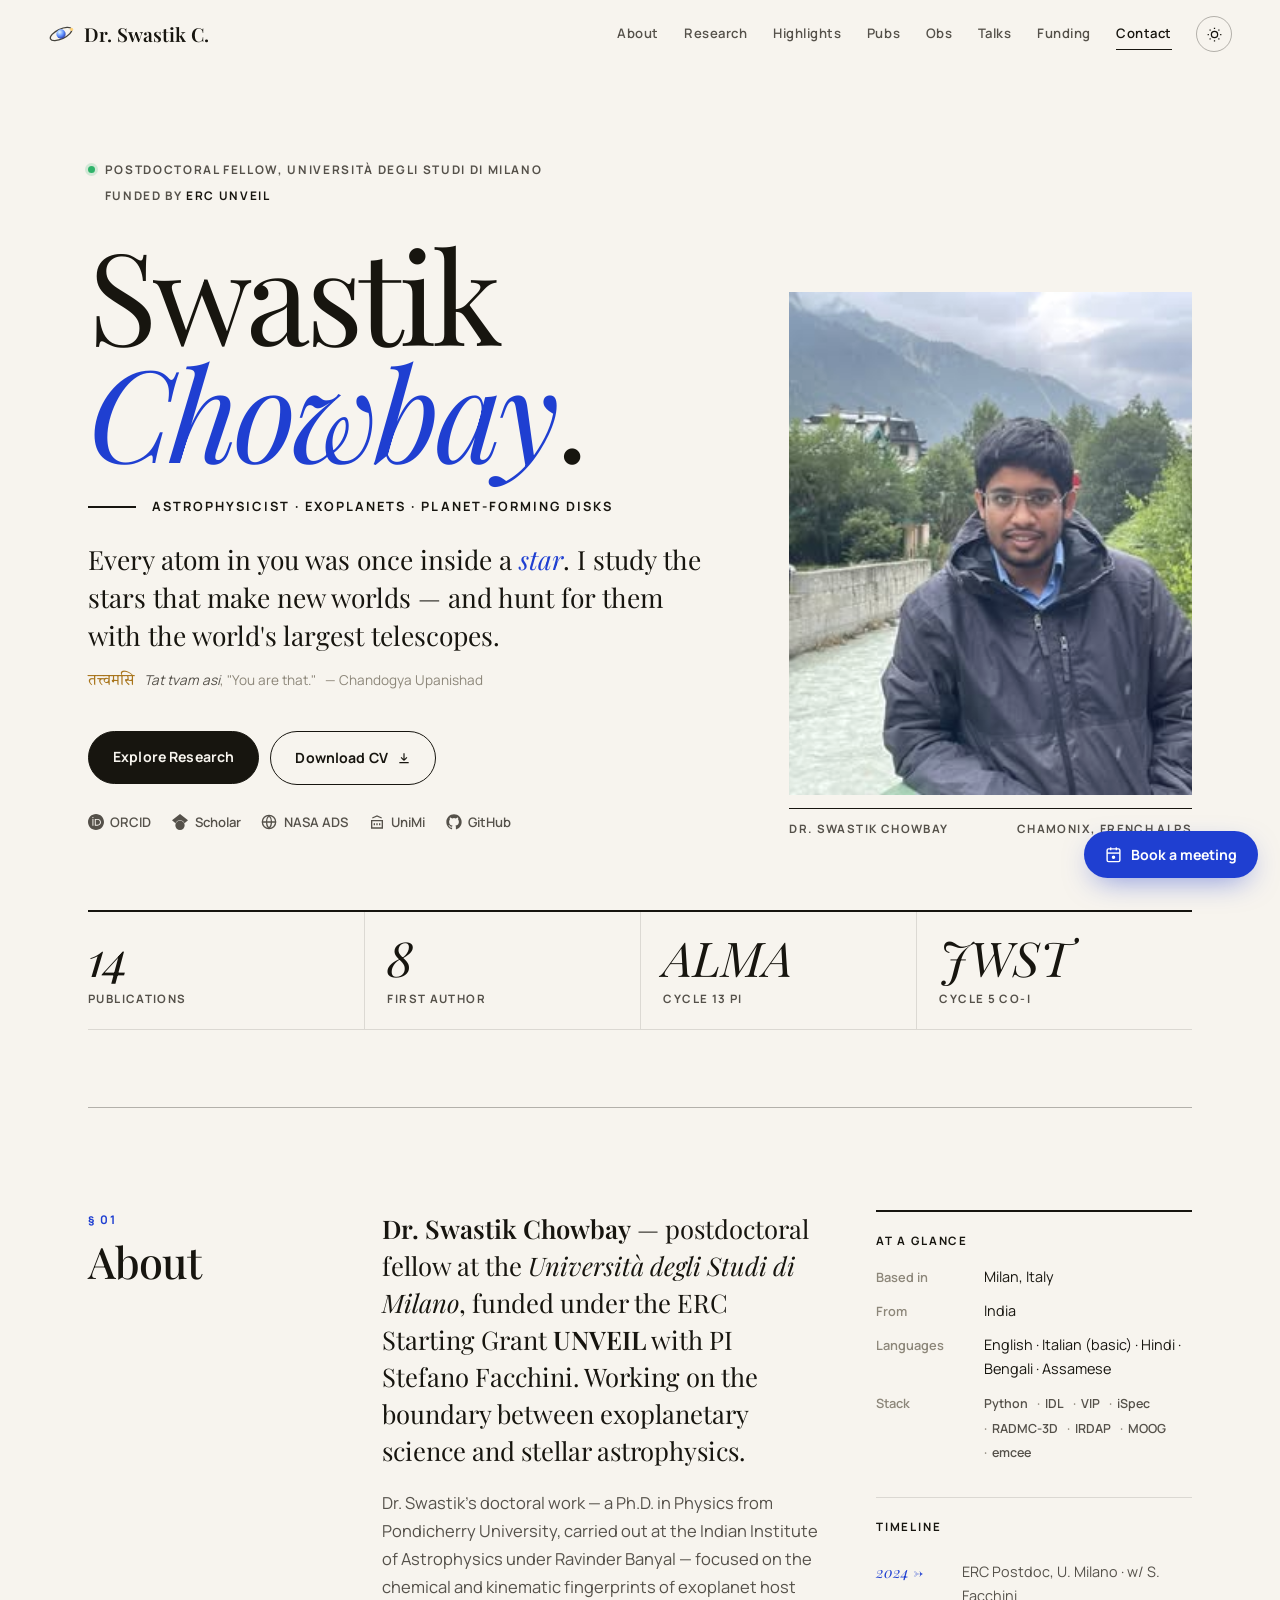
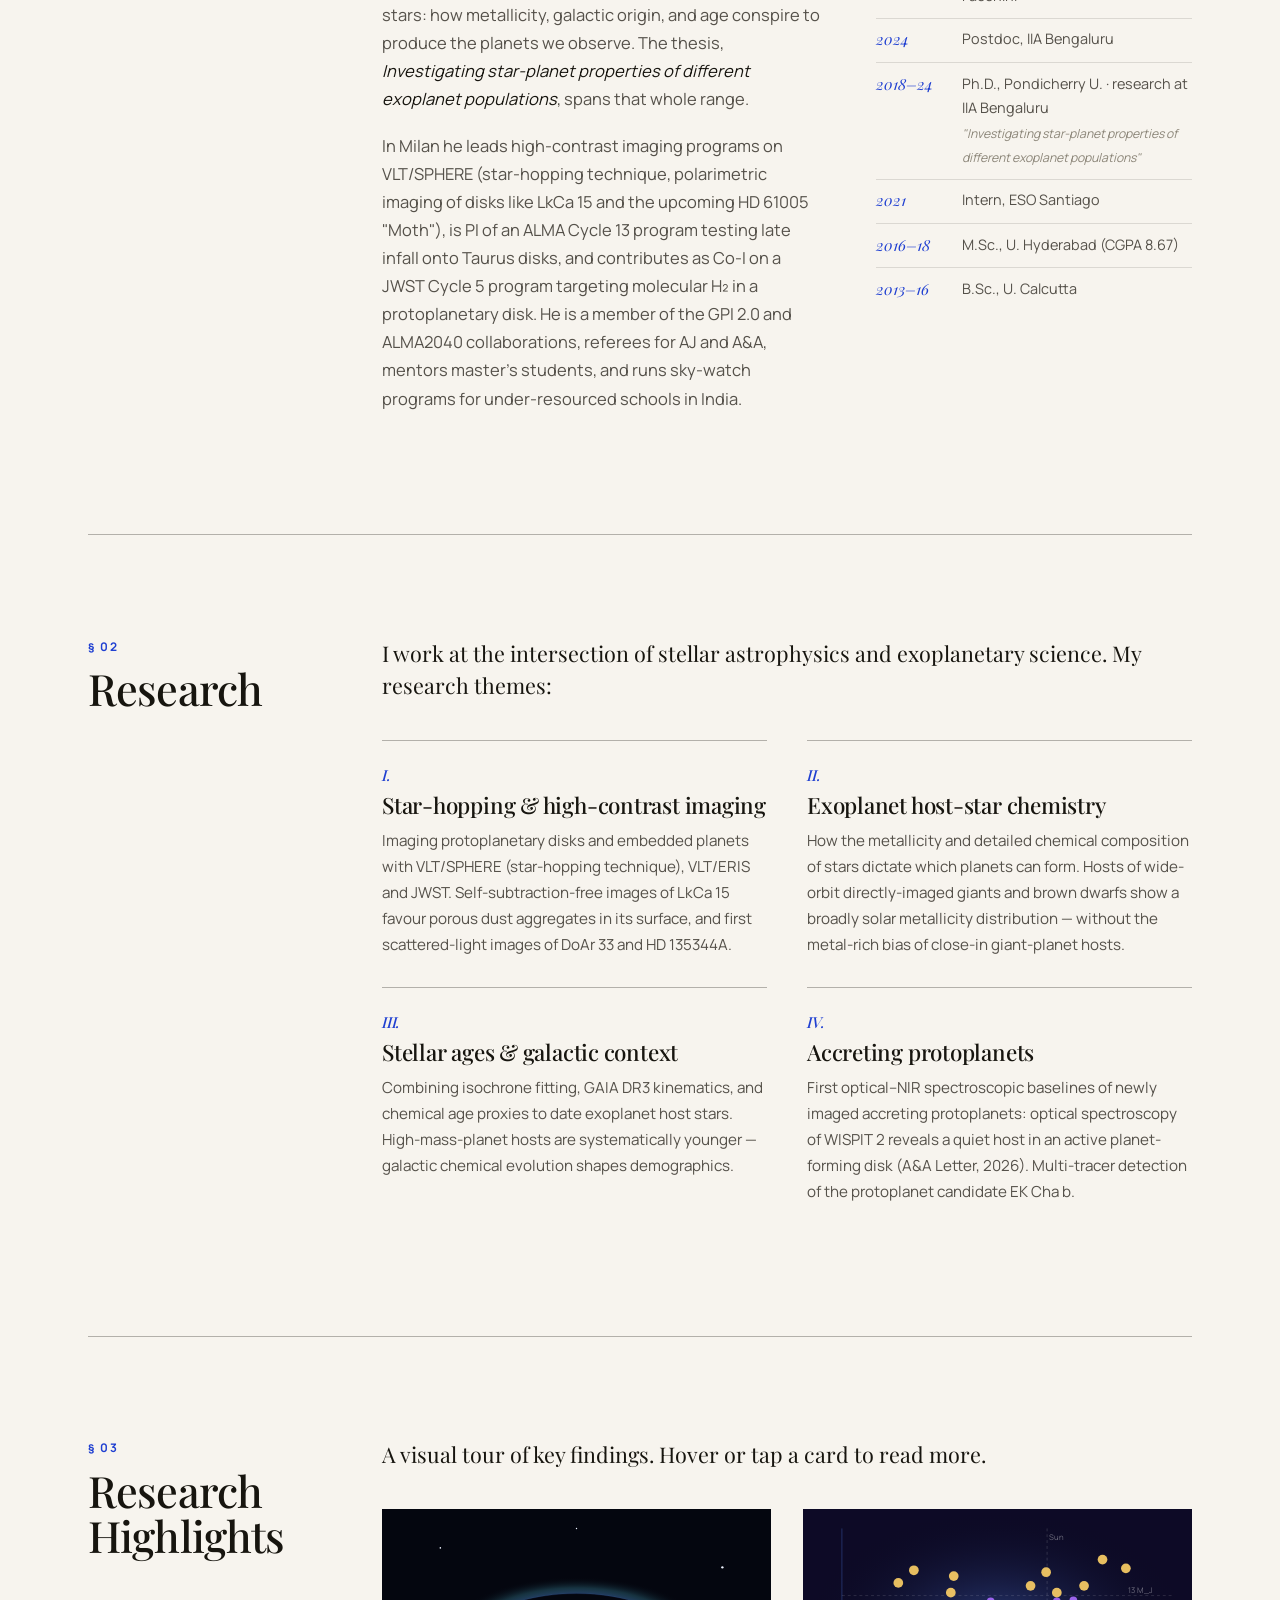
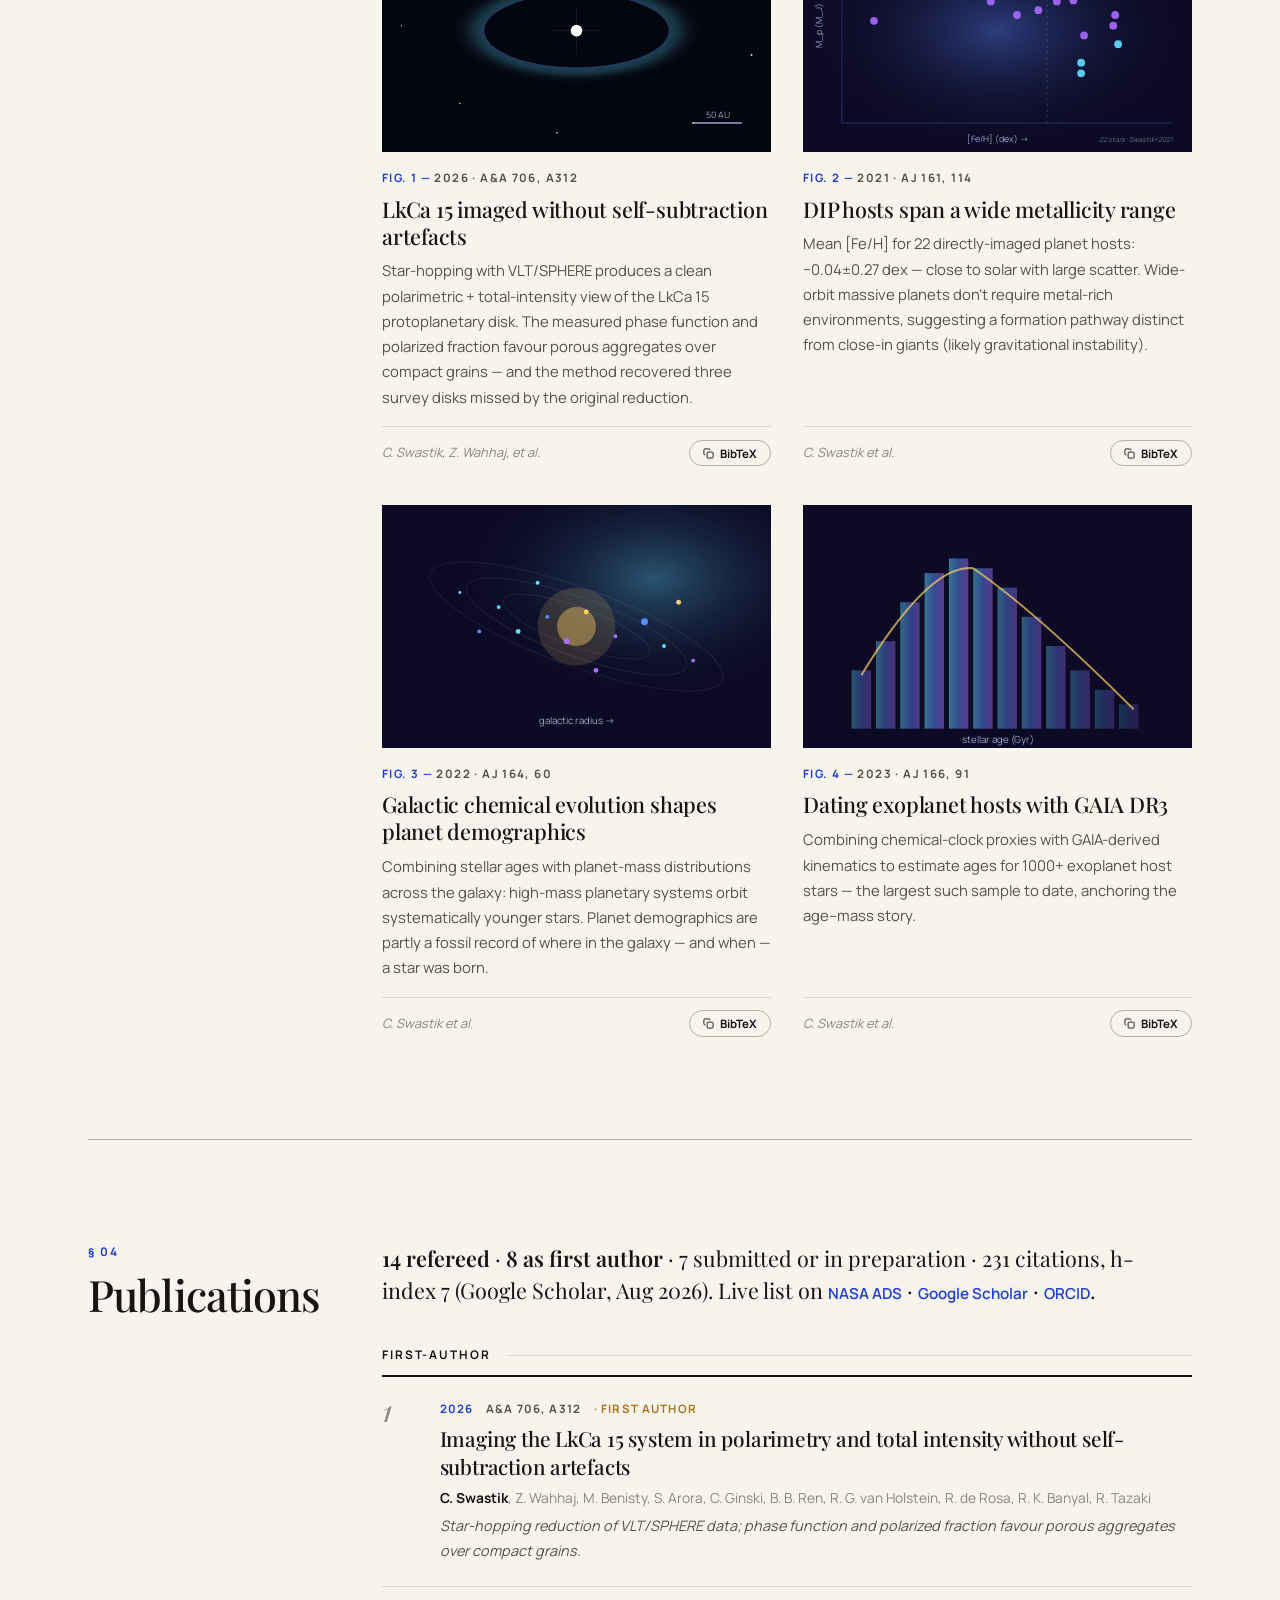
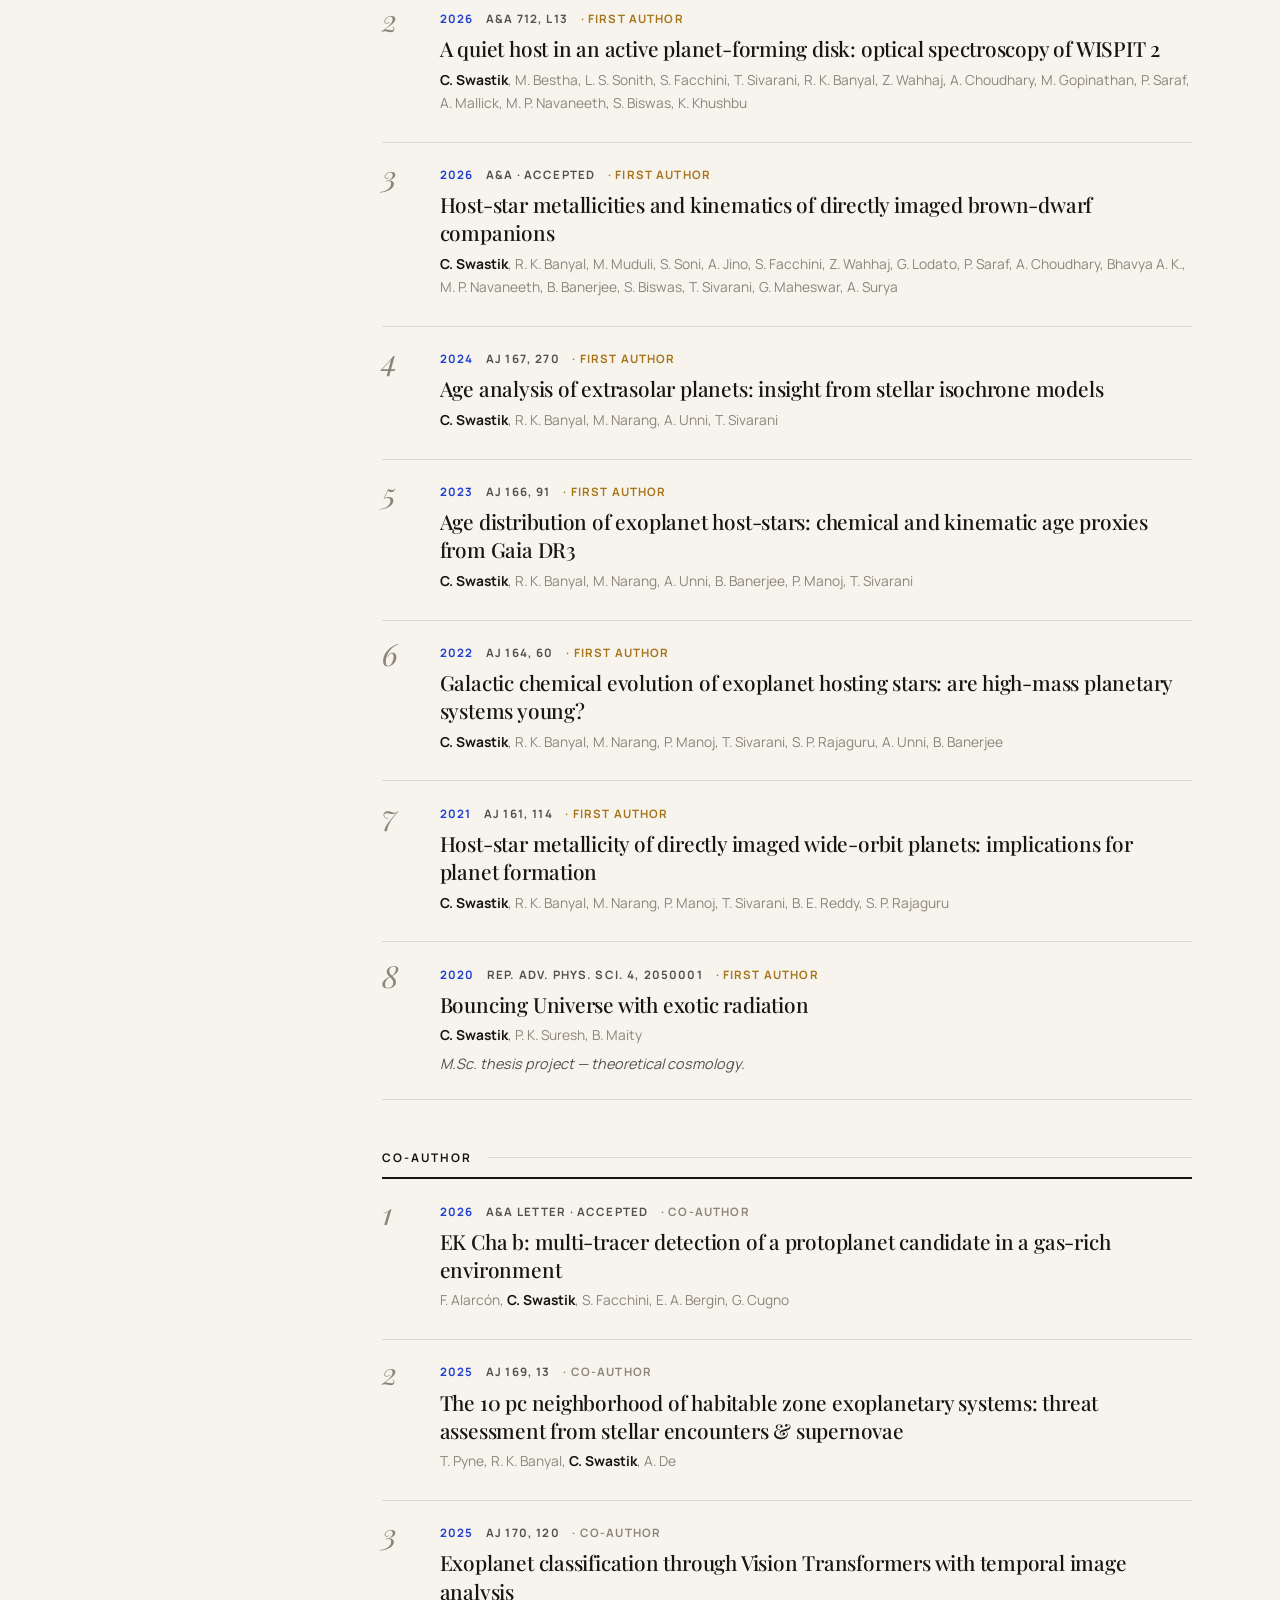
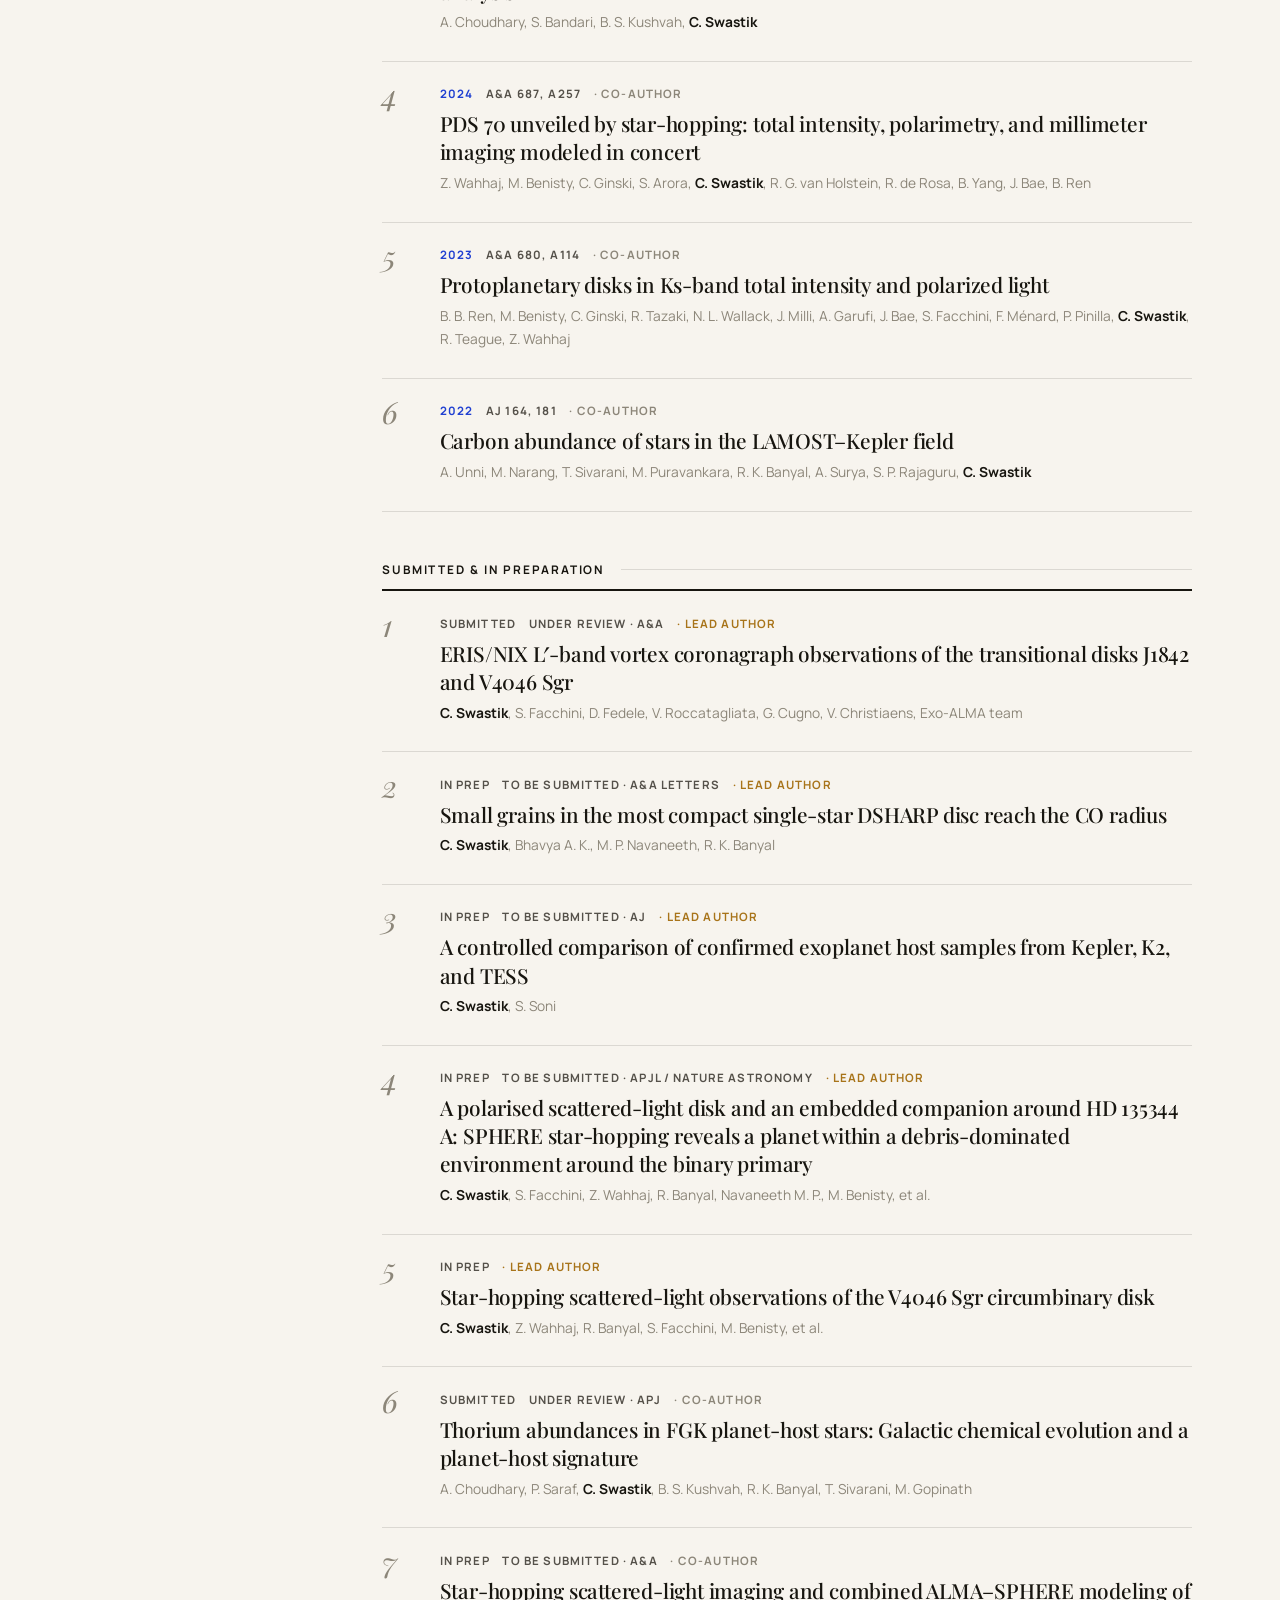
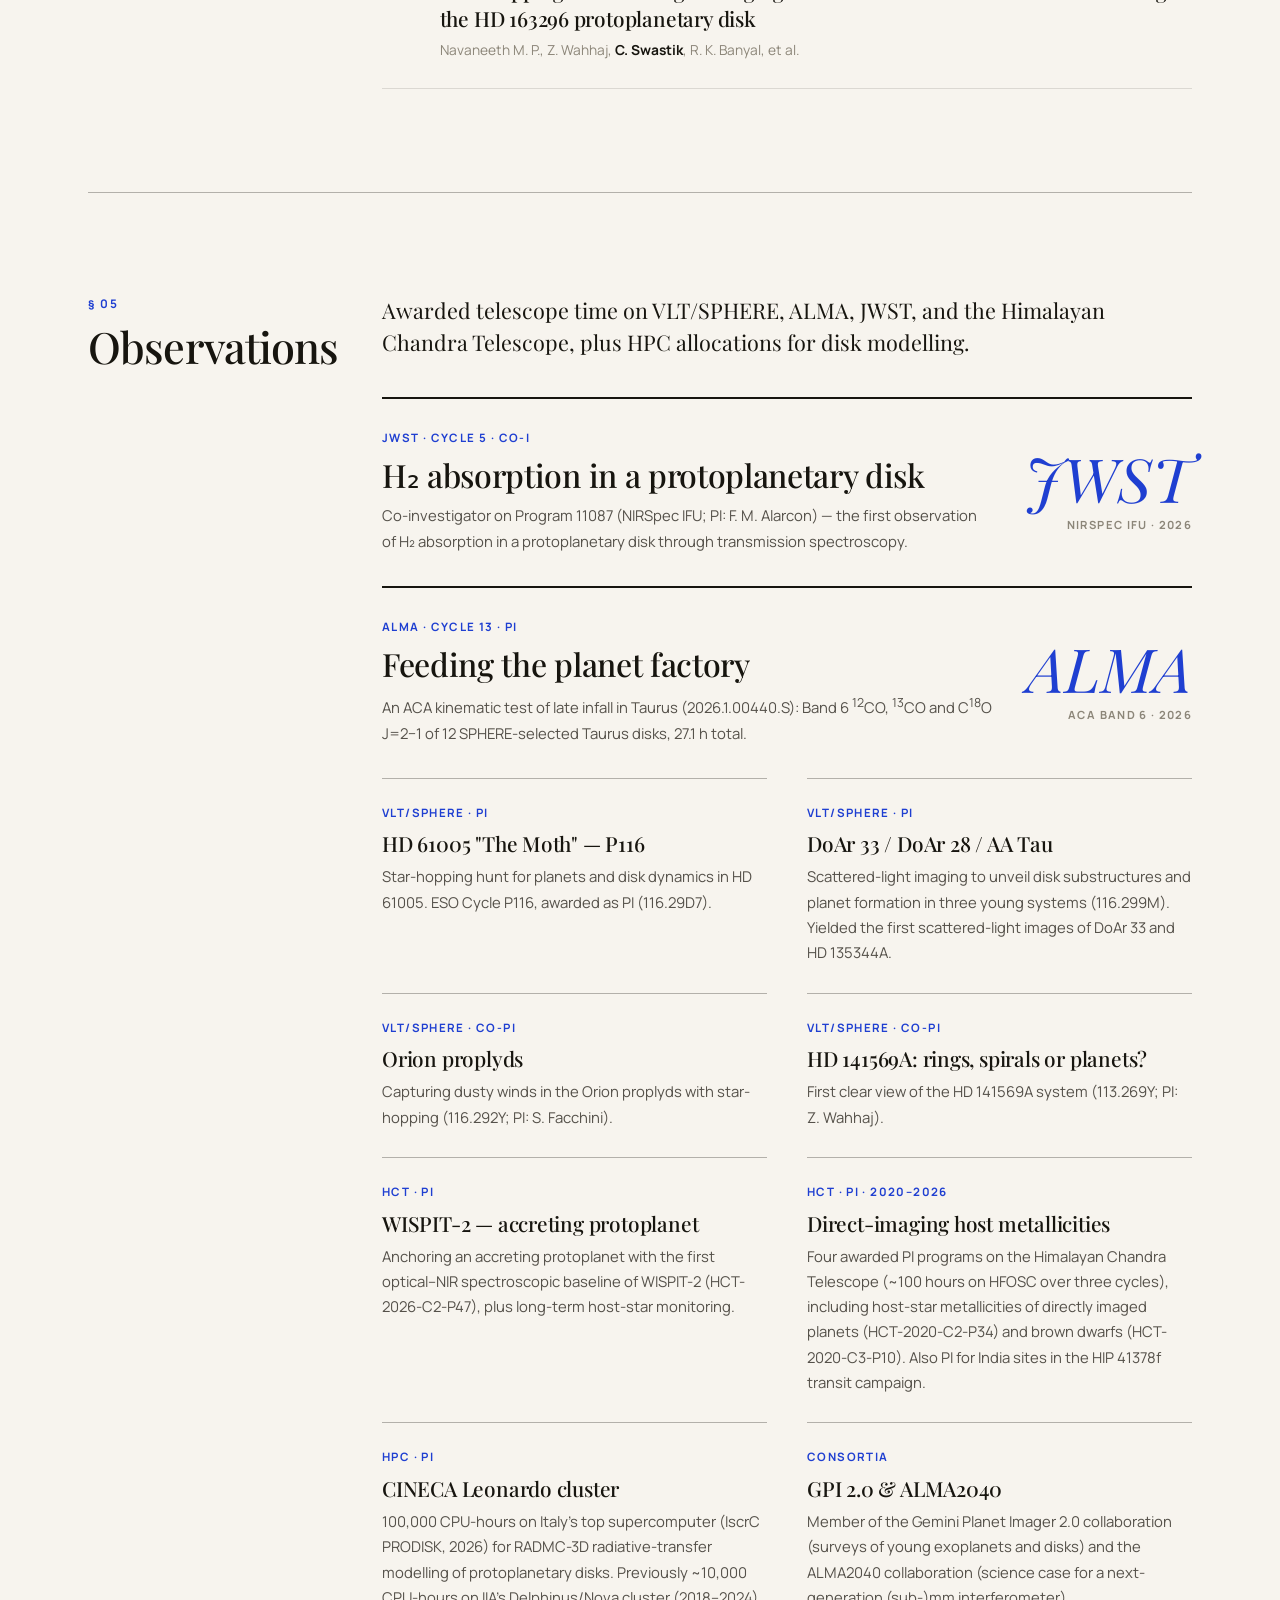
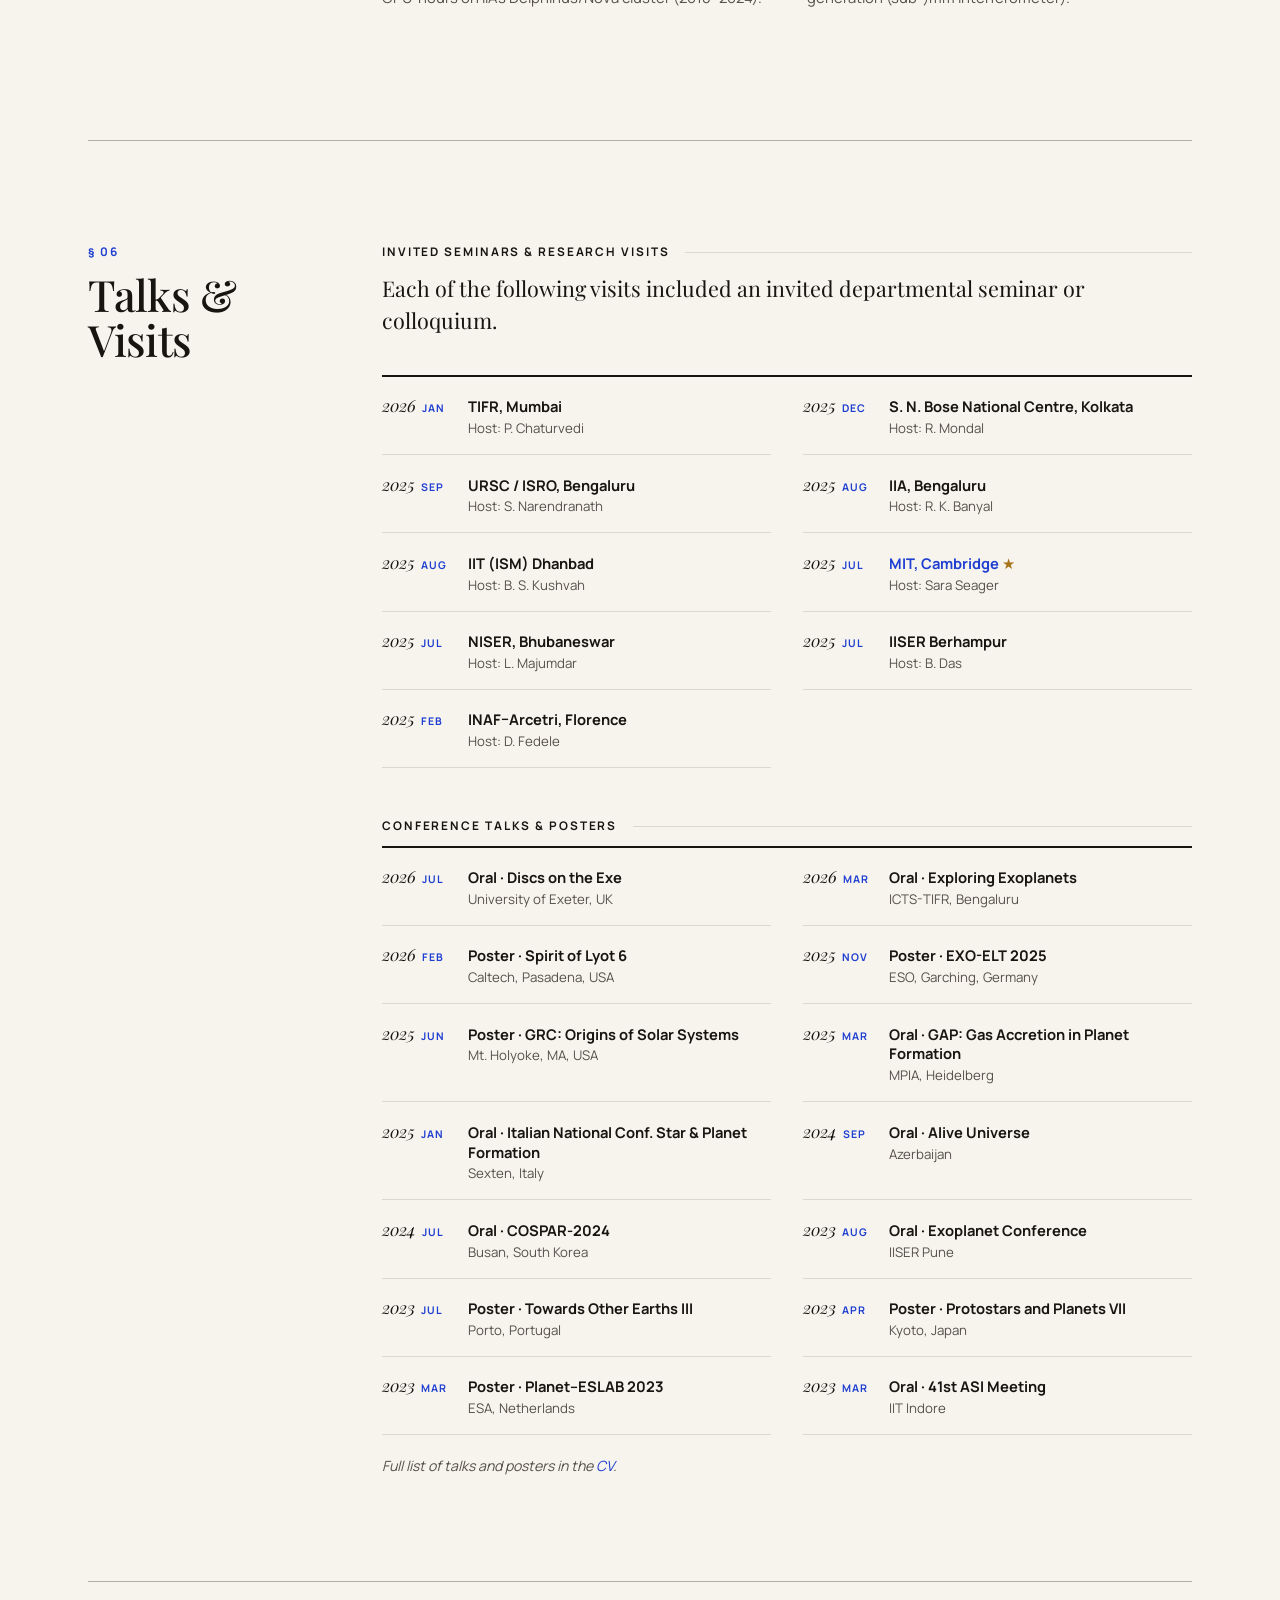
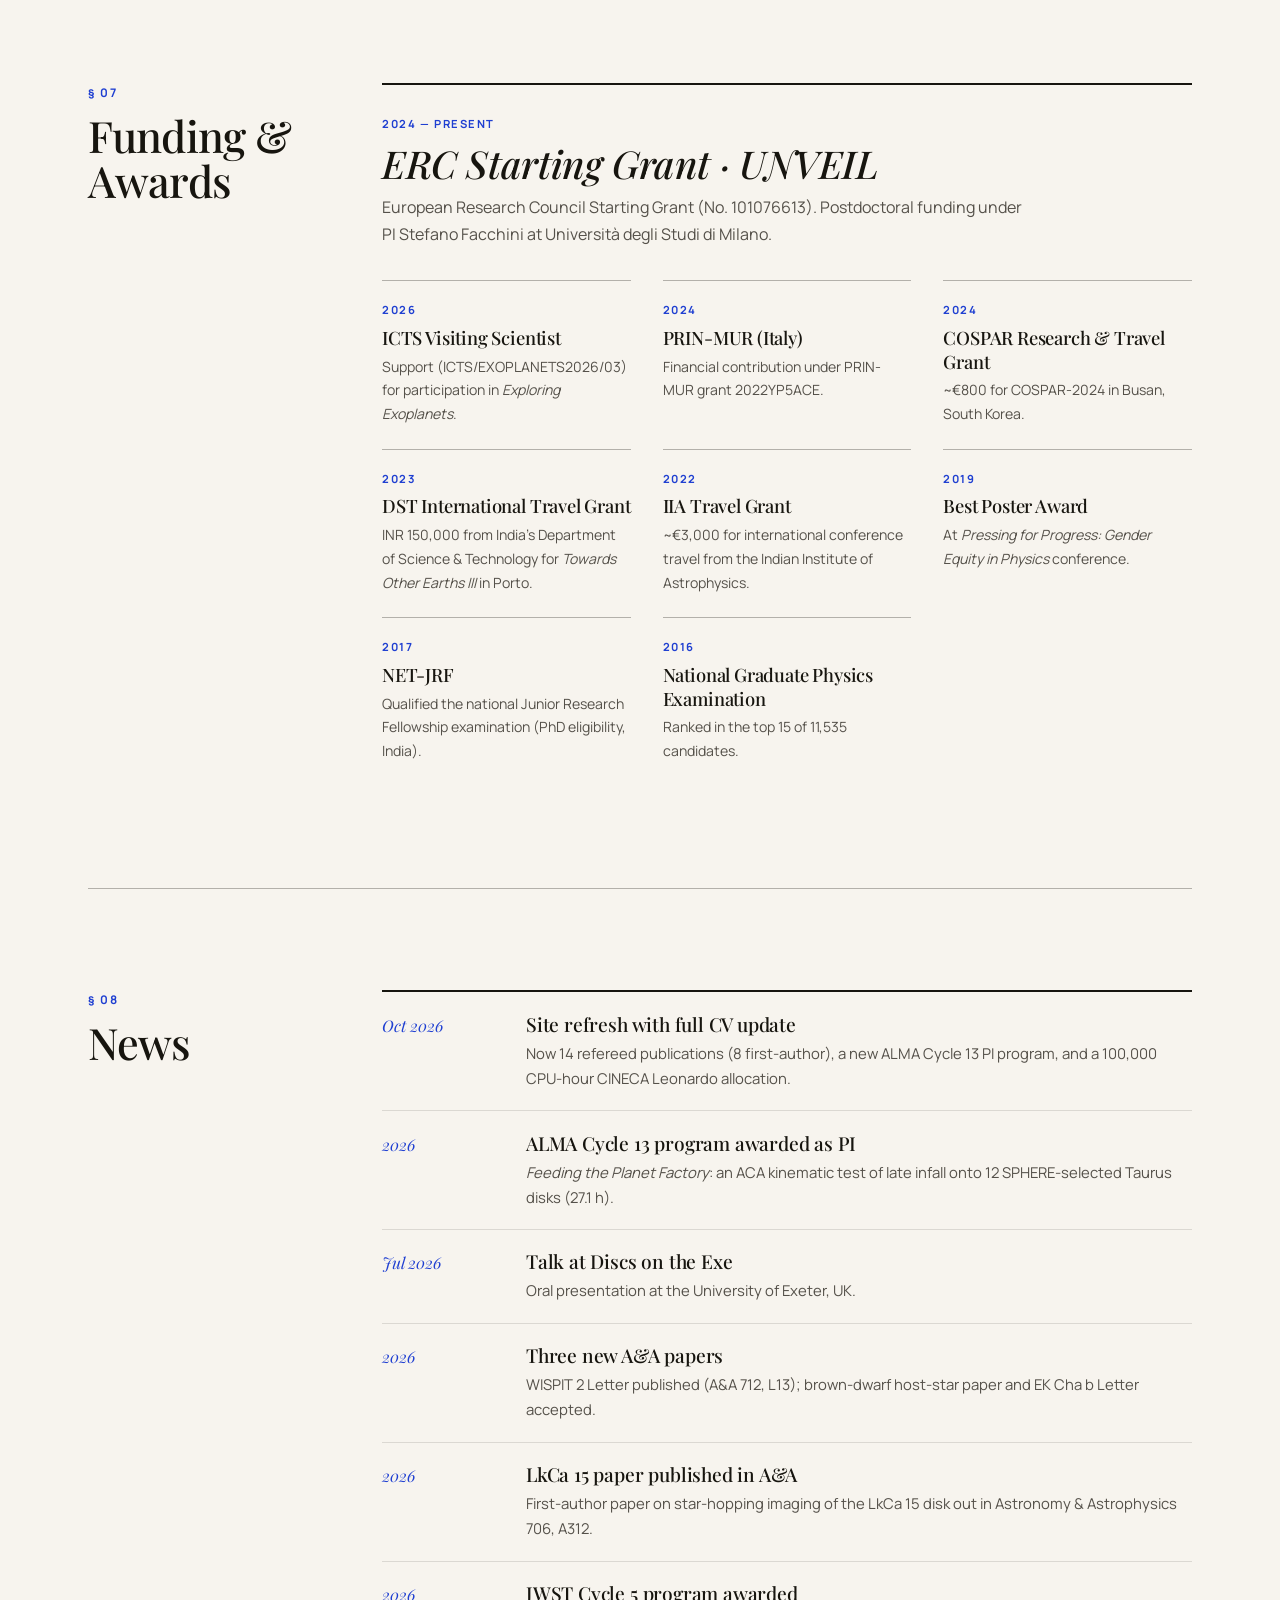
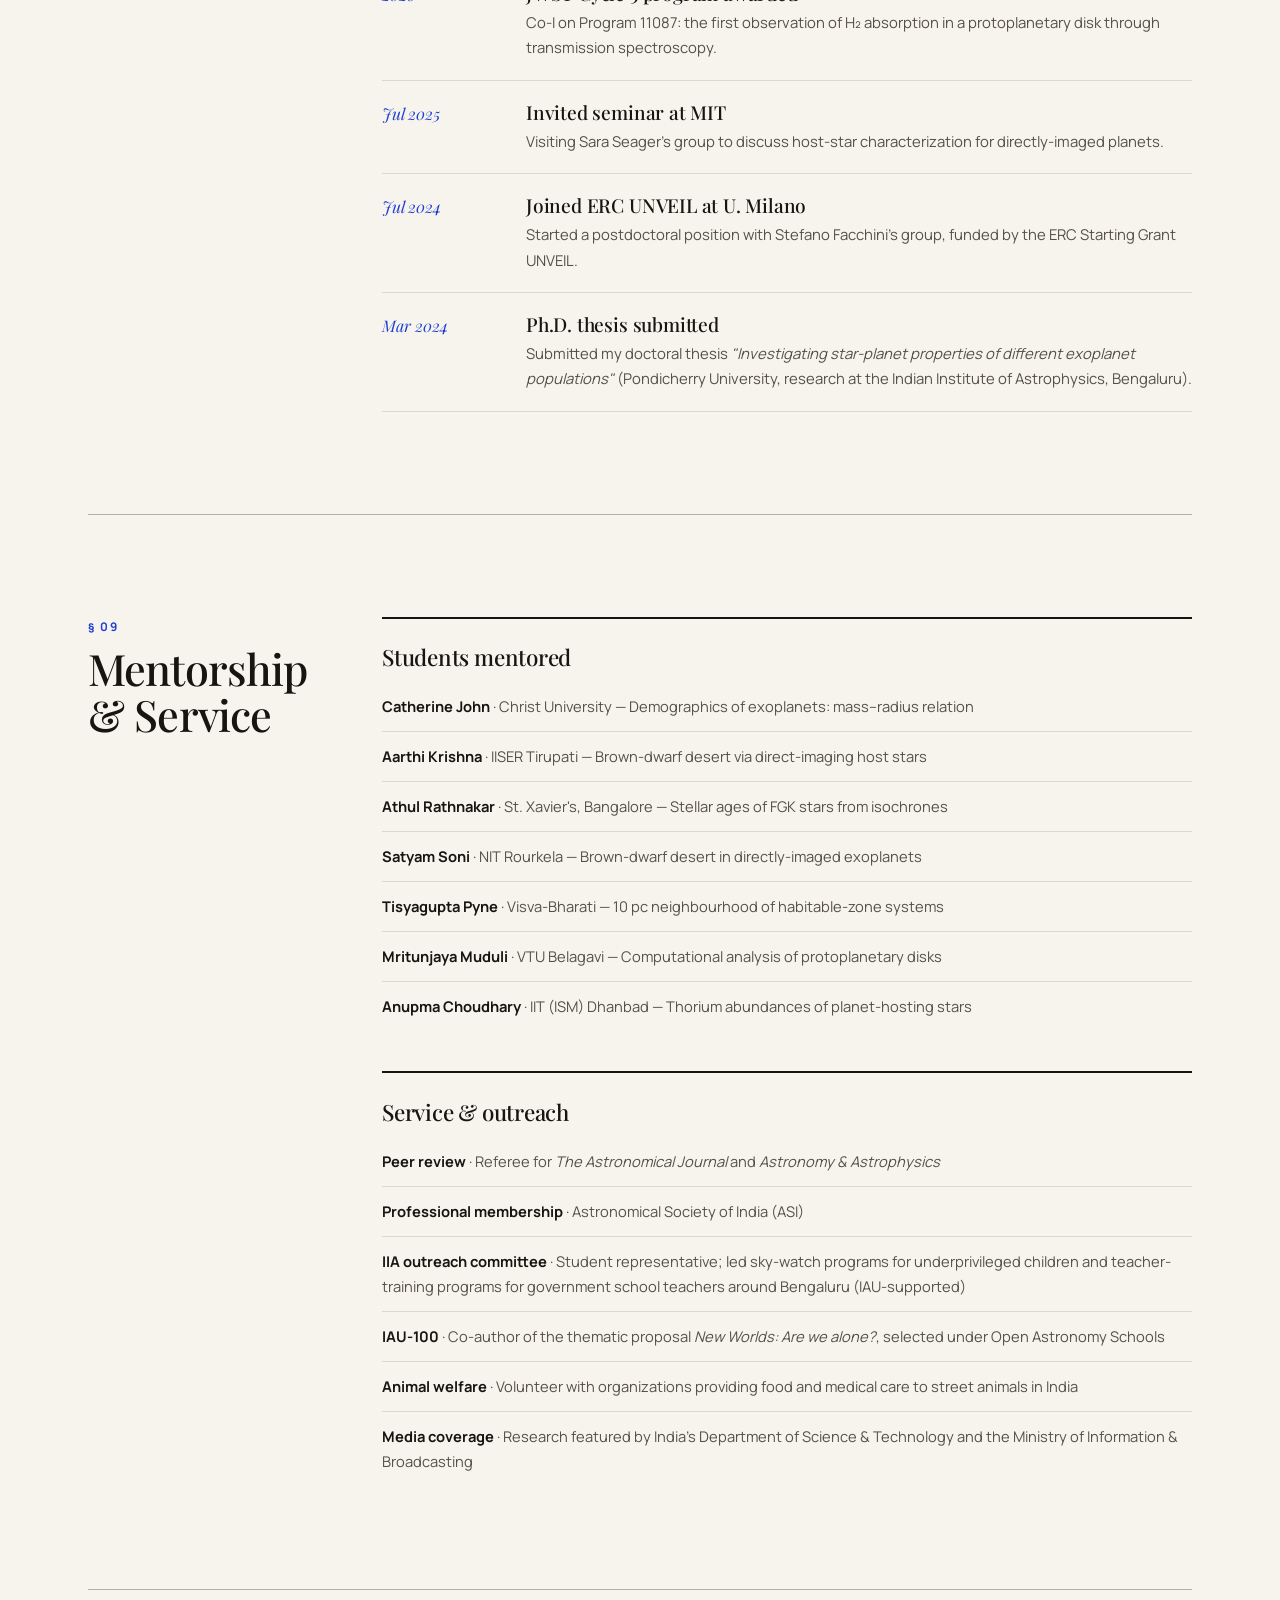
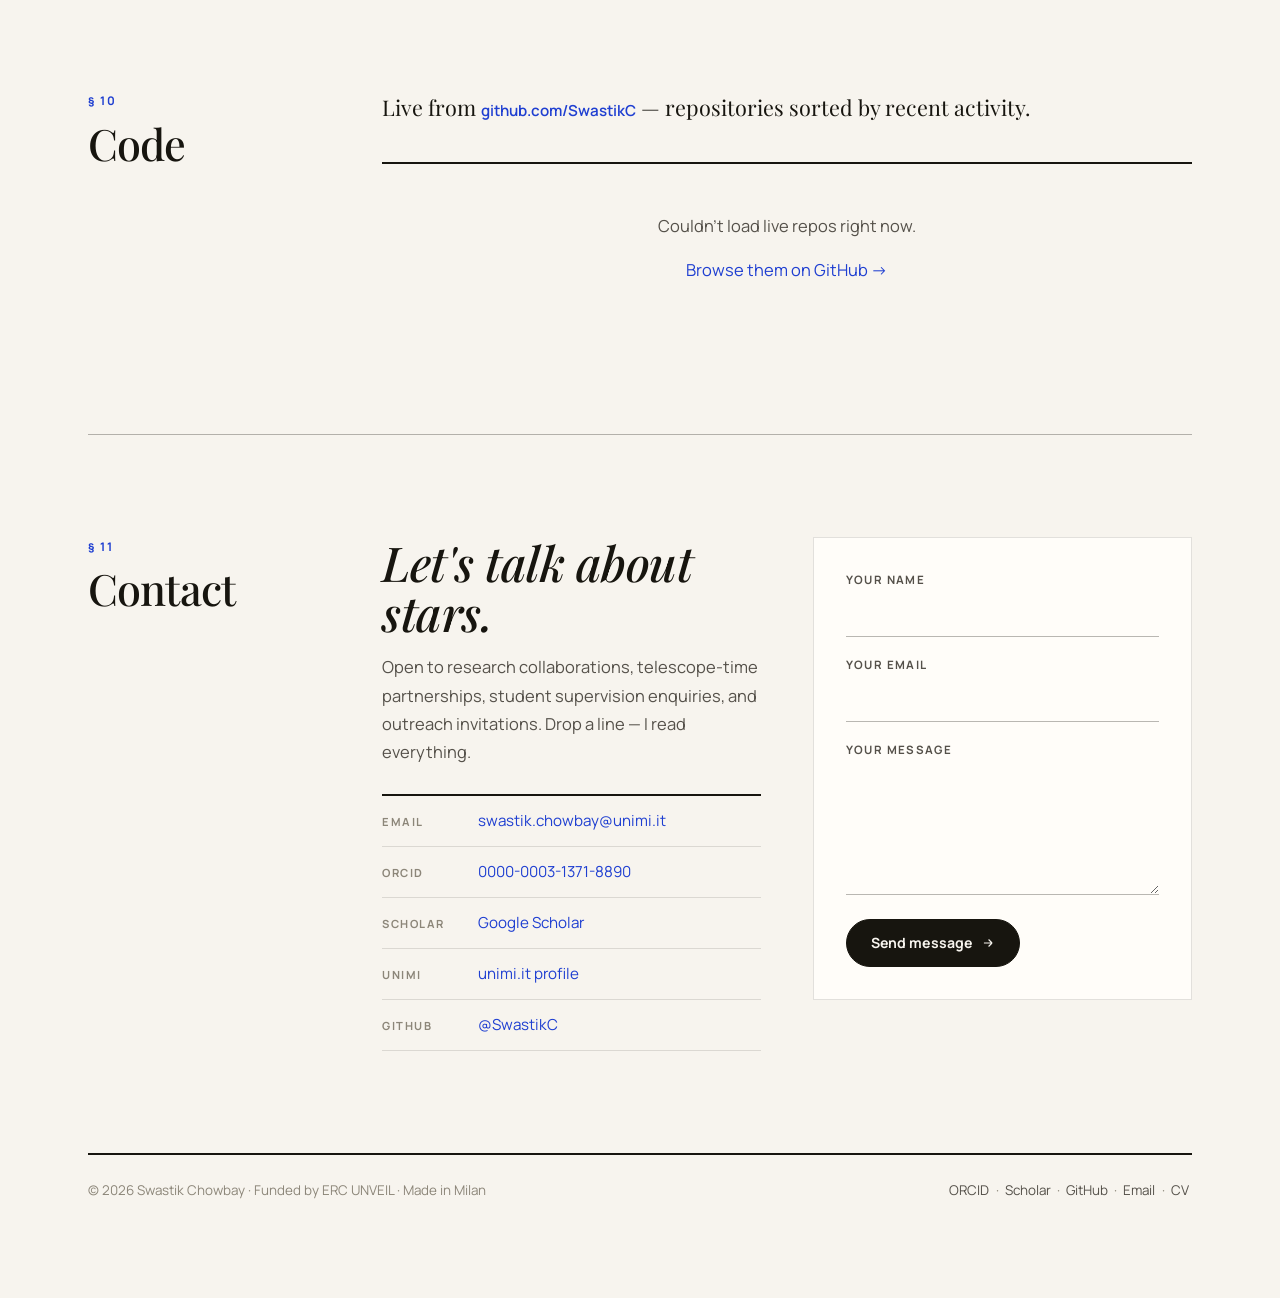
==== index.html @ 1c6a3f9c "Alternative design: clean editorial look Offered as an alternative to the deep-space design, for com" ====
<!DOCTYPE html>
<html lang="en">
<head>
  <meta charset="UTF-8" />
  <meta name="viewport" content="width=device-width, initial-scale=1.0" />

  <title>Dr. Swastik C. · Astrophysicist · ERC UNVEIL Fellow</title>
  <meta name="description" content="Dr. Swastik Chowbay is an ERC-funded postdoctoral fellow at Università degli Studi di Milano. He studies the stars that build planets, and hunts for new worlds with VLT/SPHERE and JWST — the world's largest telescopes." />
  <meta name="author" content="Swastik Chowbay" />
  <meta name="keywords" content="Swastik Chowbay, astrophysicist, exoplanets, host stars, stellar ages, galactic chemical evolution, protoplanetary disks, high-contrast imaging, VLT SPHERE, JWST, ALMA, ERC UNVEIL, Università degli Studi di Milano, Stefano Facchini, Indian Institute of Astrophysics" />
  <link rel="canonical" href="https://swastikc.github.io/" />

  <!-- SEO: Verification tags — replace YOUR_GOOGLE_TOKEN below when you set up Google Search Console.
       See SEO-ACTION-PLAN.md in the repo for step-by-step instructions. -->
  <!-- <meta name="google-site-verification" content="YOUR_GOOGLE_TOKEN" /> -->
  <!-- <meta name="msvalidate.01" content="YOUR_BING_TOKEN" /> -->

  <meta property="og:type" content="profile" />
  <meta property="og:title" content="Dr. Swastik C. · Astrophysicist" />
  <meta property="og:description" content="ERC-funded postdoc at Università degli Studi di Milano. Studies exoplanet host stars and images protoplanetary disks with VLT/SPHERE and JWST." />
  <meta property="og:url" content="https://swastikc.github.io/" />
  <meta property="og:image" content="https://swastikc.github.io/images/og-image.png" />
  <meta property="og:image:width" content="1200" />
  <meta property="og:image:height" content="630" />
  <meta property="og:image:alt" content="Swastik Chowbay · Astrophysicist · Exoplanets and planet-forming disks" />
  <meta property="profile:first_name" content="Swastik" />
  <meta property="profile:last_name" content="Chowbay" />

  <meta name="twitter:card" content="summary_large_image" />
  <meta name="twitter:title" content="Dr. Swastik C. · Astrophysicist" />
  <meta name="twitter:description" content="ERC-funded postdoctoral astrophysicist studying exoplanet host stars and protoplanetary disks." />
  <meta name="twitter:image" content="https://swastikc.github.io/images/og-image.png" />

  <link rel="icon" href="data:image/svg+xml,%3Csvg xmlns='http://www.w3.org/2000/svg' viewBox='0 0 32 32'%3E%3Crect width='32' height='32' rx='8' fill='%2302030a'/%3E%3Cellipse cx='16' cy='16' rx='12' ry='5' fill='none' stroke='%235fe1ff' stroke-width='1.6' transform='rotate(-25 16 16)'/%3E%3Ccircle cx='16' cy='16' r='5' fill='%235b8cff'/%3E%3Ccircle cx='26.5' cy='11' r='2' fill='%23ffd27a'/%3E%3C/svg%3E" />
  <meta name="theme-color" content="#f7f4ee" />
  <!-- Paper (light) is the default; apply before first paint to avoid a flash -->
  <script>try { if (localStorage.getItem('theme') !== 'dark') document.documentElement.classList.add('theme-light'); } catch (e) { document.documentElement.classList.add('theme-light'); }</script>

  <!-- JSON-LD: Person -->
  <script type="application/ld+json">
  {
    "@context": "https://schema.org",
    "@type": "Person",
    "name": "Swastik Chowbay",
    "alternateName": ["C. Swastik", "Swastik C."],
    "url": "https://swastikc.github.io/",
    "image": "https://swastikc.github.io/images/og-image.png",
    "jobTitle": "Postdoctoral Fellow",
    "description": "ERC-funded postdoctoral astrophysicist researching exoplanet host stars, stellar ages, galactic chemical evolution, and protoplanetary disk imaging.",
    "email": "swastik.chowbay@unimi.it",
    "worksFor": {
      "@type": "CollegeOrUniversity",
      "name": "Università degli Studi di Milano",
      "url": "https://www.unimi.it/"
    },
    "alumniOf": [
      {"@type": "CollegeOrUniversity", "name": "Pondicherry University"},
      {"@type": "CollegeOrUniversity", "name": "Indian Institute of Astrophysics, Bengaluru"},
      {"@type": "CollegeOrUniversity", "name": "University of Hyderabad"},
      {"@type": "CollegeOrUniversity", "name": "University of Calcutta"}
    ],
    "award": "ERC Starting Grant UNVEIL (101076613)",
    "knowsAbout": [
      "Exoplanets", "Exoplanet host stars", "Stellar astrophysics", "Stellar ages",
      "Galactic chemical evolution", "Protoplanetary disks", "High-contrast imaging",
      "VLT/SPHERE", "JWST", "ALMA", "Star-hopping imaging", "Polarimetric differential imaging", "Isochrone fitting"
    ],
    "identifier": {
      "@type": "PropertyValue",
      "propertyID": "ORCID",
      "value": "0000-0003-1371-8890"
    },
    "sameAs": [
      "https://orcid.org/0000-0003-1371-8890",
      "https://scholar.google.com/citations?user=uVngnhsAAAAJ&hl=en",
      "https://www.unimi.it/it/ugov/person/swastik-chowbay",
      "https://github.com/SwastikC"
    ]
  }
  </script>

  <!-- JSON-LD: Publications -->
  <script type="application/ld+json">
  {
    "@context": "https://schema.org",
    "@graph": [
      {"@type": "ScholarlyArticle", "headline": "Imaging the LkCa 15 system in polarimetry and total intensity without self-subtraction artefacts", "datePublished": "2026", "author": [{"@type": "Person", "name": "C. Swastik", "sameAs": "https://orcid.org/0000-0003-1371-8890"}], "isPartOf": {"@type": "Periodical", "name": "Astronomy and Astrophysics"}, "volumeNumber": "706", "pageStart": "A312"},
      {"@type": "ScholarlyArticle", "headline": "A quiet host in an active planet-forming disk: optical spectroscopy of WISPIT 2", "datePublished": "2026", "author": [{"@type": "Person", "name": "C. Swastik", "sameAs": "https://orcid.org/0000-0003-1371-8890"}], "isPartOf": {"@type": "Periodical", "name": "Astronomy and Astrophysics"}, "volumeNumber": "712", "pageStart": "L13"},
      {"@type": "ScholarlyArticle", "headline": "Host-star metallicities and kinematics of directly imaged brown-dwarf companions", "datePublished": "2026", "author": [{"@type": "Person", "name": "C. Swastik", "sameAs": "https://orcid.org/0000-0003-1371-8890"}], "isPartOf": {"@type": "Periodical", "name": "Astronomy and Astrophysics"}},
      {"@type": "ScholarlyArticle", "headline": "Age analysis of extrasolar planets: insight from stellar isochrone models", "datePublished": "2024", "author": [{"@type": "Person", "name": "C. Swastik", "sameAs": "https://orcid.org/0000-0003-1371-8890"}], "isPartOf": {"@type": "Periodical", "name": "The Astronomical Journal"}, "volumeNumber": "167", "pageStart": "270"},
      {"@type": "ScholarlyArticle", "headline": "Age distribution of exoplanet host-stars: chemical and kinematic age proxies from Gaia DR3", "datePublished": "2023", "author": [{"@type": "Person", "name": "C. Swastik", "sameAs": "https://orcid.org/0000-0003-1371-8890"}], "isPartOf": {"@type": "Periodical", "name": "The Astronomical Journal"}, "volumeNumber": "166", "pageStart": "91"},
      {"@type": "ScholarlyArticle", "headline": "Galactic chemical evolution of exoplanet host-stars: are high-mass planetary systems young?", "datePublished": "2022", "author": [{"@type": "Person", "name": "C. Swastik", "sameAs": "https://orcid.org/0000-0003-1371-8890"}], "isPartOf": {"@type": "Periodical", "name": "The Astronomical Journal"}, "volumeNumber": "164", "pageStart": "60"},
      {"@type": "ScholarlyArticle", "headline": "Host-star metallicity of directly imaged wide-orbit planets: implications for planet formation", "datePublished": "2021", "author": [{"@type": "Person", "name": "C. Swastik", "sameAs": "https://orcid.org/0000-0003-1371-8890"}], "isPartOf": {"@type": "Periodical", "name": "The Astronomical Journal"}, "volumeNumber": "161", "pageStart": "114"}
    ]
  }
  </script>

  <link rel="preconnect" href="https://fonts.googleapis.com" />
  <link rel="preconnect" href="https://fonts.gstatic.com" crossorigin />
  <link href="https://fonts.googleapis.com/css2?family=Playfair+Display:ital,wght@0,400;0,500;0,600;1,400;1,500&family=Manrope:wght@400;500;600;700&family=Noto+Serif+Devanagari:wght@400;500&display=swap" rel="stylesheet" />

  <link rel="stylesheet" href="css/style.css" />
</head>
<body>

  <!-- Reading progress bar -->
  <div class="progress-track" aria-hidden="true">
    <div class="progress-bar" id="progress-bar"></div>
  </div>

  <!-- Background star field canvas (subtle ambient) -->

  <!-- Navigation -->
  <header class="nav" id="nav">
    <a href="#hero" class="nav__logo" aria-label="Dr. Swastik Chowbay — home">
      <span class="nav__logo-mark" aria-hidden="true">
        <svg viewBox="0 0 28 28" fill="none">
          <ellipse cx="14" cy="14" rx="12.5" ry="5.2" stroke="currentColor" stroke-width="1.4" transform="rotate(-25 14 14)" opacity="0.8"/>
          <circle cx="14" cy="14" r="5" fill="url(#logo-grad)"/>
          <g class="orbit-dot"><circle cx="25.3" cy="9" r="1.8" fill="#ffd27a"/></g>
          <defs><radialGradient id="logo-grad" cx="35%" cy="30%" r="80%"><stop offset="0%" stop-color="#e0f8ff"/><stop offset="55%" stop-color="#5b8cff"/><stop offset="100%" stop-color="#2a2f8f"/></radialGradient></defs>
        </svg>
      </span>
      <span class="nav__logo-text">Dr. Swastik C.</span>
    </a>
    <nav class="nav__links" aria-label="Primary">
      <a href="#about" data-link>About</a>
      <a href="#research" data-link>Research</a>
      <a href="#highlights" data-link>Highlights</a>
      <a href="#publications" data-link>Pubs</a>
      <a href="#observations" data-link>Obs</a>
      <a href="#talks" data-link>Talks</a>
      <a href="#funding" data-link>Funding</a>
      <a href="#contact" data-link>Contact</a>
    </nav>
    <button class="theme-toggle" id="theme-toggle" aria-label="Toggle light/dark theme" aria-pressed="false" title="Toggle theme">
      <svg class="icon-moon" viewBox="0 0 24 24" fill="none" stroke="currentColor" stroke-width="2" aria-hidden="true">
        <path d="M21 12.79A9 9 0 1 1 11.21 3 7 7 0 0 0 21 12.79z"/>
      </svg>
      <svg class="icon-sun" viewBox="0 0 24 24" fill="none" stroke="currentColor" stroke-width="2" aria-hidden="true">
        <circle cx="12" cy="12" r="5"/>
        <path d="M12 1v2M12 21v2M4.22 4.22l1.42 1.42M18.36 18.36l1.42 1.42M1 12h2M21 12h2M4.22 19.78l1.42-1.42M18.36 5.64l1.42-1.42"/>
      </svg>
    </button>
    <button class="nav__toggle" aria-label="Toggle menu" aria-expanded="false">
      <span></span><span></span><span></span>
    </button>
  </header>

  <main>

    <!-- ====================================================== -->
    <!-- HERO — animated cosmic scene + overlaid intro          -->
    <!-- ====================================================== -->
    <section class="hero" id="hero" aria-labelledby="hero-title">
      <div class="hero__inner">
        <div class="hero__text">
          <p class="hero__eyebrow">
            <span class="hero__eyebrow-line"><span class="pulse" aria-hidden="true"></span>Postdoctoral Fellow, Università degli Studi di Milano</span>
            <span class="hero__eyebrow-line">Funded by <strong>ERC UNVEIL</strong></span>
          </p>

          <h1 class="hero__title" id="hero-title">Swastik <em>Chowbay</em></h1>

          <p class="hero__kicker">Astrophysicist · Exoplanets · Planet&#8209;forming&nbsp;disks</p>

          <p class="hero__tagline">
            Every atom in you was once inside a <em>star</em>.
            I study the stars that make new worlds — and hunt for them with the world's largest telescopes.
          </p>

          <p class="hero__attribution">
            <span class="hero__sanskrit" lang="sa">तत्त्वमसि</span>
            <span><em>Tat tvam asi</em>, "You are that."</span>
            <span class="hero__attribution-source">Chandogya Upanishad</span>
          </p>

          <div class="hero__cta">
          <a href="#research" class="btn btn--primary">Explore Research</a>
          <a href="cv.pdf" class="btn btn--ghost" download>
            <span>Download CV</span>
            <svg viewBox="0 0 24 24" width="14" height="14" fill="none" stroke="currentColor" stroke-width="2" aria-hidden="true"><path d="M12 4v12m0 0l-5-5m5 5l5-5M4 20h16"/></svg>
          </a>
        </div>

          <ul class="hero__profiles" aria-label="Academic profiles">
          <li><a href="https://orcid.org/0000-0003-1371-8890" target="_blank" rel="noopener me" title="ORCID iD"><svg viewBox="0 0 24 24" width="16" height="16" fill="currentColor" aria-hidden="true"><path d="M12 0C5.372 0 0 5.372 0 12s5.372 12 12 12 12-5.372 12-12S18.628 0 12 0zM7.369 4.378c.525 0 .947.431.947.947 0 .525-.422.947-.947.947a.95.95 0 0 1-.947-.947c0-.525.422-.947.947-.947zm-.722 3.038h1.444v10.041H6.647V7.416zm3.562 0h3.9c3.712 0 5.344 2.653 5.344 5.025 0 2.578-2.016 5.025-5.325 5.025h-3.919V7.416zm1.444 1.303v7.444h2.297c3.272 0 4.022-2.484 4.022-3.722 0-2.016-1.284-3.722-4.097-3.722h-2.222z"/></svg><span>ORCID</span></a></li>
          <li><a href="https://scholar.google.com/citations?user=uVngnhsAAAAJ&amp;hl=en" target="_blank" rel="noopener me" title="Google Scholar"><svg viewBox="0 0 24 24" width="16" height="16" fill="currentColor" aria-hidden="true"><path d="M5.242 13.769L0 9.5 12 0l12 9.5-5.242 4.269C17.548 11.249 14.978 9.5 12 9.5c-2.977 0-5.548 1.748-6.758 4.269zM12 10a7 7 0 1 0 0 14 7 7 0 0 0 0-14z"/></svg><span>Scholar</span></a></li>
          <li><a href="https://ui.adsabs.harvard.edu/search/q=author%3A%22Swastik%2C+C%22&amp;sort=date+desc" target="_blank" rel="noopener" title="NASA ADS"><svg viewBox="0 0 24 24" width="16" height="16" fill="none" stroke="currentColor" stroke-width="2" aria-hidden="true"><circle cx="12" cy="12" r="10"/><path d="M2 12h20M12 2a15 15 0 0 1 0 20M12 2a15 15 0 0 0 0 20"/></svg><span>NASA ADS</span></a></li>
          <li><a href="https://www.unimi.it/it/ugov/person/swastik-chowbay" target="_blank" rel="noopener me" title="Università degli Studi di Milano"><svg viewBox="0 0 24 24" width="16" height="16" fill="none" stroke="currentColor" stroke-width="2" aria-hidden="true"><path d="M3 21h18M3 10h18M5 6l7-3 7 3M4 10v11M20 10v11M8 14v3M12 14v3M16 14v3"/></svg><span>UniMi</span></a></li>
          <li><a href="https://github.com/SwastikC" target="_blank" rel="noopener me" title="GitHub"><svg viewBox="0 0 24 24" width="16" height="16" fill="currentColor" aria-hidden="true"><path d="M12 .5C5.65.5.5 5.65.5 12c0 5.08 3.29 9.39 7.86 10.91.58.11.79-.25.79-.56v-2c-3.2.7-3.87-1.36-3.87-1.36-.52-1.32-1.27-1.67-1.27-1.67-1.04-.71.08-.7.08-.7 1.15.08 1.76 1.18 1.76 1.18 1.02 1.76 2.69 1.25 3.34.96.1-.74.4-1.25.72-1.54-2.55-.29-5.24-1.28-5.24-5.69 0-1.26.45-2.29 1.18-3.1-.12-.29-.51-1.46.11-3.04 0 0 .96-.31 3.16 1.18a10.92 10.92 0 0 1 5.74 0c2.2-1.49 3.16-1.18 3.16-1.18.62 1.58.23 2.75.11 3.04.74.81 1.18 1.84 1.18 3.1 0 4.42-2.69 5.39-5.25 5.68.41.36.78 1.06.78 2.13v3.16c0 .31.21.68.8.56C20.21 21.39 23.5 17.08 23.5 12 23.5 5.65 18.35.5 12 .5z"/></svg><span>GitHub</span></a></li>
        </ul>
        </div>

        <figure class="hero__portrait">
          <div class="hero__portrait-frame">
            <img src="images/swastik.jpg" alt="Swastik Chowbay in Chamonix, French Alps" width="320" height="320" />
          </div>
          <figcaption><span>Dr. Swastik Chowbay</span><span>Chamonix, French Alps</span></figcaption>
        </figure>

        <div class="hero__meta">
          <div><span class="hero__meta-num">14</span><span class="hero__meta-lbl">Publications</span></div>
          <div><span class="hero__meta-num">8</span><span class="hero__meta-lbl">First author</span></div>
          <div><span class="hero__meta-num">ALMA</span><span class="hero__meta-lbl">Cycle 13 PI</span></div>
          <div><span class="hero__meta-num">JWST</span><span class="hero__meta-lbl">Cycle 5 Co-I</span></div>
        </div>
      </div>
    </section>

    <!-- ====================================================== -->
    <!-- ABOUT                                                  -->
    <!-- ====================================================== -->
    <section class="section" id="about" aria-labelledby="about-title">
      <div class="section__head">
        <span class="section__num">01</span>
        <h2 class="section__title" id="about-title">About</h2>
      </div>
      <div class="about">
        <div class="about__bio">
          <figure class="about__portrait">
            <img src="images/swastik.jpg" alt="Swastik Chowbay" width="160" height="160" loading="lazy" />
            <figcaption>Chamonix, French Alps</figcaption>
          </figure>
          <p class="lede">
            <strong>Dr. Swastik Chowbay</strong> — postdoctoral fellow at the
            <em>Università degli Studi di Milano</em>, funded under the ERC
            Starting Grant <strong>UNVEIL</strong> with PI Stefano Facchini.
            Working on the boundary between exoplanetary science and stellar
            astrophysics.
          </p>
          <p>
            Dr. Swastik's doctoral work — a Ph.D. in Physics from Pondicherry
            University, carried out at the Indian Institute of Astrophysics
            under Ravinder Banyal — focused on the chemical and kinematic
            fingerprints of exoplanet host stars: how metallicity, galactic
            origin, and age conspire to produce the planets we observe. The
            thesis, <em>Investigating star-planet properties of different
            exoplanet populations</em>, spans that whole range.
          </p>
          <p>
            In Milan he leads high-contrast imaging programs on VLT/SPHERE
            (star-hopping technique, polarimetric imaging of disks like
            LkCa 15 and the upcoming HD 61005 "Moth"), is PI of an ALMA
            Cycle 13 program testing late infall onto Taurus disks, and
            contributes as Co-I on a JWST Cycle 5 program targeting molecular
            H₂ in a protoplanetary disk. He is a member of the GPI 2.0 and
            ALMA2040 collaborations, referees for AJ and A&amp;A, mentors
            master's students, and runs sky-watch programs for under-resourced
            schools in India.
          </p>
        </div>

        <aside class="about__panel" aria-label="Quick facts">
          <h3 class="panel__title">At a glance</h3>
          <dl class="panel__dl">
            <dt>Based in</dt><dd>Milan, Italy</dd>
            <dt>From</dt><dd>India</dd>
            <dt>Languages</dt><dd>English · Italian (basic) · Hindi · Bengali · Assamese</dd>
            <dt>Stack</dt><dd><code>Python</code> <code>IDL</code> <code>VIP</code> <code>iSpec</code> <code>RADMC-3D</code> <code>IRDAP</code> <code>MOOG</code> <code>emcee</code></dd>
          </dl>

          <h3 class="panel__title panel__title--mt">Timeline</h3>
          <ol class="timeline">
            <li><span class="timeline__year">2024 →</span><span class="timeline__role">ERC Postdoc, U. Milano · w/ S. Facchini</span></li>
            <li><span class="timeline__year">2024</span><span class="timeline__role">Postdoc, IIA Bengaluru</span></li>
            <li><span class="timeline__year">2018–24</span><span class="timeline__role">Ph.D., Pondicherry U. · research at IIA Bengaluru<br><em style="font-size:0.85em;color:var(--ink-dim);font-weight:400;">"Investigating star-planet properties of different exoplanet populations"</em></span></li>
            <li><span class="timeline__year">2021</span><span class="timeline__role">Intern, ESO Santiago</span></li>
            <li><span class="timeline__year">2016–18</span><span class="timeline__role">M.Sc., U. Hyderabad (CGPA 8.67)</span></li>
            <li><span class="timeline__year">2013–16</span><span class="timeline__role">B.Sc., U. Calcutta</span></li>
          </ol>
        </aside>
      </div>
    </section>

    <!-- ====================================================== -->
    <!-- RESEARCH THEMES                                        -->
    <!-- ====================================================== -->
    <section class="section" id="research" aria-labelledby="research-title">
      <div class="section__head">
        <span class="section__num">02</span>
        <h2 class="section__title" id="research-title">Research</h2>
      </div>
      <p class="section__lede">I work at the intersection of stellar astrophysics and exoplanetary science. My research themes:</p>
      <div class="themes">
        <article class="theme">
          <h3>Star-hopping &amp; high-contrast imaging</h3>
          <p>Imaging protoplanetary disks and embedded planets with VLT/SPHERE (star-hopping technique), VLT/ERIS and JWST. Self-subtraction-free images of LkCa 15 favour porous dust aggregates in its surface, and first scattered-light images of DoAr 33 and HD 135344A.</p>
        </article>
        <article class="theme">
          <h3>Exoplanet host-star chemistry</h3>
          <p>How the metallicity and detailed chemical composition of stars dictate which planets can form. Hosts of wide-orbit directly-imaged giants and brown dwarfs show a broadly solar metallicity distribution — without the metal-rich bias of close-in giant-planet hosts.</p>
        </article>
        <article class="theme">
          <h3>Stellar ages &amp; galactic context</h3>
          <p>Combining isochrone fitting, GAIA DR3 kinematics, and chemical age proxies to date exoplanet host stars. High-mass-planet hosts are systematically younger — galactic chemical evolution shapes demographics.</p>
        </article>
        <article class="theme">
          <h3>Accreting protoplanets</h3>
          <p>First optical–NIR spectroscopic baselines of newly imaged accreting protoplanets: optical spectroscopy of WISPIT 2 reveals a quiet host in an active planet-forming disk (A&amp;A Letter, 2026). Multi-tracer detection of the protoplanet candidate EK Cha b.</p>
        </article>
      </div>
    </section>

    <!-- ====================================================== -->
    <!-- HIGHLIGHTS                                             -->
    <!-- ====================================================== -->
    <section class="section" id="highlights" aria-labelledby="highlights-title">
      <div class="section__head">
        <span class="section__num">03</span>
        <h2 class="section__title" id="highlights-title">Research Highlights</h2>
      </div>
      <p class="section__lede">A visual tour of key findings. Hover or tap a card to read more.</p>

      <div class="highlights__grid">
        <!-- HL 1: LkCa 15 -->
        <article class="highlight">
          <div class="highlight__figure" aria-hidden="true">
            <svg viewBox="0 0 400 250" xmlns="http://www.w3.org/2000/svg">
              <defs>
                <radialGradient id="hl4center" cx="50%" cy="50%" r="10%"><stop offset="0%" stop-color="#fff" stop-opacity="1"/><stop offset="100%" stop-color="#fff" stop-opacity="0"/></radialGradient>
                <radialGradient id="hl4ring" cx="50%" cy="50%" r="50%"><stop offset="40%" stop-color="#04060f" stop-opacity="0"/><stop offset="55%" stop-color="#a86cff" stop-opacity="0.5"/><stop offset="65%" stop-color="#5b8cff" stop-opacity="0.4"/><stop offset="80%" stop-color="#5fe1ff" stop-opacity="0.2"/><stop offset="100%" stop-color="#04060f" stop-opacity="0"/></radialGradient>
              </defs>
              <rect width="400" height="250" fill="#04060f"/>
              <g fill="#eef3ff">
                <circle cx="60" cy="40" r="0.8"/><circle cx="350" cy="60" r="1.2"/><circle cx="80" cy="200" r="0.7"/>
                <circle cx="320" cy="220" r="1"/><circle cx="20" cy="120" r="0.6"/><circle cx="380" cy="150" r="0.9"/>
                <circle cx="200" cy="20" r="0.7"/><circle cx="180" cy="230" r="0.8"/>
              </g>
              <ellipse cx="200" cy="125" rx="130" ry="55" fill="url(#hl4ring)"/>
              <ellipse cx="200" cy="125" rx="95" ry="38" fill="#04060f"/>
              <ellipse cx="200" cy="125" rx="95" ry="38" stroke="rgba(91,140,255,0.2)" stroke-width="0.5" fill="none"/>
              <circle cx="200" cy="125" r="6" fill="#fff"/>
              <circle cx="200" cy="125" r="14" fill="url(#hl4center)" opacity="0.6"/>
              <g stroke="rgba(255,255,255,0.15)" stroke-width="0.5">
                <line x1="200" y1="100" x2="200" y2="150"/>
                <line x1="175" y1="125" x2="225" y2="125"/>
              </g>
              <line x1="320" y1="220" x2="370" y2="220" stroke="#9aa6c8" stroke-width="1.5"/>
              <text x="345" y="215" font-family="Manrope, system-ui, sans-serif" font-size="9" fill="#9aa6c8" text-anchor="middle">50 AU</text>
            </svg>
          </div>
          <div class="highlight__body">
            <span class="highlight__tag">2026 · A&amp;A 706, A312</span>
            <h3 class="highlight__title">LkCa 15 imaged without self-subtraction artefacts</h3>
            <p class="highlight__abstract">Star-hopping with VLT/SPHERE produces a clean polarimetric + total-intensity view of the LkCa 15 protoplanetary disk. The measured phase function and polarized fraction favour porous aggregates over compact grains — and the method recovered three survey disks missed by the original reduction.</p>
            <div class="highlight__cite">
              <span>C. Swastik, Z. Wahhaj, et al.</span>
              <button class="cite-btn" data-cite="@article{SwastikLkCa15,
  author = {C. Swastik and Z. Wahhaj and M. Benisty and S. Arora and C. Ginski and B. B. Ren and R. G. van Holstein and R. de Rosa and R. K. Banyal and R. Tazaki},
  title = {Imaging the LkCa 15 system in polarimetry and total intensity without self-subtraction artefacts},
  journal = {Astronomy and Astrophysics},
  volume = {706}, pages = {A312}, year = {2026}
}" title="Copy BibTeX">
                <svg viewBox="0 0 24 24" width="11" height="11" fill="none" stroke="currentColor" stroke-width="2" aria-hidden="true"><rect x="9" y="9" width="13" height="13" rx="2"/><path d="M5 15H4a2 2 0 0 1-2-2V4a2 2 0 0 1 2-2h9a2 2 0 0 1 2 2v1"/></svg>
                BibTeX
              </button>
            </div>
          </div>
        </article>

        <!-- HL 2: Metallicity scatter -->
        <article class="highlight">
          <div class="highlight__figure" aria-hidden="true">
            <svg viewBox="0 0 400 250" xmlns="http://www.w3.org/2000/svg">
              <defs>
                <radialGradient id="hl1" cx="50%" cy="50%"><stop offset="0%" stop-color="#5b8cff" stop-opacity="0.4"/><stop offset="100%" stop-color="#04060f" stop-opacity="0"/></radialGradient>
              </defs>
              <rect width="400" height="250" fill="#0d0a26"/>
              <rect width="400" height="250" fill="url(#hl1)"/>
              <line x1="40" y1="20" x2="40" y2="220" stroke="rgba(91,140,255,0.3)" stroke-width="1"/>
              <line x1="40" y1="220" x2="380" y2="220" stroke="rgba(91,140,255,0.3)" stroke-width="1"/>
              <line x1="251" y1="20" x2="251" y2="220" stroke="rgba(255,255,255,0.15)" stroke-width="1" stroke-dasharray="3,3"/>
              <text x="253" y="32" font-family="Manrope, system-ui, sans-serif" font-size="8" fill="rgba(255,255,255,0.4)">Sun</text>
              <line x1="40" y1="89" x2="380" y2="89" stroke="rgba(255,255,255,0.12)" stroke-width="1" stroke-dasharray="3,3"/>
              <text x="360" y="86" font-family="Manrope, system-ui, sans-serif" font-size="8" fill="rgba(255,255,255,0.4)" text-anchor="end">13 M_J</text>
              <g>
                <circle cx="261" cy="95"  r="4" fill="#a86cff" opacity="0.9"/>
                <circle cx="261" cy="86"  r="5" fill="#ffd166" opacity="0.9"/>
                <circle cx="324" cy="139" r="4" fill="#5fe1ff" opacity="0.9"/>
                <circle cx="250" cy="65"  r="5" fill="#ffd166" opacity="0.9"/>
                <circle cx="286" cy="169" r="4" fill="#5fe1ff" opacity="0.9"/>
                <circle cx="308" cy="52"  r="5" fill="#ffd166" opacity="0.9"/>
                <circle cx="286" cy="158" r="4" fill="#5fe1ff" opacity="0.9"/>
                <circle cx="73"  cy="115" r="4" fill="#a86cff" opacity="0.9"/>
                <circle cx="332" cy="61"  r="5" fill="#ffd166" opacity="0.9"/>
                <circle cx="289" cy="130" r="4" fill="#a86cff" opacity="0.9"/>
                <circle cx="193" cy="95"  r="4" fill="#a86cff" opacity="0.9"/>
                <circle cx="114" cy="63"  r="5" fill="#ffd166" opacity="0.9"/>
                <circle cx="321" cy="109" r="4" fill="#a86cff" opacity="0.9"/>
                <circle cx="220" cy="109" r="4" fill="#a86cff" opacity="0.9"/>
                <circle cx="98"  cy="76"  r="5" fill="#ffd166" opacity="0.9"/>
                <circle cx="155" cy="69"  r="5" fill="#ffd166" opacity="0.9"/>
                <circle cx="289" cy="79"  r="5" fill="#ffd166" opacity="0.9"/>
                <circle cx="234" cy="79"  r="5" fill="#ffd166" opacity="0.9"/>
                <circle cx="242" cy="104" r="4" fill="#a86cff" opacity="0.9"/>
                <circle cx="152" cy="86"  r="5" fill="#ffd166" opacity="0.9"/>
                <circle cx="278" cy="94"  r="4" fill="#a86cff" opacity="0.9"/>
                <circle cx="319" cy="120" r="4" fill="#a86cff" opacity="0.9"/>
              </g>
              <text x="200" y="240" font-family="Manrope, system-ui, sans-serif" font-size="9" fill="#9aa6c8" text-anchor="middle">[Fe/H] (dex) →</text>
              <text x="20" y="120" font-family="Manrope, system-ui, sans-serif" font-size="9" fill="#9aa6c8" text-anchor="middle" transform="rotate(-90 20 120)">M_p (M_J)</text>
              <text x="380" y="240" font-family="Manrope, system-ui, sans-serif" font-size="7" fill="#66708f" text-anchor="end" font-style="italic">22 stars · Swastik+2021</text>
            </svg>
          </div>
          <div class="highlight__body">
            <span class="highlight__tag">2021 · AJ 161, 114</span>
            <h3 class="highlight__title">DIP hosts span a wide metallicity range</h3>
            <p class="highlight__abstract">Mean [Fe/H] for 22 directly-imaged planet hosts: −0.04±0.27 dex — close to solar with large scatter. Wide-orbit massive planets don't require metal-rich environments, suggesting a formation pathway distinct from close-in giants (likely gravitational instability).</p>
            <div class="highlight__cite">
              <span>C. Swastik et al.</span>
              <button class="cite-btn" data-cite="@article{Swastik2021,
  author = {C. Swastik and R. K. Banyal and M. Narang and P. Manoj and T. Sivarani and B. E. Reddy and S. P. Rajaguru},
  title = {Host-star metallicity of directly imaged wide-orbit planets: implications for planet formation},
  journal = {The Astronomical Journal},
  volume = {161}, pages = {114}, year = {2021}
}" title="Copy BibTeX">
                <svg viewBox="0 0 24 24" width="11" height="11" fill="none" stroke="currentColor" stroke-width="2" aria-hidden="true"><rect x="9" y="9" width="13" height="13" rx="2"/><path d="M5 15H4a2 2 0 0 1-2-2V4a2 2 0 0 1 2-2h9a2 2 0 0 1 2 2v1"/></svg>
                BibTeX
              </button>
            </div>
          </div>
        </article>

        <!-- HL 3: GCE -->
        <article class="highlight">
          <div class="highlight__figure" aria-hidden="true">
            <svg viewBox="0 0 400 250" xmlns="http://www.w3.org/2000/svg">
              <defs>
                <radialGradient id="hl2" cx="70%" cy="30%"><stop offset="0%" stop-color="#5fe1ff" stop-opacity="0.35"/><stop offset="100%" stop-color="#04060f" stop-opacity="0"/></radialGradient>
              </defs>
              <rect width="400" height="250" fill="#0d0a26"/>
              <rect width="400" height="250" fill="url(#hl2)"/>
              <g stroke="rgba(255,255,255,0.08)" fill="none" stroke-width="1">
                <ellipse cx="200" cy="125" rx="160" ry="40" transform="rotate(20 200 125)"/>
                <ellipse cx="200" cy="125" rx="120" ry="30" transform="rotate(20 200 125)"/>
                <ellipse cx="200" cy="125" rx="80"  ry="20" transform="rotate(20 200 125)"/>
              </g>
              <circle cx="200" cy="125" r="40" fill="#ffd166" opacity="0.15"/>
              <circle cx="200" cy="125" r="20" fill="#ffd166" opacity="0.4"/>
              <g>
                <circle cx="120" cy="105" r="2"   fill="#5fe1ff"/>
                <circle cx="140" cy="130" r="2.5" fill="#5fe1ff"/>
                <circle cx="170" cy="115" r="2"   fill="#5b8cff"/>
                <circle cx="190" cy="140" r="3"   fill="#a86cff"/>
                <circle cx="210" cy="110" r="2.5" fill="#ffd166"/>
                <circle cx="240" cy="135" r="2"   fill="#a86cff"/>
                <circle cx="270" cy="120" r="3.5" fill="#5b8cff"/>
                <circle cx="290" cy="145" r="2"   fill="#5fe1ff"/>
                <circle cx="160" cy="80"  r="2"   fill="#5fe1ff"/>
                <circle cx="220" cy="170" r="2.5" fill="#a86cff"/>
                <circle cx="100" cy="130" r="2"   fill="#5b8cff"/>
                <circle cx="305" cy="100" r="2.5" fill="#ffd166"/>
                <circle cx="80"  cy="90"  r="1.5" fill="#5fe1ff"/>
                <circle cx="320" cy="160" r="2"   fill="#a86cff"/>
              </g>
              <text x="200" y="225" font-family="Manrope, system-ui, sans-serif" font-size="10" fill="#9aa6c8" text-anchor="middle">galactic radius →</text>
            </svg>
          </div>
          <div class="highlight__body">
            <span class="highlight__tag">2022 · AJ 164, 60</span>
            <h3 class="highlight__title">Galactic chemical evolution shapes planet demographics</h3>
            <p class="highlight__abstract">Combining stellar ages with planet-mass distributions across the galaxy: high-mass planetary systems orbit systematically younger stars. Planet demographics are partly a fossil record of where in the galaxy — and when — a star was born.</p>
            <div class="highlight__cite">
              <span>C. Swastik et al.</span>
              <button class="cite-btn" data-cite="@article{Swastik2022,
  author = {C. Swastik and R. K. Banyal and M. Narang and P. Manoj and T. Sivarani and S. P. Rajaguru and A. Unni and B. Banerjee},
  title = {Galactic chemical evolution of exoplanet host-stars: Are high-mass planetary systems young?},
  journal = {The Astronomical Journal},
  volume = {164}, pages = {60}, year = {2022}
}" title="Copy BibTeX">
                <svg viewBox="0 0 24 24" width="11" height="11" fill="none" stroke="currentColor" stroke-width="2" aria-hidden="true"><rect x="9" y="9" width="13" height="13" rx="2"/><path d="M5 15H4a2 2 0 0 1-2-2V4a2 2 0 0 1 2-2h9a2 2 0 0 1 2 2v1"/></svg>
                BibTeX
              </button>
            </div>
          </div>
        </article>

        <!-- HL 4: GAIA ages -->
        <article class="highlight">
          <div class="highlight__figure" aria-hidden="true">
            <svg viewBox="0 0 400 250" xmlns="http://www.w3.org/2000/svg">
              <defs>
                <linearGradient id="hl3grad" x1="0%" y1="0%" x2="100%" y2="0%"><stop offset="0%" stop-color="#5fe1ff" stop-opacity="0.5"/><stop offset="50%" stop-color="#5b8cff" stop-opacity="0.5"/><stop offset="100%" stop-color="#a86cff" stop-opacity="0.5"/></linearGradient>
              </defs>
              <rect width="400" height="250" fill="#0d0a26"/>
              <g>
                <rect x="50"  y="170" width="20" height="60"  fill="url(#hl3grad)" opacity="0.7"/>
                <rect x="75"  y="140" width="20" height="90"  fill="url(#hl3grad)" opacity="0.8"/>
                <rect x="100" y="100" width="20" height="130" fill="url(#hl3grad)" opacity="0.9"/>
                <rect x="125" y="70"  width="20" height="160" fill="url(#hl3grad)" opacity="1.0"/>
                <rect x="150" y="55"  width="20" height="175" fill="url(#hl3grad)" opacity="1.0"/>
                <rect x="175" y="65"  width="20" height="165" fill="url(#hl3grad)" opacity="0.95"/>
                <rect x="200" y="85"  width="20" height="145" fill="url(#hl3grad)" opacity="0.85"/>
                <rect x="225" y="115" width="20" height="115" fill="url(#hl3grad)" opacity="0.8"/>
                <rect x="250" y="145" width="20" height="85"  fill="url(#hl3grad)" opacity="0.7"/>
                <rect x="275" y="170" width="20" height="60"  fill="url(#hl3grad)" opacity="0.6"/>
                <rect x="300" y="190" width="20" height="40"  fill="url(#hl3grad)" opacity="0.5"/>
                <rect x="325" y="205" width="20" height="25"  fill="url(#hl3grad)" opacity="0.4"/>
              </g>
              <path d="M 60 175 Q 130 60 175 65 Q 240 110 340 210" stroke="#ffd166" stroke-width="2" fill="none" opacity="0.7"/>
              <text x="200" y="245" font-family="Manrope, system-ui, sans-serif" font-size="10" fill="#9aa6c8" text-anchor="middle">stellar age (Gyr)</text>
            </svg>
          </div>
          <div class="highlight__body">
            <span class="highlight__tag">2023 · AJ 166, 91</span>
            <h3 class="highlight__title">Dating exoplanet hosts with GAIA DR3</h3>
            <p class="highlight__abstract">Combining chemical-clock proxies with GAIA-derived kinematics to estimate ages for 1000+ exoplanet host stars — the largest such sample to date, anchoring the age–mass story.</p>
            <div class="highlight__cite">
              <span>C. Swastik et al.</span>
              <button class="cite-btn" data-cite="@article{Swastik2023,
  author = {C. Swastik and R. K. Banyal and M. Narang and A. Unni and B. Banerjee and P. Manoj and T. Sivarani},
  title = {Age Distribution of Exoplanet Host-Stars: Chemical and Kinematic Age Proxies from GAIA DR3},
  journal = {The Astronomical Journal},
  volume = {166}, pages = {91}, year = {2023}
}" title="Copy BibTeX">
                <svg viewBox="0 0 24 24" width="11" height="11" fill="none" stroke="currentColor" stroke-width="2" aria-hidden="true"><rect x="9" y="9" width="13" height="13" rx="2"/><path d="M5 15H4a2 2 0 0 1-2-2V4a2 2 0 0 1 2-2h9a2 2 0 0 1 2 2v1"/></svg>
                BibTeX
              </button>
            </div>
          </div>
        </article>
      </div>
    </section>

    <!-- ====================================================== -->
    <!-- PUBLICATIONS                                           -->
    <!-- ====================================================== -->
    <section class="section" id="publications" aria-labelledby="pubs-title">
      <div class="section__head">
        <span class="section__num">04</span>
        <h2 class="section__title" id="pubs-title">Publications</h2>
      </div>
      <p class="section__lede">
        <strong>14 refereed</strong> · <strong>8 as first author</strong> · 7 submitted or in preparation · 231 citations, h-index 7 (Google Scholar, Aug 2026).
        Live list on
        <a href="https://ui.adsabs.harvard.edu/search/q=author%3A%22Swastik%2C+C%22&amp;sort=date+desc" target="_blank" rel="noopener">NASA ADS</a> ·
        <a href="https://scholar.google.com/citations?user=uVngnhsAAAAJ&amp;hl=en" target="_blank" rel="noopener">Google Scholar</a> ·
        <a href="https://orcid.org/0000-0003-1371-8890" target="_blank" rel="noopener">ORCID</a>.
      </p>

      <h3 class="subhead">First-author</h3>
      <ol class="pubs">
        <li class="pub">
          <div class="pub__meta"><span class="pub__year">2026</span><span class="pub__journal">A&amp;A 706, A312</span><span class="pub__role pub__role--first">First author</span></div>
          <h3 class="pub__title">Imaging the LkCa 15 system in polarimetry and total intensity without self-subtraction artefacts</h3>
          <p class="pub__authors"><strong>C. Swastik</strong>, Z. Wahhaj, M. Benisty, S. Arora, C. Ginski, B. B. Ren, R. G. van Holstein, R. de Rosa, R. K. Banyal, R. Tazaki</p>
          <p class="pub__abstract">Star-hopping reduction of VLT/SPHERE data; phase function and polarized fraction favour porous aggregates over compact grains.</p>
        </li>
        <li class="pub">
          <div class="pub__meta"><span class="pub__year">2026</span><span class="pub__journal">A&amp;A 712, L13</span><span class="pub__role pub__role--first">First author</span></div>
          <h3 class="pub__title">A quiet host in an active planet-forming disk: optical spectroscopy of WISPIT 2</h3>
          <p class="pub__authors"><strong>C. Swastik</strong>, M. Bestha, L. S. Sonith, S. Facchini, T. Sivarani, R. K. Banyal, Z. Wahhaj, A. Choudhary, M. Gopinathan, P. Saraf, A. Mallick, M. P. Navaneeth, S. Biswas, K. Khushbu</p>
        </li>
        <li class="pub">
          <div class="pub__meta"><span class="pub__year">2026</span><span class="pub__journal">A&amp;A · accepted</span><span class="pub__role pub__role--first">First author</span></div>
          <h3 class="pub__title">Host-star metallicities and kinematics of directly imaged brown-dwarf companions</h3>
          <p class="pub__authors"><strong>C. Swastik</strong>, R. K. Banyal, M. Muduli, S. Soni, A. Jino, S. Facchini, Z. Wahhaj, G. Lodato, P. Saraf, A. Choudhary, Bhavya A. K., M. P. Navaneeth, B. Banerjee, S. Biswas, T. Sivarani, G. Maheswar, A. Surya</p>
        </li>
        <li class="pub">
          <div class="pub__meta"><span class="pub__year">2024</span><span class="pub__journal">AJ 167, 270</span><span class="pub__role pub__role--first">First author</span></div>
          <h3 class="pub__title">Age analysis of extrasolar planets: insight from stellar isochrone models</h3>
          <p class="pub__authors"><strong>C. Swastik</strong>, R. K. Banyal, M. Narang, A. Unni, T. Sivarani</p>
        </li>
        <li class="pub">
          <div class="pub__meta"><span class="pub__year">2023</span><span class="pub__journal">AJ 166, 91</span><span class="pub__role pub__role--first">First author</span></div>
          <h3 class="pub__title">Age distribution of exoplanet host-stars: chemical and kinematic age proxies from Gaia DR3</h3>
          <p class="pub__authors"><strong>C. Swastik</strong>, R. K. Banyal, M. Narang, A. Unni, B. Banerjee, P. Manoj, T. Sivarani</p>
        </li>
        <li class="pub">
          <div class="pub__meta"><span class="pub__year">2022</span><span class="pub__journal">AJ 164, 60</span><span class="pub__role pub__role--first">First author</span></div>
          <h3 class="pub__title">Galactic chemical evolution of exoplanet hosting stars: are high-mass planetary systems young?</h3>
          <p class="pub__authors"><strong>C. Swastik</strong>, R. K. Banyal, M. Narang, P. Manoj, T. Sivarani, S. P. Rajaguru, A. Unni, B. Banerjee</p>
        </li>
        <li class="pub">
          <div class="pub__meta"><span class="pub__year">2021</span><span class="pub__journal">AJ 161, 114</span><span class="pub__role pub__role--first">First author</span></div>
          <h3 class="pub__title">Host-star metallicity of directly imaged wide-orbit planets: implications for planet formation</h3>
          <p class="pub__authors"><strong>C. Swastik</strong>, R. K. Banyal, M. Narang, P. Manoj, T. Sivarani, B. E. Reddy, S. P. Rajaguru</p>
        </li>
        <li class="pub">
          <div class="pub__meta"><span class="pub__year">2020</span><span class="pub__journal">Rep. Adv. Phys. Sci. 4, 2050001</span><span class="pub__role pub__role--first">First author</span></div>
          <h3 class="pub__title">Bouncing Universe with exotic radiation</h3>
          <p class="pub__authors"><strong>C. Swastik</strong>, P. K. Suresh, B. Maity</p>
          <p class="pub__abstract">M.Sc. thesis project — theoretical cosmology.</p>
        </li>
      </ol>

      <h3 class="subhead">Co-author</h3>
      <ol class="pubs">
        <li class="pub">
          <div class="pub__meta"><span class="pub__year">2026</span><span class="pub__journal">A&amp;A Letter · accepted</span><span class="pub__role">Co-author</span></div>
          <h3 class="pub__title">EK Cha b: multi-tracer detection of a protoplanet candidate in a gas-rich environment</h3>
          <p class="pub__authors">F. Alarcón, <strong>C. Swastik</strong>, S. Facchini, E. A. Bergin, G. Cugno</p>
        </li>
        <li class="pub">
          <div class="pub__meta"><span class="pub__year">2025</span><span class="pub__journal">AJ 169, 13</span><span class="pub__role">Co-author</span></div>
          <h3 class="pub__title">The 10 pc neighborhood of habitable zone exoplanetary systems: threat assessment from stellar encounters &amp; supernovae</h3>
          <p class="pub__authors">T. Pyne, R. K. Banyal, <strong>C. Swastik</strong>, A. De</p>
        </li>
        <li class="pub">
          <div class="pub__meta"><span class="pub__year">2025</span><span class="pub__journal">AJ 170, 120</span><span class="pub__role">Co-author</span></div>
          <h3 class="pub__title">Exoplanet classification through Vision Transformers with temporal image analysis</h3>
          <p class="pub__authors">A. Choudhary, S. Bandari, B. S. Kushvah, <strong>C. Swastik</strong></p>
        </li>
        <li class="pub">
          <div class="pub__meta"><span class="pub__year">2024</span><span class="pub__journal">A&amp;A 687, A257</span><span class="pub__role">Co-author</span></div>
          <h3 class="pub__title">PDS 70 unveiled by star-hopping: total intensity, polarimetry, and millimeter imaging modeled in concert</h3>
          <p class="pub__authors">Z. Wahhaj, M. Benisty, C. Ginski, S. Arora, <strong>C. Swastik</strong>, R. G. van Holstein, R. de Rosa, B. Yang, J. Bae, B. Ren</p>
        </li>
        <li class="pub">
          <div class="pub__meta"><span class="pub__year">2023</span><span class="pub__journal">A&amp;A 680, A114</span><span class="pub__role">Co-author</span></div>
          <h3 class="pub__title">Protoplanetary disks in Ks-band total intensity and polarized light</h3>
          <p class="pub__authors">B. B. Ren, M. Benisty, C. Ginski, R. Tazaki, N. L. Wallack, J. Milli, A. Garufi, J. Bae, S. Facchini, F. Ménard, P. Pinilla, <strong>C. Swastik</strong>, R. Teague, Z. Wahhaj</p>
        </li>
        <li class="pub">
          <div class="pub__meta"><span class="pub__year">2022</span><span class="pub__journal">AJ 164, 181</span><span class="pub__role">Co-author</span></div>
          <h3 class="pub__title">Carbon abundance of stars in the LAMOST–Kepler field</h3>
          <p class="pub__authors">A. Unni, M. Narang, T. Sivarani, M. Puravankara, R. K. Banyal, A. Surya, S. P. Rajaguru, <strong>C. Swastik</strong></p>
        </li>
      </ol>

      <h3 class="subhead">Submitted &amp; in preparation</h3>
      <ol class="pubs pubs--prep">
        <li class="pub pub--prep">
          <div class="pub__meta"><span class="pub__year">Submitted</span><span class="pub__journal">Under review · A&amp;A</span><span class="pub__role pub__role--first">Lead author</span></div>
          <h3 class="pub__title">ERIS/NIX L′-band vortex coronagraph observations of the transitional disks J1842 and V4046 Sgr</h3>
          <p class="pub__authors"><strong>C. Swastik</strong>, S. Facchini, D. Fedele, V. Roccatagliata, G. Cugno, V. Christiaens, Exo-ALMA team</p>
        </li>
        <li class="pub pub--prep">
          <div class="pub__meta"><span class="pub__year">In prep</span><span class="pub__journal">To be submitted · A&amp;A Letters</span><span class="pub__role pub__role--first">Lead author</span></div>
          <h3 class="pub__title">Small grains in the most compact single-star DSHARP disc reach the CO radius</h3>
          <p class="pub__authors"><strong>C. Swastik</strong>, Bhavya A. K., M. P. Navaneeth, R. K. Banyal</p>
        </li>
        <li class="pub pub--prep">
          <div class="pub__meta"><span class="pub__year">In prep</span><span class="pub__journal">To be submitted · AJ</span><span class="pub__role pub__role--first">Lead author</span></div>
          <h3 class="pub__title">A controlled comparison of confirmed exoplanet host samples from Kepler, K2, and TESS</h3>
          <p class="pub__authors"><strong>C. Swastik</strong>, S. Soni</p>
        </li>
        <li class="pub pub--prep">
          <div class="pub__meta"><span class="pub__year">In prep</span><span class="pub__journal">To be submitted · ApJL / Nature Astronomy</span><span class="pub__role pub__role--first">Lead author</span></div>
          <h3 class="pub__title">A polarised scattered-light disk and an embedded companion around HD 135344 A: SPHERE star-hopping reveals a planet within a debris-dominated environment around the binary primary</h3>
          <p class="pub__authors"><strong>C. Swastik</strong>, S. Facchini, Z. Wahhaj, R. Banyal, Navaneeth M. P., M. Benisty, et al.</p>
        </li>
        <li class="pub pub--prep">
          <div class="pub__meta"><span class="pub__year">In prep</span><span class="pub__role pub__role--first">Lead author</span></div>
          <h3 class="pub__title">Star-hopping scattered-light observations of the V4046 Sgr circumbinary disk</h3>
          <p class="pub__authors"><strong>C. Swastik</strong>, Z. Wahhaj, R. Banyal, S. Facchini, M. Benisty, et al.</p>
        </li>
        <li class="pub pub--prep">
          <div class="pub__meta"><span class="pub__year">Submitted</span><span class="pub__journal">Under review · ApJ</span><span class="pub__role">Co-author</span></div>
          <h3 class="pub__title">Thorium abundances in FGK planet-host stars: Galactic chemical evolution and a planet-host signature</h3>
          <p class="pub__authors">A. Choudhary, P. Saraf, <strong>C. Swastik</strong>, B. S. Kushvah, R. K. Banyal, T. Sivarani, M. Gopinath</p>
        </li>
        <li class="pub pub--prep">
          <div class="pub__meta"><span class="pub__year">In prep</span><span class="pub__journal">To be submitted · A&amp;A</span><span class="pub__role">Co-author</span></div>
          <h3 class="pub__title">Star-hopping scattered-light imaging and combined ALMA–SPHERE modeling of the HD 163296 protoplanetary disk</h3>
          <p class="pub__authors">Navaneeth M. P., Z. Wahhaj, <strong>C. Swastik</strong>, R. K. Banyal, et al.</p>
        </li>
      </ol>
    </section>

    <!-- ====================================================== -->
    <!-- OBSERVATIONS (telescope programs)                      -->
    <!-- ====================================================== -->
    <section class="section" id="observations" aria-labelledby="obs-title">
      <div class="section__head">
        <span class="section__num">05</span>
        <h2 class="section__title" id="obs-title">Observations</h2>
      </div>
      <p class="section__lede">Awarded telescope time on VLT/SPHERE, ALMA, JWST, and the Himalayan Chandra Telescope, plus HPC allocations for disk modelling.</p>

      <div class="projects">
        <div class="project-card project-card--feature">
          <div class="project-card__tag">JWST · Cycle 5 · Co-I</div>
          <h3>H₂ absorption in a protoplanetary disk</h3>
          <p>Co-investigator on Program 11087 (NIRSpec IFU; PI: F. M. Alarcon) — the first observation of H₂ absorption in a protoplanetary disk through transmission spectroscopy.</p>
          <div class="project-card__stat">
            <span>JWST</span>
            <small>NIRSpec IFU · 2026</small>
          </div>
        </div>

        <div class="project-card project-card--feature">
          <div class="project-card__tag">ALMA · Cycle 13 · PI</div>
          <h3>Feeding the planet factory</h3>
          <p>An ACA kinematic test of late infall in Taurus (2026.1.00440.S): Band 6 <sup>12</sup>CO, <sup>13</sup>CO and C<sup>18</sup>O J=2−1 of 12 SPHERE-selected Taurus disks, 27.1 h total.</p>
          <div class="project-card__stat">
            <span>ALMA</span>
            <small>ACA Band 6 · 2026</small>
          </div>
        </div>

        <div class="project-card">
          <div class="project-card__tag">VLT/SPHERE · PI</div>
          <h3>HD 61005 "The Moth" — P116</h3>
          <p>Star-hopping hunt for planets and disk dynamics in HD 61005. ESO Cycle P116, awarded as PI (116.29D7).</p>
        </div>

        <div class="project-card">
          <div class="project-card__tag">VLT/SPHERE · PI</div>
          <h3>DoAr 33 / DoAr 28 / AA Tau</h3>
          <p>Scattered-light imaging to unveil disk substructures and planet formation in three young systems (116.299M). Yielded the first scattered-light images of DoAr 33 and HD 135344A.</p>
        </div>

        <div class="project-card">
          <div class="project-card__tag">VLT/SPHERE · Co-PI</div>
          <h3>Orion proplyds</h3>
          <p>Capturing dusty winds in the Orion proplyds with star-hopping (116.292Y; PI: S. Facchini).</p>
        </div>

        <div class="project-card">
          <div class="project-card__tag">VLT/SPHERE · Co-PI</div>
          <h3>HD 141569A: rings, spirals or planets?</h3>
          <p>First clear view of the HD 141569A system (113.269Y; PI: Z. Wahhaj).</p>
        </div>

        <div class="project-card">
          <div class="project-card__tag">HCT · PI</div>
          <h3>WISPIT-2 — accreting protoplanet</h3>
          <p>Anchoring an accreting protoplanet with the first optical–NIR spectroscopic baseline of WISPIT-2 (HCT-2026-C2-P47), plus long-term host-star monitoring.</p>
        </div>

        <div class="project-card">
          <div class="project-card__tag">HCT · PI · 2020–2026</div>
          <h3>Direct-imaging host metallicities</h3>
          <p>Four awarded PI programs on the Himalayan Chandra Telescope (~100 hours on HFOSC over three cycles), including host-star metallicities of directly imaged planets (HCT-2020-C2-P34) and brown dwarfs (HCT-2020-C3-P10). Also PI for India sites in the HIP 41378f transit campaign.</p>
        </div>

        <div class="project-card">
          <div class="project-card__tag">HPC · PI</div>
          <h3>CINECA Leonardo cluster</h3>
          <p>100,000 CPU-hours on Italy's top supercomputer (IscrC PRODISK, 2026) for RADMC-3D radiative-transfer modelling of protoplanetary disks. Previously ~10,000 CPU-hours on IIA's Delphinus/Nova cluster (2018–2024).</p>
        </div>

        <div class="project-card">
          <div class="project-card__tag">Consortia</div>
          <h3>GPI 2.0 &amp; ALMA2040</h3>
          <p>Member of the Gemini Planet Imager 2.0 collaboration (surveys of young exoplanets and disks) and the ALMA2040 collaboration (science case for a next-generation (sub-)mm interferometer).</p>
        </div>
      </div>
    </section>

    <!-- ====================================================== -->
    <!-- TALKS & RESEARCH VISITS                                -->
    <!-- ====================================================== -->
    <section class="section" id="talks" aria-labelledby="talks-title">
      <div class="section__head">
        <span class="section__num">06</span>
        <h2 class="section__title" id="talks-title">Talks &amp; Visits</h2>
      </div>

      <h3 class="subhead">Invited seminars &amp; research visits</h3>
      <p class="section__lede">Each of the following visits included an invited departmental seminar or colloquium.</p>
      <ol class="talks talks--invited">
        <li class="talk"><div class="talk__date"><span class="talk__year">2026</span><span class="talk__when">Jan</span></div><div class="talk__body"><h3>TIFR, Mumbai</h3><p>Host: P. Chaturvedi</p></div></li>
        <li class="talk"><div class="talk__date"><span class="talk__year">2025</span><span class="talk__when">Dec</span></div><div class="talk__body"><h3>S. N. Bose National Centre, Kolkata</h3><p>Host: R. Mondal</p></div></li>
        <li class="talk"><div class="talk__date"><span class="talk__year">2025</span><span class="talk__when">Sep</span></div><div class="talk__body"><h3>URSC / ISRO, Bengaluru</h3><p>Host: S. Narendranath</p></div></li>
        <li class="talk"><div class="talk__date"><span class="talk__year">2025</span><span class="talk__when">Aug</span></div><div class="talk__body"><h3>IIA, Bengaluru</h3><p>Host: R. K. Banyal</p></div></li>
        <li class="talk"><div class="talk__date"><span class="talk__year">2025</span><span class="talk__when">Aug</span></div><div class="talk__body"><h3>IIT (ISM) Dhanbad</h3><p>Host: B. S. Kushvah</p></div></li>
        <li class="talk talk--feature"><div class="talk__date"><span class="talk__year">2025</span><span class="talk__when">Jul</span></div><div class="talk__body"><h3>MIT, Cambridge</h3><p>Host: Sara Seager</p></div></li>
        <li class="talk"><div class="talk__date"><span class="talk__year">2025</span><span class="talk__when">Jul</span></div><div class="talk__body"><h3>NISER, Bhubaneswar</h3><p>Host: L. Majumdar</p></div></li>
        <li class="talk"><div class="talk__date"><span class="talk__year">2025</span><span class="talk__when">Jul</span></div><div class="talk__body"><h3>IISER Berhampur</h3><p>Host: B. Das</p></div></li>
        <li class="talk"><div class="talk__date"><span class="talk__year">2025</span><span class="talk__when">Feb</span></div><div class="talk__body"><h3>INAF–Arcetri, Florence</h3><p>Host: D. Fedele</p></div></li>
      </ol>

      <h3 class="subhead">Conference talks &amp; posters</h3>
      <ol class="talks">
        <li class="talk"><div class="talk__date"><span class="talk__year">2026</span><span class="talk__when">Jul</span></div><div class="talk__body"><h3>Oral · Discs on the Exe</h3><p>University of Exeter, UK</p></div></li>
        <li class="talk"><div class="talk__date"><span class="talk__year">2026</span><span class="talk__when">Mar</span></div><div class="talk__body"><h3>Oral · Exploring Exoplanets</h3><p>ICTS-TIFR, Bengaluru</p></div></li>
        <li class="talk"><div class="talk__date"><span class="talk__year">2026</span><span class="talk__when">Feb</span></div><div class="talk__body"><h3>Poster · Spirit of Lyot 6</h3><p>Caltech, Pasadena, USA</p></div></li>
        <li class="talk"><div class="talk__date"><span class="talk__year">2025</span><span class="talk__when">Nov</span></div><div class="talk__body"><h3>Poster · EXO-ELT 2025</h3><p>ESO, Garching, Germany</p></div></li>
        <li class="talk"><div class="talk__date"><span class="talk__year">2025</span><span class="talk__when">Jun</span></div><div class="talk__body"><h3>Poster · GRC: Origins of Solar Systems</h3><p>Mt. Holyoke, MA, USA</p></div></li>
        <li class="talk"><div class="talk__date"><span class="talk__year">2025</span><span class="talk__when">Mar</span></div><div class="talk__body"><h3>Oral · GAP: Gas Accretion in Planet Formation</h3><p>MPIA, Heidelberg</p></div></li>
        <li class="talk"><div class="talk__date"><span class="talk__year">2025</span><span class="talk__when">Jan</span></div><div class="talk__body"><h3>Oral · Italian National Conf. Star &amp; Planet Formation</h3><p>Sexten, Italy</p></div></li>
        <li class="talk"><div class="talk__date"><span class="talk__year">2024</span><span class="talk__when">Sep</span></div><div class="talk__body"><h3>Oral · Alive Universe</h3><p>Azerbaijan</p></div></li>
        <li class="talk"><div class="talk__date"><span class="talk__year">2024</span><span class="talk__when">Jul</span></div><div class="talk__body"><h3>Oral · COSPAR-2024</h3><p>Busan, South Korea</p></div></li>
        <li class="talk"><div class="talk__date"><span class="talk__year">2023</span><span class="talk__when">Aug</span></div><div class="talk__body"><h3>Oral · Exoplanet Conference</h3><p>IISER Pune</p></div></li>
        <li class="talk"><div class="talk__date"><span class="talk__year">2023</span><span class="talk__when">Jul</span></div><div class="talk__body"><h3>Poster · Towards Other Earths III</h3><p>Porto, Portugal</p></div></li>
        <li class="talk"><div class="talk__date"><span class="talk__year">2023</span><span class="talk__when">Apr</span></div><div class="talk__body"><h3>Poster · Protostars and Planets VII</h3><p>Kyoto, Japan</p></div></li>
        <li class="talk"><div class="talk__date"><span class="talk__year">2023</span><span class="talk__when">Mar</span></div><div class="talk__body"><h3>Poster · Planet–ESLAB 2023</h3><p>ESA, Netherlands</p></div></li>
        <li class="talk"><div class="talk__date"><span class="talk__year">2023</span><span class="talk__when">Mar</span></div><div class="talk__body"><h3>Oral · 41st ASI Meeting</h3><p>IIT Indore</p></div></li>
      </ol>
      <p class="talks__more">Full list of talks and posters in the <a href="cv.pdf" download>CV</a>.</p>
    </section>

    <!-- ====================================================== -->
    <!-- FUNDING & AWARDS                                       -->
    <!-- ====================================================== -->
    <section class="section" id="funding" aria-labelledby="funding-title">
      <div class="section__head">
        <span class="section__num">07</span>
        <h2 class="section__title" id="funding-title">Funding &amp; Awards</h2>
      </div>

      <div class="funding">
        <article class="funding-card funding-card--feature">
          <span class="funding-card__tag">2024 — present</span>
          <h3>ERC Starting Grant · UNVEIL</h3>
          <p>European Research Council Starting Grant (No. 101076613). Postdoctoral funding under PI Stefano Facchini at Università degli Studi di Milano.</p>
        </article>

        <article class="funding-card">
          <span class="funding-card__tag">2026</span>
          <h3>ICTS Visiting Scientist</h3>
          <p>Support (ICTS/EXOPLANETS2026/03) for participation in <em>Exploring Exoplanets</em>.</p>
        </article>

        <article class="funding-card">
          <span class="funding-card__tag">2024</span>
          <h3>PRIN-MUR (Italy)</h3>
          <p>Financial contribution under PRIN-MUR grant 2022YP5ACE.</p>
        </article>

        <article class="funding-card">
          <span class="funding-card__tag">2024</span>
          <h3>COSPAR Research &amp; Travel Grant</h3>
          <p>~€800 for COSPAR-2024 in Busan, South Korea.</p>
        </article>

        <article class="funding-card">
          <span class="funding-card__tag">2023</span>
          <h3>DST International Travel Grant</h3>
          <p>INR 150,000 from India's Department of Science &amp; Technology for <em>Towards Other Earths III</em> in Porto.</p>
        </article>

        <article class="funding-card">
          <span class="funding-card__tag">2022</span>
          <h3>IIA Travel Grant</h3>
          <p>~€3,000 for international conference travel from the Indian Institute of Astrophysics.</p>
        </article>

        <article class="funding-card">
          <span class="funding-card__tag">2019</span>
          <h3>Best Poster Award</h3>
          <p>At <em>Pressing for Progress: Gender Equity in Physics</em> conference.</p>
        </article>

        <article class="funding-card">
          <span class="funding-card__tag">2017</span>
          <h3>NET-JRF</h3>
          <p>Qualified the national Junior Research Fellowship examination (PhD eligibility, India).</p>
        </article>

        <article class="funding-card">
          <span class="funding-card__tag">2016</span>
          <h3>National Graduate Physics Examination</h3>
          <p>Ranked in the top 15 of 11,535 candidates.</p>
        </article>
      </div>
    </section>

    <!-- ====================================================== -->
    <!-- NEWS                                                   -->
    <!-- ====================================================== -->
    <section class="section" id="news" aria-labelledby="news-title">
      <div class="section__head">
        <span class="section__num">08</span>
        <h2 class="section__title" id="news-title">News</h2>
      </div>
      <ol class="news">
        <li class="news-item"><time class="news-item__date" datetime="2026-10">Oct 2026</time><div class="news-item__body"><h3>Site refresh with full CV update</h3><p>Now 14 refereed publications (8 first-author), a new ALMA Cycle 13 PI program, and a 100,000 CPU-hour CINECA Leonardo allocation.</p></div></li>
        <li class="news-item"><time class="news-item__date" datetime="2026">2026</time><div class="news-item__body"><h3>ALMA Cycle 13 program awarded as PI</h3><p><em>Feeding the Planet Factory</em>: an ACA kinematic test of late infall onto 12 SPHERE-selected Taurus disks (27.1 h).</p></div></li>
        <li class="news-item"><time class="news-item__date" datetime="2026-07">Jul 2026</time><div class="news-item__body"><h3>Talk at Discs on the Exe</h3><p>Oral presentation at the University of Exeter, UK.</p></div></li>
        <li class="news-item"><time class="news-item__date" datetime="2026">2026</time><div class="news-item__body"><h3>Three new A&amp;A papers</h3><p>WISPIT 2 Letter published (A&amp;A 712, L13); brown-dwarf host-star paper and EK Cha b Letter accepted.</p></div></li>
        <li class="news-item"><time class="news-item__date" datetime="2026">2026</time><div class="news-item__body"><h3>LkCa 15 paper published in A&amp;A</h3><p>First-author paper on star-hopping imaging of the LkCa 15 disk out in Astronomy &amp; Astrophysics 706, A312.</p></div></li>
        <li class="news-item"><time class="news-item__date" datetime="2026">2026</time><div class="news-item__body"><h3>JWST Cycle 5 program awarded</h3><p>Co-I on Program 11087: the first observation of H₂ absorption in a protoplanetary disk through transmission spectroscopy.</p></div></li>
        <li class="news-item"><time class="news-item__date" datetime="2025-07">Jul 2025</time><div class="news-item__body"><h3>Invited seminar at MIT</h3><p>Visiting Sara Seager's group to discuss host-star characterization for directly-imaged planets.</p></div></li>
        <li class="news-item"><time class="news-item__date" datetime="2024-07">Jul 2024</time><div class="news-item__body"><h3>Joined ERC UNVEIL at U. Milano</h3><p>Started a postdoctoral position with Stefano Facchini's group, funded by the ERC Starting Grant UNVEIL.</p></div></li>
        <li class="news-item"><time class="news-item__date" datetime="2024-03">Mar 2024</time><div class="news-item__body"><h3>Ph.D. thesis submitted</h3><p>Submitted my doctoral thesis <em>"Investigating star-planet properties of different exoplanet populations"</em> (Pondicherry University, research at the Indian Institute of Astrophysics, Bengaluru).</p></div></li>
      </ol>
    </section>

    <!-- ====================================================== -->
    <!-- MENTORSHIP                                             -->
    <!-- ====================================================== -->
    <section class="section" id="mentorship" aria-labelledby="mentor-title">
      <div class="section__head">
        <span class="section__num">09</span>
        <h2 class="section__title" id="mentor-title">Mentorship &amp; Service</h2>
      </div>

      <div class="mentees">
        <h3 class="mentees__title">Students mentored</h3>
        <ul class="mentees__list">
          <li><strong>Catherine John</strong> · Christ University — Demographics of exoplanets: mass–radius relation</li>
          <li><strong>Aarthi Krishna</strong> · IISER Tirupati — Brown-dwarf desert via direct-imaging host stars</li>
          <li><strong>Athul Rathnakar</strong> · St. Xavier's, Bangalore — Stellar ages of FGK stars from isochrones</li>
          <li><strong>Satyam Soni</strong> · NIT Rourkela — Brown-dwarf desert in directly-imaged exoplanets</li>
          <li><strong>Tisyagupta Pyne</strong> · Visva-Bharati — 10 pc neighbourhood of habitable-zone systems</li>
          <li><strong>Mritunjaya Muduli</strong> · VTU Belagavi — Computational analysis of protoplanetary disks</li>
          <li><strong>Anupma Choudhary</strong> · IIT (ISM) Dhanbad — Thorium abundances of planet-hosting stars</li>
        </ul>
      </div>

      <div class="service">
        <h3 class="mentees__title mentees__title--mt">Service &amp; outreach</h3>
        <ul class="mentees__list">
          <li><strong>Peer review</strong> · Referee for <em>The Astronomical Journal</em> and <em>Astronomy &amp; Astrophysics</em></li>
          <li><strong>Professional membership</strong> · Astronomical Society of India (ASI)</li>
          <li><strong>IIA outreach committee</strong> · Student representative; led sky-watch programs for underprivileged children and teacher-training programs for government school teachers around Bengaluru (IAU-supported)</li>
          <li><strong>IAU-100</strong> · Co-author of the thematic proposal <em>New Worlds: Are we alone?</em>, selected under Open Astronomy Schools</li>
          <li><strong>Animal welfare</strong> · Volunteer with organizations providing food and medical care to street animals in India</li>
          <li><strong>Media coverage</strong> · Research featured by India's Department of Science &amp; Technology and the Ministry of Information &amp; Broadcasting</li>
        </ul>
      </div>
    </section>

    <!-- ====================================================== -->
    <!-- CODE / GITHUB                                          -->
    <!-- ====================================================== -->
    <section class="section" id="code" aria-labelledby="code-title">
      <div class="section__head">
        <span class="section__num">10</span>
        <h2 class="section__title" id="code-title">Code</h2>
      </div>
      <p class="section__lede">Live from <a href="https://github.com/SwastikC" target="_blank" rel="noopener">github.com/SwastikC</a> — repositories sorted by recent activity.</p>
      <div class="repos" id="repos">
        <div class="repos__loading"><div class="spinner" aria-hidden="true"></div><p>Fetching repositories from GitHub…</p></div>
      </div>
    </section>

    <!-- ====================================================== -->
    <!-- CONTACT                                                -->
    <!-- ====================================================== -->
    <section class="section section--contact" id="contact" aria-labelledby="contact-title">
      <div class="section__head"><span class="section__num">11</span><h2 class="section__title" id="contact-title">Contact</h2></div>
      <div class="contact">
        <div class="contact__intro">
          <h3>Let's talk about stars.</h3>
          <p>Open to research collaborations, telescope-time partnerships, student supervision enquiries, and outreach invitations. Drop a line — I read everything.</p>
          <ul class="contact__links">
            <li><span class="contact__lbl">Email</span><a href="mailto:swastik.chowbay@unimi.it">swastik.chowbay@unimi.it</a></li>
            <li><span class="contact__lbl">ORCID</span><a href="https://orcid.org/0000-0003-1371-8890" target="_blank" rel="noopener me">0000-0003-1371-8890</a></li>
            <li><span class="contact__lbl">Scholar</span><a href="https://scholar.google.com/citations?user=uVngnhsAAAAJ&amp;hl=en" target="_blank" rel="noopener me">Google Scholar</a></li>
            <li><span class="contact__lbl">UniMi</span><a href="https://www.unimi.it/it/ugov/person/swastik-chowbay" target="_blank" rel="noopener me">unimi.it profile</a></li>
            <li><span class="contact__lbl">GitHub</span><a href="https://github.com/SwastikC" target="_blank" rel="noopener me">@SwastikC</a></li>
          </ul>
        </div>

        <form id="contact-form" class="contact__form" aria-label="Contact form" data-endpoint="https://formspree.io/f/YOUR_FORMSPREE_ID">
          <label><span>Your name</span><input type="text" name="name" required autocomplete="name" /></label>
          <label><span>Your email</span><input type="email" name="email" required autocomplete="email" /></label>
          <label><span>Your message</span><textarea name="message" rows="5" required></textarea></label>
          <button type="submit" class="btn btn--primary">Send message <svg viewBox="0 0 24 24" width="14" height="14" fill="none" stroke="currentColor" stroke-width="2" aria-hidden="true"><path d="M5 12h14m0 0l-6-6m6 6l-6 6"/></svg></button>
          <div id="form-status" class="form-status"></div>
        </form>
      </div>
    </section>
  </main>

  <footer class="footer">
    <div class="footer__inner">
      <p>© 2026 Swastik Chowbay · Funded by ERC UNVEIL · Made in Milan</p>
      <p class="footer__credits">
        <a href="https://orcid.org/0000-0003-1371-8890" target="_blank" rel="noopener me">ORCID</a> ·
        <a href="https://scholar.google.com/citations?user=uVngnhsAAAAJ&amp;hl=en" target="_blank" rel="noopener me">Scholar</a> ·
        <a href="https://github.com/SwastikC" target="_blank" rel="noopener me">GitHub</a> ·
        <a href="mailto:swastik.chowbay@unimi.it">Email</a> ·
        <a href="cv.pdf" download>CV</a>
      </p>
    </div>
  </footer>

  <!-- Floating "Book a meeting" button (Cal.com) -->
  <button class="book-fab" id="book-fab" aria-label="Book a meeting with Dr. Swastik" type="button">
    <svg viewBox="0 0 24 24" width="20" height="20" fill="none" stroke="currentColor" stroke-width="2" aria-hidden="true">
      <rect x="3" y="4" width="18" height="18" rx="2" ry="2"/>
      <line x1="16" y1="2" x2="16" y2="6"/>
      <line x1="8" y1="2" x2="8" y2="6"/>
      <line x1="3" y1="10" x2="21" y2="10"/>
      <circle cx="12" cy="16" r="1.5" fill="currentColor"/>
    </svg>
    <span class="book-fab__text">Book a meeting</span>
  </button>

  <!-- Booking modal -->
  <div class="book-modal" id="book-modal" role="dialog" aria-modal="true" aria-labelledby="book-modal-title" aria-hidden="true">
    <div class="book-modal__backdrop" data-close-modal></div>
    <div class="book-modal__panel">
      <header class="book-modal__head">
        <div>
          <h2 id="book-modal-title">Book a meeting with Dr. Swastik</h2>
          <p>Pick a time that works for you. You'll get a calendar invite by email immediately.</p>
        </div>
        <button class="book-modal__close" data-close-modal aria-label="Close booking dialog" type="button">
          <svg viewBox="0 0 24 24" width="20" height="20" fill="none" stroke="currentColor" stroke-width="2" aria-hidden="true">
            <line x1="18" y1="6" x2="6" y2="18"/><line x1="6" y1="6" x2="18" y2="18"/>
          </svg>
        </button>
      </header>
      <!-- Cal.com inline embed mounts here -->
      <div class="book-modal__embed" id="cal-embed" data-cal-link="swastik-c-woyk4o/30min">
        <!-- Loading state shown until Cal.com loads -->
        <div class="book-modal__fallback">
          <div class="spinner" aria-hidden="true" style="margin: 0 auto 1rem;"></div>
          <p>Loading booking calendar…</p>
          <p style="font-size:0.85rem;color:var(--ink-dim);margin-top:0.7rem;">
            If this takes more than a moment, email
            <a href="mailto:swastik.chowbay@unimi.it">swastik.chowbay@unimi.it</a>.
          </p>
        </div>
      </div>
    </div>
  </div>

  <script src="js/script.js"></script>
</body>
</html>
---- css/style.css ----
/* =============================================================
   Swastik Chowbay — Personal site
   "Editorial" theme: warm paper, black ink, one ultramarine accent
   Type: Playfair Display (display) · Manrope (text)
   ============================================================= */

/* Dark ink-on-charcoal variant (toggle); paper is the default */
:root {
  --bg:        #131210;
  --bg-elev:   #1b1a17;
  --ink:       #f3efe7;
  --ink-mute:  #b5afa3;
  --ink-dim:   #7f796e;
  --accent:    #9db0ff;
  --accent-soft: rgba(157, 176, 255, 0.1);
  --gold:      #e2b45c;
  --line:        rgba(255, 255, 255, 0.12);
  --line-strong: rgba(255, 255, 255, 0.28);

  --font-display: "Playfair Display", Georgia, "Times New Roman", serif;
  --font-body:    "Manrope", system-ui, -apple-system, "Segoe UI", sans-serif;

  --maxw: 1200px;
  --pad: clamp(1rem, 4vw, 3rem);
  --ease: cubic-bezier(0.16, 1, 0.3, 1);
}

html.theme-light {
  --bg:        #f7f4ee;
  --bg-elev:   #fffdf9;
  --ink:       #17150f;
  --ink-mute:  #55514a;
  --ink-dim:   #8c8679;
  --accent:    #1f3fd1;
  --accent-soft: rgba(31, 63, 209, 0.07);
  --gold:      #a8741a;
  --line:        rgba(23, 21, 15, 0.12);
  --line-strong: rgba(23, 21, 15, 0.3);
}

* { box-sizing: border-box; margin: 0; padding: 0; }

html { scroll-behavior: smooth; }

body {
  font-family: var(--font-body);
  background: var(--bg);
  color: var(--ink);
  font-size: 16.5px;
  line-height: 1.7;
  overflow-x: hidden;
  -webkit-font-smoothing: antialiased;
  text-rendering: optimizeLegibility;
  transition: background-color .4s ease, color .4s ease;
}

a {
  color: var(--accent);
  text-decoration: underline;
  text-decoration-color: transparent;
  text-underline-offset: 3px;
  transition: color .2s ease, text-decoration-color .2s ease;
}
a:hover { text-decoration-color: currentColor; }

h1, h2, h3 { font-family: var(--font-display); font-weight: 500; letter-spacing: -0.01em; }

::selection { background: var(--accent); color: var(--bg); }

:focus-visible { outline: 2px solid var(--accent); outline-offset: 3px; }

main, .nav, .footer { position: relative; z-index: 2; }

/* =============================================================
   Reading progress
   ============================================================= */

.progress-track {
  position: fixed;
  top: 0; left: 0; right: 0;
  height: 2px;
  z-index: 200;
  pointer-events: none;
}
.progress-bar {
  height: 100%;
  background: var(--accent);
  transform: scaleX(0);
  transform-origin: left;
}

/* =============================================================
   Navigation — masthead bar
   ============================================================= */

.nav {
  position: fixed;
  top: 0; left: 0; right: 0;
  display: flex;
  align-items: center;
  gap: 1.5rem;
  padding: 1rem var(--pad);
  z-index: 100;
  border-bottom: 1px solid transparent;
  transition: background .3s ease, border-color .3s ease;
}
.nav.is-scrolled {
  background: color-mix(in srgb, var(--bg) 88%, transparent);
  border-bottom-color: var(--line);
  backdrop-filter: blur(12px);
  -webkit-backdrop-filter: blur(12px);
}

.nav__logo {
  display: flex;
  align-items: center;
  gap: 0.6rem;
  font-family: var(--font-display);
  font-size: 1.2rem;
  font-weight: 600;
  color: var(--ink);
  text-decoration: none;
  white-space: nowrap;
}
.nav__logo:hover { color: var(--ink); }
.nav__logo-mark { width: 26px; height: 26px; color: var(--ink); display: grid; place-items: center; }
.nav__logo-mark svg { width: 100%; height: 100%; overflow: visible; }
.nav__logo-mark .orbit-dot { transform-origin: 14px 14px; animation: orbit 10s linear infinite; }
@keyframes orbit { to { transform: rotate(360deg); } }

.nav__links {
  display: flex;
  gap: 1.6rem;
  margin-left: auto;
  font-size: 0.82rem;
  font-weight: 600;
  letter-spacing: 0.04em;
}
.nav__links a {
  color: var(--ink-mute);
  text-decoration: none;
  padding: 0.3rem 0;
  border-bottom: 1px solid transparent;
  transition: color .2s ease, border-color .2s ease;
}
.nav__links a:hover,
.nav__links a.is-active { color: var(--ink); border-bottom-color: var(--ink); }

.theme-toggle {
  width: 36px; height: 36px;
  display: grid;
  place-items: center;
  border-radius: 50%;
  border: 1px solid var(--line-strong);
  background: transparent;
  color: var(--ink);
  cursor: pointer;
  flex-shrink: 0;
  transition: background .2s ease;
}
.theme-toggle:hover { background: var(--accent-soft); }
.theme-toggle svg { width: 15px; height: 15px; }
.theme-toggle .icon-sun { display: none; }
html.theme-light .theme-toggle .icon-sun { display: block; }
html.theme-light .theme-toggle .icon-moon { display: none; }

.nav__toggle {
  display: none;
  flex-direction: column;
  justify-content: center;
  align-items: center;
  gap: 5px;
  width: 36px; height: 36px;
  border: 1px solid var(--line-strong);
  border-radius: 50%;
  background: transparent;
  cursor: pointer;
  flex-shrink: 0;
}
.nav__toggle span { display: block; width: 15px; height: 1.5px; background: var(--ink); }

@media (max-width: 1020px) { .nav__links { gap: 1.1rem; } }
@media (max-width: 900px) {
  .nav { background: color-mix(in srgb, var(--bg) 92%, transparent); border-bottom-color: var(--line); }
  .nav__toggle { display: flex; }
  .theme-toggle { margin-left: auto; }
  .nav__links {
    position: absolute;
    top: 100%;
    right: var(--pad);
    flex-direction: column;
    gap: 0.2rem;
    padding: 0.8rem 1.2rem;
    min-width: 190px;
    background: var(--bg-elev);
    border: 1px solid var(--line);
    transform: translateY(-6px);
    opacity: 0;
    pointer-events: none;
    transition: .25s var(--ease);
  }
  .nav__links a { padding: 0.45rem 0; }
  .nav__links.is-open { transform: translateY(0); opacity: 1; pointer-events: auto; }
}

/* =============================================================
   Hero — magazine cover
   ============================================================= */

.hero {
  max-width: var(--maxw);
  margin: 0 auto;
  padding: clamp(7rem, 14vw, 10rem) var(--pad) clamp(3rem, 6vw, 5rem);
}

.hero__inner {
  display: grid;
  grid-template-columns: minmax(0, 1.55fr) minmax(0, 1fr);
  column-gap: clamp(2rem, 6vw, 5rem);
  align-items: end;
}
.hero__text > *,
.hero__portrait,
.hero__meta { animation: rise 1s var(--ease) both; }
.hero__text > *:nth-child(2) { animation-delay: .06s; }
.hero__text > *:nth-child(3) { animation-delay: .12s; }
.hero__text > *:nth-child(4) { animation-delay: .18s; }
.hero__text > *:nth-child(5) { animation-delay: .24s; }
.hero__text > *:nth-child(n + 6) { animation-delay: .3s; }
.hero__portrait { animation-delay: .2s; }
.hero__meta { animation-delay: .4s; }
@keyframes rise {
  from { opacity: 0; transform: translateY(18px); }
  to   { opacity: 1; transform: none; }
}

.hero__eyebrow {
  display: flex;
  flex-direction: column;
  gap: 0.35rem;
  font-size: 0.74rem;
  font-weight: 700;
  letter-spacing: 0.14em;
  text-transform: uppercase;
  color: var(--ink-mute);
  margin-bottom: 1.8rem;
}
.hero__eyebrow strong { color: var(--ink); font-weight: 700; }
.hero__eyebrow-line { display: flex; align-items: baseline; gap: 0.6rem; }
.hero__eyebrow-line .pulse { flex-shrink: 0; transform: translateY(-1px); }
.hero__eyebrow-line + .hero__eyebrow-line { display: block; padding-left: calc(7px + 0.6rem); }
.pulse {
  width: 7px; height: 7px;
  border-radius: 50%;
  background: #2fb36a;
  box-shadow: 0 0 0 3px rgba(47, 179, 106, 0.18);
}

.hero__title {
  font-size: clamp(3.4rem, 10vw, 8.6rem);
  font-weight: 400;
  line-height: 0.92;
  letter-spacing: -0.035em;
  color: var(--ink);
  margin-bottom: 1.6rem;
}
.hero__title em {
  display: block;
  font-style: italic;
  color: var(--accent);
}
.hero__title em::after { content: "."; color: var(--ink); font-style: normal; }

.hero__kicker {
  display: flex;
  align-items: center;
  gap: 1rem;
  font-size: 0.8rem;
  font-weight: 700;
  letter-spacing: 0.16em;
  text-transform: uppercase;
  color: var(--ink);
  margin-bottom: 1.4rem;
}
.hero__kicker::before { content: ""; width: 48px; height: 2px; background: var(--ink); flex-shrink: 0; }

.hero__tagline {
  font-family: var(--font-display);
  font-size: clamp(1.25rem, 2.2vw, 1.65rem);
  font-weight: 400;
  line-height: 1.45;
  color: var(--ink);
  max-width: 620px;
  margin-bottom: 0.9rem;
}
.hero__tagline em { font-style: italic; color: var(--accent); }

.hero__attribution {
  display: flex;
  flex-wrap: wrap;
  align-items: baseline;
  gap: 0.3rem 0.6rem;
  font-size: 0.85rem;
  color: var(--ink-dim);
  margin-bottom: 2.2rem;
}
.hero__sanskrit {
  font-family: "Noto Serif Devanagari", var(--font-display);
  font-size: 1rem;
  color: var(--gold);
}
.hero__attribution em { color: var(--ink-mute); }
.hero__attribution-source::before { content: "— "; }

.hero__cta { display: flex; flex-wrap: wrap; gap: 0.7rem; margin-bottom: 1.6rem; }

.hero__profiles {
  list-style: none;
  display: flex;
  flex-wrap: wrap;
  gap: 0.3rem 1.3rem;
}
.hero__profiles a {
  display: inline-flex;
  align-items: center;
  gap: 0.4rem;
  font-size: 0.82rem;
  font-weight: 600;
  color: var(--ink-mute);
}
.hero__profiles a:hover { color: var(--ink); }

.hero__portrait {
  margin: 0;
  align-self: stretch;
  display: flex;
  flex-direction: column;
  justify-content: flex-end;
}
.hero__portrait-frame {
  position: relative;
  aspect-ratio: 4 / 5;
  overflow: hidden;
  background: var(--bg-elev);
}
.hero__portrait img {
  width: 100%;
  height: 100%;
  object-fit: cover;
  display: block;
  filter: saturate(0.92) contrast(1.02);
  transition: transform 1.2s var(--ease);
}
.hero__portrait:hover img { transform: scale(1.03); }
.hero__portrait figcaption {
  display: flex;
  justify-content: space-between;
  gap: 1rem;
  padding-top: 0.6rem;
  border-top: 1px solid var(--ink);
  margin-top: 0.8rem;
  font-size: 0.72rem;
  font-weight: 700;
  letter-spacing: 0.12em;
  text-transform: uppercase;
  color: var(--ink-mute);
}

.hero__meta {
  grid-column: 1 / -1;
  display: grid;
  grid-template-columns: repeat(4, minmax(0, 1fr));
  margin-top: clamp(3rem, 6vw, 4.5rem);
  border-top: 2px solid var(--ink);
  border-bottom: 1px solid var(--line);
}
.hero__meta > div { padding: 1.3rem 1.2rem 1.3rem 0; }
.hero__meta > div + div { padding-left: 1.4rem; border-left: 1px solid var(--line); }
.hero__meta-num {
  display: block;
  font-family: var(--font-display);
  font-size: clamp(2rem, 4vw, 3rem);
  font-weight: 400;
  font-style: italic;
  line-height: 1;
  color: var(--ink);
}
.hero__meta-lbl {
  display: block;
  margin-top: 0.5rem;
  font-size: 0.72rem;
  font-weight: 700;
  letter-spacing: 0.12em;
  text-transform: uppercase;
  color: var(--ink-mute);
}

@media (max-width: 860px) {
  .hero__inner { grid-template-columns: 1fr; }
  .hero__portrait { order: -1; max-width: 200px; margin-bottom: 2rem; }
  .hero__portrait figcaption span:first-child { display: none; }
  .hero__portrait-frame { aspect-ratio: 1; }
  .hero__meta { grid-template-columns: repeat(2, minmax(0, 1fr)); }
  .hero__meta > div:nth-child(3) { padding-left: 0; border-left: 0; }
  .hero__meta > div:nth-child(n + 3) { border-top: 1px solid var(--line); }
}

/* =============================================================
   Buttons
   ============================================================= */

.btn {
  display: inline-flex;
  align-items: center;
  gap: 0.55rem;
  padding: 0.85rem 1.5rem;
  border-radius: 999px;
  font-family: var(--font-body);
  font-size: 0.88rem;
  font-weight: 700;
  letter-spacing: 0.01em;
  text-decoration: none;
  cursor: pointer;
  border: 1.5px solid var(--ink);
  transition: background .25s ease, color .25s ease, transform .25s var(--ease);
}
.btn--primary { background: var(--ink); color: var(--bg); }
.btn--primary:hover { background: var(--accent); border-color: var(--accent); color: #fff; transform: translateY(-1px); }
.btn--ghost { background: transparent; color: var(--ink); }
.btn--ghost:hover { background: var(--ink); color: var(--bg); transform: translateY(-1px); }

/* =============================================================
   Sections — label column + content column
   ============================================================= */

.section {
  max-width: var(--maxw);
  margin: 0 auto;
  padding: clamp(3.5rem, 8vw, 6.5rem) var(--pad);
  display: grid;
  grid-template-columns: 230px minmax(0, 1fr);
  column-gap: clamp(2rem, 5vw, 4.5rem);
  align-content: start;
  position: relative;
}
.section::before {
  content: "";
  position: absolute;
  top: 0;
  left: var(--pad);
  right: var(--pad);
  height: 1px;
  background: var(--line-strong);
}
.section > * { grid-column: 2; min-width: 0; }
.section > .section__head {
  grid-column: 1;
  grid-row: 1 / span 40;
  align-self: start;
  position: sticky;
  top: 6rem;
  margin-bottom: 0;
}
@media (max-width: 900px) {
  .section { grid-template-columns: 1fr; }
  .section > * { grid-column: 1; }
  .section > .section__head { grid-column: 1; grid-row: auto; position: static; margin-bottom: 2rem; }
}

.section__head { display: flex; flex-direction: column; gap: 0.6rem; }
.section__num {
  font-size: 0.74rem;
  font-weight: 700;
  letter-spacing: 0.16em;
  color: var(--accent);
}
.section__num::before { content: "§ "; }
.section__title {
  font-size: clamp(2rem, 3.4vw, 2.7rem);
  font-weight: 500;
  line-height: 1.05;
  letter-spacing: -0.02em;
  color: var(--ink);
}

.section__lede {
  font-family: var(--font-display);
  font-size: clamp(1.15rem, 1.8vw, 1.35rem);
  line-height: 1.5;
  color: var(--ink);
  max-width: 760px;
  margin-bottom: 2.4rem;
}
.section__lede strong { font-weight: 600; }
.section__lede a { font-family: var(--font-body); font-size: 0.95rem; font-weight: 600; }

.subhead {
  display: flex;
  align-items: center;
  gap: 1rem;
  font-family: var(--font-body);
  font-size: 0.74rem;
  font-weight: 700;
  letter-spacing: 0.16em;
  text-transform: uppercase;
  color: var(--ink);
  margin: 3rem 0 0.6rem;
}
.subhead::after { content: ""; flex: 1; height: 1px; background: var(--line); }
.section__head + .subhead,
.section__lede + .subhead { margin-top: 0; }

/* =============================================================
   About
   ============================================================= */

.about {
  display: grid;
  grid-template-columns: minmax(0, 1.4fr) minmax(0, 1fr);
  gap: clamp(2rem, 4vw, 3.5rem);
  align-items: start;
}
@media (max-width: 1060px) { .about { grid-template-columns: 1fr; } }

.about__portrait { display: none; }
.about__bio p { color: var(--ink-mute); margin-bottom: 1.2rem; }
.about__bio .lede {
  font-family: var(--font-display);
  font-size: clamp(1.3rem, 2.1vw, 1.6rem);
  line-height: 1.45;
  color: var(--ink);
}
.about__bio .lede strong { font-weight: 600; }
.about__bio em { font-style: italic; color: var(--ink); }

.about__panel {
  border-top: 2px solid var(--ink);
  padding-top: 1.2rem;
}
.panel__title {
  font-family: var(--font-body);
  font-size: 0.72rem;
  font-weight: 700;
  letter-spacing: 0.16em;
  text-transform: uppercase;
  color: var(--ink);
  margin-bottom: 0.9rem;
}
.panel__title--mt { margin-top: 2rem; padding-top: 1.2rem; border-top: 1px solid var(--line); }

.panel__dl {
  display: grid;
  grid-template-columns: 92px 1fr;
  gap: 0.6rem 1rem;
  font-size: 0.9rem;
}
.panel__dl dt { color: var(--ink-dim); font-weight: 600; font-size: 0.8rem; padding-top: 2px; }
.panel__dl dd { color: var(--ink); }
.panel__dl code {
  font-family: var(--font-body);
  font-size: 0.78rem;
  font-weight: 600;
  display: inline-block;
  margin: 1px 6px 1px 0;
  color: var(--ink-mute);
}
.panel__dl code + code::before { content: "· "; color: var(--ink-dim); margin-right: 2px; }

.timeline { list-style: none; }
.timeline li {
  display: grid;
  grid-template-columns: 72px 1fr;
  gap: 0.9rem;
  padding: 0.55rem 0;
  border-bottom: 1px solid var(--line);
  font-size: 0.9rem;
}
.timeline li:last-child { border-bottom: 0; }
.timeline__year {
  font-family: var(--font-display);
  font-style: italic;
  font-size: 0.95rem;
  color: var(--accent);
}
.timeline__role { color: var(--ink-mute); }

/* =============================================================
   Research themes
   ============================================================= */

.themes {
  display: grid;
  grid-template-columns: repeat(2, minmax(0, 1fr));
  gap: 0 2.5rem;
  counter-reset: theme;
}
@media (max-width: 700px) { .themes { grid-template-columns: 1fr; } }
.theme {
  counter-increment: theme;
  padding: 1.6rem 0 1.8rem;
  border-top: 1px solid var(--line-strong);
}
.theme h3 {
  font-size: 1.4rem;
  line-height: 1.25;
  margin-bottom: 0.6rem;
  color: var(--ink);
}
.theme h3::before {
  content: counter(theme, upper-roman) ".";
  display: block;
  font-size: 0.95rem;
  font-style: italic;
  color: var(--accent);
  margin-bottom: 0.35rem;
}
.theme p { color: var(--ink-mute); font-size: 0.95rem; }

/* =============================================================
   Research highlights — journal figures
   ============================================================= */

.highlights__grid {
  display: grid;
  grid-template-columns: repeat(2, minmax(0, 1fr));
  gap: 2.4rem 2rem;
  counter-reset: fig;
}
@media (max-width: 760px) { .highlights__grid { grid-template-columns: 1fr; } }

.highlight { counter-increment: fig; display: flex; flex-direction: column; }
.highlight__figure {
  aspect-ratio: 16 / 10;
  overflow: hidden;
  background: #0b0d16;
}
.highlight__figure svg,
.highlight__figure img {
  width: 100%;
  height: 100%;
  display: block;
  object-fit: cover;
  transition: transform 1s var(--ease);
}
.highlight:hover .highlight__figure svg,
.highlight:hover .highlight__figure img { transform: scale(1.04); }

.highlight__body { padding-top: 1rem; flex: 1; display: flex; flex-direction: column; }
.highlight__tag {
  font-size: 0.72rem;
  font-weight: 700;
  letter-spacing: 0.12em;
  text-transform: uppercase;
  color: var(--ink-mute);
  margin-bottom: 0.5rem;
}
.highlight__tag::before {
  content: "Fig. " counter(fig) " — ";
  color: var(--accent);
}
.highlight__title { font-size: 1.35rem; line-height: 1.25; margin-bottom: 0.55rem; color: var(--ink); }
.highlight__abstract { color: var(--ink-mute); font-size: 0.93rem; flex: 1; margin-bottom: 1rem; }
.highlight__cite {
  display: flex;
  justify-content: space-between;
  align-items: center;
  gap: 0.6rem;
  margin-top: auto;
  padding-top: 0.8rem;
  border-top: 1px solid var(--line);
  font-size: 0.8rem;
  font-style: italic;
  color: var(--ink-dim);
}

.cite-btn {
  display: inline-flex;
  align-items: center;
  gap: 0.4rem;
  padding: 0.3rem 0.8rem;
  background: transparent;
  border: 1px solid var(--line-strong);
  border-radius: 999px;
  font-family: var(--font-body);
  font-size: 0.72rem;
  font-weight: 700;
  font-style: normal;
  color: var(--ink);
  cursor: pointer;
  transition: background .2s ease, color .2s ease;
}
.cite-btn:hover { background: var(--ink); color: var(--bg); }
.cite-btn.is-copied { color: #2fb36a; border-color: #2fb36a; background: transparent; }

/* =============================================================
   Publications
   ============================================================= */

.pubs {
  list-style: none;
  counter-reset: pub-counter;
  border-top: 2px solid var(--ink);
}
.pub {
  counter-increment: pub-counter;
  position: relative;
  padding: 1.4rem 0 1.4rem 3.6rem;
  border-bottom: 1px solid var(--line);
}
.pub::before {
  content: counter(pub-counter);
  position: absolute;
  left: 0;
  top: 1.15rem;
  font-family: var(--font-display);
  font-style: italic;
  font-size: 1.9rem;
  line-height: 1;
  color: var(--ink-dim);
  transition: color .2s ease;
}
.pub:hover::before { color: var(--accent); }

.pub__meta {
  display: flex;
  flex-wrap: wrap;
  align-items: center;
  gap: 0.4rem 0.8rem;
  margin-bottom: 0.35rem;
  font-size: 0.72rem;
  font-weight: 700;
  letter-spacing: 0.1em;
  text-transform: uppercase;
}
.pub__year { color: var(--accent); }
.pub__journal { color: var(--ink-mute); }
.pub__role { color: var(--ink-dim); }
.pub__role::before { content: "· "; }
.pub__role--first { color: var(--gold); }

.pub__title {
  font-size: clamp(1.1rem, 1.7vw, 1.3rem);
  font-weight: 500;
  line-height: 1.35;
  margin-bottom: 0.35rem;
  color: var(--ink);
}
.pub__authors { font-size: 0.86rem; color: var(--ink-dim); margin-bottom: 0.3rem; }
.pub__authors strong { color: var(--ink); font-weight: 700; }
.pub__abstract { color: var(--ink-mute); font-size: 0.9rem; font-style: italic; }
.pub--prep .pub__year { color: var(--ink-mute); }

@media (max-width: 600px) {
  .pub { padding-left: 2.6rem; }
  .pub::before { font-size: 1.5rem; }
}

/* =============================================================
   Observations
   ============================================================= */

.projects {
  display: grid;
  grid-template-columns: repeat(2, minmax(0, 1fr));
  gap: 0 2.5rem;
}
@media (max-width: 760px) { .projects { grid-template-columns: 1fr; } }

.project-card {
  display: flex;
  flex-direction: column;
  gap: 0.5rem;
  padding: 1.5rem 0 1.7rem;
  border-top: 1px solid var(--line-strong);
}
.project-card--feature {
  grid-column: 1 / -1;
  display: grid;
  grid-template-columns: minmax(0, 1fr) auto;
  column-gap: 2rem;
  align-items: start;
  padding: 1.8rem 0 2rem;
  border-top: 2px solid var(--ink);
}
.project-card--feature > * { grid-column: 1; }
.project-card--feature .project-card__stat {
  grid-column: 2;
  grid-row: 1 / span 3;
  align-self: center;
}
@media (max-width: 600px) {
  .project-card--feature { grid-template-columns: 1fr; }
  .project-card--feature .project-card__stat { grid-column: 1; grid-row: auto; }
}

.project-card__tag {
  font-size: 0.72rem;
  font-weight: 700;
  letter-spacing: 0.12em;
  text-transform: uppercase;
  color: var(--accent);
}
.project-card h3 { font-size: 1.3rem; line-height: 1.25; color: var(--ink); }
.project-card--feature h3 { font-size: clamp(1.5rem, 2.6vw, 2rem); }
.project-card p { color: var(--ink-mute); font-size: 0.93rem; }

.project-card__stat { display: flex; flex-direction: column; align-items: flex-end; text-align: right; }
.project-card__stat span {
  font-family: var(--font-display);
  font-style: italic;
  font-size: clamp(2.6rem, 5vw, 3.8rem);
  line-height: 1;
  color: var(--accent);
}
.project-card__stat small {
  margin-top: 0.4rem;
  font-size: 0.7rem;
  font-weight: 700;
  letter-spacing: 0.12em;
  text-transform: uppercase;
  color: var(--ink-dim);
}
@media (max-width: 600px) { .project-card__stat { align-items: flex-start; text-align: left; } }

/* =============================================================
   Talks & visits
   ============================================================= */

.talks {
  list-style: none;
  display: grid;
  grid-template-columns: repeat(auto-fill, minmax(min(100%, 280px), 1fr));
  column-gap: 2rem;
  border-top: 2px solid var(--ink);
}
.talk {
  display: flex;
  align-items: baseline;
  gap: 1rem;
  padding: 0.9rem 0;
  border-bottom: 1px solid var(--line);
}
.talk__date { flex-shrink: 0; width: 70px; display: flex; gap: 0.35rem; align-items: baseline; }
.talk__year {
  font-family: var(--font-display);
  font-style: italic;
  font-size: 1.05rem;
  color: var(--ink);
}
.talk__when {
  font-size: 0.66rem;
  font-weight: 700;
  letter-spacing: 0.1em;
  text-transform: uppercase;
  color: var(--accent);
}
.talk__body h3 {
  font-family: var(--font-body);
  font-size: 0.92rem;
  font-weight: 700;
  letter-spacing: 0;
  line-height: 1.35;
  color: var(--ink);
}
.talk__body p { font-size: 0.83rem; color: var(--ink-mute); }
.talk--feature .talk__body h3 { color: var(--accent); }
.talk--feature .talk__body h3::after { content: " ★"; color: var(--gold); }

.talks__more { margin-top: 1.2rem; font-size: 0.88rem; color: var(--ink-mute); font-style: italic; }

/* =============================================================
   Funding & awards
   ============================================================= */

.funding {
  display: grid;
  grid-template-columns: repeat(auto-fill, minmax(min(100%, 230px), 1fr));
  gap: 0 2rem;
}
.funding-card { padding: 1.2rem 0 1.4rem; border-top: 1px solid var(--line-strong); }
.funding-card--feature {
  grid-column: 1 / -1;
  padding: 1.8rem 0 2rem;
  border-top: 2px solid var(--ink);
}
.funding-card__tag {
  display: block;
  font-size: 0.7rem;
  font-weight: 700;
  letter-spacing: 0.14em;
  text-transform: uppercase;
  color: var(--accent);
  margin-bottom: 0.4rem;
}
.funding-card h3 { font-size: 1.15rem; line-height: 1.3; color: var(--ink); margin-bottom: 0.3rem; }
.funding-card--feature h3 { font-size: clamp(1.7rem, 3.2vw, 2.4rem); font-style: italic; }
.funding-card p { color: var(--ink-mute); font-size: 0.88rem; }
.funding-card--feature p { font-size: 1rem; max-width: 640px; }

/* =============================================================
   News
   ============================================================= */

.news { list-style: none; border-top: 2px solid var(--ink); }
.news-item {
  display: grid;
  grid-template-columns: 120px 1fr;
  gap: 1.5rem;
  padding: 1.2rem 0;
  border-bottom: 1px solid var(--line);
}
@media (max-width: 600px) { .news-item { grid-template-columns: 1fr; gap: 0.2rem; } }
.news-item__date {
  font-family: var(--font-display);
  font-style: italic;
  font-size: 1rem;
  color: var(--accent);
}
.news-item__body h3 { font-size: 1.2rem; line-height: 1.3; color: var(--ink); margin-bottom: 0.25rem; }
.news-item__body p { color: var(--ink-mute); font-size: 0.93rem; max-width: 720px; }

/* =============================================================
   Mentorship & service
   ============================================================= */

.mentees, .service { border-top: 2px solid var(--ink); padding-top: 1.2rem; }
.service { margin-top: 2.5rem; }
.mentees__title { font-size: 1.4rem; color: var(--ink); margin-bottom: 0.4rem; }
.mentees__title--mt { margin-top: 0; }
.mentees__list { list-style: none; }
.mentees__list li {
  padding: 0.75rem 0;
  border-bottom: 1px solid var(--line);
  color: var(--ink-mute);
  font-size: 0.92rem;
}
.mentees__list li:last-child { border-bottom: 0; }
.mentees__list strong { color: var(--ink); font-weight: 700; }

/* =============================================================
   Code / GitHub repos
   ============================================================= */

.repos {
  display: grid;
  grid-template-columns: repeat(auto-fill, minmax(min(100%, 260px), 1fr));
  gap: 0 2rem;
  min-height: 160px;
  border-top: 2px solid var(--ink);
}
.repos__loading,
.repos__error,
.repos__empty {
  grid-column: 1 / -1;
  display: flex;
  flex-direction: column;
  align-items: center;
  justify-content: center;
  gap: 1rem;
  padding: 3rem;
  color: var(--ink-mute);
  text-align: center;
}
.spinner {
  width: 26px; height: 26px;
  border: 2px solid var(--line-strong);
  border-top-color: var(--accent);
  border-radius: 50%;
  animation: spin 0.9s linear infinite;
}
@keyframes spin { to { transform: rotate(360deg); } }

.repo {
  display: flex;
  flex-direction: column;
  gap: 0.4rem;
  padding: 1.1rem 0 1.2rem;
  border-bottom: 1px solid var(--line);
  color: var(--ink);
  text-decoration: none;
}
.repo:hover { color: var(--ink); }
.repo:hover .repo__name { color: var(--accent); }
.repo__name {
  display: flex;
  align-items: center;
  gap: 0.5rem;
  font-family: var(--font-display);
  font-size: 1.1rem;
  word-break: break-word;
  transition: color .2s ease;
}
.repo__icon { width: 15px; height: 15px; flex-shrink: 0; fill: var(--ink-dim); }
.repo__desc { color: var(--ink-mute); font-size: 0.87rem; flex: 1; }
.repo__meta { display: flex; flex-wrap: wrap; gap: 1rem; font-size: 0.77rem; color: var(--ink-dim); }
.repo__lang { display: flex; align-items: center; gap: 0.35rem; }
.repo__lang-dot { width: 8px; height: 8px; border-radius: 50%; }
.repo__stat { display: flex; align-items: center; gap: 0.3rem; }
.repo__stat svg { width: 12px; height: 12px; }

/* =============================================================
   Contact
   ============================================================= */

.contact {
  display: grid;
  grid-template-columns: 1fr 1fr;
  gap: clamp(2rem, 4vw, 3.5rem);
  align-items: start;
}
@media (max-width: 1060px) { .contact { grid-template-columns: 1fr; } }

.contact__intro h3 {
  font-size: clamp(2rem, 4vw, 3rem);
  font-style: italic;
  line-height: 1.05;
  color: var(--ink);
  margin-bottom: 1rem;
}
.contact__intro > p { color: var(--ink-mute); margin-bottom: 1.8rem; }
.contact__links { list-style: none; border-top: 2px solid var(--ink); }
.contact__links li {
  display: grid;
  grid-template-columns: 80px 1fr;
  gap: 1rem;
  align-items: baseline;
  padding: 0.75rem 0;
  border-bottom: 1px solid var(--line);
  font-size: 0.95rem;
  word-break: break-word;
}
.contact__lbl {
  font-size: 0.7rem;
  font-weight: 700;
  letter-spacing: 0.14em;
  text-transform: uppercase;
  color: var(--ink-dim);
}

.contact__form {
  display: flex;
  flex-direction: column;
  gap: 1.1rem;
  padding: clamp(1.4rem, 3vw, 2rem);
  background: var(--bg-elev);
  border: 1px solid var(--line);
}
.contact__form label { display: flex; flex-direction: column; gap: 0.35rem; }
.contact__form span {
  font-size: 0.72rem;
  font-weight: 700;
  letter-spacing: 0.12em;
  text-transform: uppercase;
  color: var(--ink-mute);
}
.contact__form input,
.contact__form textarea {
  width: 100%;
  padding: 0.6rem 0;
  border: 0;
  border-bottom: 1.5px solid var(--line-strong);
  background: transparent;
  color: var(--ink);
  font-family: var(--font-body);
  font-size: 1rem;
  resize: vertical;
  transition: border-color .2s ease;
}
.contact__form input:focus,
.contact__form textarea:focus { outline: none; border-bottom-color: var(--accent); }
.contact__form button { align-self: flex-start; margin-top: 0.4rem; }

.form-status { display: none; padding: 0.8rem 1rem; font-size: 0.9rem; }
.form-status:not(:empty) { display: block; }
.form-status--ok  { background: rgba(47, 179, 106, 0.1); color: #1f8a4f; border-left: 3px solid #2fb36a; }
.form-status--err { background: rgba(220, 60, 60, 0.08); color: #c23b3b; border-left: 3px solid #dc3c3c; }

/* =============================================================
   Footer
   ============================================================= */

.footer {
  max-width: var(--maxw);
  margin: 0 auto;
  padding: 0 var(--pad) 6rem;
}
.footer__inner {
  display: flex;
  flex-wrap: wrap;
  justify-content: space-between;
  gap: 1rem;
  padding-top: 1.5rem;
  border-top: 2px solid var(--ink);
  font-size: 0.84rem;
  color: var(--ink-dim);
}
.footer__credits a { color: var(--ink-mute); margin: 0 0.2rem; }

/* =============================================================
   Booking: floating button + modal
   ============================================================= */

.book-fab {
  position: fixed;
  bottom: 1.4rem;
  right: 1.4rem;
  z-index: 90;
  display: inline-flex;
  align-items: center;
  gap: 0.55rem;
  padding: 0.85rem 1.3rem;
  background: var(--accent);
  color: #fff;
  border: 0;
  border-radius: 999px;
  font-family: var(--font-body);
  font-size: 0.88rem;
  font-weight: 700;
  cursor: pointer;
  box-shadow: 0 10px 30px -10px rgba(31, 63, 209, 0.6);
  transition: transform .3s var(--ease), background .2s ease;
}
:root:not(.theme-light) .book-fab { color: #131210; }
.book-fab:hover { transform: translateY(-2px); }
.book-fab svg { width: 17px; height: 17px; }
.book-fab__text { white-space: nowrap; }
@media (max-width: 540px) {
  .book-fab { padding: 0.9rem; bottom: 1rem; right: 1rem; }
  .book-fab__text { display: none; }
}

.book-modal {
  position: fixed;
  inset: 0;
  z-index: 300;
  display: none;
  align-items: center;
  justify-content: center;
  padding: 2rem;
}
.book-modal.is-open { display: flex; animation: modal-fade .3s ease; }
@keyframes modal-fade { from { opacity: 0; } to { opacity: 1; } }
.book-modal__backdrop { position: absolute; inset: 0; background: rgba(15, 14, 10, 0.55); }
.book-modal__panel {
  position: relative;
  width: min(100%, 980px);
  height: min(88vh, 760px);
  display: flex;
  flex-direction: column;
  background: var(--bg-elev);
  border-top: 3px solid var(--ink);
  box-shadow: 0 40px 100px -30px rgba(0, 0, 0, 0.5);
  overflow: hidden;
  animation: modal-pop .4s var(--ease);
}
@keyframes modal-pop { from { opacity: 0; transform: translateY(20px); } to { opacity: 1; transform: none; } }
.book-modal__head {
  display: flex;
  justify-content: space-between;
  align-items: flex-start;
  gap: 1rem;
  padding: 1.3rem 1.6rem;
  border-bottom: 1px solid var(--line);
}
.book-modal__head h2 { font-size: 1.5rem; color: var(--ink); }
.book-modal__head p { font-size: 0.9rem; color: var(--ink-mute); }
.book-modal__close {
  flex-shrink: 0;
  width: 36px; height: 36px;
  display: grid;
  place-items: center;
  border-radius: 50%;
  border: 1px solid var(--line-strong);
  background: transparent;
  color: var(--ink);
  cursor: pointer;
}
.book-modal__close:hover { background: var(--ink); color: var(--bg); }
.book-modal__close svg { width: 15px; height: 15px; }
.book-modal__embed { flex: 1; position: relative; overflow: auto; }
.book-modal__embed iframe { width: 100%; height: 100%; border: 0; display: block; }
.book-modal__fallback { padding: 4rem 2rem; text-align: center; color: var(--ink-mute); }
body.modal-open { overflow: hidden; }
@media (max-width: 600px) {
  .book-modal { padding: 0; }
  .book-modal__panel { width: 100%; height: 100%; }
}

/* =============================================================
   Scroll reveals
   ============================================================= */

.reveal { opacity: 0; transform: translateY(24px); transition: opacity .9s var(--ease), transform .9s var(--ease); }
.reveal.is-visible { opacity: 1; transform: none; }
.section > .section__head.reveal { transform: none; }

@media (prefers-reduced-motion: reduce) {
  *, *::before, *::after { animation: none !important; transition: none !important; }
  .reveal { opacity: 1; transform: none; }
  html { scroll-behavior: auto; }
}
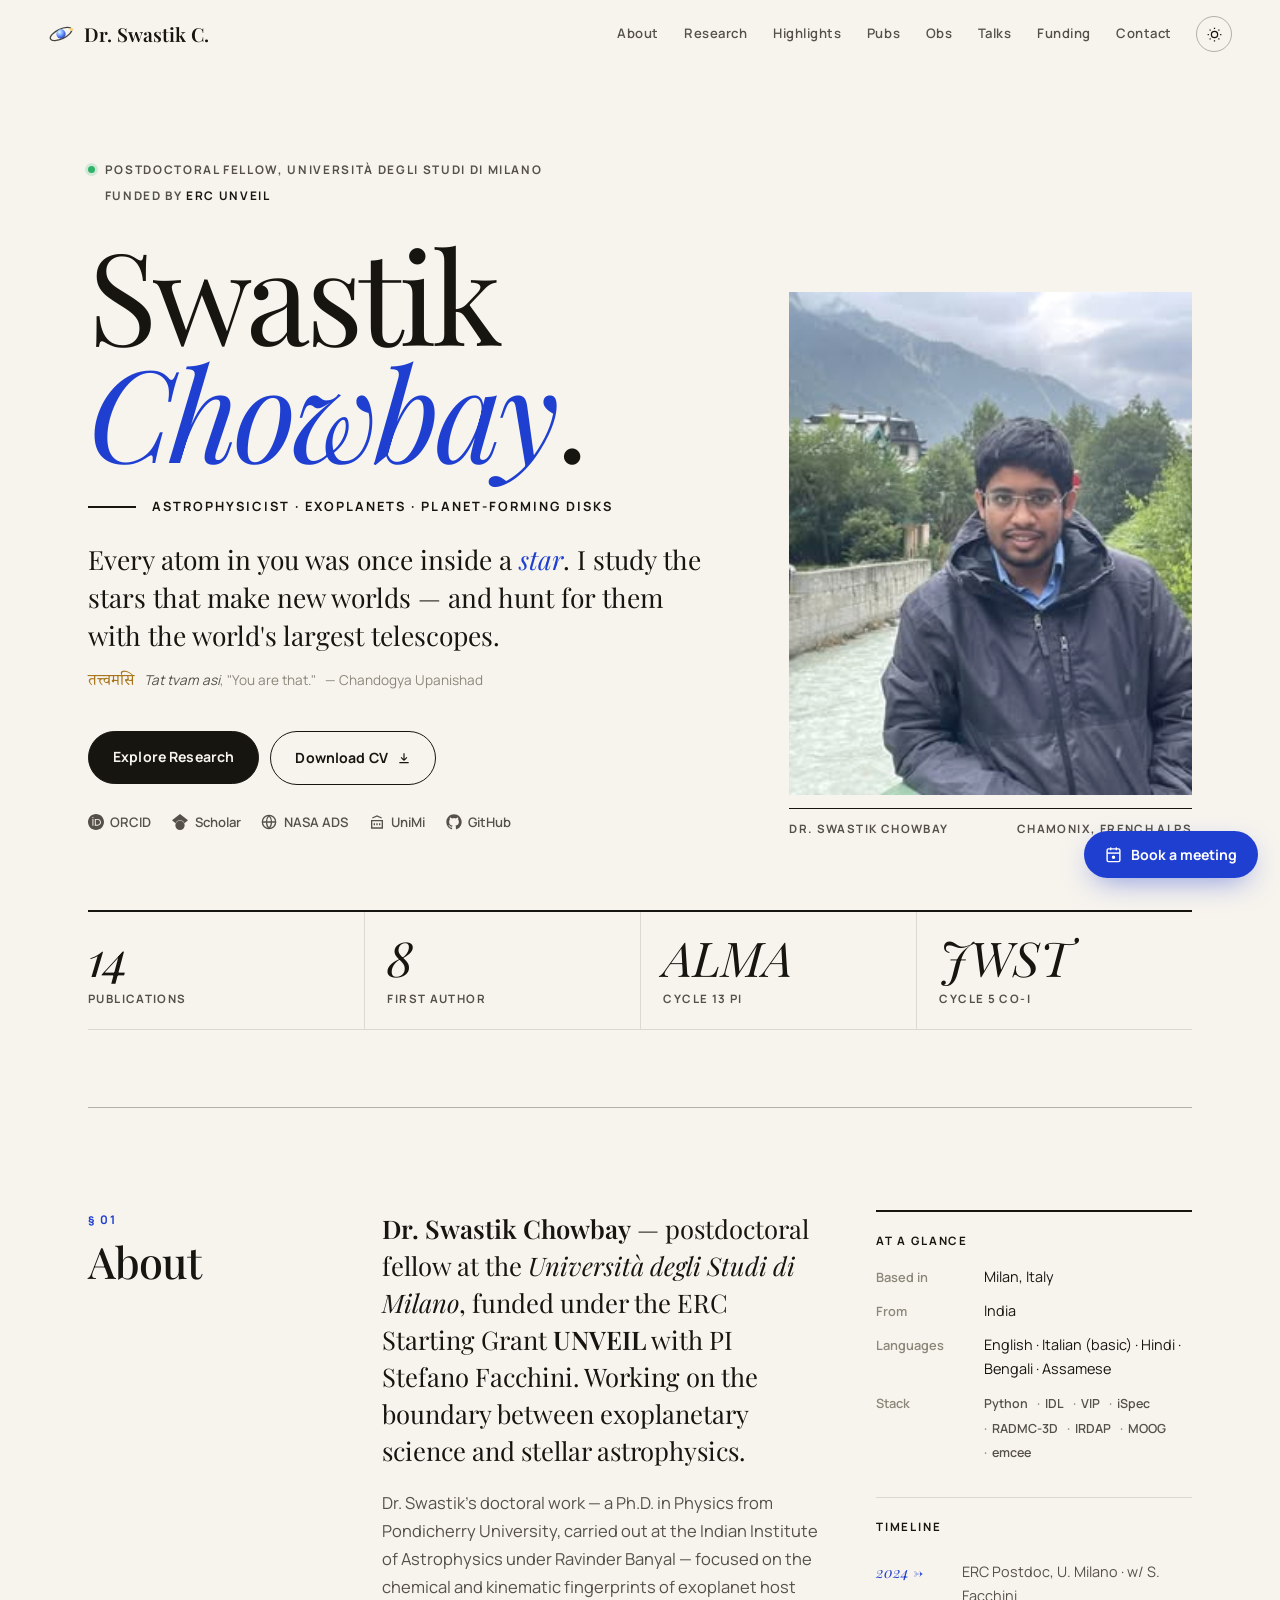
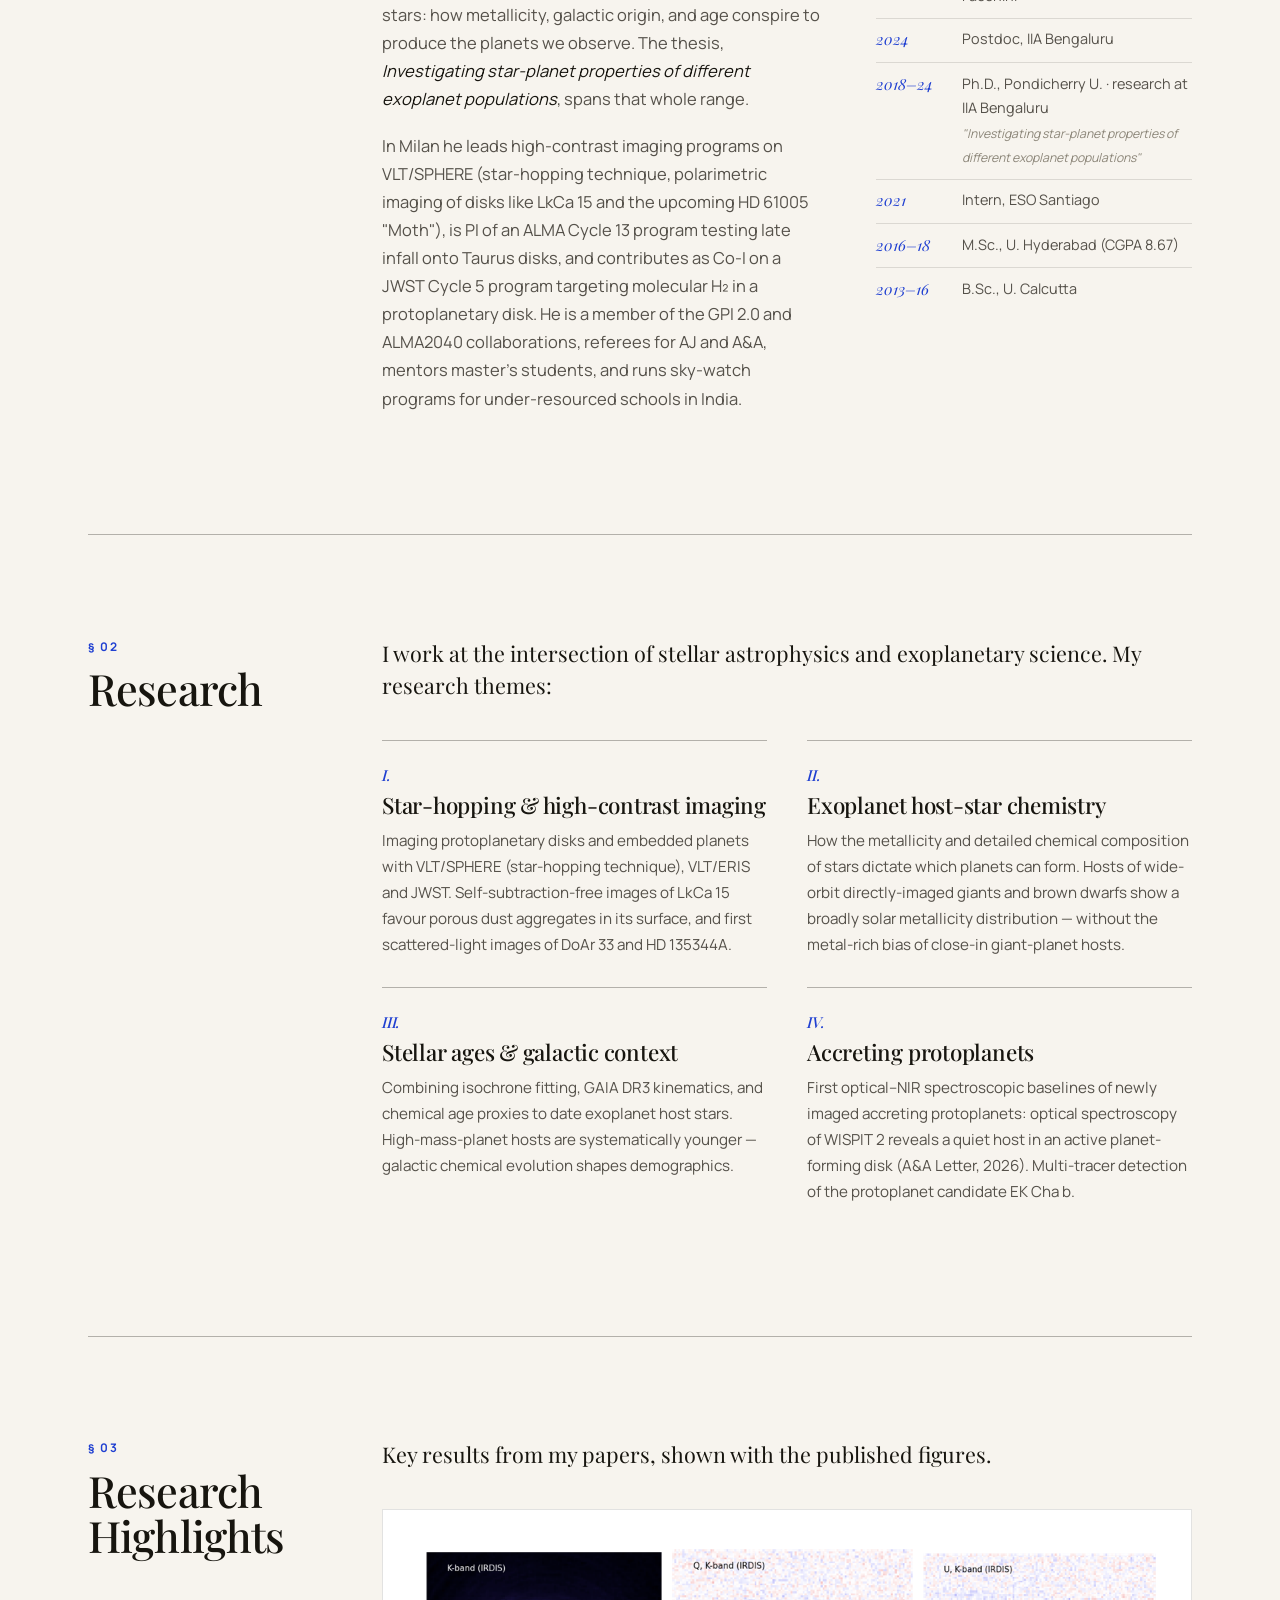
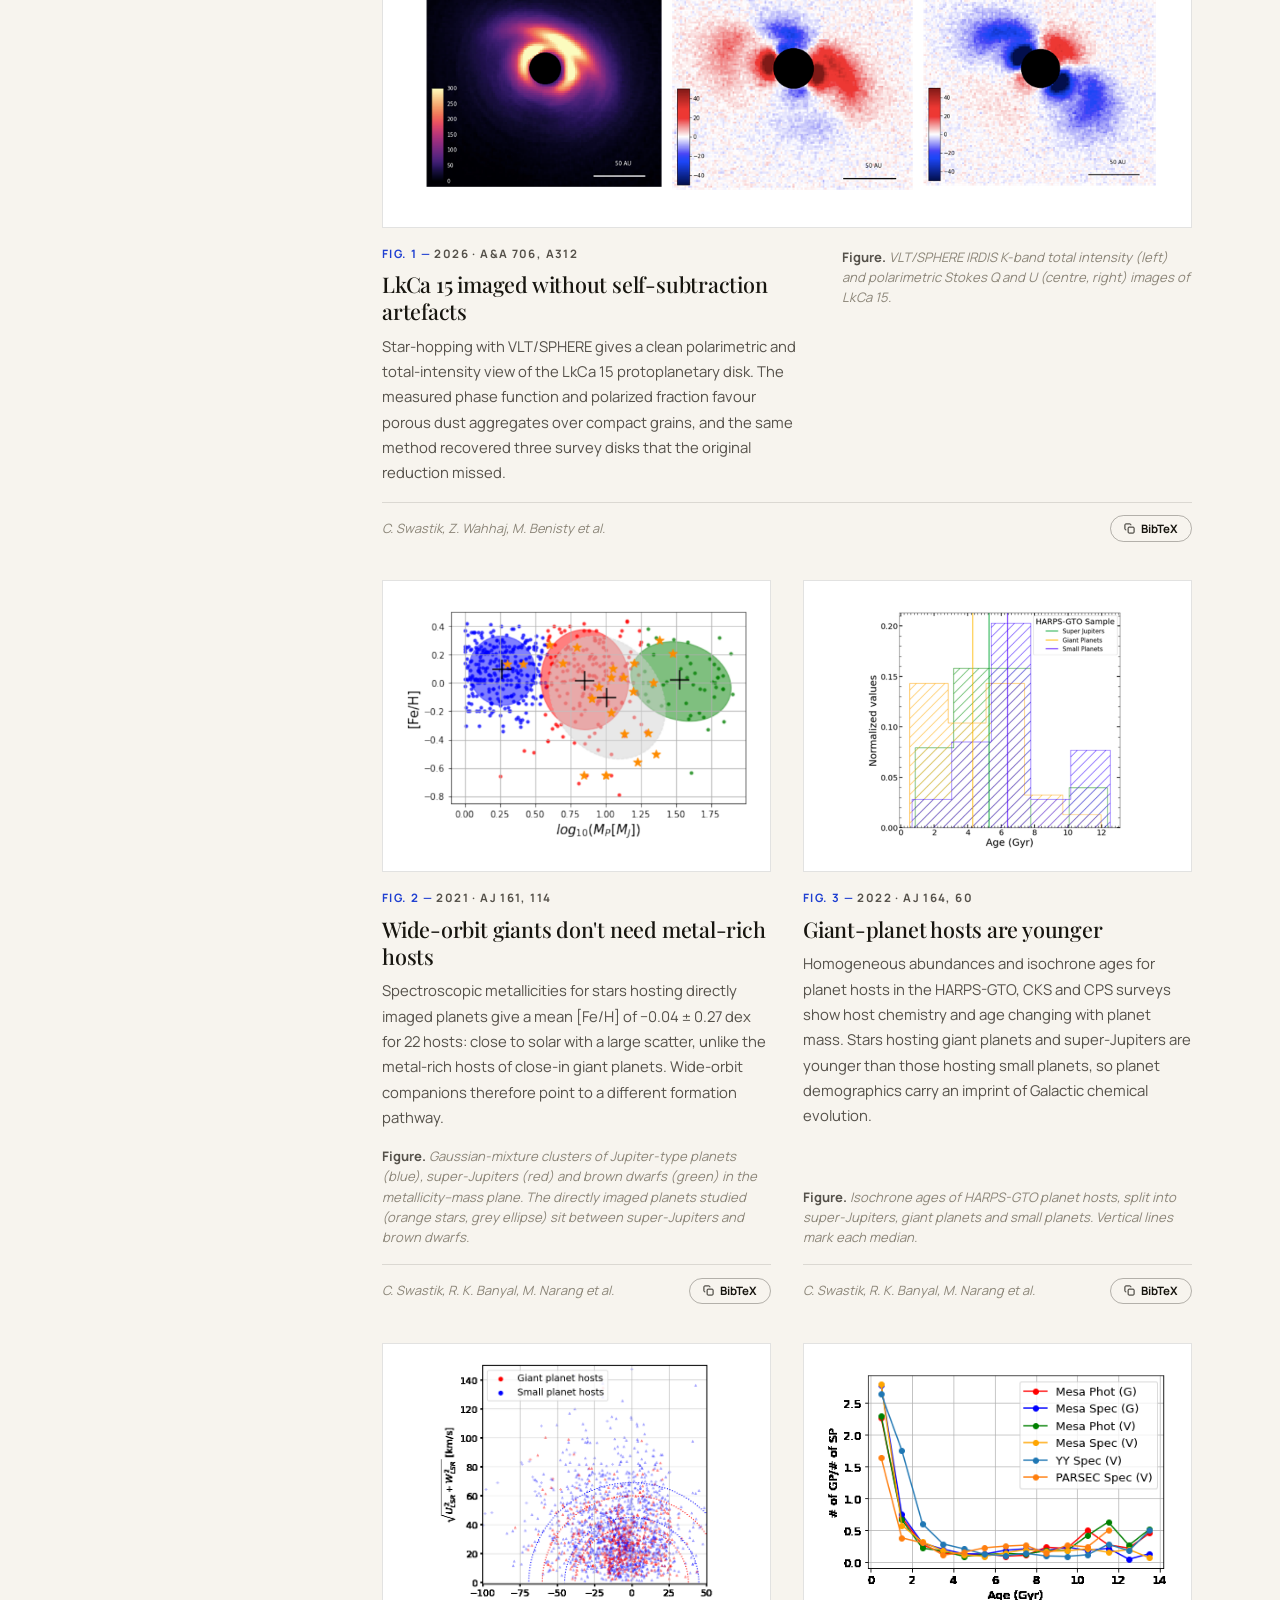
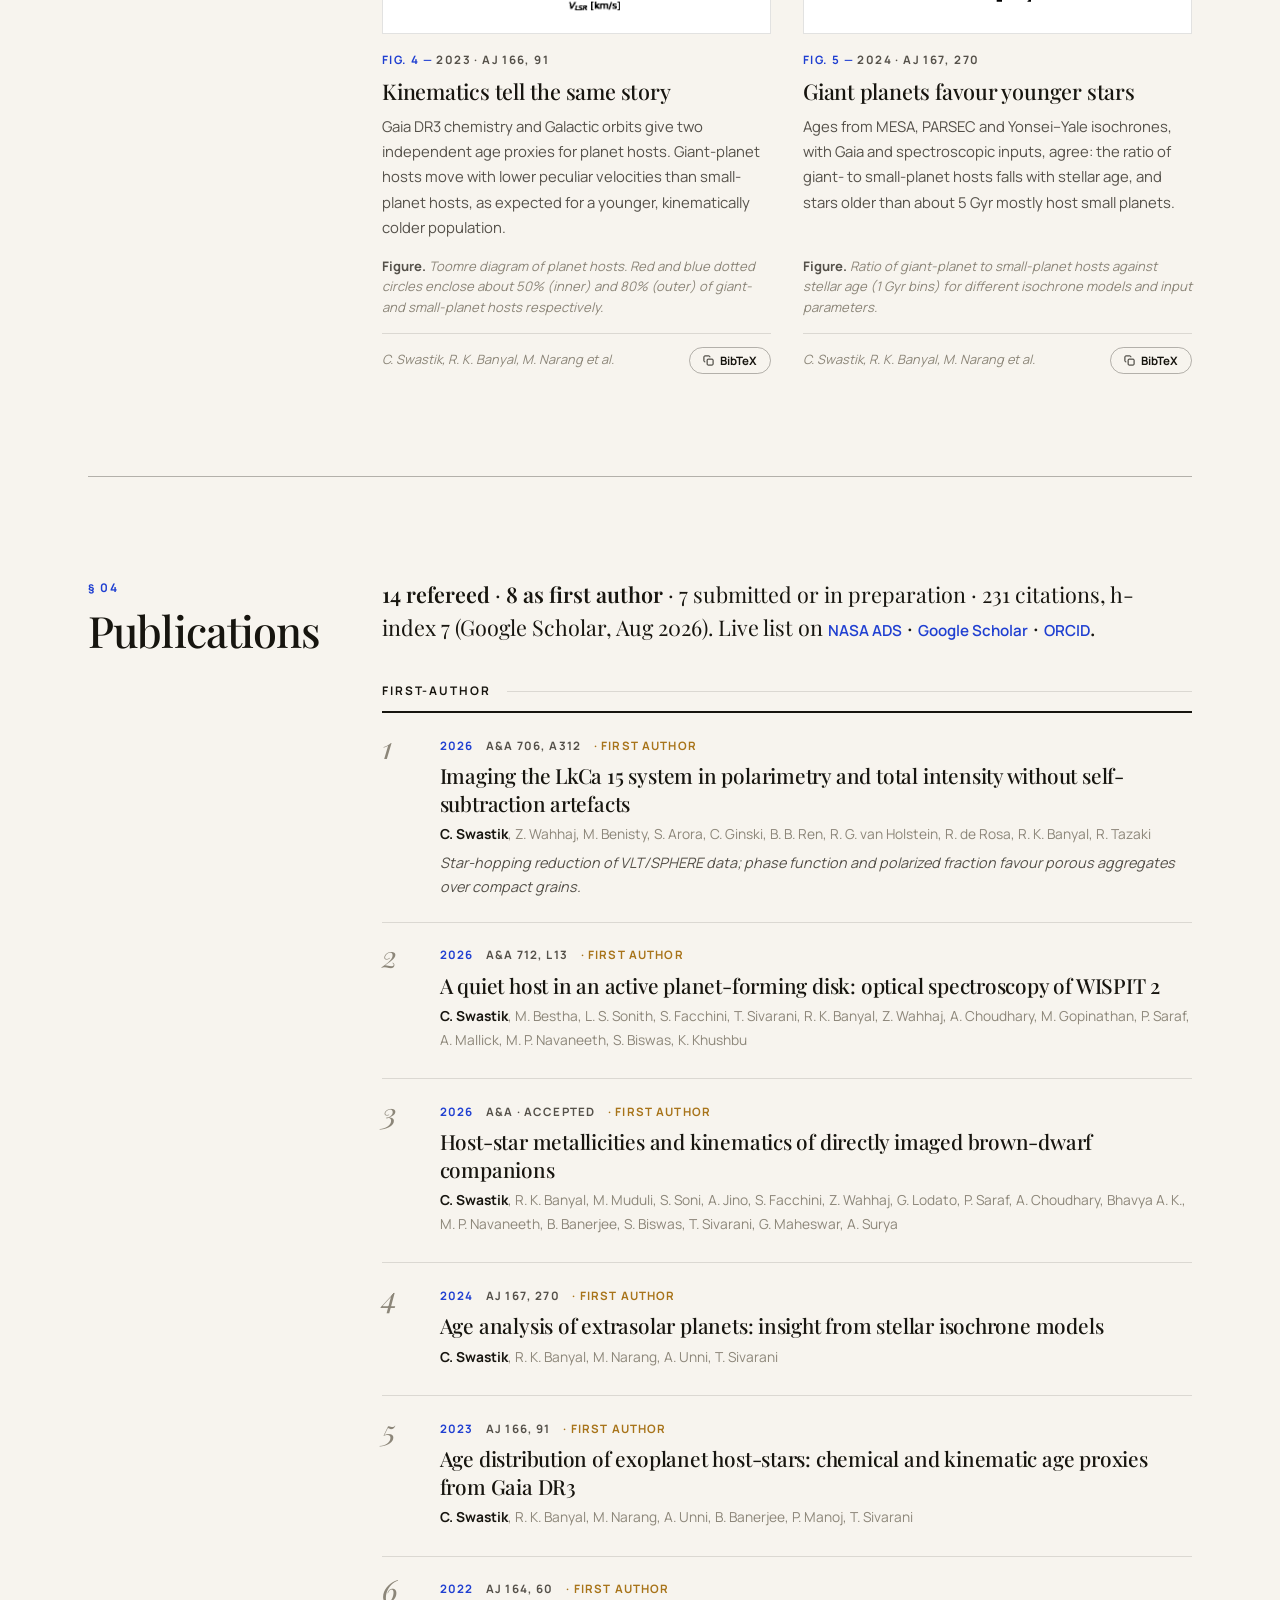
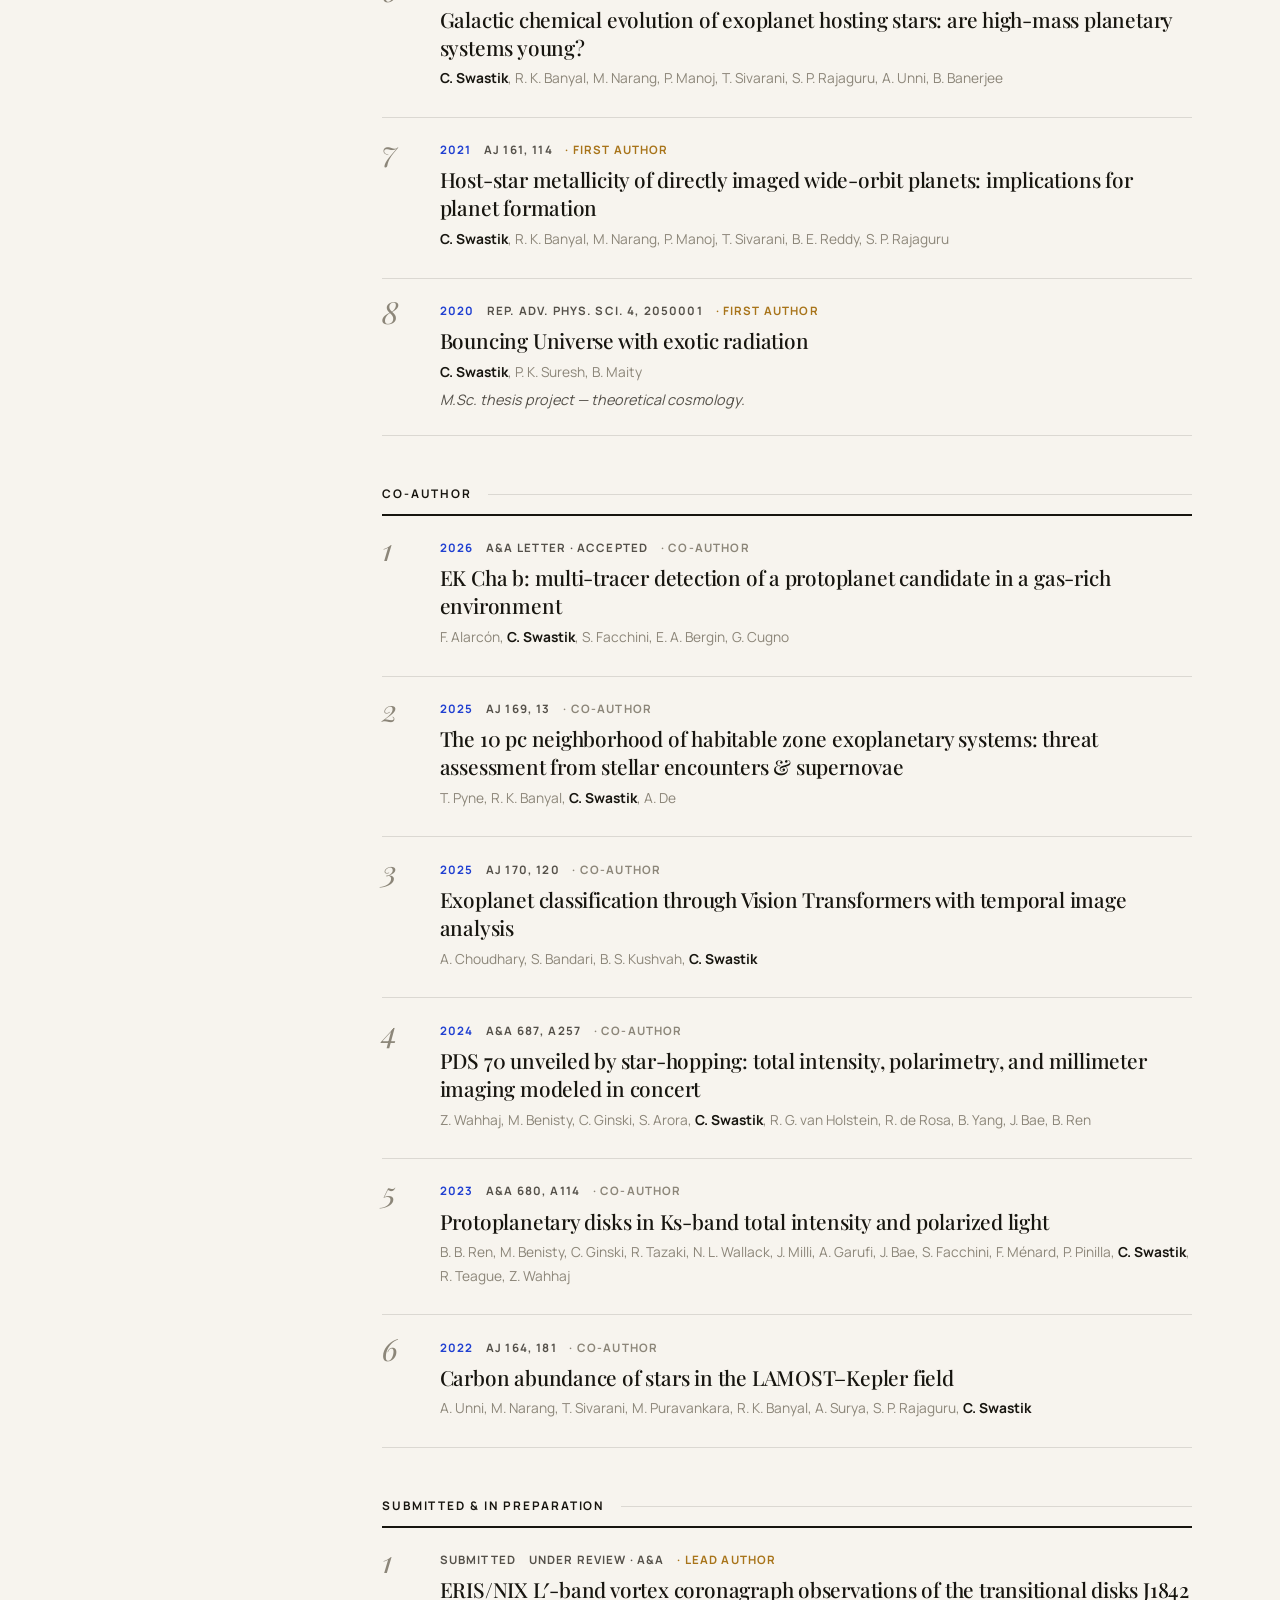
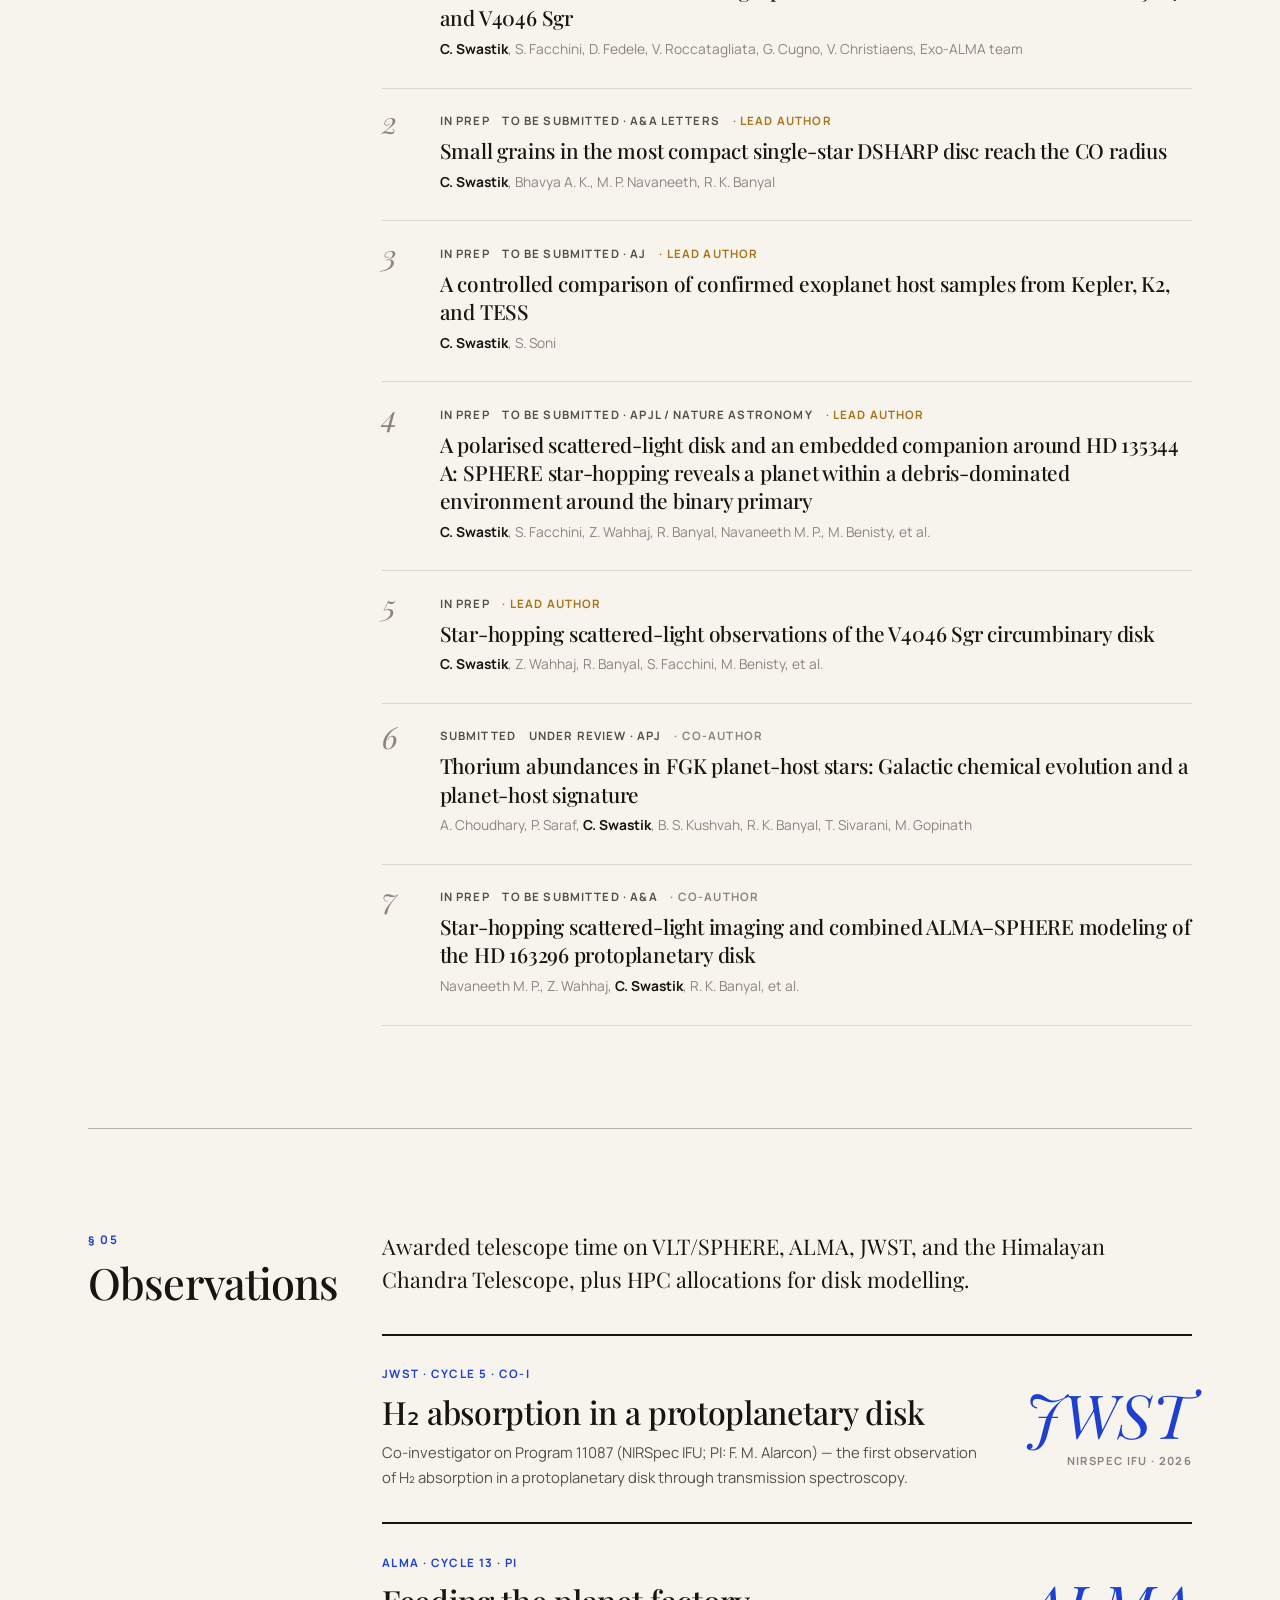
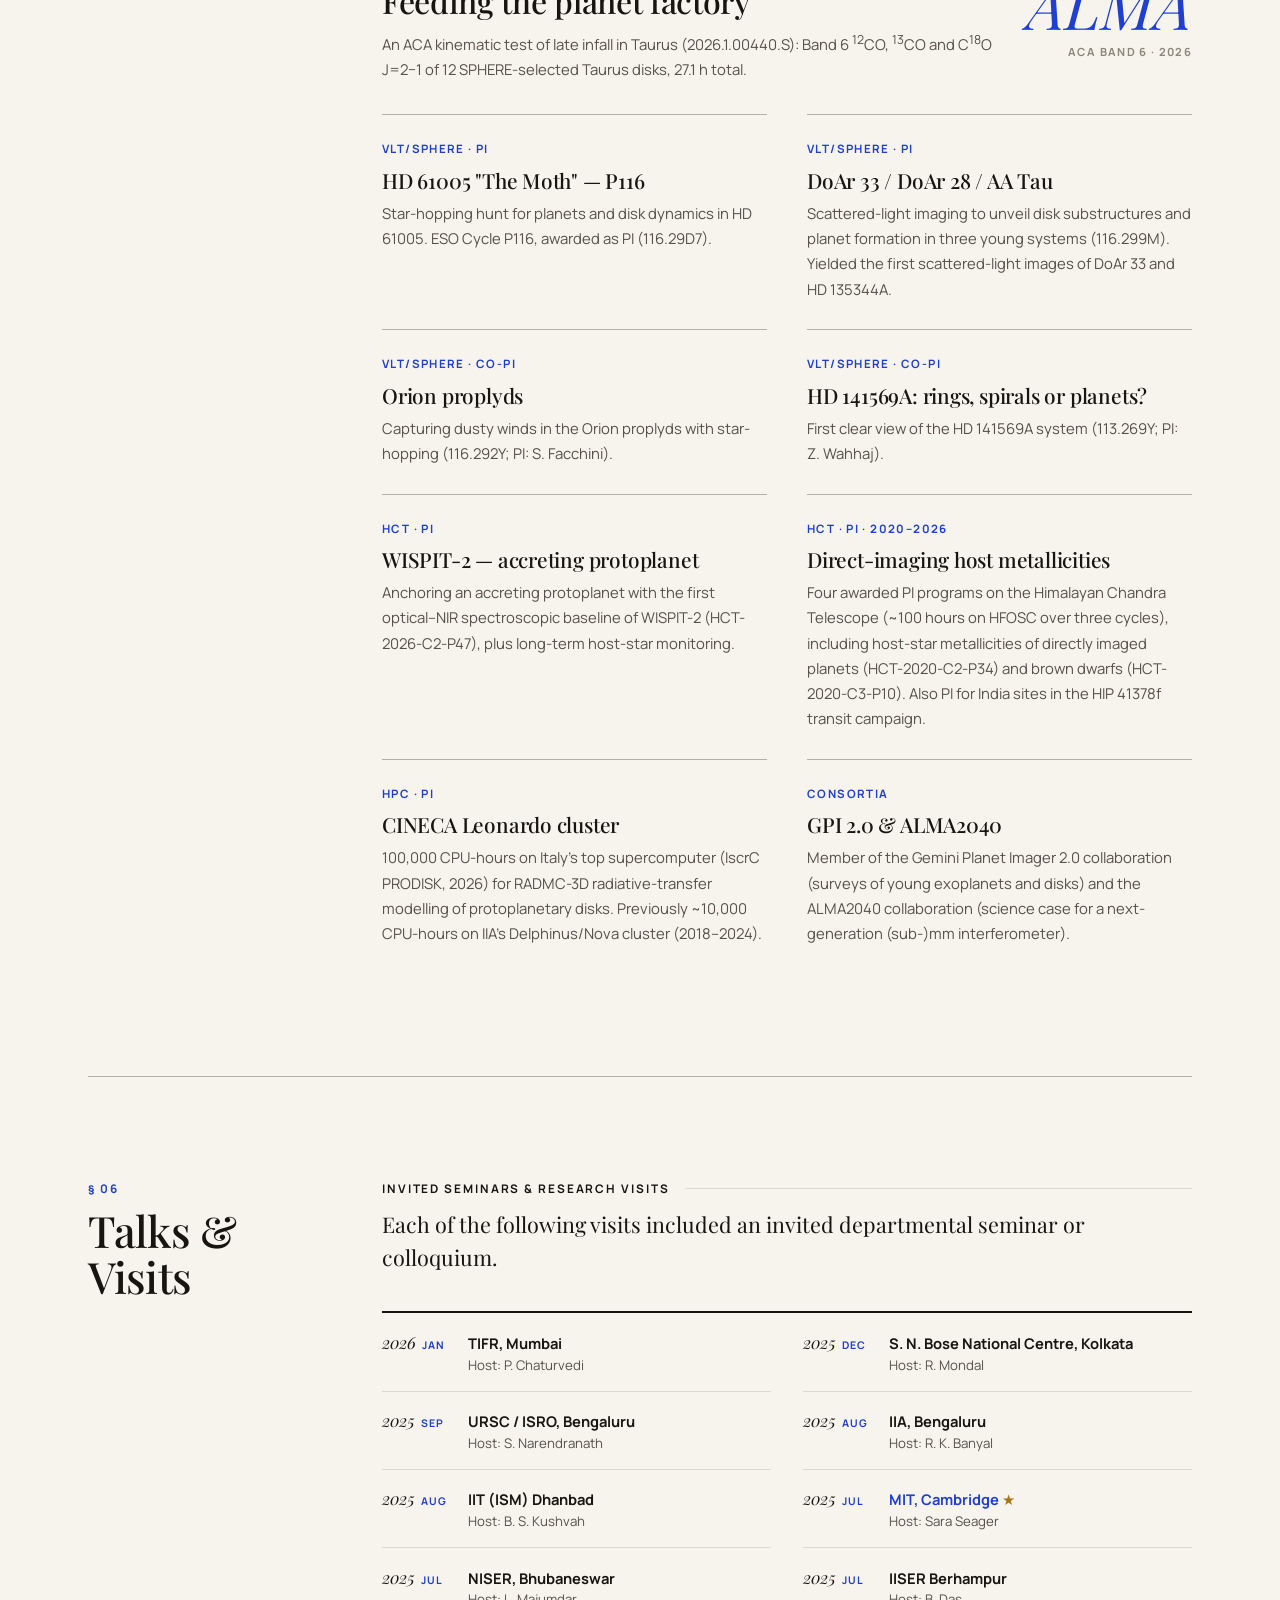
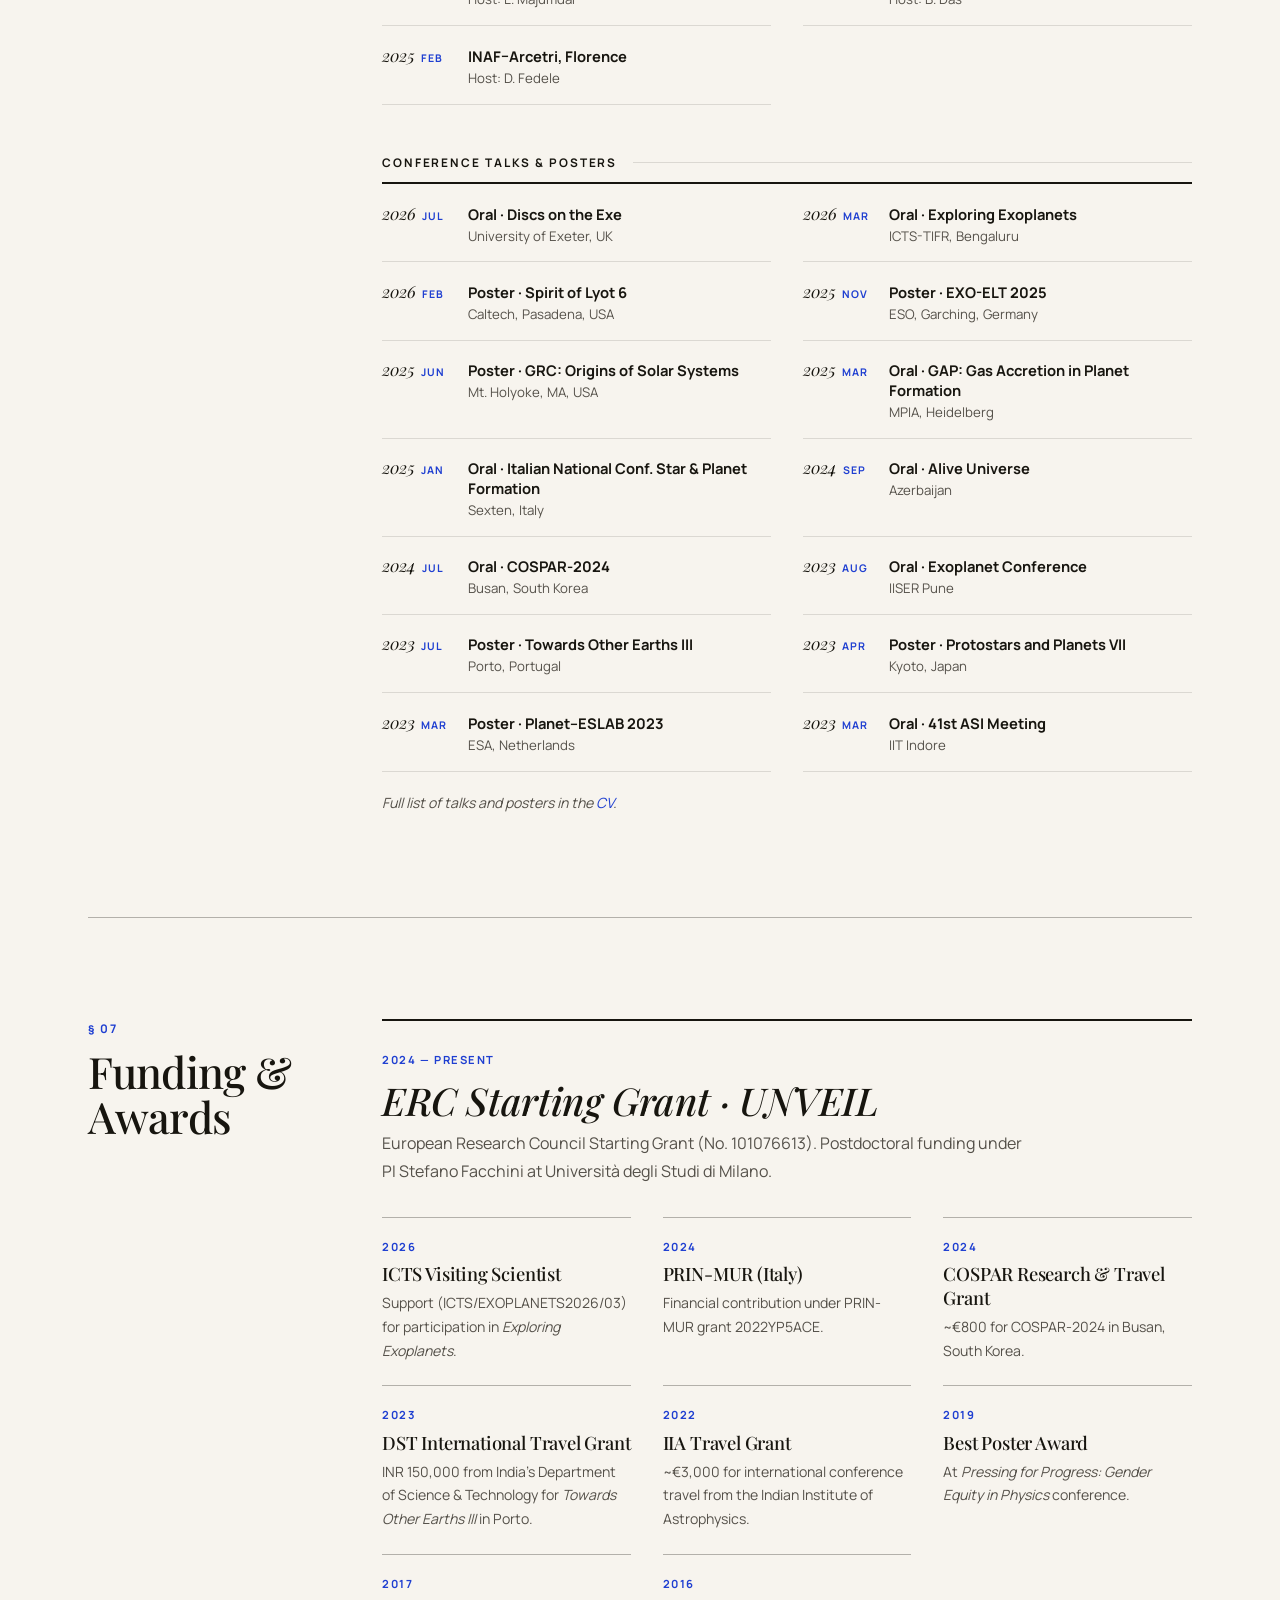
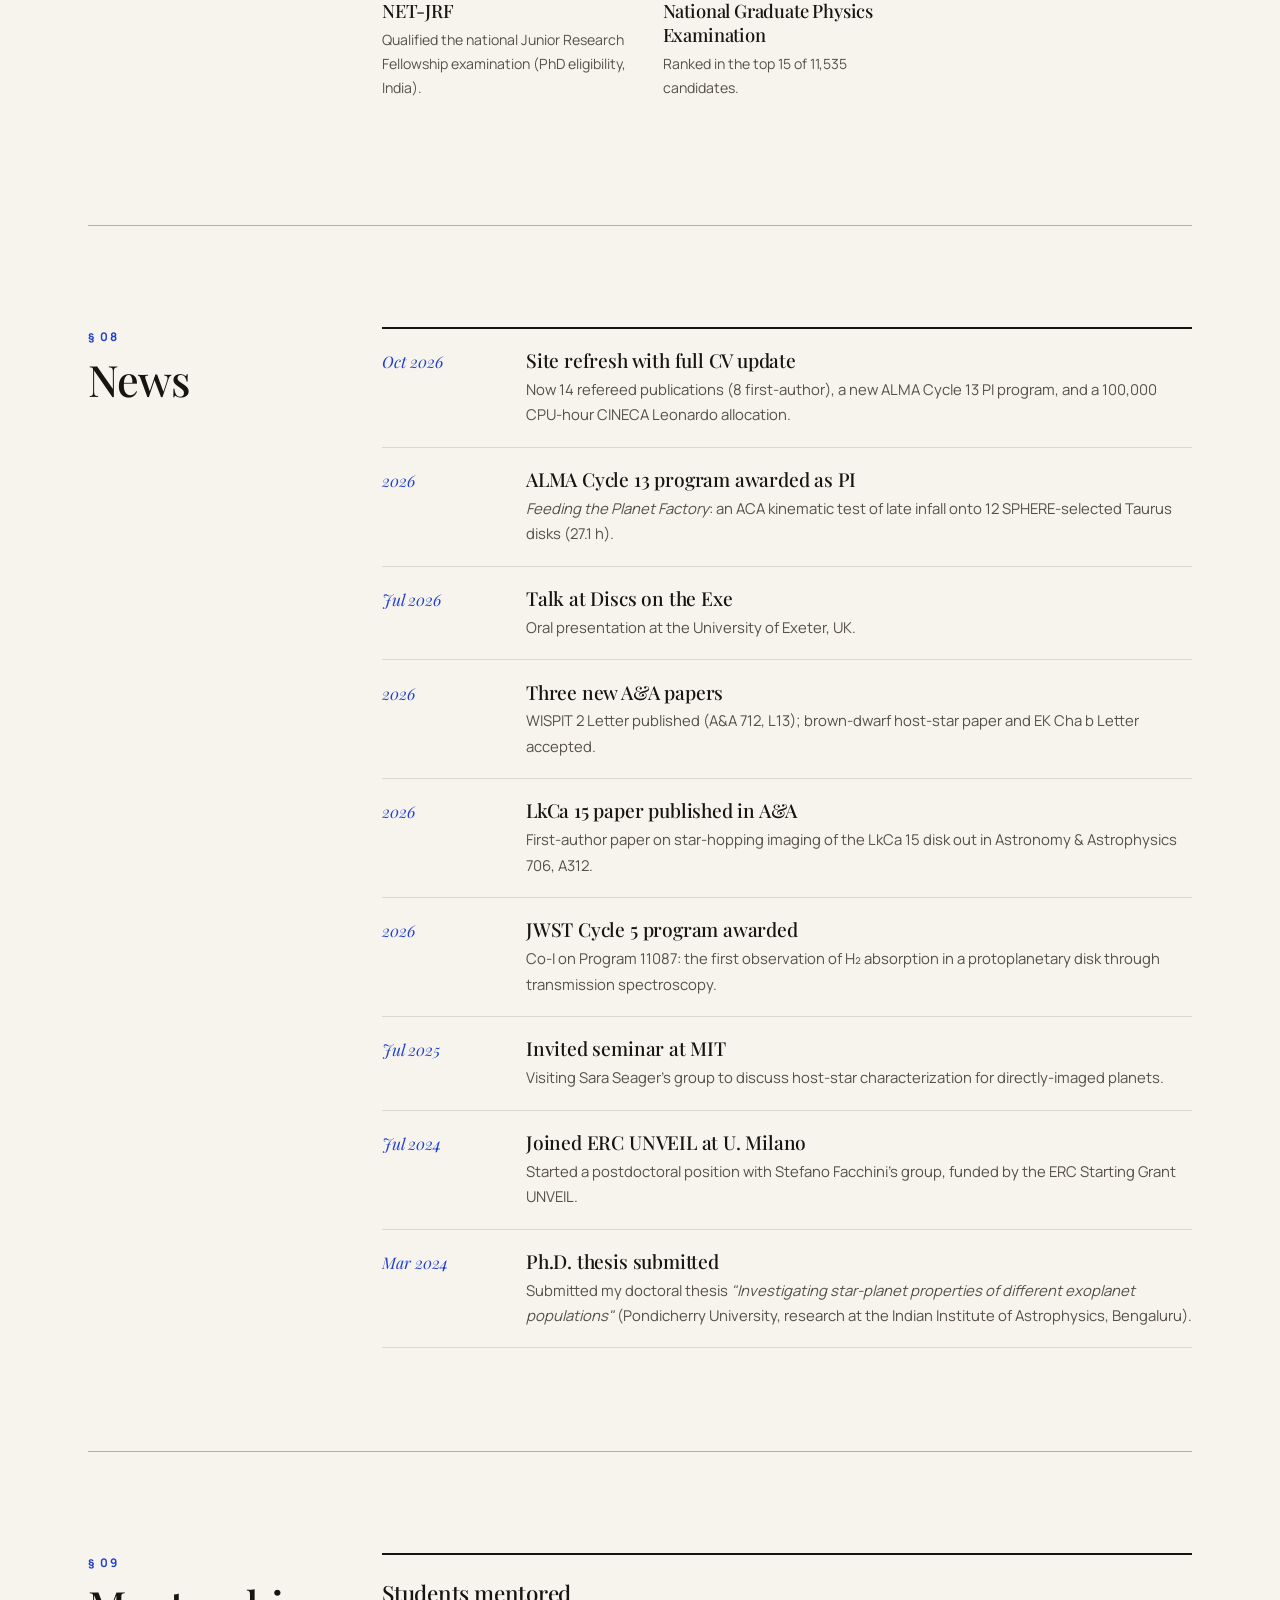
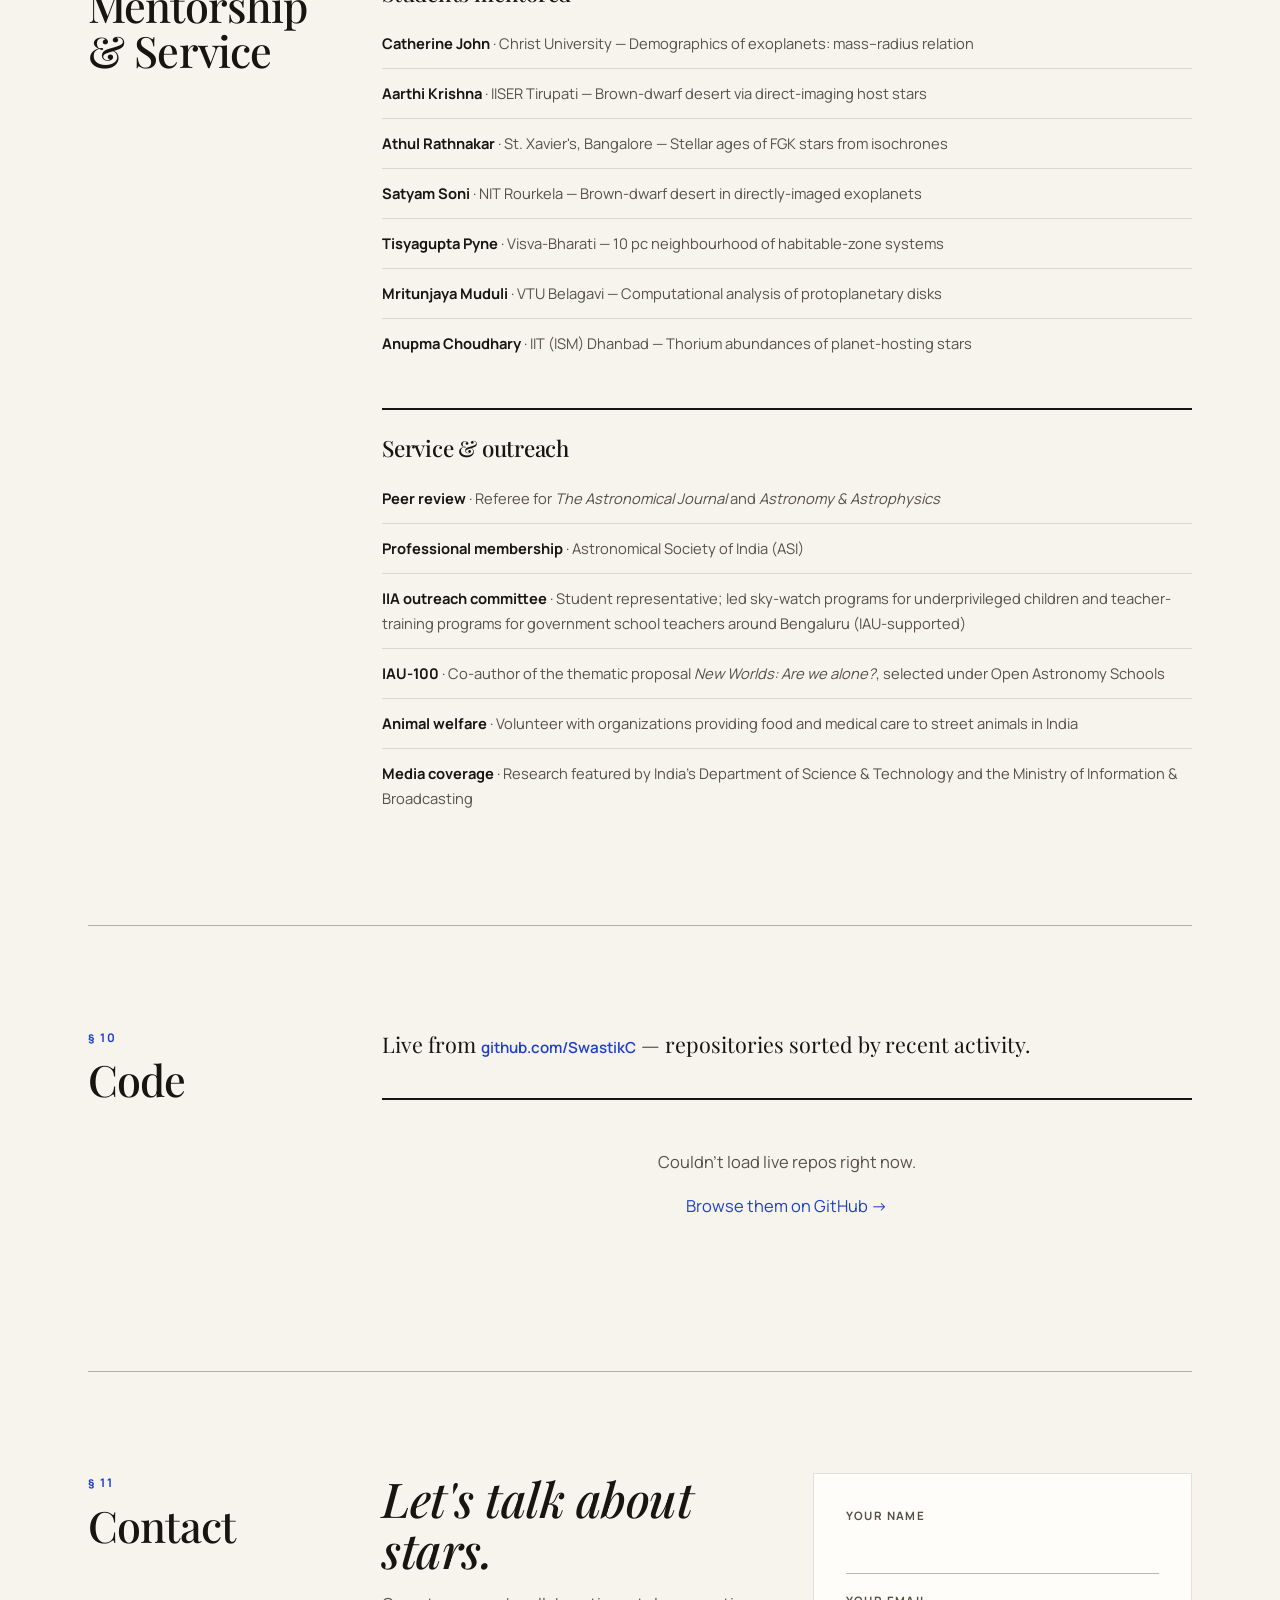
==== commit bc32e2f4: "Use published paper figures in Research Highlights Replace the hand-drawn SVG illustrations with the" ====
--- a/index.html
+++ b/index.html
@@ -310,43 +310,21 @@
         <span class="section__num">03</span>
         <h2 class="section__title" id="highlights-title">Research Highlights</h2>
       </div>
-      <p class="section__lede">A visual tour of key findings. Hover or tap a card to read more.</p>
+      <p class="section__lede">Key results from my papers, shown with the published figures.</p>
 
       <div class="highlights__grid">
-        <!-- HL 1: LkCa 15 -->
-        <article class="highlight">
-          <div class="highlight__figure" aria-hidden="true">
-            <svg viewBox="0 0 400 250" xmlns="http://www.w3.org/2000/svg">
-              <defs>
-                <radialGradient id="hl4center" cx="50%" cy="50%" r="10%"><stop offset="0%" stop-color="#fff" stop-opacity="1"/><stop offset="100%" stop-color="#fff" stop-opacity="0"/></radialGradient>
-                <radialGradient id="hl4ring" cx="50%" cy="50%" r="50%"><stop offset="40%" stop-color="#04060f" stop-opacity="0"/><stop offset="55%" stop-color="#a86cff" stop-opacity="0.5"/><stop offset="65%" stop-color="#5b8cff" stop-opacity="0.4"/><stop offset="80%" stop-color="#5fe1ff" stop-opacity="0.2"/><stop offset="100%" stop-color="#04060f" stop-opacity="0"/></radialGradient>
-              </defs>
-              <rect width="400" height="250" fill="#04060f"/>
-              <g fill="#eef3ff">
-                <circle cx="60" cy="40" r="0.8"/><circle cx="350" cy="60" r="1.2"/><circle cx="80" cy="200" r="0.7"/>
-                <circle cx="320" cy="220" r="1"/><circle cx="20" cy="120" r="0.6"/><circle cx="380" cy="150" r="0.9"/>
-                <circle cx="200" cy="20" r="0.7"/><circle cx="180" cy="230" r="0.8"/>
-              </g>
-              <ellipse cx="200" cy="125" rx="130" ry="55" fill="url(#hl4ring)"/>
-              <ellipse cx="200" cy="125" rx="95" ry="38" fill="#04060f"/>
-              <ellipse cx="200" cy="125" rx="95" ry="38" stroke="rgba(91,140,255,0.2)" stroke-width="0.5" fill="none"/>
-              <circle cx="200" cy="125" r="6" fill="#fff"/>
-              <circle cx="200" cy="125" r="14" fill="url(#hl4center)" opacity="0.6"/>
-              <g stroke="rgba(255,255,255,0.15)" stroke-width="0.5">
-                <line x1="200" y1="100" x2="200" y2="150"/>
-                <line x1="175" y1="125" x2="225" y2="125"/>
-              </g>
-              <line x1="320" y1="220" x2="370" y2="220" stroke="#9aa6c8" stroke-width="1.5"/>
-              <text x="345" y="215" font-family="Manrope, system-ui, sans-serif" font-size="9" fill="#9aa6c8" text-anchor="middle">50 AU</text>
-            </svg>
-          </div>
+        <article class="highlight highlight--wide">
+          <figure class="highlight__figure">
+            <img src="images/research/lkca15-sphere.png" alt="VLT/SPHERE K-band images of the LkCa 15 disk: total intensity, Stokes Q and Stokes U" width="1033" height="368" loading="lazy" />
+          </figure>
           <div class="highlight__body">
             <span class="highlight__tag">2026 · A&amp;A 706, A312</span>
             <h3 class="highlight__title">LkCa 15 imaged without self-subtraction artefacts</h3>
-            <p class="highlight__abstract">Star-hopping with VLT/SPHERE produces a clean polarimetric + total-intensity view of the LkCa 15 protoplanetary disk. The measured phase function and polarized fraction favour porous aggregates over compact grains — and the method recovered three survey disks missed by the original reduction.</p>
+            <p class="highlight__abstract">Star-hopping with VLT/SPHERE gives a clean polarimetric and total-intensity view of the LkCa 15 protoplanetary disk. The measured phase function and polarized fraction favour porous dust aggregates over compact grains, and the same method recovered three survey disks that the original reduction missed.</p>
+            <p class="highlight__caption">VLT/SPHERE IRDIS K-band total intensity (left) and polarimetric Stokes <em>Q</em> and <em>U</em> (centre, right) images of LkCa 15.</p>
             <div class="highlight__cite">
-              <span>C. Swastik, Z. Wahhaj, et al.</span>
-              <button class="cite-btn" data-cite="@article{SwastikLkCa15,
+              <span>C. Swastik, Z. Wahhaj, M. Benisty et al.</span>
+              <button class="cite-btn" data-cite="@article{Swastik2026LkCa15,
   author = {C. Swastik and Z. Wahhaj and M. Benisty and S. Arora and C. Ginski and B. B. Ren and R. G. van Holstein and R. de Rosa and R. K. Banyal and R. Tazaki},
   title = {Imaging the LkCa 15 system in polarimetry and total intensity without self-subtraction artefacts},
   journal = {Astronomy and Astrophysics},
@@ -359,56 +337,17 @@
           </div>
         </article>
 
-        <!-- HL 2: Metallicity scatter -->
         <article class="highlight">
-          <div class="highlight__figure" aria-hidden="true">
-            <svg viewBox="0 0 400 250" xmlns="http://www.w3.org/2000/svg">
-              <defs>
-                <radialGradient id="hl1" cx="50%" cy="50%"><stop offset="0%" stop-color="#5b8cff" stop-opacity="0.4"/><stop offset="100%" stop-color="#04060f" stop-opacity="0"/></radialGradient>
-              </defs>
-              <rect width="400" height="250" fill="#0d0a26"/>
-              <rect width="400" height="250" fill="url(#hl1)"/>
-              <line x1="40" y1="20" x2="40" y2="220" stroke="rgba(91,140,255,0.3)" stroke-width="1"/>
-              <line x1="40" y1="220" x2="380" y2="220" stroke="rgba(91,140,255,0.3)" stroke-width="1"/>
-              <line x1="251" y1="20" x2="251" y2="220" stroke="rgba(255,255,255,0.15)" stroke-width="1" stroke-dasharray="3,3"/>
-              <text x="253" y="32" font-family="Manrope, system-ui, sans-serif" font-size="8" fill="rgba(255,255,255,0.4)">Sun</text>
-              <line x1="40" y1="89" x2="380" y2="89" stroke="rgba(255,255,255,0.12)" stroke-width="1" stroke-dasharray="3,3"/>
-              <text x="360" y="86" font-family="Manrope, system-ui, sans-serif" font-size="8" fill="rgba(255,255,255,0.4)" text-anchor="end">13 M_J</text>
-              <g>
-                <circle cx="261" cy="95"  r="4" fill="#a86cff" opacity="0.9"/>
-                <circle cx="261" cy="86"  r="5" fill="#ffd166" opacity="0.9"/>
-                <circle cx="324" cy="139" r="4" fill="#5fe1ff" opacity="0.9"/>
-                <circle cx="250" cy="65"  r="5" fill="#ffd166" opacity="0.9"/>
-                <circle cx="286" cy="169" r="4" fill="#5fe1ff" opacity="0.9"/>
-                <circle cx="308" cy="52"  r="5" fill="#ffd166" opacity="0.9"/>
-                <circle cx="286" cy="158" r="4" fill="#5fe1ff" opacity="0.9"/>
-                <circle cx="73"  cy="115" r="4" fill="#a86cff" opacity="0.9"/>
-                <circle cx="332" cy="61"  r="5" fill="#ffd166" opacity="0.9"/>
-                <circle cx="289" cy="130" r="4" fill="#a86cff" opacity="0.9"/>
-                <circle cx="193" cy="95"  r="4" fill="#a86cff" opacity="0.9"/>
-                <circle cx="114" cy="63"  r="5" fill="#ffd166" opacity="0.9"/>
-                <circle cx="321" cy="109" r="4" fill="#a86cff" opacity="0.9"/>
-                <circle cx="220" cy="109" r="4" fill="#a86cff" opacity="0.9"/>
-                <circle cx="98"  cy="76"  r="5" fill="#ffd166" opacity="0.9"/>
-                <circle cx="155" cy="69"  r="5" fill="#ffd166" opacity="0.9"/>
-                <circle cx="289" cy="79"  r="5" fill="#ffd166" opacity="0.9"/>
-                <circle cx="234" cy="79"  r="5" fill="#ffd166" opacity="0.9"/>
-                <circle cx="242" cy="104" r="4" fill="#a86cff" opacity="0.9"/>
-                <circle cx="152" cy="86"  r="5" fill="#ffd166" opacity="0.9"/>
-                <circle cx="278" cy="94"  r="4" fill="#a86cff" opacity="0.9"/>
-                <circle cx="319" cy="120" r="4" fill="#a86cff" opacity="0.9"/>
-              </g>
-              <text x="200" y="240" font-family="Manrope, system-ui, sans-serif" font-size="9" fill="#9aa6c8" text-anchor="middle">[Fe/H] (dex) →</text>
-              <text x="20" y="120" font-family="Manrope, system-ui, sans-serif" font-size="9" fill="#9aa6c8" text-anchor="middle" transform="rotate(-90 20 120)">M_p (M_J)</text>
-              <text x="380" y="240" font-family="Manrope, system-ui, sans-serif" font-size="7" fill="#66708f" text-anchor="end" font-style="italic">22 stars · Swastik+2021</text>
-            </svg>
-          </div>
+          <figure class="highlight__figure">
+            <img src="images/research/dip-host-metallicity.png" alt="Gaussian-mixture clusters of Jupiters, super-Jupiters and brown dwarfs in the metallicity versus planet-mass plane" width="998" height="683" loading="lazy" />
+          </figure>
           <div class="highlight__body">
             <span class="highlight__tag">2021 · AJ 161, 114</span>
-            <h3 class="highlight__title">DIP hosts span a wide metallicity range</h3>
-            <p class="highlight__abstract">Mean [Fe/H] for 22 directly-imaged planet hosts: −0.04±0.27 dex — close to solar with large scatter. Wide-orbit massive planets don't require metal-rich environments, suggesting a formation pathway distinct from close-in giants (likely gravitational instability).</p>
+            <h3 class="highlight__title">Wide-orbit giants don't need metal-rich hosts</h3>
+            <p class="highlight__abstract">Spectroscopic metallicities for stars hosting directly imaged planets give a mean [Fe/H] of −0.04 ± 0.27 dex for 22 hosts: close to solar with a large scatter, unlike the metal-rich hosts of close-in giant planets. Wide-orbit companions therefore point to a different formation pathway.</p>
+            <p class="highlight__caption">Gaussian-mixture clusters of Jupiter-type planets (blue), super-Jupiters (red) and brown dwarfs (green) in the metallicity–mass plane. The directly imaged planets studied (orange stars, grey ellipse) sit between super-Jupiters and brown dwarfs.</p>
             <div class="highlight__cite">
-              <span>C. Swastik et al.</span>
+              <span>C. Swastik, R. K. Banyal, M. Narang et al.</span>
               <button class="cite-btn" data-cite="@article{Swastik2021,
   author = {C. Swastik and R. K. Banyal and M. Narang and P. Manoj and T. Sivarani and B. E. Reddy and S. P. Rajaguru},
   title = {Host-star metallicity of directly imaged wide-orbit planets: implications for planet formation},
@@ -422,50 +361,20 @@
           </div>
         </article>
 
-        <!-- HL 3: GCE -->
         <article class="highlight">
-          <div class="highlight__figure" aria-hidden="true">
-            <svg viewBox="0 0 400 250" xmlns="http://www.w3.org/2000/svg">
-              <defs>
-                <radialGradient id="hl2" cx="70%" cy="30%"><stop offset="0%" stop-color="#5fe1ff" stop-opacity="0.35"/><stop offset="100%" stop-color="#04060f" stop-opacity="0"/></radialGradient>
-              </defs>
-              <rect width="400" height="250" fill="#0d0a26"/>
-              <rect width="400" height="250" fill="url(#hl2)"/>
-              <g stroke="rgba(255,255,255,0.08)" fill="none" stroke-width="1">
-                <ellipse cx="200" cy="125" rx="160" ry="40" transform="rotate(20 200 125)"/>
-                <ellipse cx="200" cy="125" rx="120" ry="30" transform="rotate(20 200 125)"/>
-                <ellipse cx="200" cy="125" rx="80"  ry="20" transform="rotate(20 200 125)"/>
-              </g>
-              <circle cx="200" cy="125" r="40" fill="#ffd166" opacity="0.15"/>
-              <circle cx="200" cy="125" r="20" fill="#ffd166" opacity="0.4"/>
-              <g>
-                <circle cx="120" cy="105" r="2"   fill="#5fe1ff"/>
-                <circle cx="140" cy="130" r="2.5" fill="#5fe1ff"/>
-                <circle cx="170" cy="115" r="2"   fill="#5b8cff"/>
-                <circle cx="190" cy="140" r="3"   fill="#a86cff"/>
-                <circle cx="210" cy="110" r="2.5" fill="#ffd166"/>
-                <circle cx="240" cy="135" r="2"   fill="#a86cff"/>
-                <circle cx="270" cy="120" r="3.5" fill="#5b8cff"/>
-                <circle cx="290" cy="145" r="2"   fill="#5fe1ff"/>
-                <circle cx="160" cy="80"  r="2"   fill="#5fe1ff"/>
-                <circle cx="220" cy="170" r="2.5" fill="#a86cff"/>
-                <circle cx="100" cy="130" r="2"   fill="#5b8cff"/>
-                <circle cx="305" cy="100" r="2.5" fill="#ffd166"/>
-                <circle cx="80"  cy="90"  r="1.5" fill="#5fe1ff"/>
-                <circle cx="320" cy="160" r="2"   fill="#a86cff"/>
-              </g>
-              <text x="200" y="225" font-family="Manrope, system-ui, sans-serif" font-size="10" fill="#9aa6c8" text-anchor="middle">galactic radius →</text>
-            </svg>
-          </div>
+          <figure class="highlight__figure">
+            <img src="images/research/gce-host-ages.png" alt="Age histograms of stars hosting small planets, giant planets and super-Jupiters in the HARPS-GTO sample" width="1100" height="966" loading="lazy" />
+          </figure>
           <div class="highlight__body">
             <span class="highlight__tag">2022 · AJ 164, 60</span>
-            <h3 class="highlight__title">Galactic chemical evolution shapes planet demographics</h3>
-            <p class="highlight__abstract">Combining stellar ages with planet-mass distributions across the galaxy: high-mass planetary systems orbit systematically younger stars. Planet demographics are partly a fossil record of where in the galaxy — and when — a star was born.</p>
+            <h3 class="highlight__title">Giant-planet hosts are younger</h3>
+            <p class="highlight__abstract">Homogeneous abundances and isochrone ages for planet hosts in the HARPS-GTO, CKS and CPS surveys show host chemistry and age changing with planet mass. Stars hosting giant planets and super-Jupiters are younger than those hosting small planets, so planet demographics carry an imprint of Galactic chemical evolution.</p>
+            <p class="highlight__caption">Isochrone ages of HARPS-GTO planet hosts, split into super-Jupiters, giant planets and small planets. Vertical lines mark each median.</p>
             <div class="highlight__cite">
-              <span>C. Swastik et al.</span>
+              <span>C. Swastik, R. K. Banyal, M. Narang et al.</span>
               <button class="cite-btn" data-cite="@article{Swastik2022,
   author = {C. Swastik and R. K. Banyal and M. Narang and P. Manoj and T. Sivarani and S. P. Rajaguru and A. Unni and B. Banerjee},
-  title = {Galactic chemical evolution of exoplanet host-stars: Are high-mass planetary systems young?},
+  title = {Galactic chemical evolution of exoplanet hosting stars: are high-mass planetary systems young?},
   journal = {The Astronomical Journal},
   volume = {164}, pages = {60}, year = {2022}
 }" title="Copy BibTeX">
@@ -476,43 +385,46 @@
           </div>
         </article>
 
-        <!-- HL 4: GAIA ages -->
         <article class="highlight">
-          <div class="highlight__figure" aria-hidden="true">
-            <svg viewBox="0 0 400 250" xmlns="http://www.w3.org/2000/svg">
-              <defs>
-                <linearGradient id="hl3grad" x1="0%" y1="0%" x2="100%" y2="0%"><stop offset="0%" stop-color="#5fe1ff" stop-opacity="0.5"/><stop offset="50%" stop-color="#5b8cff" stop-opacity="0.5"/><stop offset="100%" stop-color="#a86cff" stop-opacity="0.5"/></linearGradient>
-              </defs>
-              <rect width="400" height="250" fill="#0d0a26"/>
-              <g>
-                <rect x="50"  y="170" width="20" height="60"  fill="url(#hl3grad)" opacity="0.7"/>
-                <rect x="75"  y="140" width="20" height="90"  fill="url(#hl3grad)" opacity="0.8"/>
-                <rect x="100" y="100" width="20" height="130" fill="url(#hl3grad)" opacity="0.9"/>
-                <rect x="125" y="70"  width="20" height="160" fill="url(#hl3grad)" opacity="1.0"/>
-                <rect x="150" y="55"  width="20" height="175" fill="url(#hl3grad)" opacity="1.0"/>
-                <rect x="175" y="65"  width="20" height="165" fill="url(#hl3grad)" opacity="0.95"/>
-                <rect x="200" y="85"  width="20" height="145" fill="url(#hl3grad)" opacity="0.85"/>
-                <rect x="225" y="115" width="20" height="115" fill="url(#hl3grad)" opacity="0.8"/>
-                <rect x="250" y="145" width="20" height="85"  fill="url(#hl3grad)" opacity="0.7"/>
-                <rect x="275" y="170" width="20" height="60"  fill="url(#hl3grad)" opacity="0.6"/>
-                <rect x="300" y="190" width="20" height="40"  fill="url(#hl3grad)" opacity="0.5"/>
-                <rect x="325" y="205" width="20" height="25"  fill="url(#hl3grad)" opacity="0.4"/>
-              </g>
-              <path d="M 60 175 Q 130 60 175 65 Q 240 110 340 210" stroke="#ffd166" stroke-width="2" fill="none" opacity="0.7"/>
-              <text x="200" y="245" font-family="Manrope, system-ui, sans-serif" font-size="10" fill="#9aa6c8" text-anchor="middle">stellar age (Gyr)</text>
-            </svg>
-          </div>
+          <figure class="highlight__figure">
+            <img src="images/research/gaia-toomre.png" alt="Toomre diagram of giant-planet and small-planet host stars from Gaia DR3" width="584" height="529" loading="lazy" />
+          </figure>
           <div class="highlight__body">
             <span class="highlight__tag">2023 · AJ 166, 91</span>
-            <h3 class="highlight__title">Dating exoplanet hosts with GAIA DR3</h3>
-            <p class="highlight__abstract">Combining chemical-clock proxies with GAIA-derived kinematics to estimate ages for 1000+ exoplanet host stars — the largest such sample to date, anchoring the age–mass story.</p>
+            <h3 class="highlight__title">Kinematics tell the same story</h3>
+            <p class="highlight__abstract">Gaia DR3 chemistry and Galactic orbits give two independent age proxies for planet hosts. Giant-planet hosts move with lower peculiar velocities than small-planet hosts, as expected for a younger, kinematically colder population.</p>
+            <p class="highlight__caption">Toomre diagram of planet hosts. Red and blue dotted circles enclose about 50% (inner) and 80% (outer) of giant- and small-planet hosts respectively.</p>
             <div class="highlight__cite">
-              <span>C. Swastik et al.</span>
+              <span>C. Swastik, R. K. Banyal, M. Narang et al.</span>
               <button class="cite-btn" data-cite="@article{Swastik2023,
   author = {C. Swastik and R. K. Banyal and M. Narang and A. Unni and B. Banerjee and P. Manoj and T. Sivarani},
-  title = {Age Distribution of Exoplanet Host-Stars: Chemical and Kinematic Age Proxies from GAIA DR3},
+  title = {Age distribution of exoplanet host-stars: chemical and kinematic age proxies from Gaia DR3},
   journal = {The Astronomical Journal},
   volume = {166}, pages = {91}, year = {2023}
+}" title="Copy BibTeX">
+                <svg viewBox="0 0 24 24" width="11" height="11" fill="none" stroke="currentColor" stroke-width="2" aria-hidden="true"><rect x="9" y="9" width="13" height="13" rx="2"/><path d="M5 15H4a2 2 0 0 1-2-2V4a2 2 0 0 1 2-2h9a2 2 0 0 1 2 2v1"/></svg>
+                BibTeX
+              </button>
+            </div>
+          </div>
+        </article>
+
+        <article class="highlight">
+          <figure class="highlight__figure">
+            <img src="images/research/isochrone-giant-ratio.png" alt="Ratio of giant-planet to small-planet hosts as a function of stellar age for several isochrone models" width="398" height="268" loading="lazy" />
+          </figure>
+          <div class="highlight__body">
+            <span class="highlight__tag">2024 · AJ 167, 270</span>
+            <h3 class="highlight__title">Giant planets favour younger stars</h3>
+            <p class="highlight__abstract">Ages from MESA, PARSEC and Yonsei–Yale isochrones, with Gaia and spectroscopic inputs, agree: the ratio of giant- to small-planet hosts falls with stellar age, and stars older than about 5 Gyr mostly host small planets.</p>
+            <p class="highlight__caption">Ratio of giant-planet to small-planet hosts against stellar age (1 Gyr bins) for different isochrone models and input parameters.</p>
+            <div class="highlight__cite">
+              <span>C. Swastik, R. K. Banyal, M. Narang et al.</span>
+              <button class="cite-btn" data-cite="@article{Swastik2024,
+  author = {C. Swastik and R. K. Banyal and M. Narang and A. Unni and T. Sivarani},
+  title = {Age analysis of extrasolar planets: insight from stellar isochrone models},
+  journal = {The Astronomical Journal},
+  volume = {167}, pages = {270}, year = {2024}
 }" title="Copy BibTeX">
                 <svg viewBox="0 0 24 24" width="11" height="11" fill="none" stroke="currentColor" stroke-width="2" aria-hidden="true"><rect x="9" y="9" width="13" height="13" rx="2"/><path d="M5 15H4a2 2 0 0 1-2-2V4a2 2 0 0 1 2-2h9a2 2 0 0 1 2 2v1"/></svg>
                 BibTeX
--- a/css/style.css
+++ b/css/style.css
@@ -629,21 +629,40 @@
 @media (max-width: 760px) { .highlights__grid { grid-template-columns: 1fr; } }
 
 .highlight { counter-increment: fig; display: flex; flex-direction: column; }
+/* Published figures sit on a white plate, as in the journal */
 .highlight__figure {
-  aspect-ratio: 16 / 10;
+  position: relative;
+  margin: 0;
+  aspect-ratio: 4 / 3;
+  background: #fff;
+  border: 1px solid var(--line);
   overflow: hidden;
-  background: #0b0d16;
-}
-.highlight__figure svg,
+}
 .highlight__figure img {
-  width: 100%;
-  height: 100%;
+  position: absolute;
+  inset: clamp(0.6rem, 1.6vw, 1.1rem);
+  width: calc(100% - 2 * clamp(0.6rem, 1.6vw, 1.1rem));
+  height: calc(100% - 2 * clamp(0.6rem, 1.6vw, 1.1rem));
   display: block;
-  object-fit: cover;
-  transition: transform 1s var(--ease);
-}
-.highlight:hover .highlight__figure svg,
-.highlight:hover .highlight__figure img { transform: scale(1.04); }
+  object-fit: contain;
+}
+.highlight--wide { grid-column: 1 / -1; }
+.highlight--wide .highlight__figure { aspect-ratio: auto; padding: clamp(0.8rem, 2vw, 1.4rem); }
+.highlight--wide .highlight__figure img { position: static; width: 100%; height: auto; }
+@media (min-width: 900px) {
+  .highlight--wide .highlight__body { display: grid; grid-template-columns: minmax(0, 1.2fr) minmax(0, 1fr); column-gap: 2.5rem; }
+  .highlight--wide .highlight__body > * { grid-column: 1; }
+  .highlight--wide .highlight__caption { grid-column: 2; grid-row: 1 / span 3; align-self: start; border-top: 0; padding-top: 0; margin-top: 0.2rem; }
+  .highlight--wide .highlight__cite { grid-column: 1 / -1; }
+}
+.highlight__caption {
+  font-size: 0.82rem;
+  font-style: italic;
+  line-height: 1.55;
+  color: var(--ink-dim);
+  margin-bottom: 1rem;
+}
+.highlight__caption::before { content: "Figure. "; font-style: normal; font-weight: 700; color: var(--ink-mute); }
 
 .highlight__body { padding-top: 1rem; flex: 1; display: flex; flex-direction: column; }
 .highlight__tag {
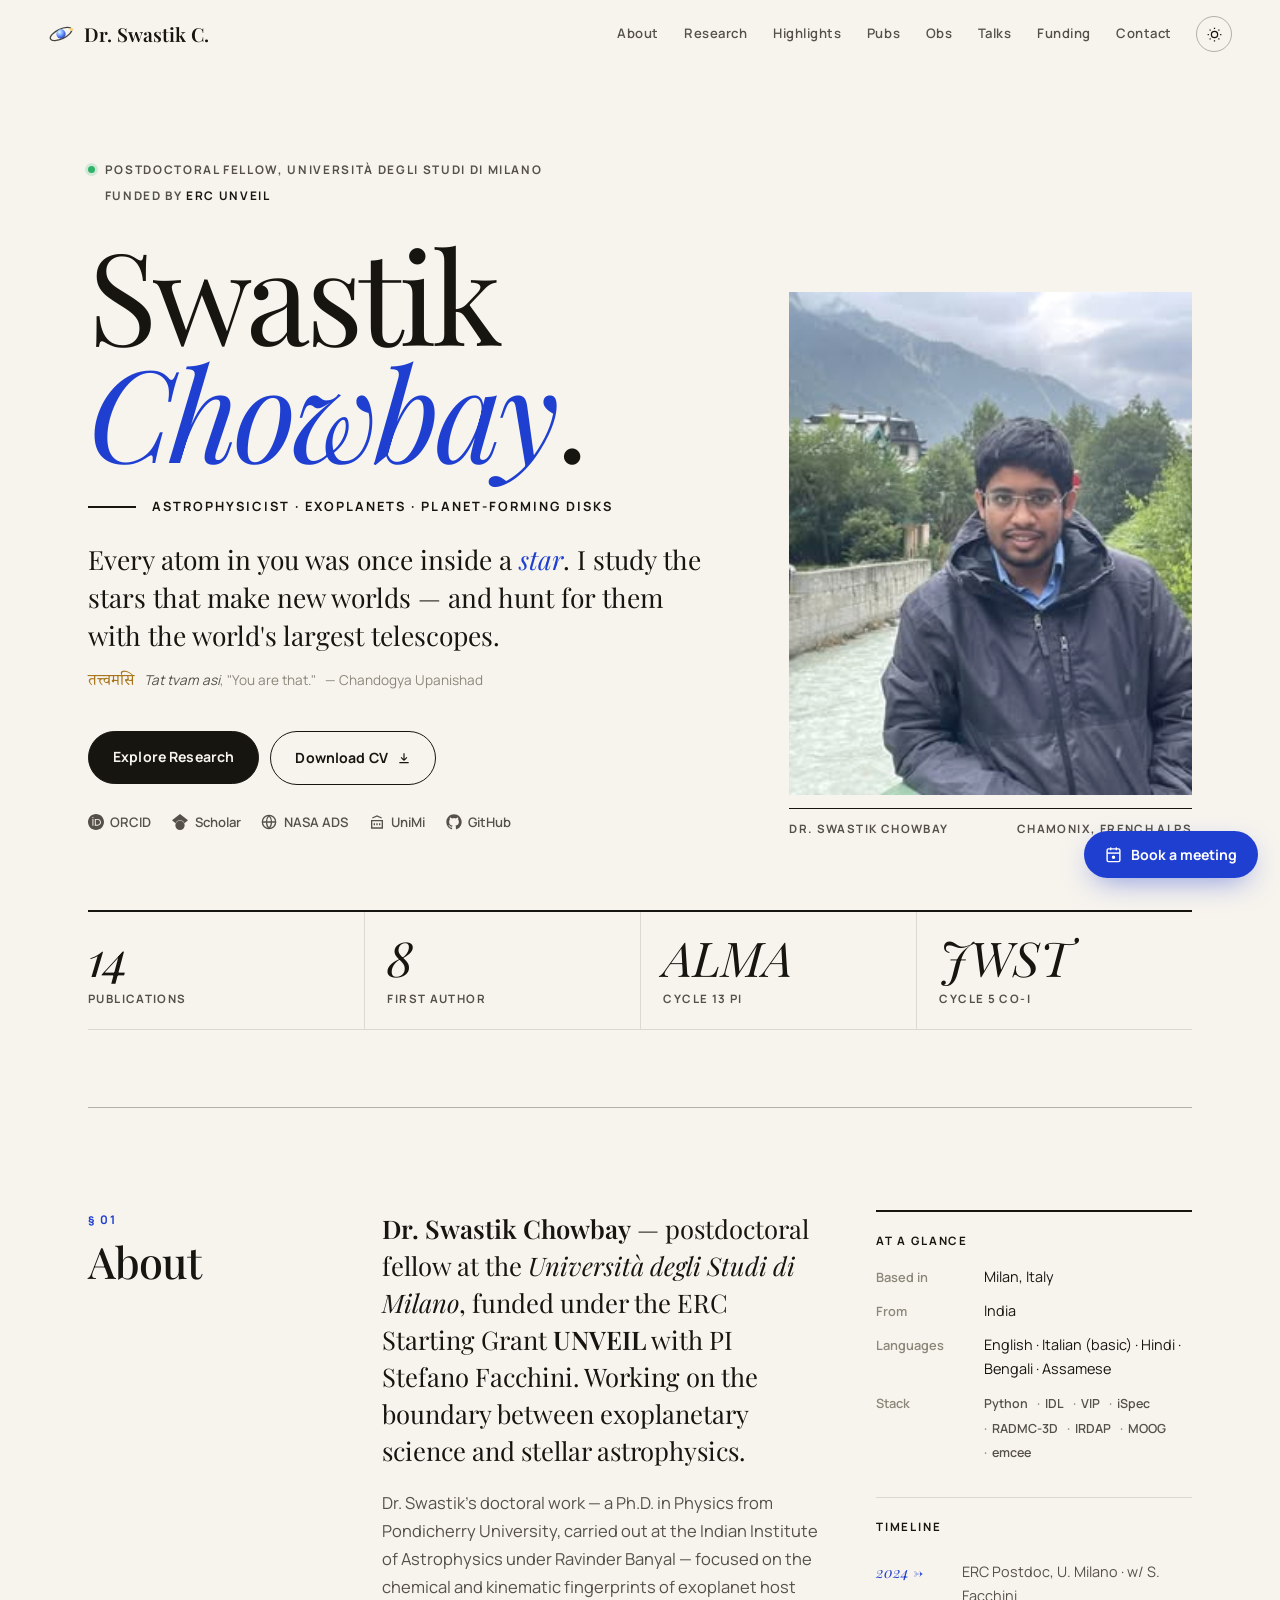
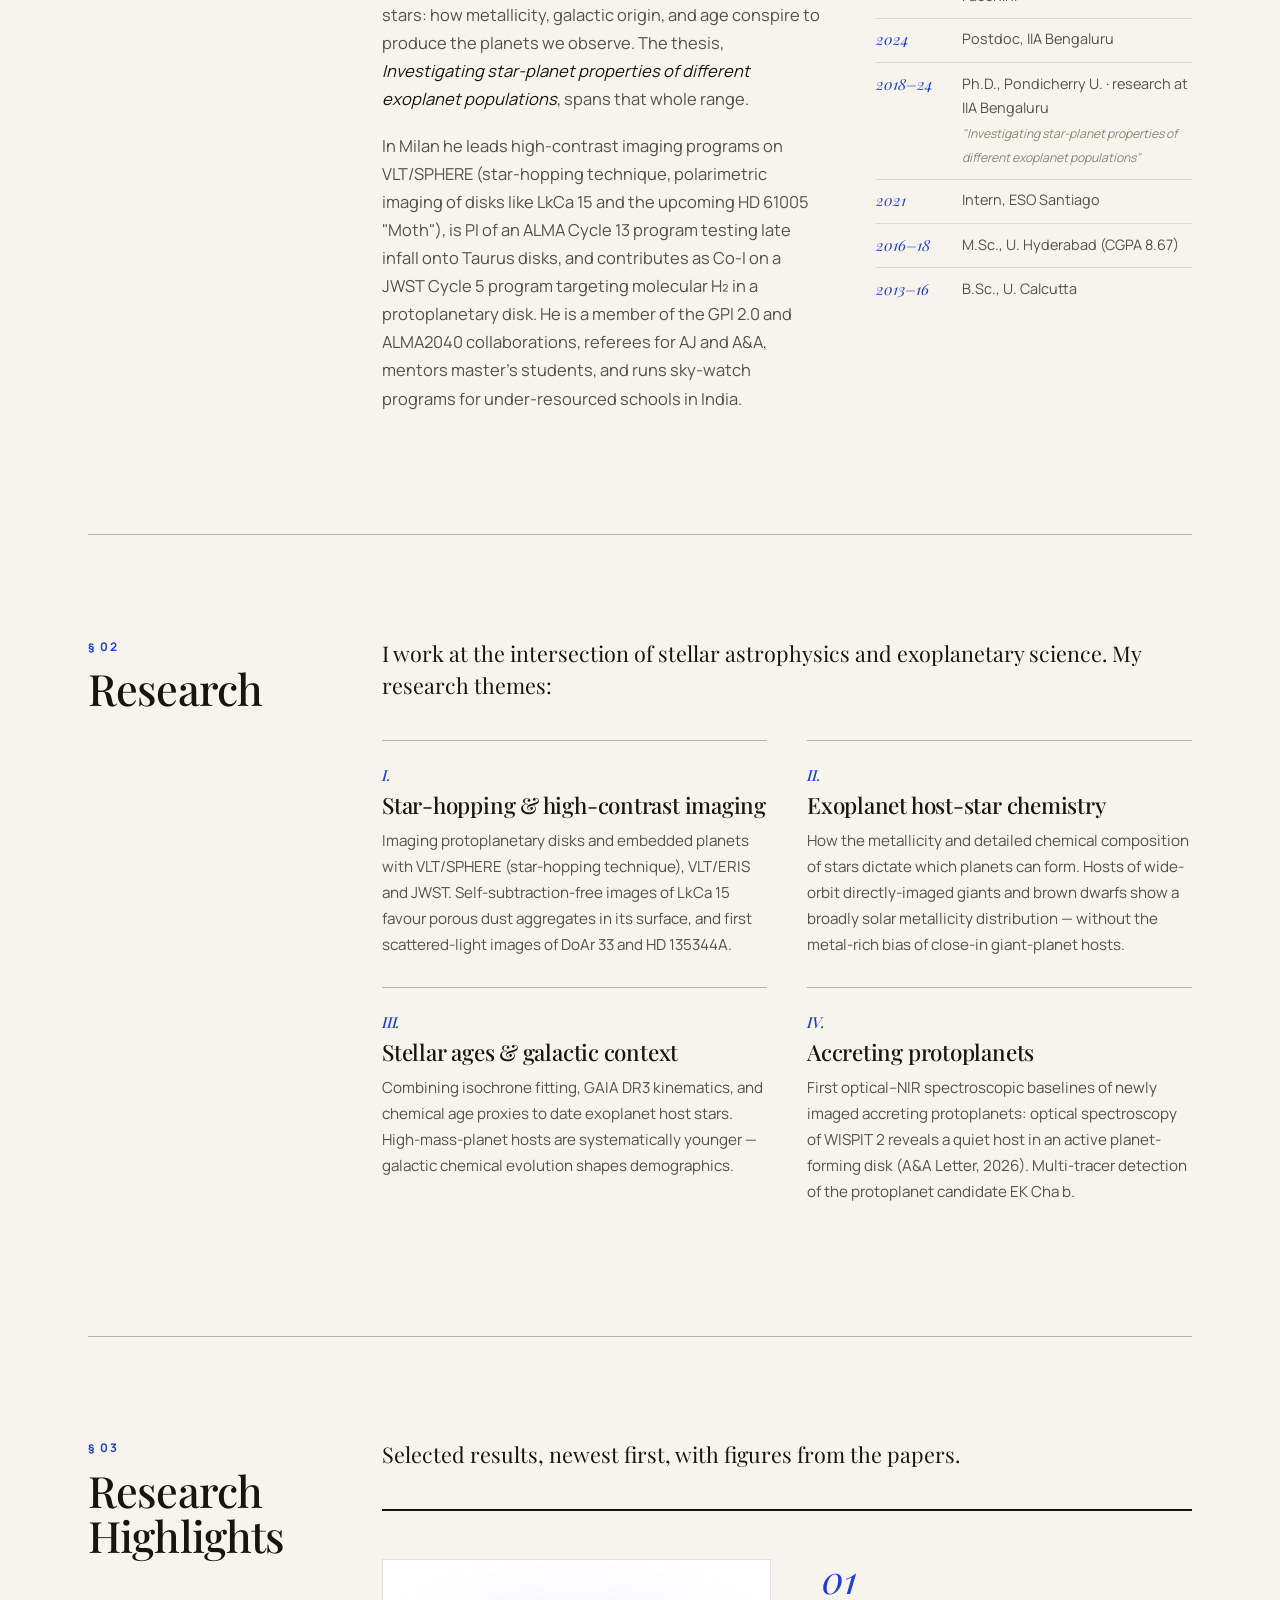
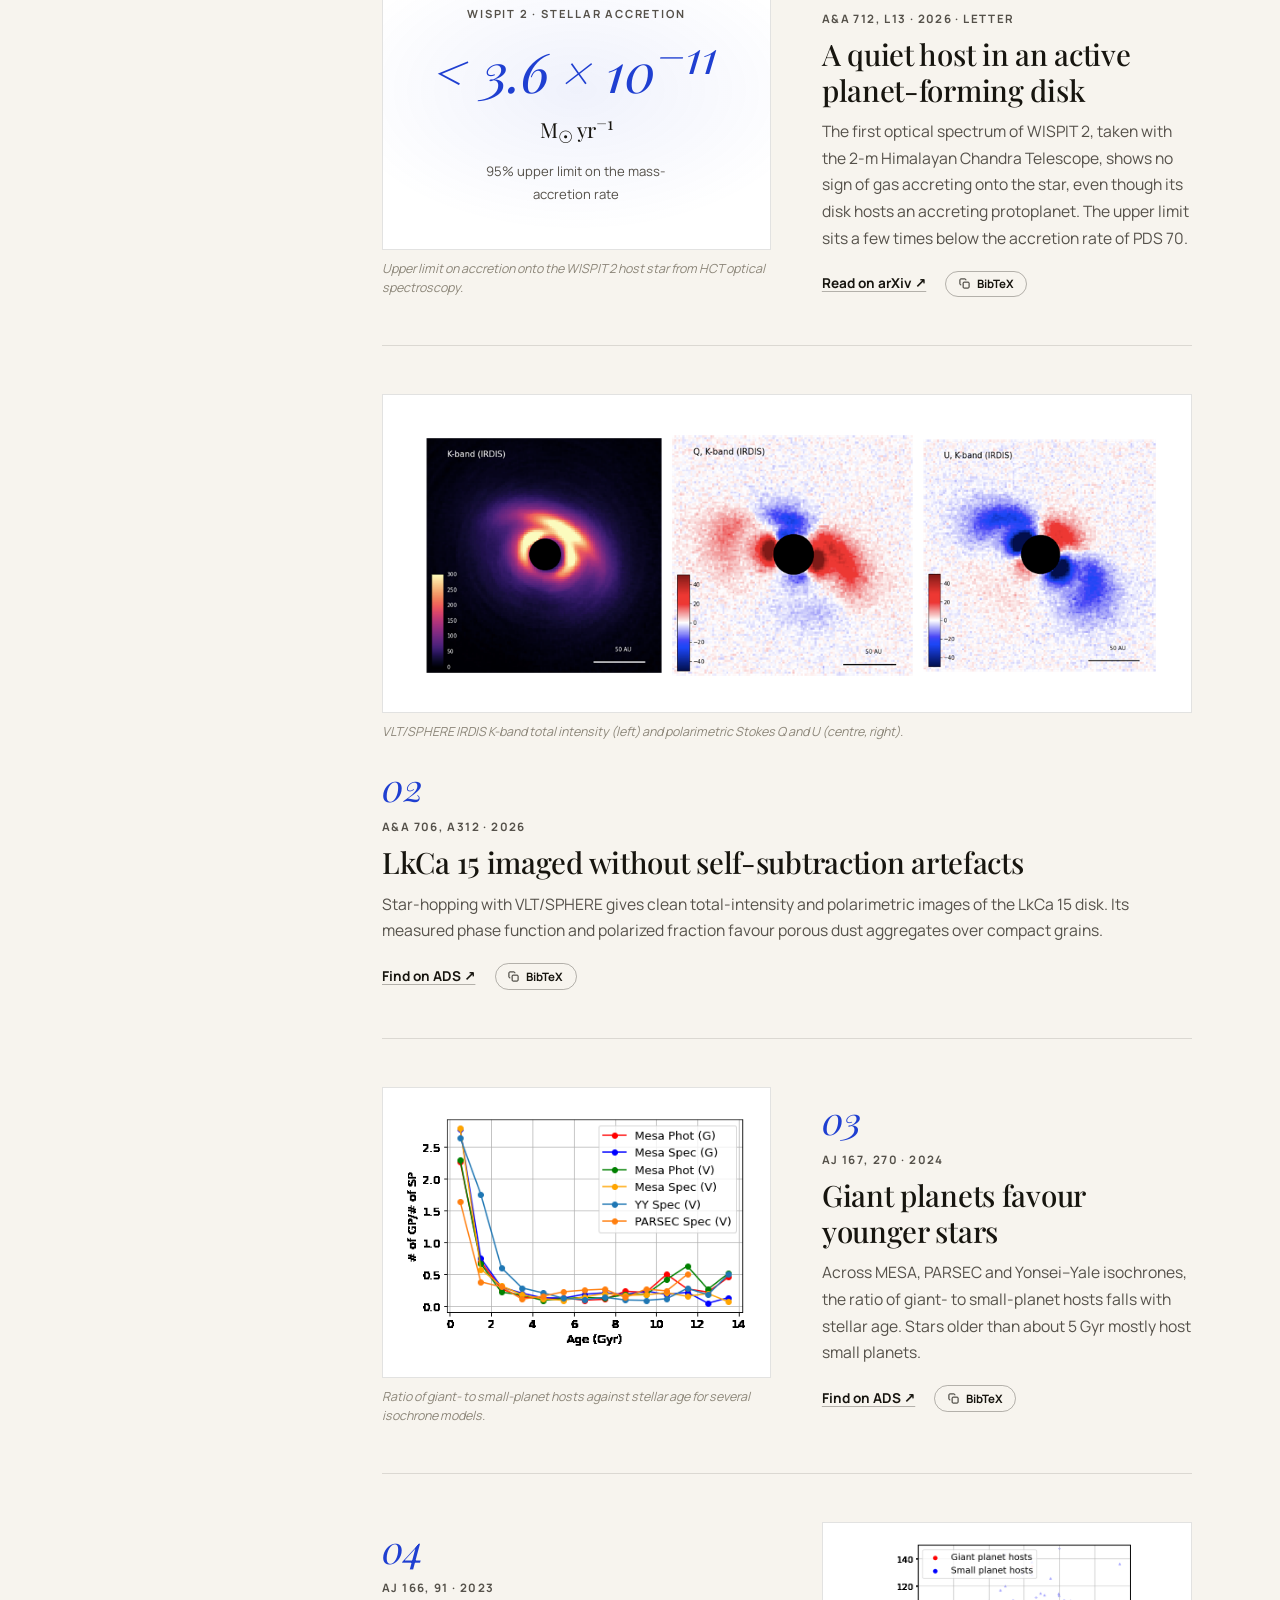
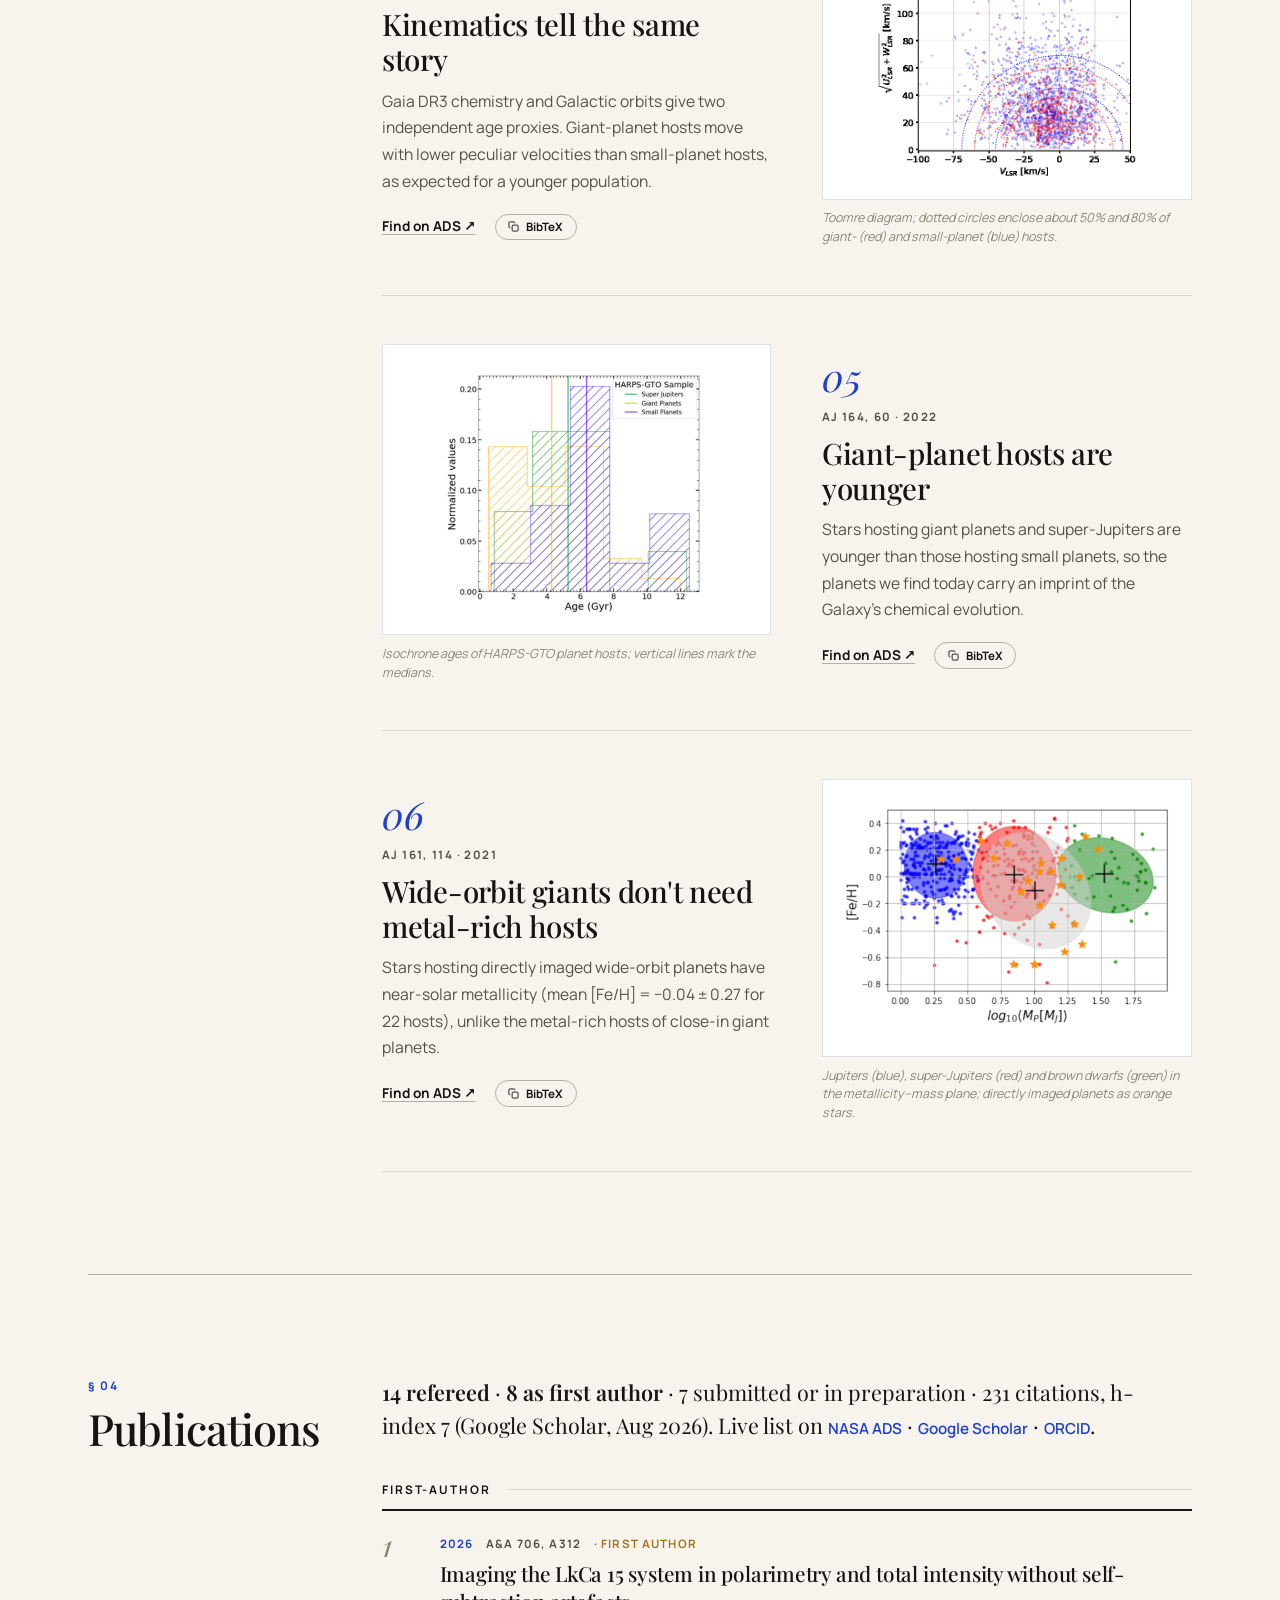
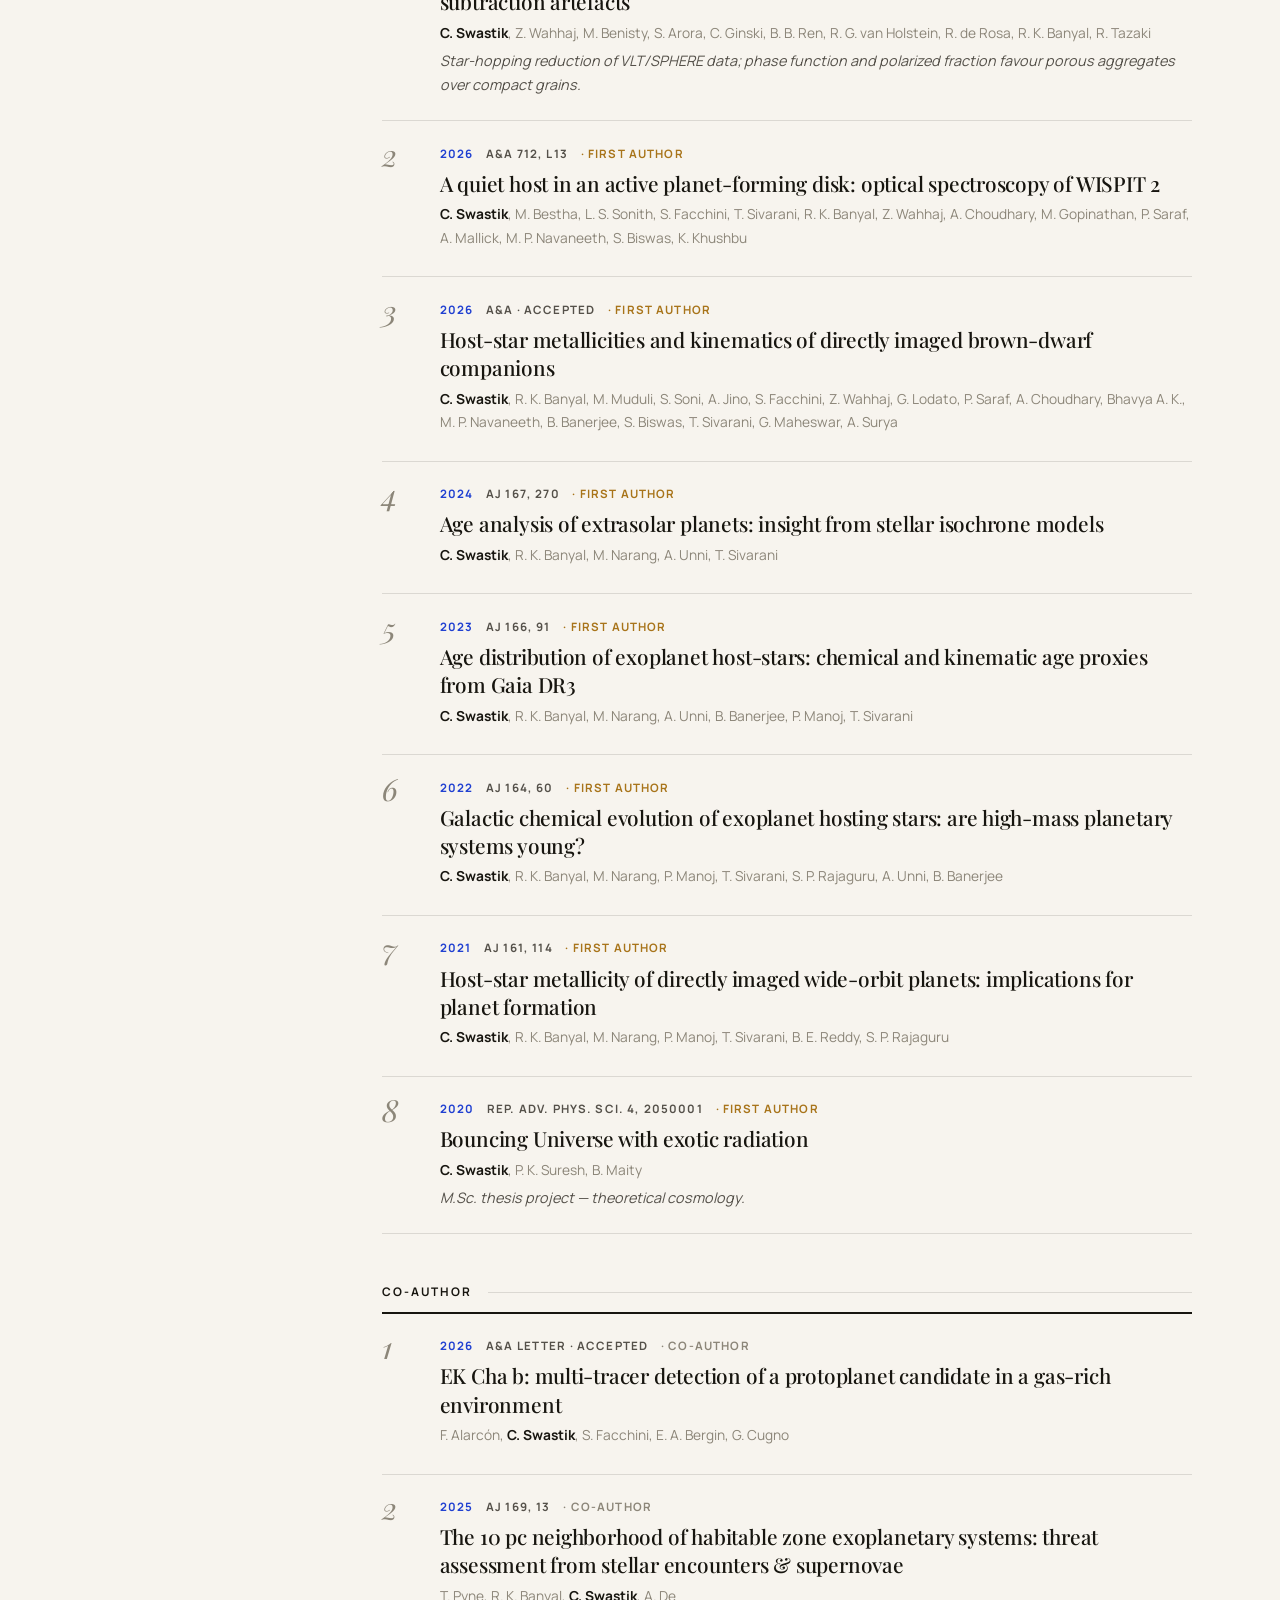
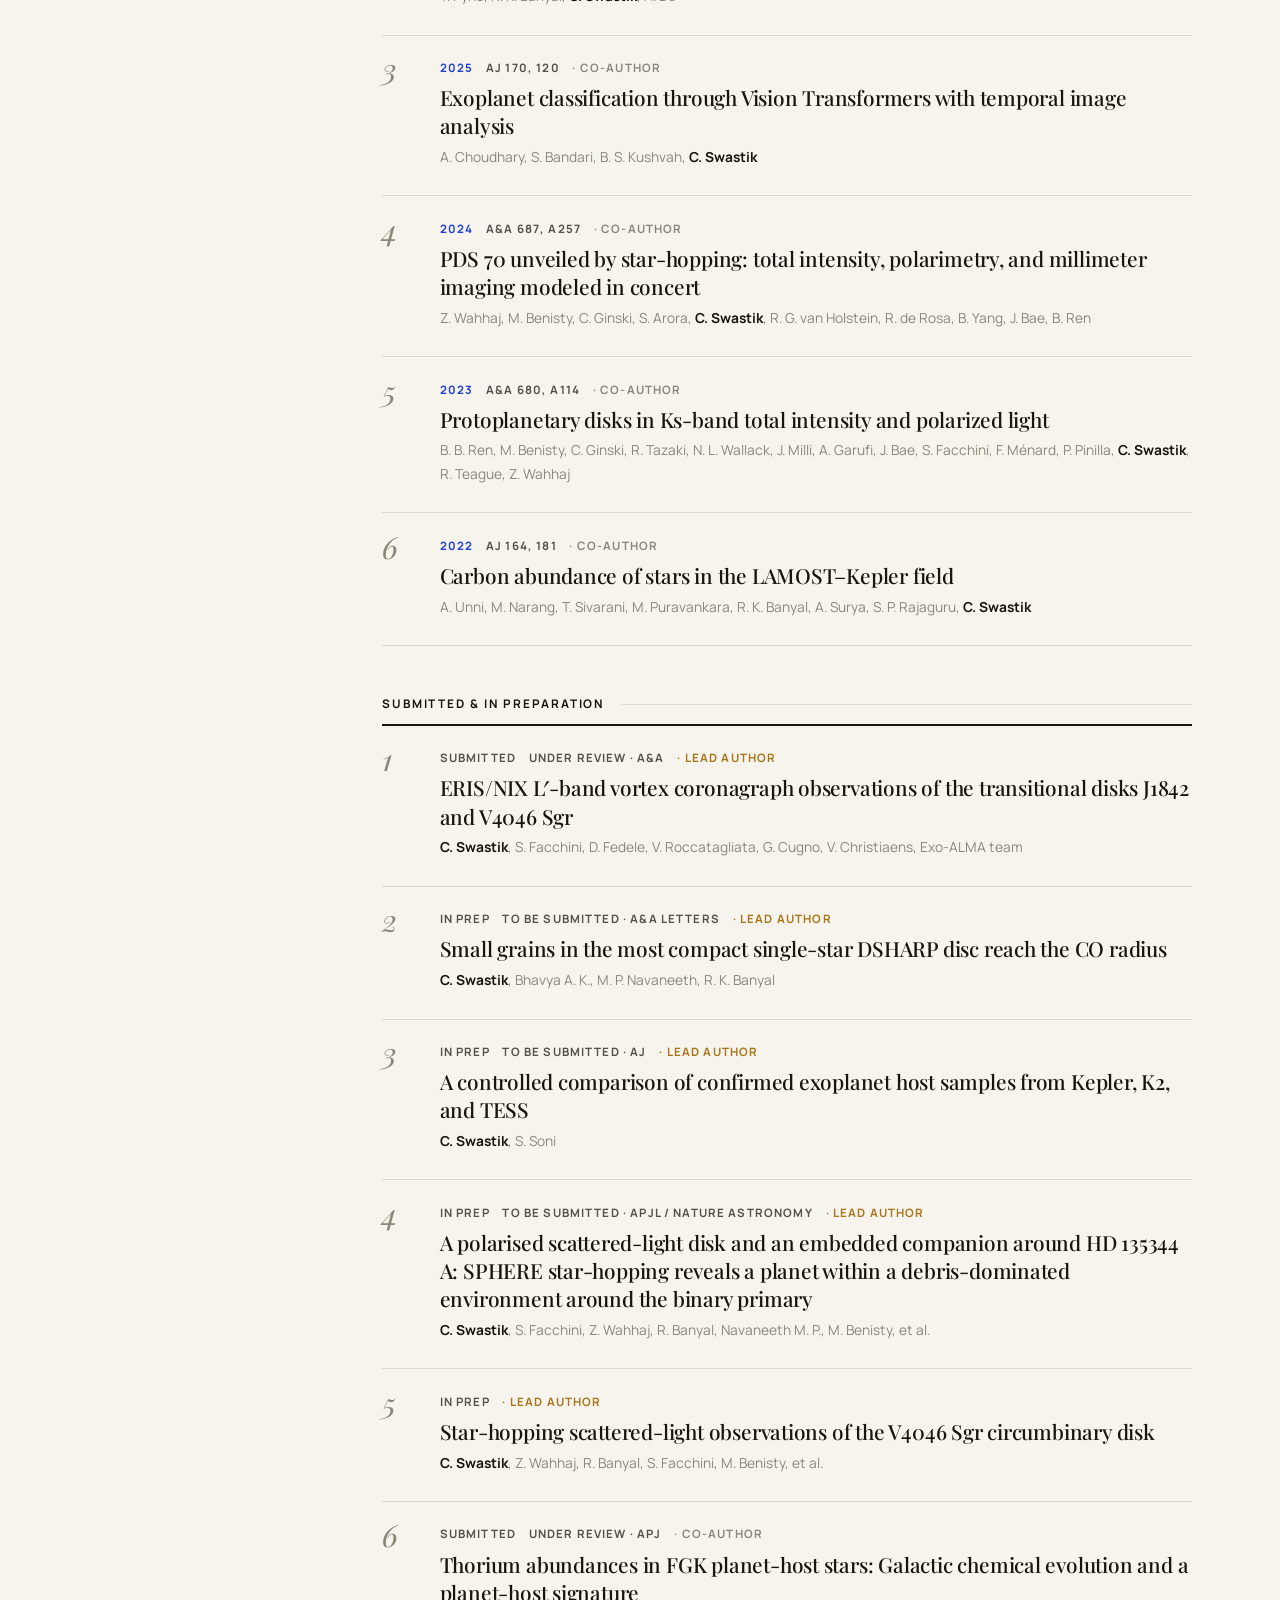
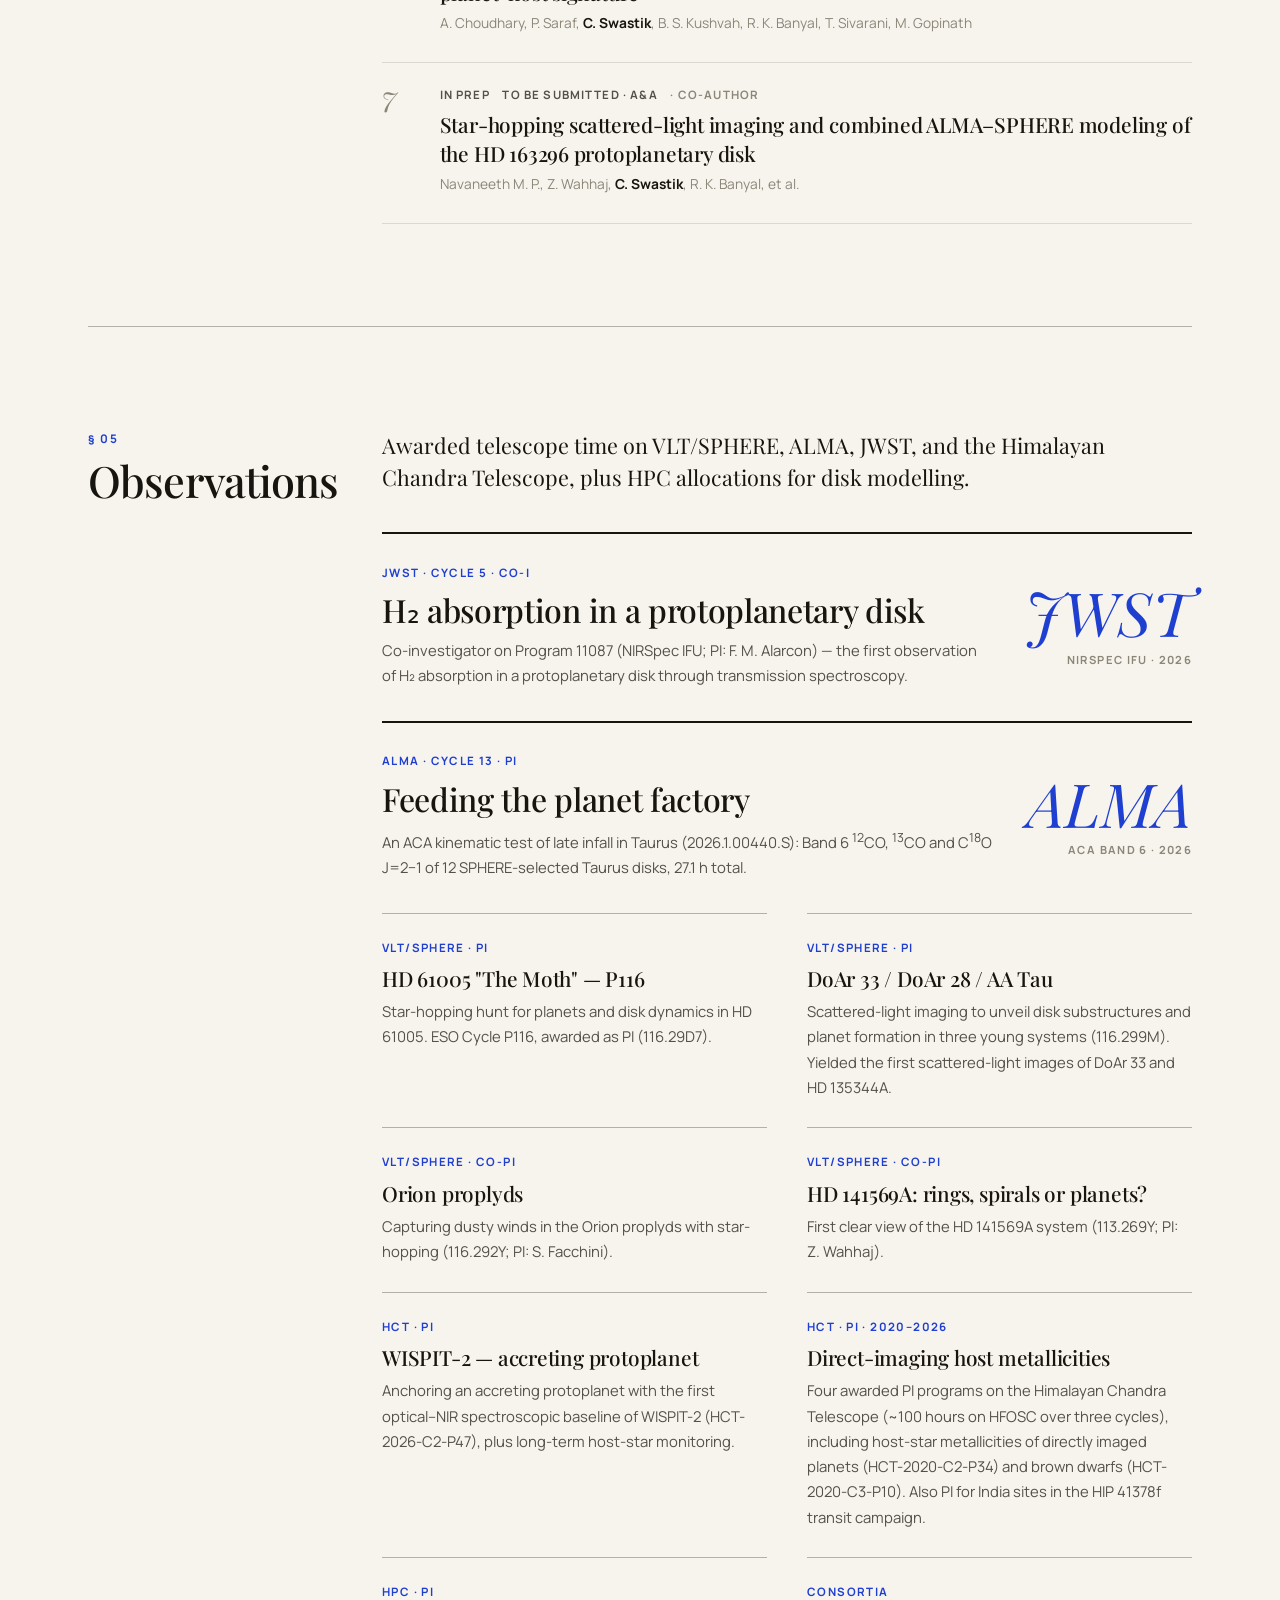
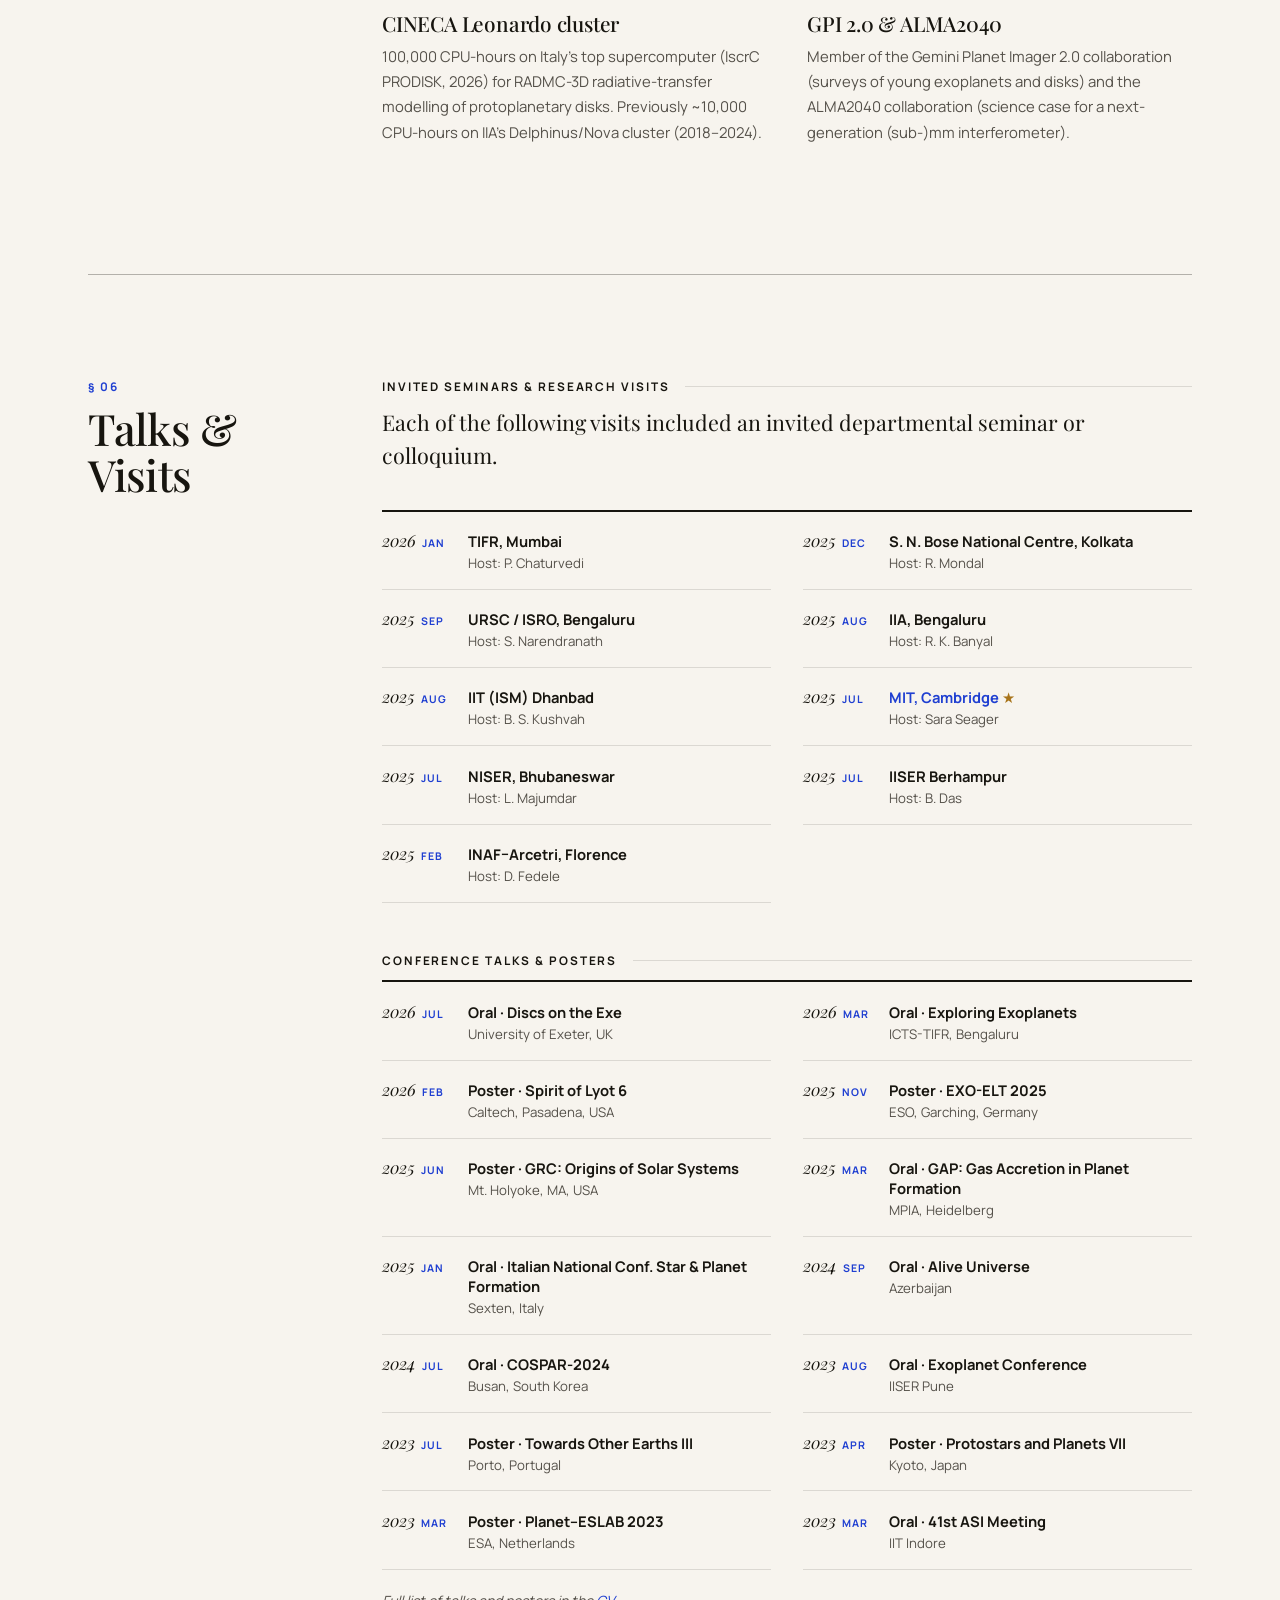
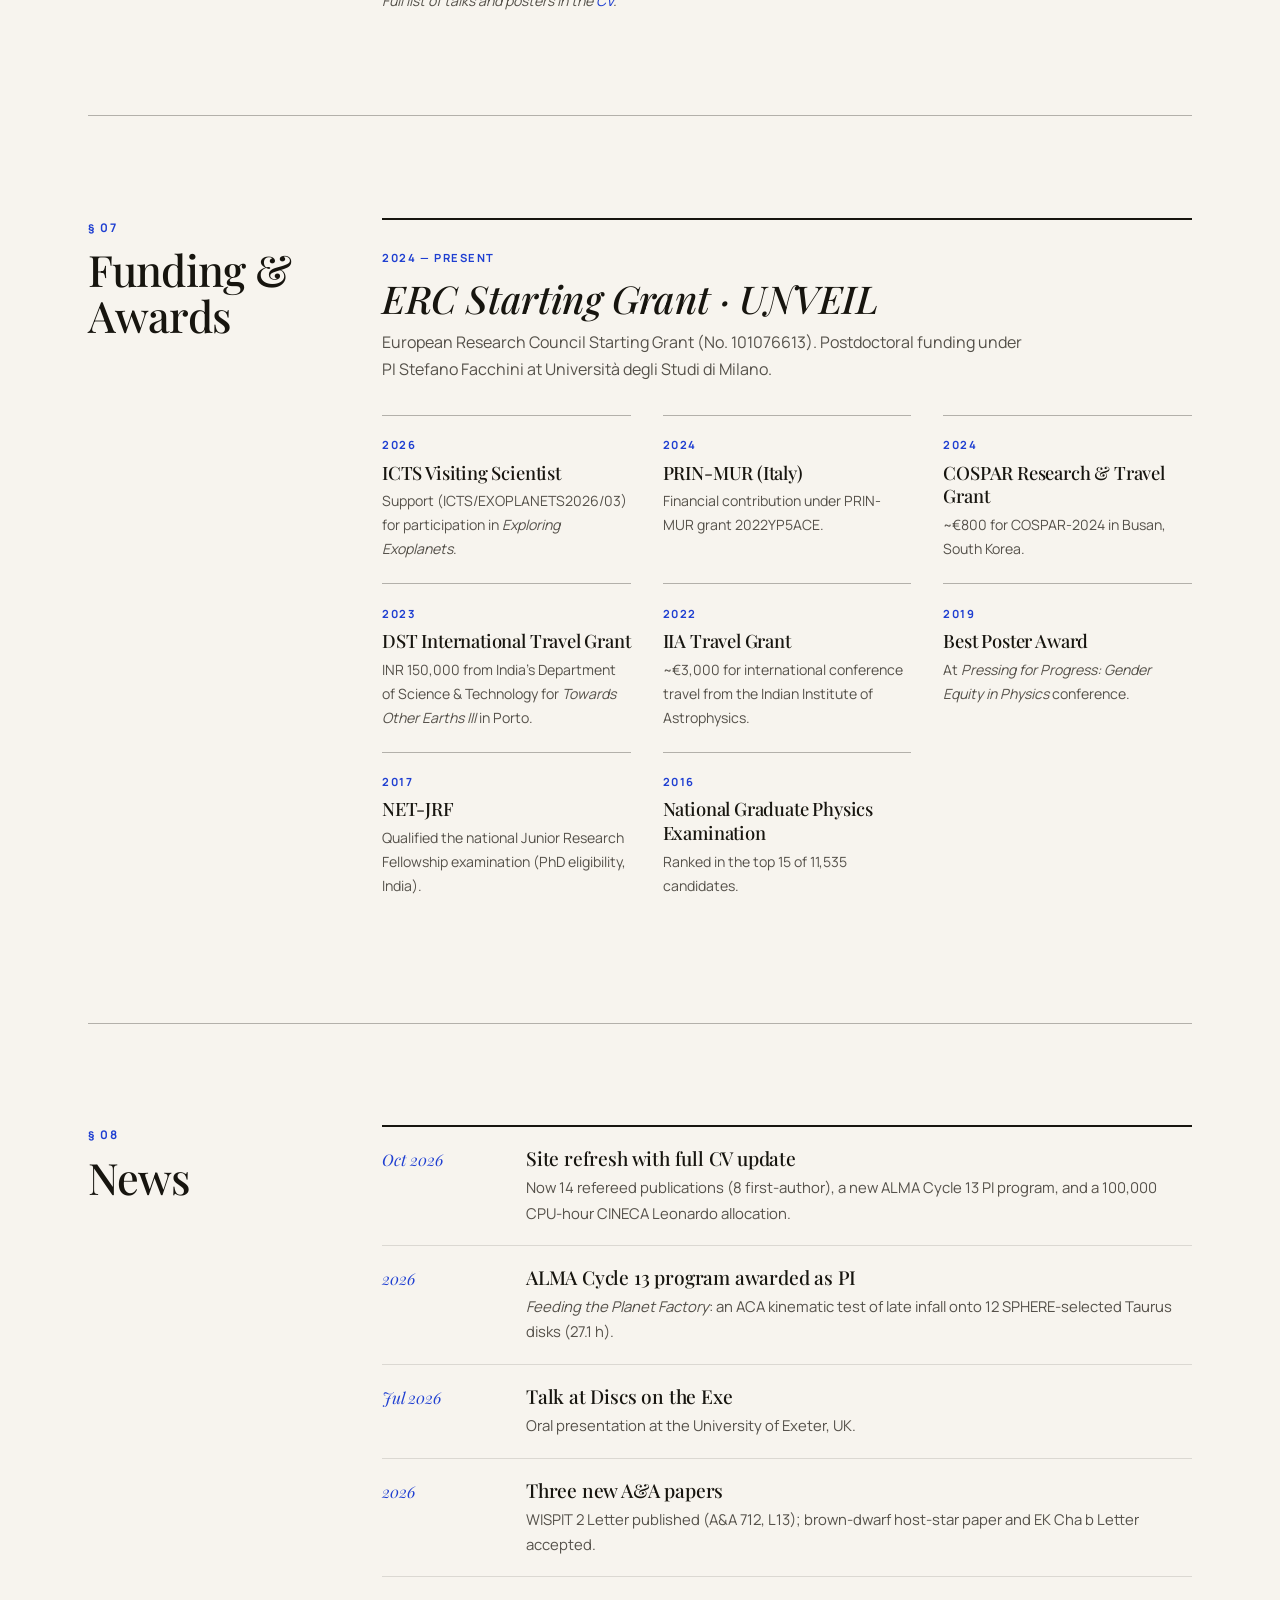
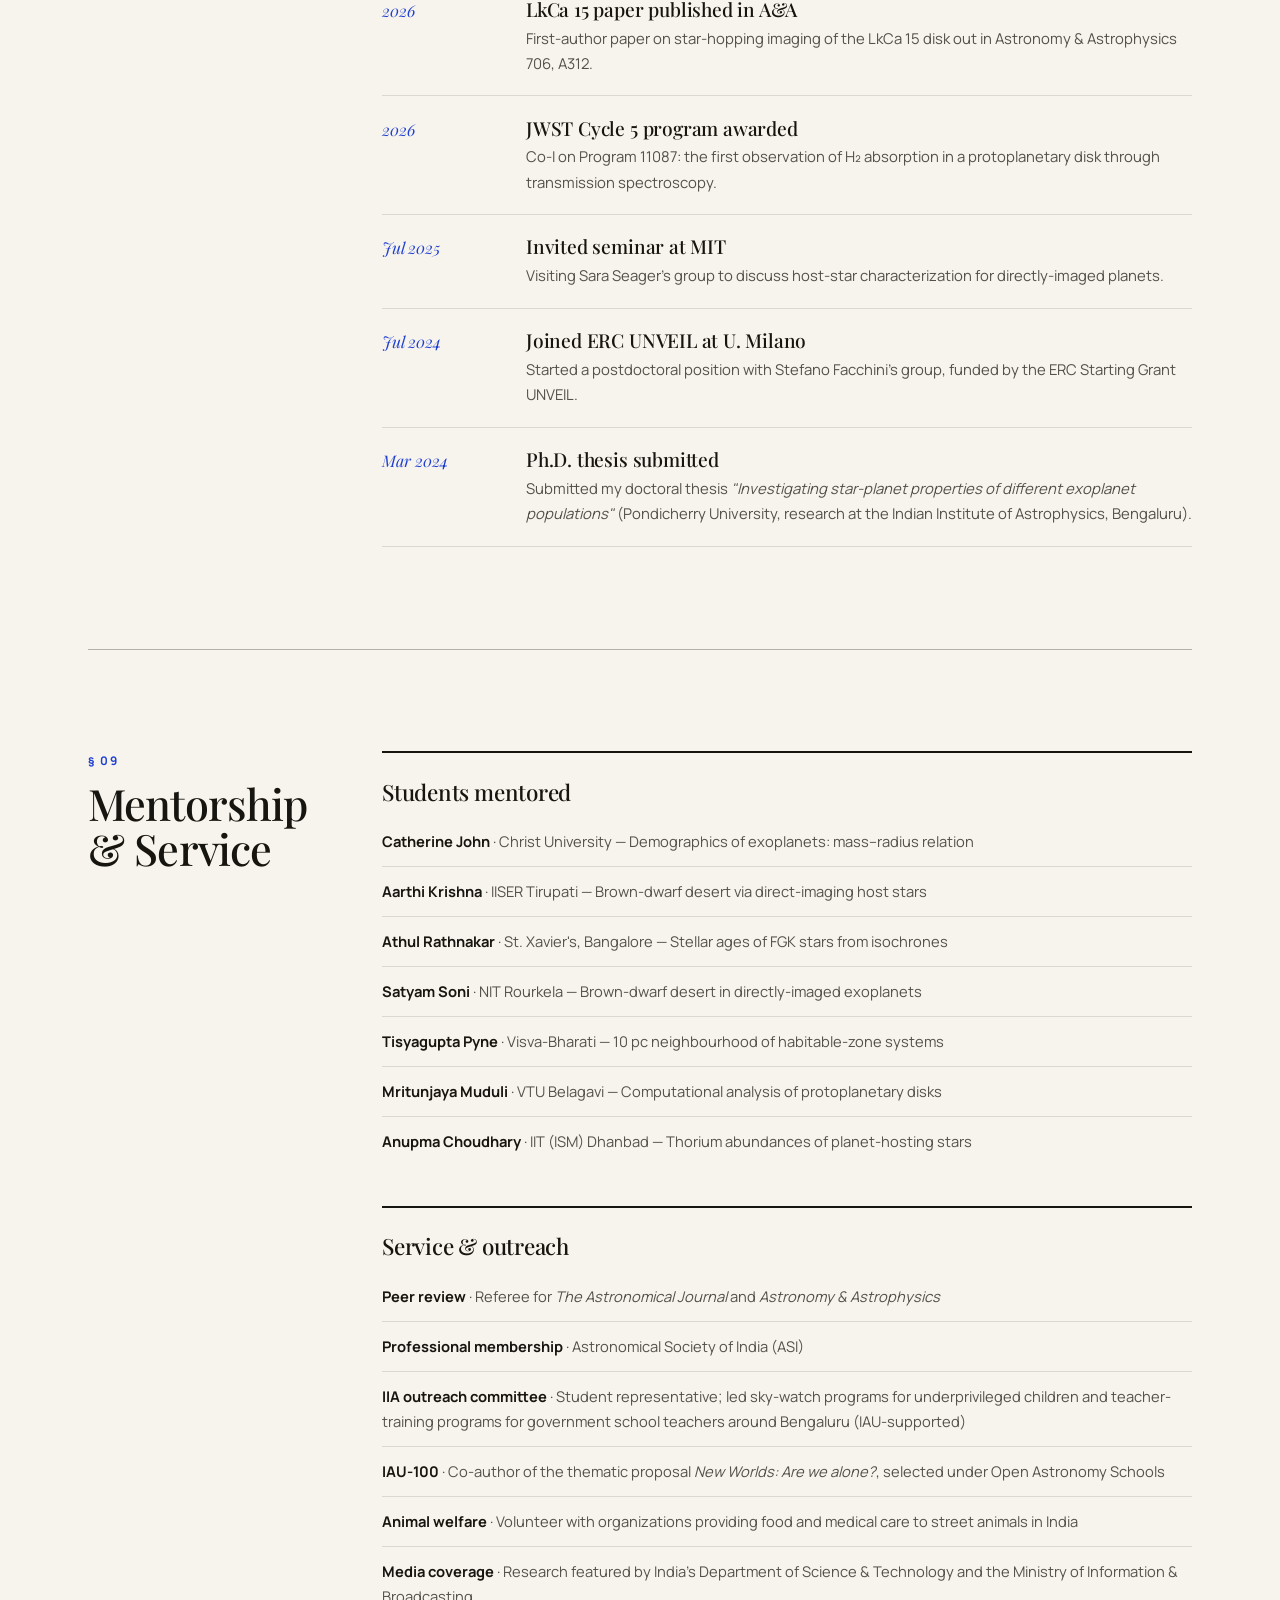
==== commit b5ace8d5: "Redesign Research Highlights as a list and add WISPIT 2 - One row per paper, newest first, figure an" ====
--- a/index.html
+++ b/index.html
@@ -310,20 +310,54 @@
         <span class="section__num">03</span>
         <h2 class="section__title" id="highlights-title">Research Highlights</h2>
       </div>
-      <p class="section__lede">Key results from my papers, shown with the published figures.</p>
+      <p class="section__lede">Selected results, newest first, with figures from the papers.</p>
 
       <div class="highlights__grid">
+        <article class="highlight">
+          <figure class="highlight__figure">
+            <div class="highlight__plate">
+              <div class="highlight__stat" role="img" aria-label="Stellar accretion rate of WISPIT 2: below 3.6 times 10 to the minus 11 solar masses per year (95 percent upper limit)">
+                <span class="highlight__stat-label">WISPIT 2 · stellar accretion</span>
+                <span class="highlight__stat-value">&lt; 3.6 × 10<sup>−11</sup></span>
+                <span class="highlight__stat-unit">M<sub>☉</sub> yr<sup>−1</sup></span>
+                <span class="highlight__stat-note">95% upper limit on the mass-accretion rate</span>
+              </div>
+            </div>
+            <figcaption>Upper limit on accretion onto the WISPIT 2 host star from HCT optical spectroscopy.</figcaption>
+          </figure>
+          <div class="highlight__body">
+            <span class="highlight__tag">A&amp;A 712, L13 · 2026 · Letter</span>
+            <h3 class="highlight__title">A quiet host in an active planet-forming disk</h3>
+            <p class="highlight__abstract">The first optical spectrum of WISPIT 2, taken with the 2-m Himalayan Chandra Telescope, shows no sign of gas accreting onto the star, even though its disk hosts an accreting protoplanet. The upper limit sits a few times below the accretion rate of PDS 70.</p>
+            <div class="highlight__links">
+              <a class="highlight__link" href="https://arxiv.org/abs/2607.20649" target="_blank" rel="noopener">Read on arXiv ↗</a>
+              <button class="cite-btn" data-cite="@article{Swastik2026WISPIT2,
+  author = {C. Swastik and M. Bestha and L. S. Sonith and S. Facchini and T. Sivarani and R. K. Banyal and Z. Wahhaj and A. Choudhary and M. Gopinathan and P. Saraf and A. Mallick and M. P. Navaneeth and S. Biswas and K. Khushbu},
+  title = {A quiet host in an active planet-forming disk: optical spectroscopy of WISPIT 2},
+  journal = {Astronomy and Astrophysics},
+  volume = {712}, pages = {L13}, year = {2026},
+  eprint = {2607.20649}
+}" title="Copy BibTeX">
+                <svg viewBox="0 0 24 24" width="11" height="11" fill="none" stroke="currentColor" stroke-width="2" aria-hidden="true"><rect x="9" y="9" width="13" height="13" rx="2"/><path d="M5 15H4a2 2 0 0 1-2-2V4a2 2 0 0 1 2-2h9a2 2 0 0 1 2 2v1"/></svg>
+                BibTeX
+              </button>
+            </div>
+          </div>
+        </article>
+
         <article class="highlight highlight--wide">
           <figure class="highlight__figure">
-            <img src="images/research/lkca15-sphere.png" alt="VLT/SPHERE K-band images of the LkCa 15 disk: total intensity, Stokes Q and Stokes U" width="1033" height="368" loading="lazy" />
+            <div class="highlight__plate">
+              <img src="images/research/lkca15-sphere.png" alt="VLT/SPHERE K-band images of the LkCa 15 disk: total intensity, Stokes Q and Stokes U" width="1033" height="368" loading="lazy" />
+            </div>
+            <figcaption>VLT/SPHERE IRDIS K-band total intensity (left) and polarimetric Stokes Q and U (centre, right).</figcaption>
           </figure>
           <div class="highlight__body">
-            <span class="highlight__tag">2026 · A&amp;A 706, A312</span>
+            <span class="highlight__tag">A&amp;A 706, A312 · 2026</span>
             <h3 class="highlight__title">LkCa 15 imaged without self-subtraction artefacts</h3>
-            <p class="highlight__abstract">Star-hopping with VLT/SPHERE gives a clean polarimetric and total-intensity view of the LkCa 15 protoplanetary disk. The measured phase function and polarized fraction favour porous dust aggregates over compact grains, and the same method recovered three survey disks that the original reduction missed.</p>
-            <p class="highlight__caption">VLT/SPHERE IRDIS K-band total intensity (left) and polarimetric Stokes <em>Q</em> and <em>U</em> (centre, right) images of LkCa 15.</p>
-            <div class="highlight__cite">
-              <span>C. Swastik, Z. Wahhaj, M. Benisty et al.</span>
+            <p class="highlight__abstract">Star-hopping with VLT/SPHERE gives clean total-intensity and polarimetric images of the LkCa 15 disk. Its measured phase function and polarized fraction favour porous dust aggregates over compact grains.</p>
+            <div class="highlight__links">
+              <a class="highlight__link" href="https://ui.adsabs.harvard.edu/search/q=title%3A%22Imaging%20the%20LkCa%2015%20system%20in%20polarimetry%20and%20total%20intensity%20without%20self-subtraction%20artefacts%22" target="_blank" rel="noopener">Find on ADS ↗</a>
               <button class="cite-btn" data-cite="@article{Swastik2026LkCa15,
   author = {C. Swastik and Z. Wahhaj and M. Benisty and S. Arora and C. Ginski and B. B. Ren and R. G. van Holstein and R. de Rosa and R. K. Banyal and R. Tazaki},
   title = {Imaging the LkCa 15 system in polarimetry and total intensity without self-subtraction artefacts},
@@ -339,20 +373,22 @@
 
         <article class="highlight">
           <figure class="highlight__figure">
-            <img src="images/research/dip-host-metallicity.png" alt="Gaussian-mixture clusters of Jupiters, super-Jupiters and brown dwarfs in the metallicity versus planet-mass plane" width="998" height="683" loading="lazy" />
+            <div class="highlight__plate">
+              <img src="images/research/isochrone-giant-ratio.png" alt="Ratio of giant-planet to small-planet hosts as a function of stellar age for several isochrone models" width="398" height="268" loading="lazy" />
+            </div>
+            <figcaption>Ratio of giant- to small-planet hosts against stellar age for several isochrone models.</figcaption>
           </figure>
           <div class="highlight__body">
-            <span class="highlight__tag">2021 · AJ 161, 114</span>
-            <h3 class="highlight__title">Wide-orbit giants don't need metal-rich hosts</h3>
-            <p class="highlight__abstract">Spectroscopic metallicities for stars hosting directly imaged planets give a mean [Fe/H] of −0.04 ± 0.27 dex for 22 hosts: close to solar with a large scatter, unlike the metal-rich hosts of close-in giant planets. Wide-orbit companions therefore point to a different formation pathway.</p>
-            <p class="highlight__caption">Gaussian-mixture clusters of Jupiter-type planets (blue), super-Jupiters (red) and brown dwarfs (green) in the metallicity–mass plane. The directly imaged planets studied (orange stars, grey ellipse) sit between super-Jupiters and brown dwarfs.</p>
-            <div class="highlight__cite">
-              <span>C. Swastik, R. K. Banyal, M. Narang et al.</span>
-              <button class="cite-btn" data-cite="@article{Swastik2021,
-  author = {C. Swastik and R. K. Banyal and M. Narang and P. Manoj and T. Sivarani and B. E. Reddy and S. P. Rajaguru},
-  title = {Host-star metallicity of directly imaged wide-orbit planets: implications for planet formation},
+            <span class="highlight__tag">AJ 167, 270 · 2024</span>
+            <h3 class="highlight__title">Giant planets favour younger stars</h3>
+            <p class="highlight__abstract">Across MESA, PARSEC and Yonsei–Yale isochrones, the ratio of giant- to small-planet hosts falls with stellar age. Stars older than about 5 Gyr mostly host small planets.</p>
+            <div class="highlight__links">
+              <a class="highlight__link" href="https://ui.adsabs.harvard.edu/search/q=title%3A%22Age%20analysis%20of%20extrasolar%20planets%3A%20insight%20from%20stellar%20isochrone%20models%22" target="_blank" rel="noopener">Find on ADS ↗</a>
+              <button class="cite-btn" data-cite="@article{Swastik2024,
+  author = {C. Swastik and R. K. Banyal and M. Narang and A. Unni and T. Sivarani},
+  title = {Age analysis of extrasolar planets: insight from stellar isochrone models},
   journal = {The Astronomical Journal},
-  volume = {161}, pages = {114}, year = {2021}
+  volume = {167}, pages = {270}, year = {2024}
 }" title="Copy BibTeX">
                 <svg viewBox="0 0 24 24" width="11" height="11" fill="none" stroke="currentColor" stroke-width="2" aria-hidden="true"><rect x="9" y="9" width="13" height="13" rx="2"/><path d="M5 15H4a2 2 0 0 1-2-2V4a2 2 0 0 1 2-2h9a2 2 0 0 1 2 2v1"/></svg>
                 BibTeX
@@ -363,15 +399,43 @@
 
         <article class="highlight">
           <figure class="highlight__figure">
-            <img src="images/research/gce-host-ages.png" alt="Age histograms of stars hosting small planets, giant planets and super-Jupiters in the HARPS-GTO sample" width="1100" height="966" loading="lazy" />
+            <div class="highlight__plate">
+              <img src="images/research/gaia-toomre.png" alt="Toomre diagram of giant-planet and small-planet host stars from Gaia DR3" width="584" height="529" loading="lazy" />
+            </div>
+            <figcaption>Toomre diagram; dotted circles enclose about 50% and 80% of giant- (red) and small-planet (blue) hosts.</figcaption>
           </figure>
           <div class="highlight__body">
-            <span class="highlight__tag">2022 · AJ 164, 60</span>
+            <span class="highlight__tag">AJ 166, 91 · 2023</span>
+            <h3 class="highlight__title">Kinematics tell the same story</h3>
+            <p class="highlight__abstract">Gaia DR3 chemistry and Galactic orbits give two independent age proxies. Giant-planet hosts move with lower peculiar velocities than small-planet hosts, as expected for a younger population.</p>
+            <div class="highlight__links">
+              <a class="highlight__link" href="https://ui.adsabs.harvard.edu/search/q=title%3A%22Age%20distribution%20of%20exoplanet%20host-stars%3A%20chemical%20and%20kinematic%20age%20proxies%20from%20GAIA%20DR3%22" target="_blank" rel="noopener">Find on ADS ↗</a>
+              <button class="cite-btn" data-cite="@article{Swastik2023,
+  author = {C. Swastik and R. K. Banyal and M. Narang and A. Unni and B. Banerjee and P. Manoj and T. Sivarani},
+  title = {Age distribution of exoplanet host-stars: chemical and kinematic age proxies from Gaia DR3},
+  journal = {The Astronomical Journal},
+  volume = {166}, pages = {91}, year = {2023}
+}" title="Copy BibTeX">
+                <svg viewBox="0 0 24 24" width="11" height="11" fill="none" stroke="currentColor" stroke-width="2" aria-hidden="true"><rect x="9" y="9" width="13" height="13" rx="2"/><path d="M5 15H4a2 2 0 0 1-2-2V4a2 2 0 0 1 2-2h9a2 2 0 0 1 2 2v1"/></svg>
+                BibTeX
+              </button>
+            </div>
+          </div>
+        </article>
+
+        <article class="highlight">
+          <figure class="highlight__figure">
+            <div class="highlight__plate">
+              <img src="images/research/gce-host-ages.png" alt="Age histograms of stars hosting small planets, giant planets and super-Jupiters in the HARPS-GTO sample" width="1100" height="966" loading="lazy" />
+            </div>
+            <figcaption>Isochrone ages of HARPS-GTO planet hosts; vertical lines mark the medians.</figcaption>
+          </figure>
+          <div class="highlight__body">
+            <span class="highlight__tag">AJ 164, 60 · 2022</span>
             <h3 class="highlight__title">Giant-planet hosts are younger</h3>
-            <p class="highlight__abstract">Homogeneous abundances and isochrone ages for planet hosts in the HARPS-GTO, CKS and CPS surveys show host chemistry and age changing with planet mass. Stars hosting giant planets and super-Jupiters are younger than those hosting small planets, so planet demographics carry an imprint of Galactic chemical evolution.</p>
-            <p class="highlight__caption">Isochrone ages of HARPS-GTO planet hosts, split into super-Jupiters, giant planets and small planets. Vertical lines mark each median.</p>
-            <div class="highlight__cite">
-              <span>C. Swastik, R. K. Banyal, M. Narang et al.</span>
+            <p class="highlight__abstract">Stars hosting giant planets and super-Jupiters are younger than those hosting small planets, so the planets we find today carry an imprint of the Galaxy's chemical evolution.</p>
+            <div class="highlight__links">
+              <a class="highlight__link" href="https://ui.adsabs.harvard.edu/search/q=title%3A%22Galactic%20chemical%20evolution%20of%20exoplanet%20hosting%20stars%3A%20are%20high-mass%20planetary%20systems%20young%3F%22" target="_blank" rel="noopener">Find on ADS ↗</a>
               <button class="cite-btn" data-cite="@article{Swastik2022,
   author = {C. Swastik and R. K. Banyal and M. Narang and P. Manoj and T. Sivarani and S. P. Rajaguru and A. Unni and B. Banerjee},
   title = {Galactic chemical evolution of exoplanet hosting stars: are high-mass planetary systems young?},
@@ -387,44 +451,22 @@
 
         <article class="highlight">
           <figure class="highlight__figure">
-            <img src="images/research/gaia-toomre.png" alt="Toomre diagram of giant-planet and small-planet host stars from Gaia DR3" width="584" height="529" loading="lazy" />
+            <div class="highlight__plate">
+              <img src="images/research/dip-host-metallicity.png" alt="Gaussian-mixture clusters of Jupiters, super-Jupiters and brown dwarfs in the metallicity versus planet-mass plane" width="998" height="683" loading="lazy" />
+            </div>
+            <figcaption>Jupiters (blue), super-Jupiters (red) and brown dwarfs (green) in the metallicity–mass plane; directly imaged planets as orange stars.</figcaption>
           </figure>
           <div class="highlight__body">
-            <span class="highlight__tag">2023 · AJ 166, 91</span>
-            <h3 class="highlight__title">Kinematics tell the same story</h3>
-            <p class="highlight__abstract">Gaia DR3 chemistry and Galactic orbits give two independent age proxies for planet hosts. Giant-planet hosts move with lower peculiar velocities than small-planet hosts, as expected for a younger, kinematically colder population.</p>
-            <p class="highlight__caption">Toomre diagram of planet hosts. Red and blue dotted circles enclose about 50% (inner) and 80% (outer) of giant- and small-planet hosts respectively.</p>
-            <div class="highlight__cite">
-              <span>C. Swastik, R. K. Banyal, M. Narang et al.</span>
-              <button class="cite-btn" data-cite="@article{Swastik2023,
-  author = {C. Swastik and R. K. Banyal and M. Narang and A. Unni and B. Banerjee and P. Manoj and T. Sivarani},
-  title = {Age distribution of exoplanet host-stars: chemical and kinematic age proxies from Gaia DR3},
+            <span class="highlight__tag">AJ 161, 114 · 2021</span>
+            <h3 class="highlight__title">Wide-orbit giants don't need metal-rich hosts</h3>
+            <p class="highlight__abstract">Stars hosting directly imaged wide-orbit planets have near-solar metallicity (mean [Fe/H] = −0.04 ± 0.27 for 22 hosts), unlike the metal-rich hosts of close-in giant planets.</p>
+            <div class="highlight__links">
+              <a class="highlight__link" href="https://ui.adsabs.harvard.edu/search/q=title%3A%22Host-star%20metallicity%20of%20directly%20imaged%20wide-orbit%20planets%3A%20implications%20for%20planet%20formation%22" target="_blank" rel="noopener">Find on ADS ↗</a>
+              <button class="cite-btn" data-cite="@article{Swastik2021,
+  author = {C. Swastik and R. K. Banyal and M. Narang and P. Manoj and T. Sivarani and B. E. Reddy and S. P. Rajaguru},
+  title = {Host-star metallicity of directly imaged wide-orbit planets: implications for planet formation},
   journal = {The Astronomical Journal},
-  volume = {166}, pages = {91}, year = {2023}
-}" title="Copy BibTeX">
-                <svg viewBox="0 0 24 24" width="11" height="11" fill="none" stroke="currentColor" stroke-width="2" aria-hidden="true"><rect x="9" y="9" width="13" height="13" rx="2"/><path d="M5 15H4a2 2 0 0 1-2-2V4a2 2 0 0 1 2-2h9a2 2 0 0 1 2 2v1"/></svg>
-                BibTeX
-              </button>
-            </div>
-          </div>
-        </article>
-
-        <article class="highlight">
-          <figure class="highlight__figure">
-            <img src="images/research/isochrone-giant-ratio.png" alt="Ratio of giant-planet to small-planet hosts as a function of stellar age for several isochrone models" width="398" height="268" loading="lazy" />
-          </figure>
-          <div class="highlight__body">
-            <span class="highlight__tag">2024 · AJ 167, 270</span>
-            <h3 class="highlight__title">Giant planets favour younger stars</h3>
-            <p class="highlight__abstract">Ages from MESA, PARSEC and Yonsei–Yale isochrones, with Gaia and spectroscopic inputs, agree: the ratio of giant- to small-planet hosts falls with stellar age, and stars older than about 5 Gyr mostly host small planets.</p>
-            <p class="highlight__caption">Ratio of giant-planet to small-planet hosts against stellar age (1 Gyr bins) for different isochrone models and input parameters.</p>
-            <div class="highlight__cite">
-              <span>C. Swastik, R. K. Banyal, M. Narang et al.</span>
-              <button class="cite-btn" data-cite="@article{Swastik2024,
-  author = {C. Swastik and R. K. Banyal and M. Narang and A. Unni and T. Sivarani},
-  title = {Age analysis of extrasolar planets: insight from stellar isochrone models},
-  journal = {The Astronomical Journal},
-  volume = {167}, pages = {270}, year = {2024}
+  volume = {161}, pages = {114}, year = {2021}
 }" title="Copy BibTeX">
                 <svg viewBox="0 0 24 24" width="11" height="11" fill="none" stroke="currentColor" stroke-width="2" aria-hidden="true"><rect x="9" y="9" width="13" height="13" rx="2"/><path d="M5 15H4a2 2 0 0 1-2-2V4a2 2 0 0 1 2-2h9a2 2 0 0 1 2 2v1"/></svg>
                 BibTeX
--- a/css/style.css
+++ b/css/style.css
@@ -621,51 +621,102 @@
    ============================================================= */
 
 .highlights__grid {
-  display: grid;
-  grid-template-columns: repeat(2, minmax(0, 1fr));
-  gap: 2.4rem 2rem;
+  display: flex;
+  flex-direction: column;
   counter-reset: fig;
-}
-@media (max-width: 760px) { .highlights__grid { grid-template-columns: 1fr; } }
-
-.highlight { counter-increment: fig; display: flex; flex-direction: column; }
+  border-top: 2px solid var(--ink);
+}
+
+/* One row per paper: figure and text side by side, alternating */
+.highlight {
+  counter-increment: fig;
+  display: grid;
+  grid-template-columns: minmax(0, 1.05fr) minmax(0, 1fr);
+  column-gap: clamp(1.5rem, 4vw, 3.2rem);
+  align-items: center;
+  padding: clamp(2rem, 4vw, 3rem) 0;
+  border-bottom: 1px solid var(--line);
+}
+.highlight:nth-child(even) .highlight__figure { order: 2; }
+
+.highlight__figure { margin: 0; min-width: 0; }
 /* Published figures sit on a white plate, as in the journal */
-.highlight__figure {
+.highlight__plate {
   position: relative;
-  margin: 0;
   aspect-ratio: 4 / 3;
   background: #fff;
   border: 1px solid var(--line);
   overflow: hidden;
 }
-.highlight__figure img {
+.highlight__plate img {
   position: absolute;
   inset: clamp(0.6rem, 1.6vw, 1.1rem);
   width: calc(100% - 2 * clamp(0.6rem, 1.6vw, 1.1rem));
   height: calc(100% - 2 * clamp(0.6rem, 1.6vw, 1.1rem));
+  object-fit: contain;
+}
+.highlight__figure figcaption {
+  margin-top: 0.6rem;
+  font-size: 0.78rem;
+  font-style: italic;
+  line-height: 1.5;
+  color: var(--ink-dim);
+}
+
+/* Wide figures (multi-panel) take the full row, text underneath */
+.highlight--wide { grid-template-columns: 1fr; row-gap: 1.6rem; }
+.highlight.highlight--wide .highlight__figure { order: 0; }
+.highlight--wide .highlight__plate { aspect-ratio: auto; padding: clamp(0.8rem, 2vw, 1.4rem); }
+.highlight--wide .highlight__plate img { position: static; width: 100%; height: auto; display: block; }
+.highlight--wide .highlight__body { max-width: 760px; }
+
+/* A key number set as the "figure" when no plot is shown */
+.highlight__stat {
+  position: absolute;
+  inset: 0;
+  display: flex;
+  flex-direction: column;
+  align-items: center;
+  justify-content: center;
+  gap: 0.6rem;
+  padding: 1.5rem;
+  text-align: center;
+  color: #17150f;
+  background:
+    radial-gradient(90% 70% at 50% 45%, rgba(31, 63, 209, 0.07), transparent 70%),
+    #fff;
+}
+.highlight__stat-label {
+  font-size: 0.7rem;
+  font-weight: 700;
+  letter-spacing: 0.16em;
+  text-transform: uppercase;
+  color: #55514a;
+}
+.highlight__stat-value {
+  font-family: var(--font-display);
+  font-style: italic;
+  font-size: clamp(2.2rem, 4.4vw, 3.4rem);
+  line-height: 1;
+  color: #1f3fd1;
+  white-space: nowrap;
+}
+.highlight__stat-unit { font-family: var(--font-display); font-size: clamp(1rem, 1.8vw, 1.3rem); }
+.highlight__stat-note { font-size: 0.82rem; color: #55514a; max-width: 26ch; }
+
+.highlight__body { min-width: 0; }
+.highlight__body::before {
+  content: counter(fig, decimal-leading-zero);
   display: block;
-  object-fit: contain;
-}
-.highlight--wide { grid-column: 1 / -1; }
-.highlight--wide .highlight__figure { aspect-ratio: auto; padding: clamp(0.8rem, 2vw, 1.4rem); }
-.highlight--wide .highlight__figure img { position: static; width: 100%; height: auto; }
-@media (min-width: 900px) {
-  .highlight--wide .highlight__body { display: grid; grid-template-columns: minmax(0, 1.2fr) minmax(0, 1fr); column-gap: 2.5rem; }
-  .highlight--wide .highlight__body > * { grid-column: 1; }
-  .highlight--wide .highlight__caption { grid-column: 2; grid-row: 1 / span 3; align-self: start; border-top: 0; padding-top: 0; margin-top: 0.2rem; }
-  .highlight--wide .highlight__cite { grid-column: 1 / -1; }
-}
-.highlight__caption {
-  font-size: 0.82rem;
+  font-family: var(--font-display);
   font-style: italic;
-  line-height: 1.55;
-  color: var(--ink-dim);
-  margin-bottom: 1rem;
-}
-.highlight__caption::before { content: "Figure. "; font-style: normal; font-weight: 700; color: var(--ink-mute); }
-
-.highlight__body { padding-top: 1rem; flex: 1; display: flex; flex-direction: column; }
+  font-size: 2.4rem;
+  line-height: 1;
+  color: var(--accent);
+  margin-bottom: 0.7rem;
+}
 .highlight__tag {
+  display: block;
   font-size: 0.72rem;
   font-weight: 700;
   letter-spacing: 0.12em;
@@ -673,23 +724,21 @@
   color: var(--ink-mute);
   margin-bottom: 0.5rem;
 }
-.highlight__tag::before {
-  content: "Fig. " counter(fig) " — ";
-  color: var(--accent);
-}
-.highlight__title { font-size: 1.35rem; line-height: 1.25; margin-bottom: 0.55rem; color: var(--ink); }
-.highlight__abstract { color: var(--ink-mute); font-size: 0.93rem; flex: 1; margin-bottom: 1rem; }
-.highlight__cite {
-  display: flex;
-  justify-content: space-between;
-  align-items: center;
-  gap: 0.6rem;
-  margin-top: auto;
-  padding-top: 0.8rem;
-  border-top: 1px solid var(--line);
-  font-size: 0.8rem;
-  font-style: italic;
-  color: var(--ink-dim);
+.highlight__title {
+  font-size: clamp(1.4rem, 2.3vw, 1.85rem);
+  line-height: 1.2;
+  margin-bottom: 0.7rem;
+  color: var(--ink);
+}
+.highlight__abstract { color: var(--ink-mute); font-size: 0.98rem; margin-bottom: 1.2rem; }
+.highlight__links { display: flex; flex-wrap: wrap; align-items: center; gap: 0.6rem 1.2rem; }
+.highlight__link { font-size: 0.85rem; font-weight: 700; color: var(--ink); text-decoration: underline; text-decoration-color: var(--line-strong); }
+.highlight__link:hover { color: var(--accent); text-decoration-color: currentColor; }
+
+@media (max-width: 760px) {
+  .highlight { grid-template-columns: 1fr; row-gap: 1.3rem; }
+  .highlight:nth-child(even) .highlight__figure { order: 0; }
+  .highlight__body::before { font-size: 1.9rem; }
 }
 
 .cite-btn {
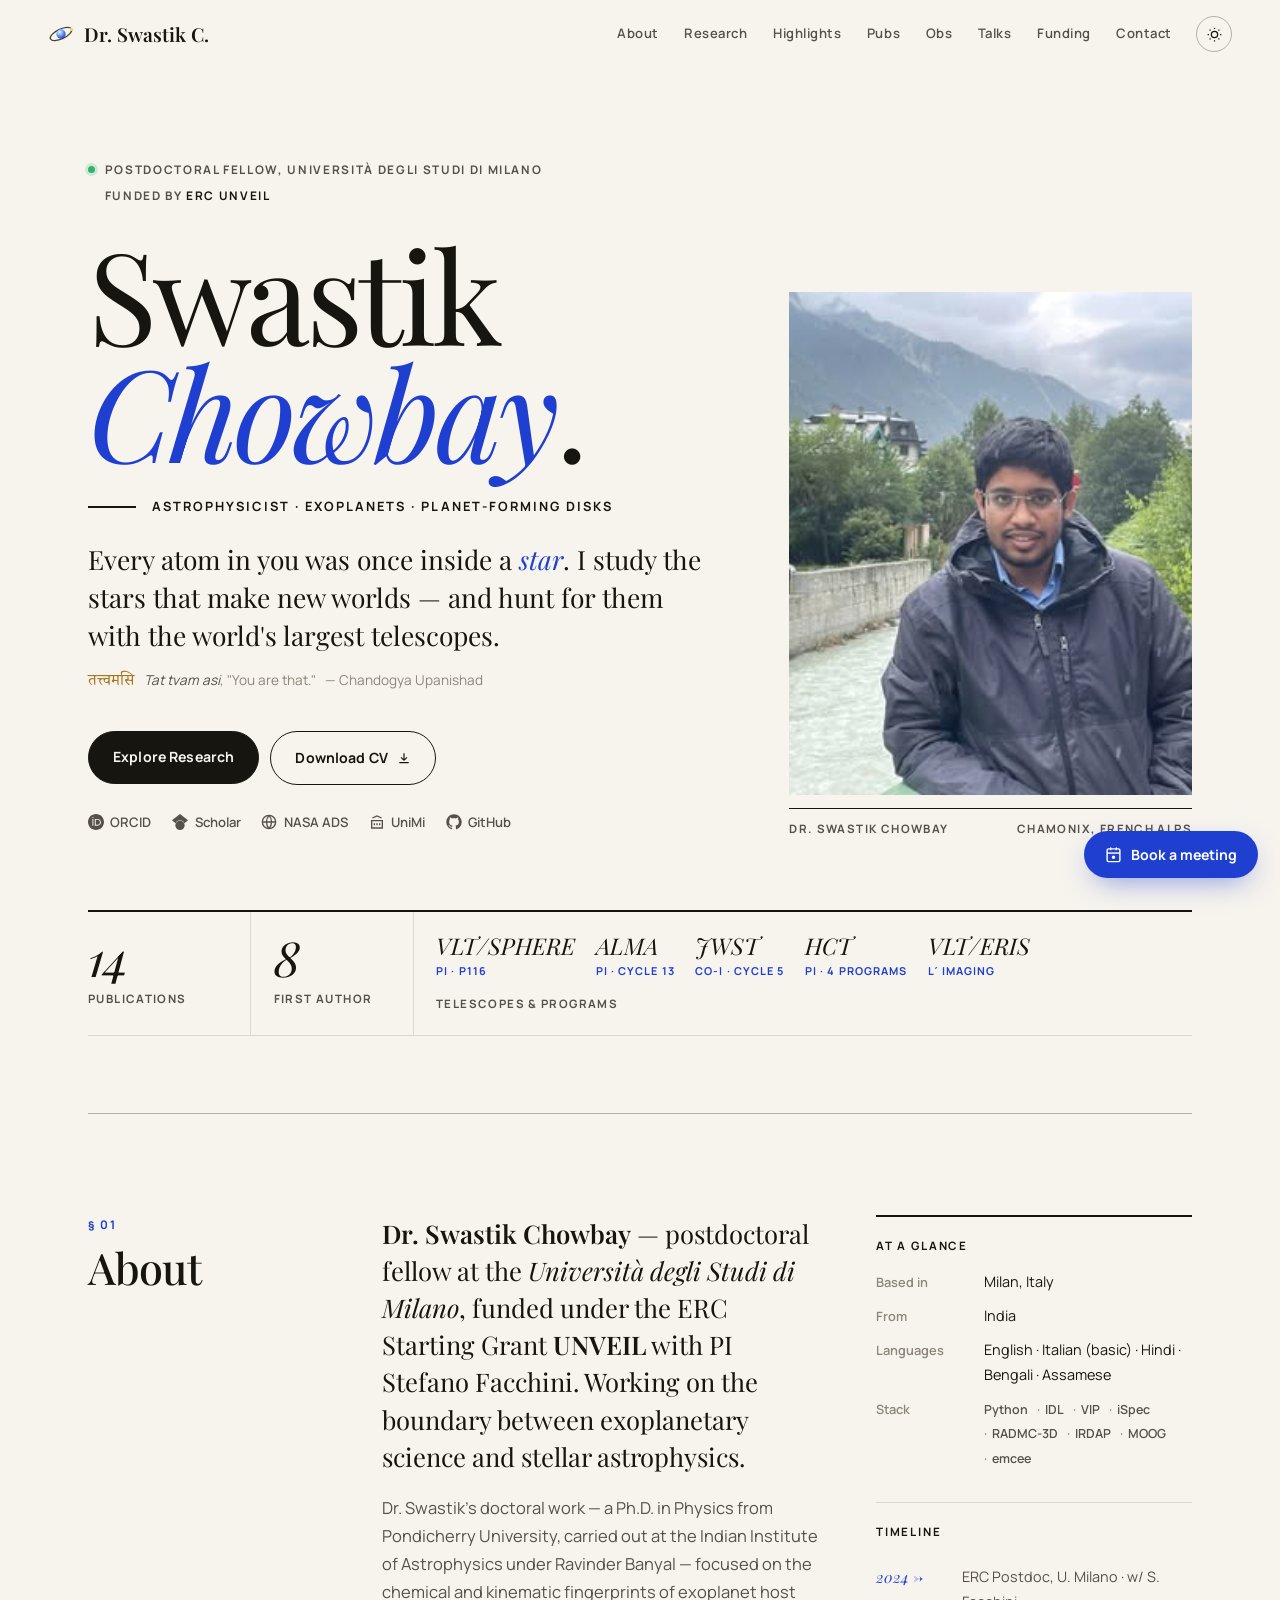
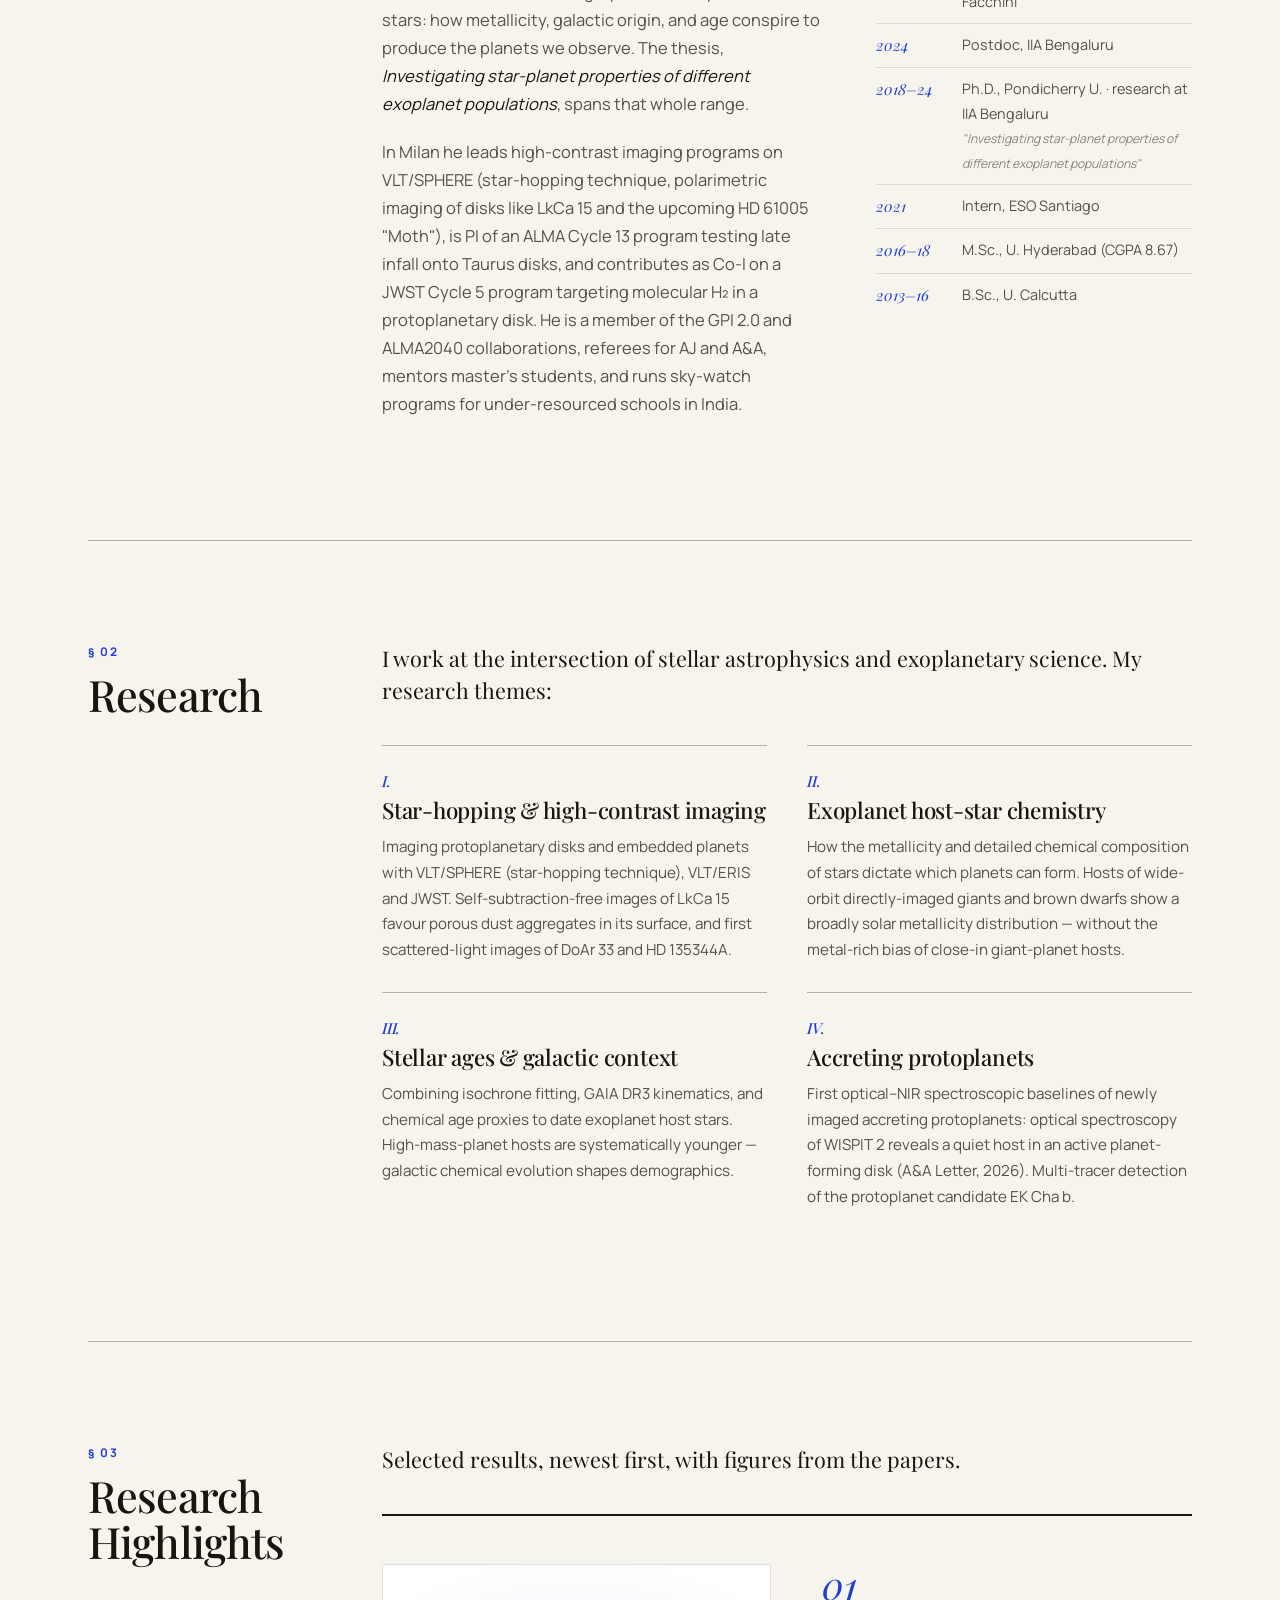
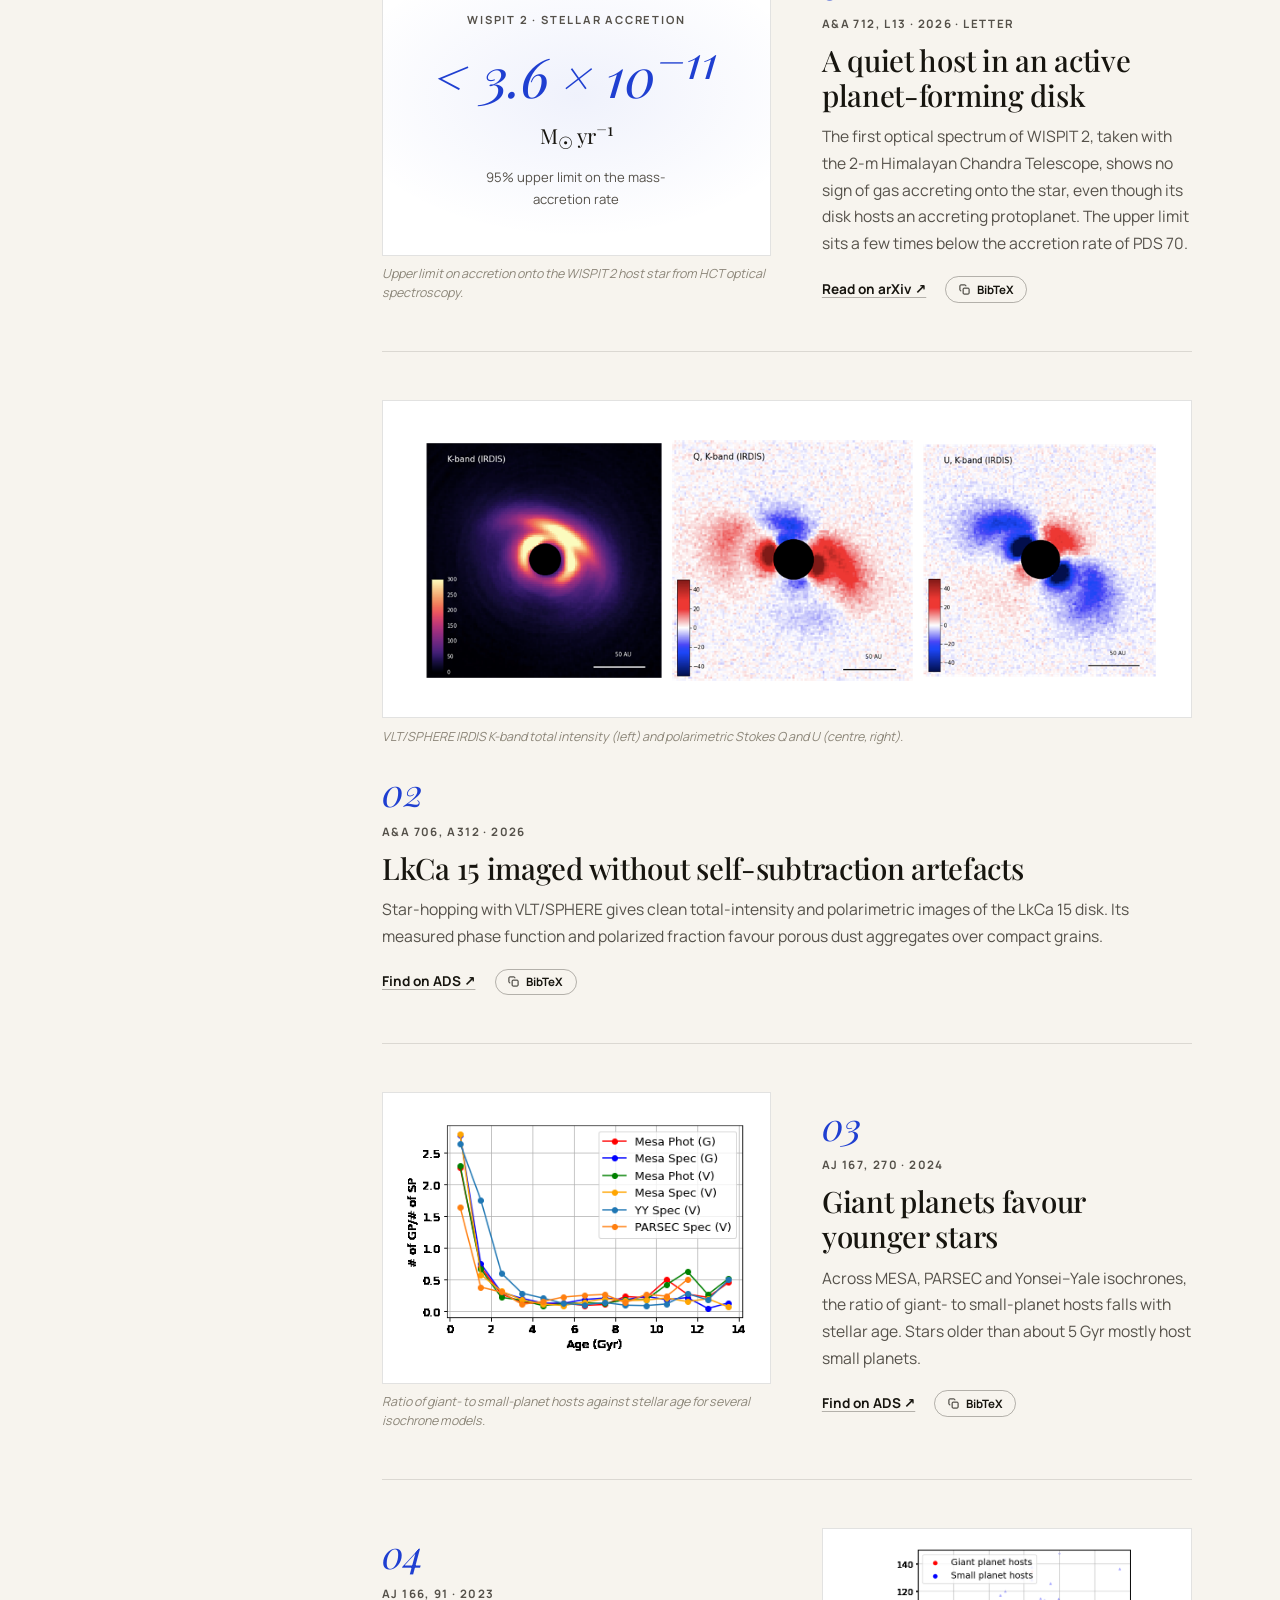
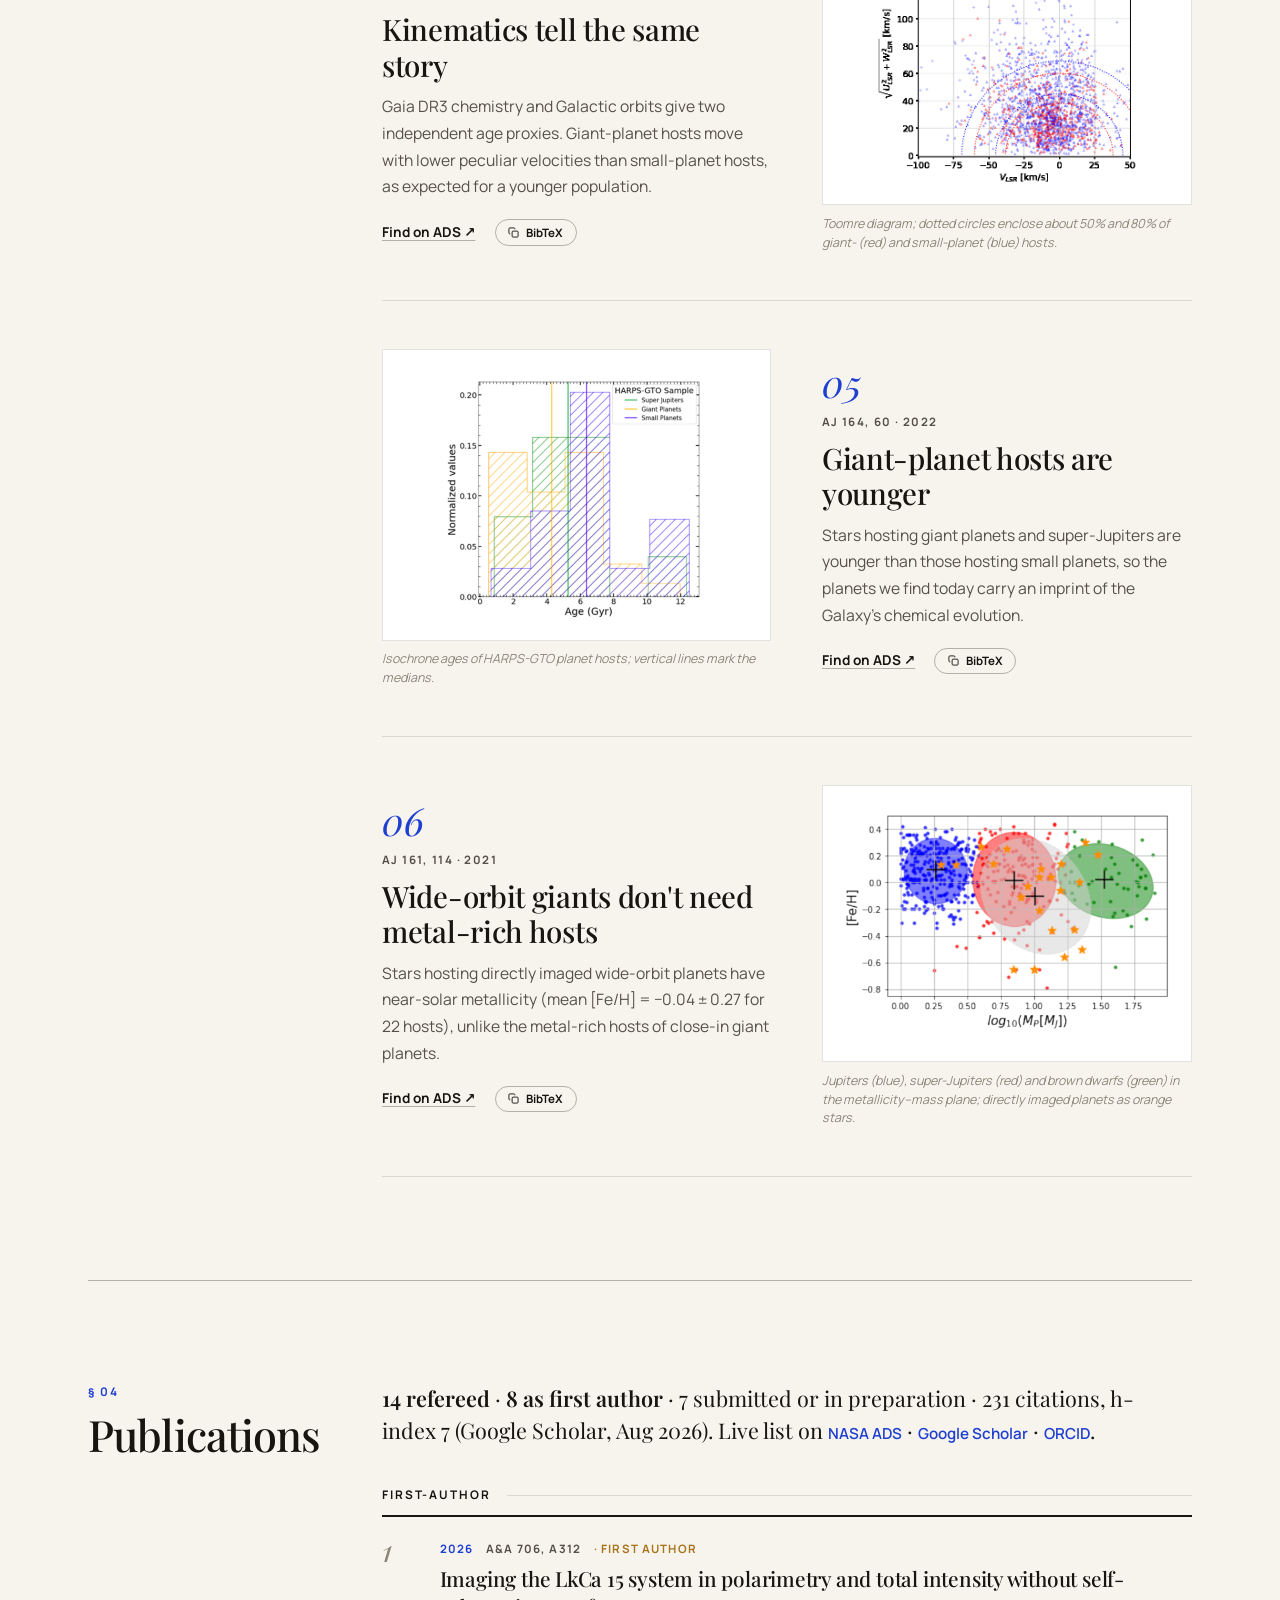
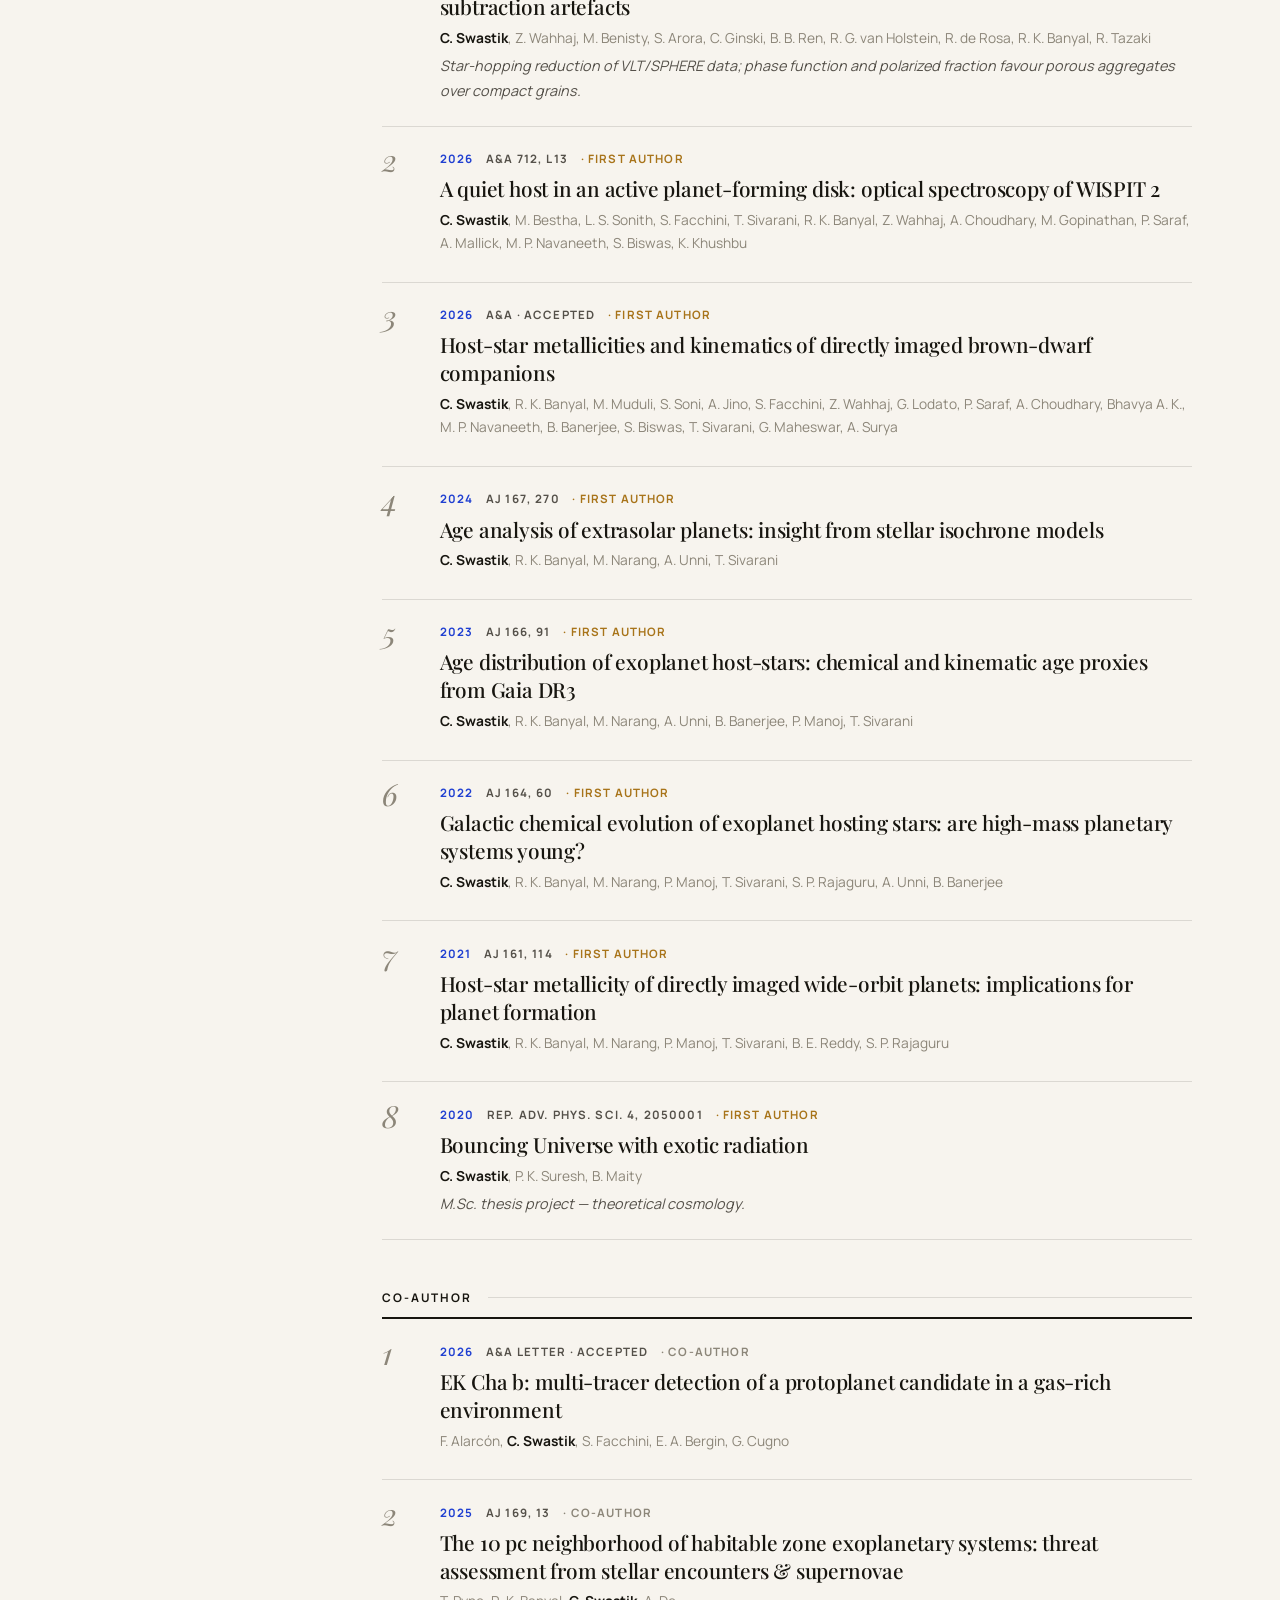
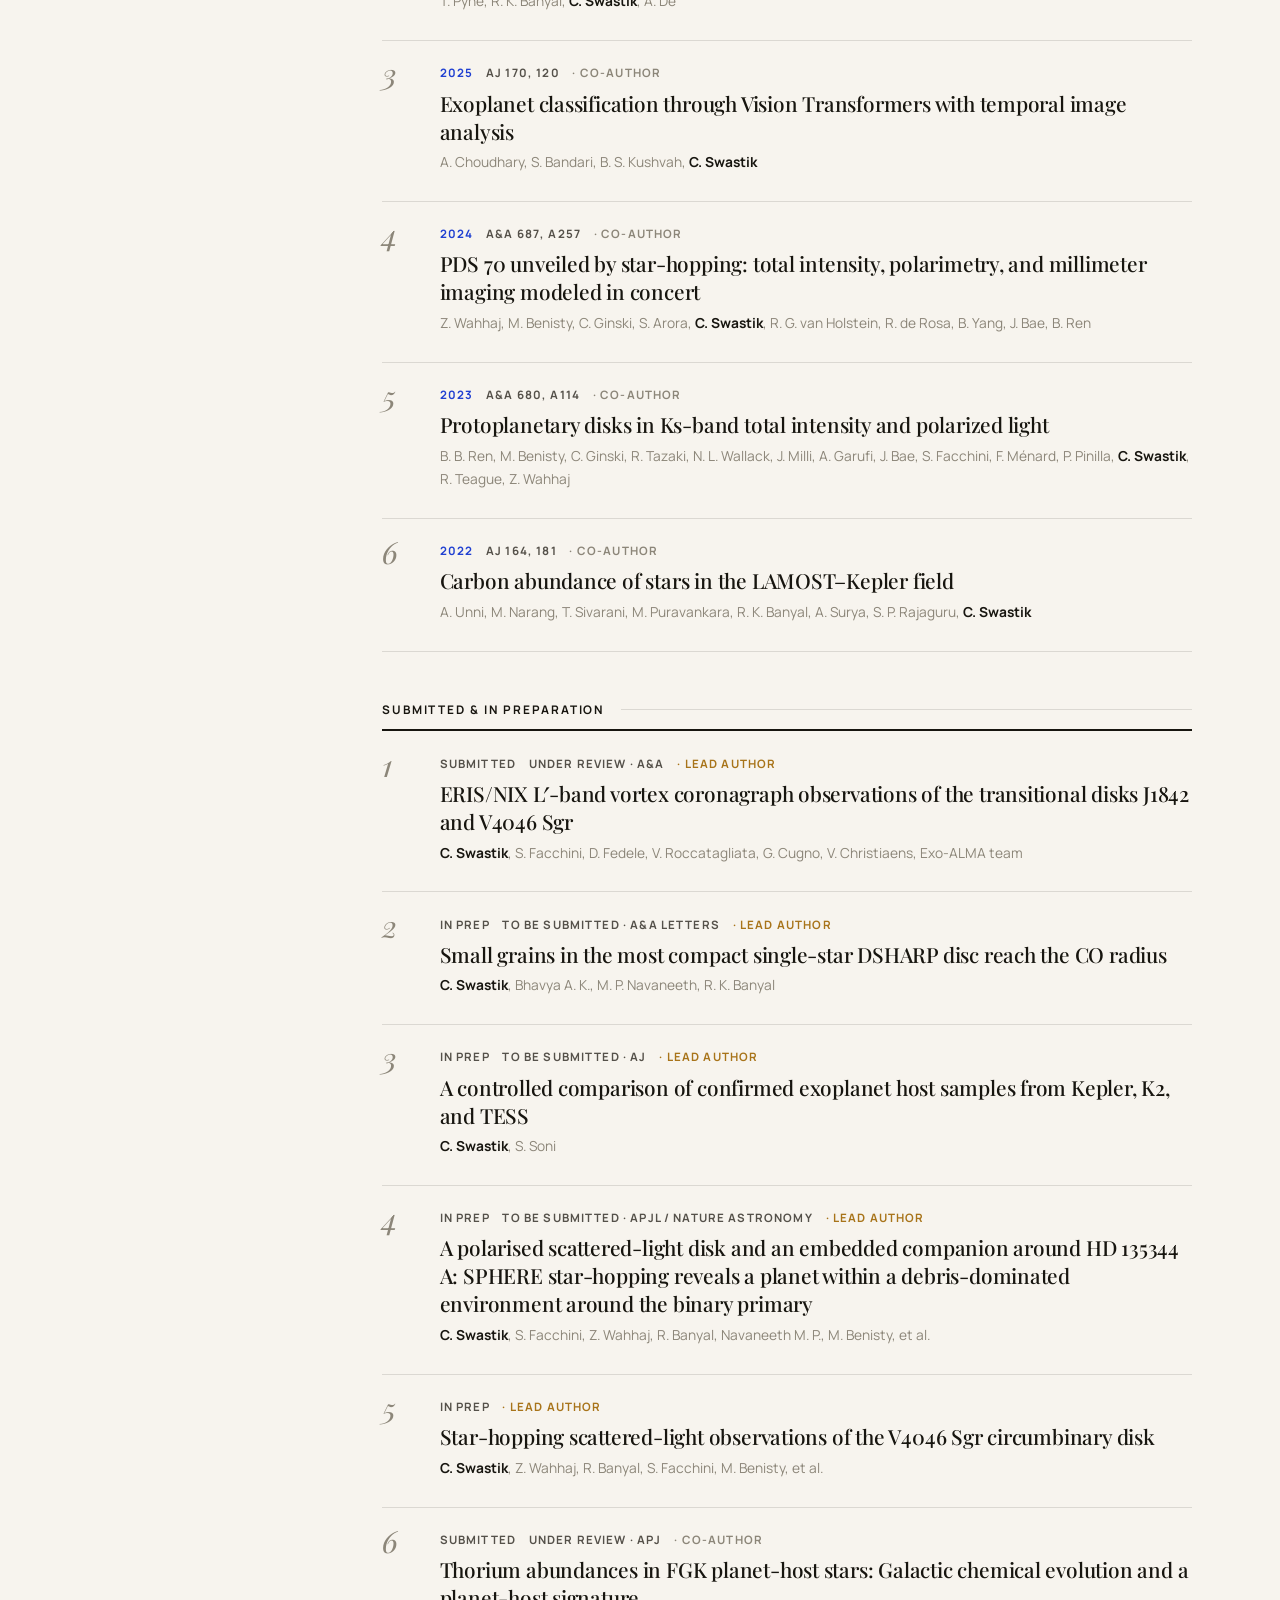
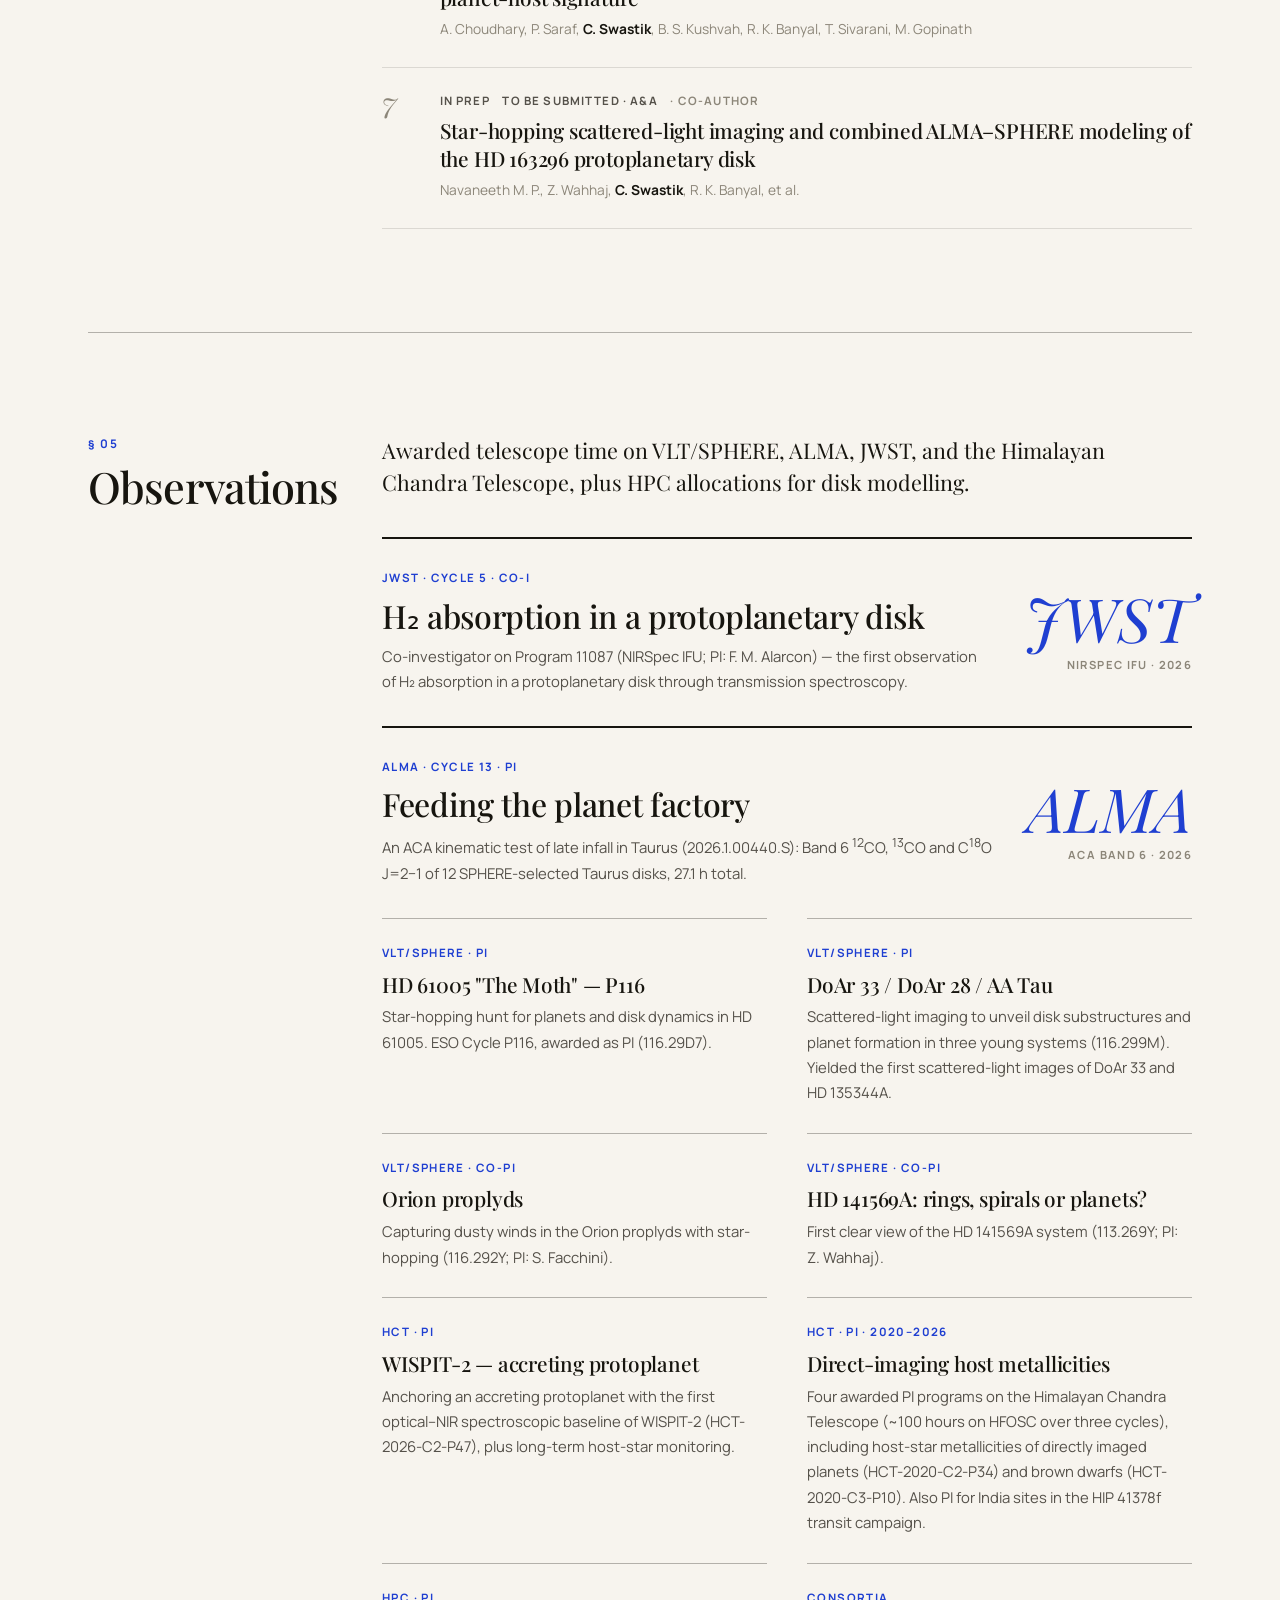
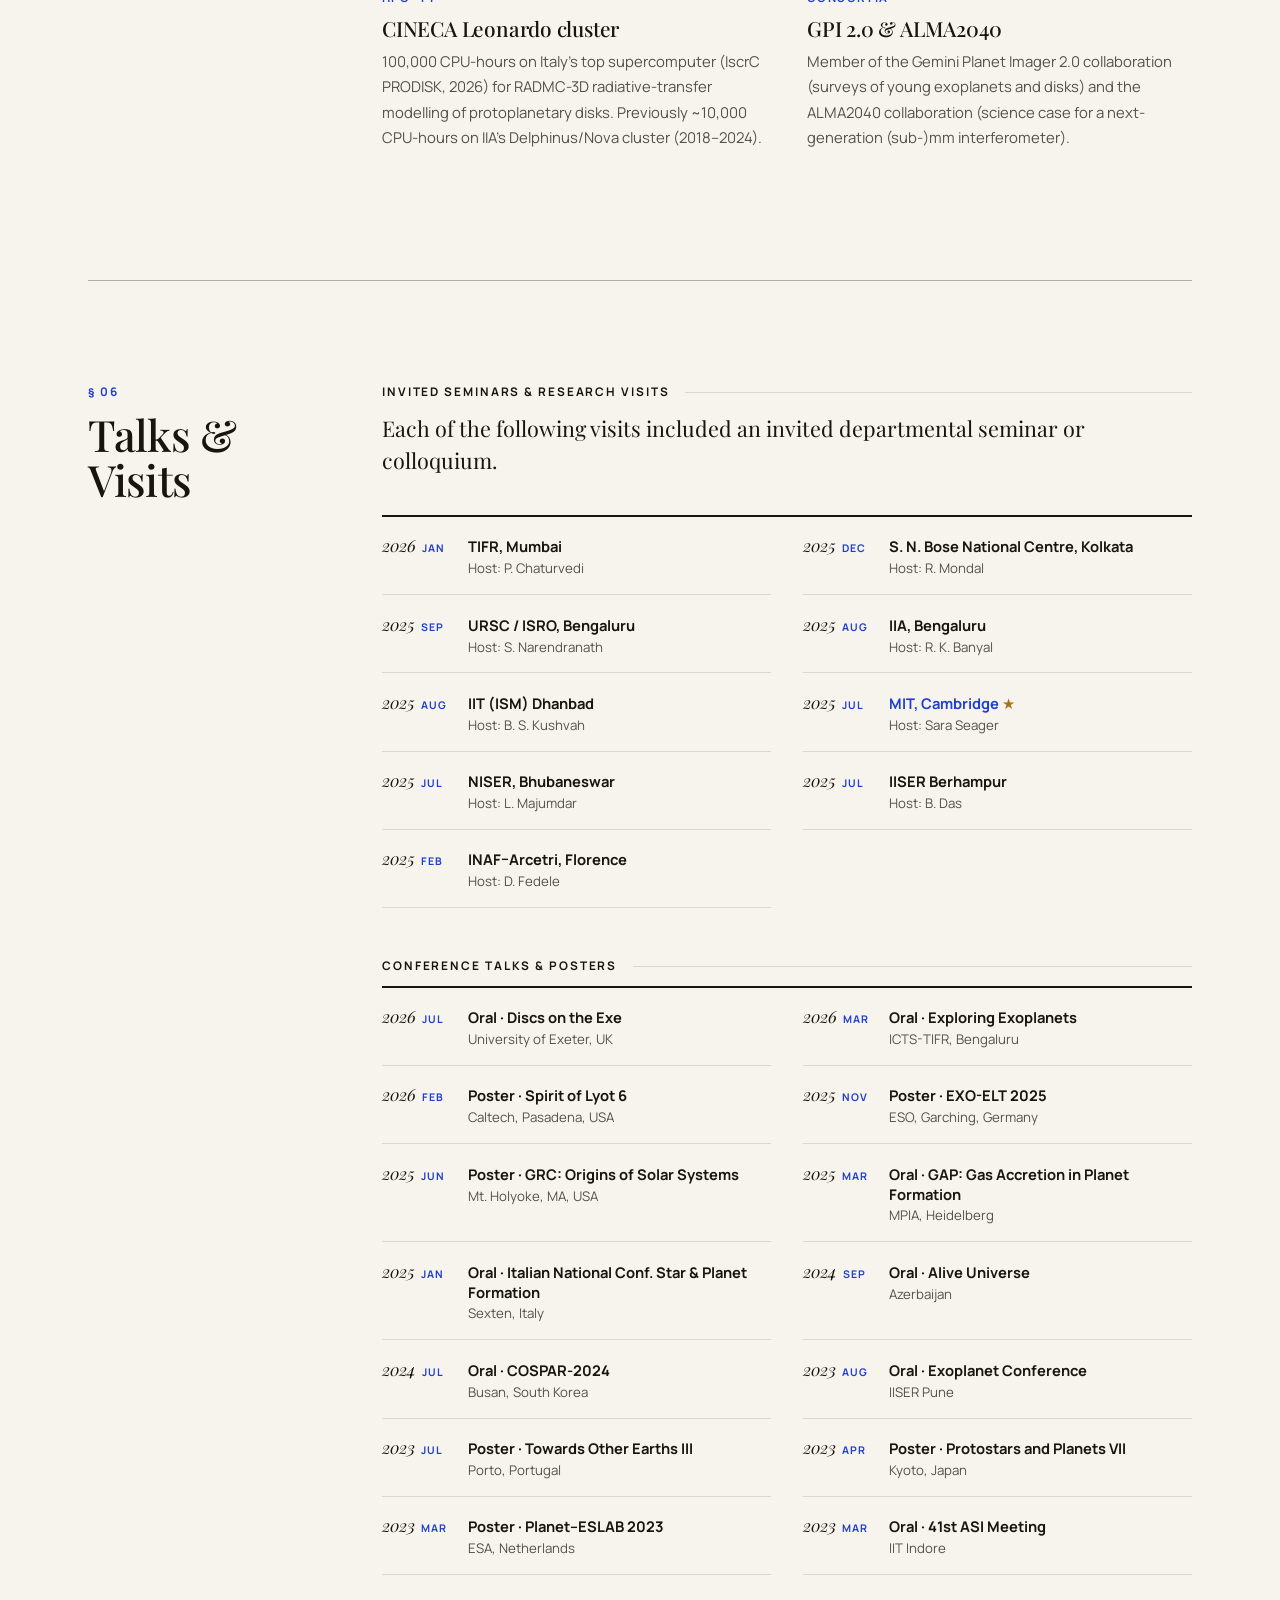
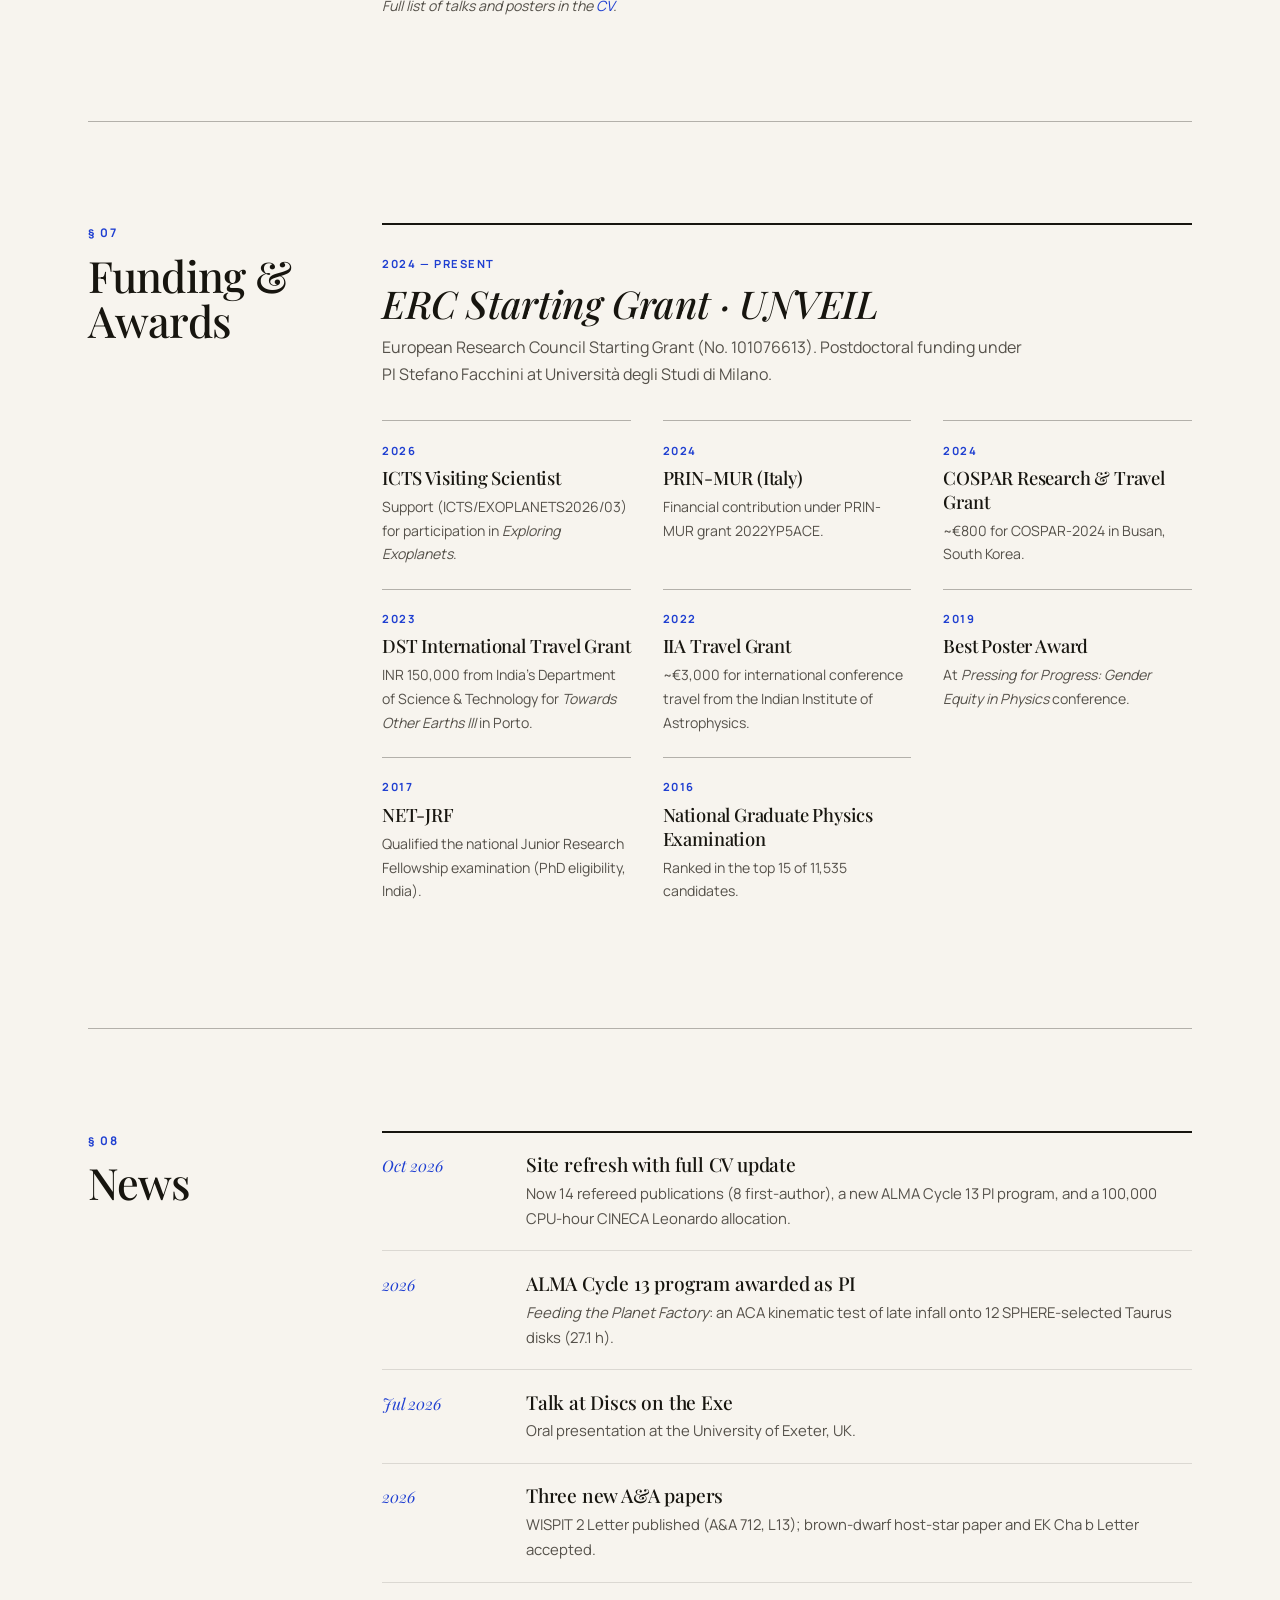
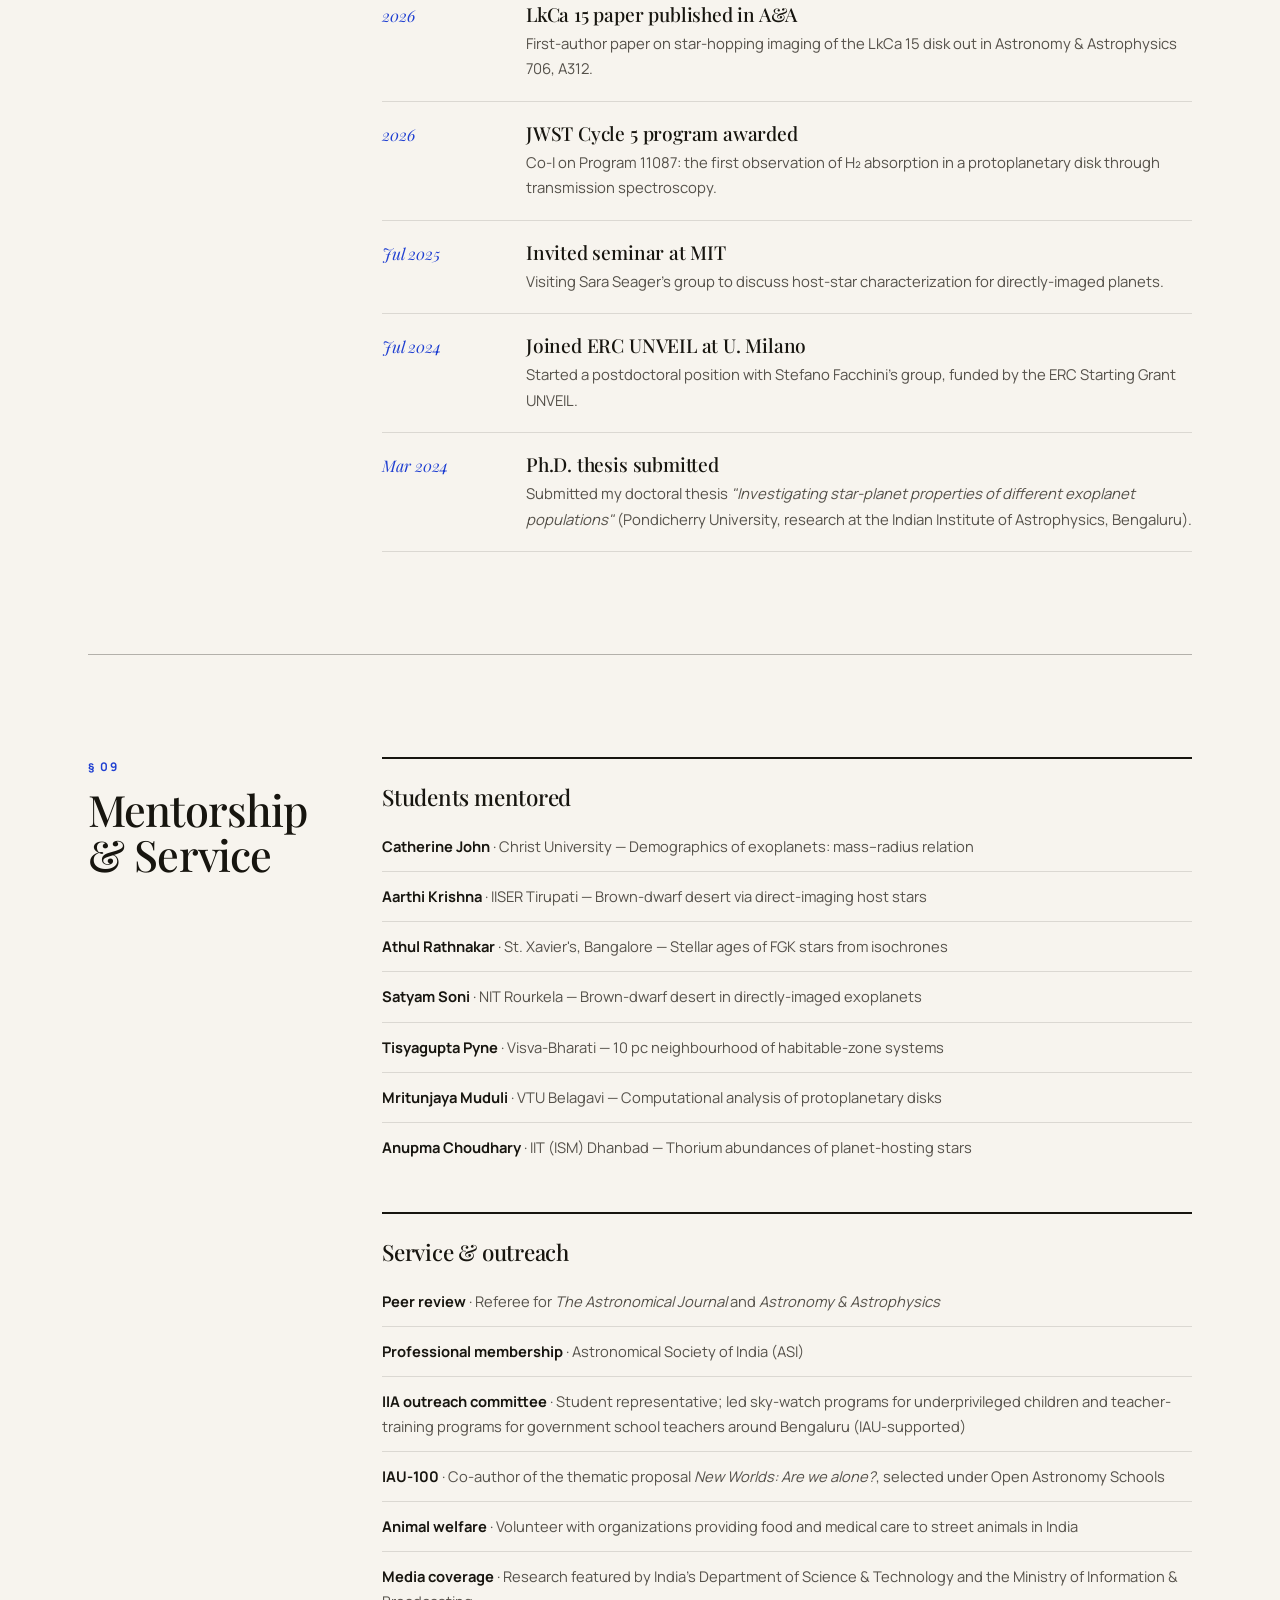
==== commit e6bd2134: "Show telescope programs in the hero stats strip Replace the separate ALMA and JWST cells with one "T" ====
--- a/index.html
+++ b/index.html
@@ -202,8 +202,16 @@
         <div class="hero__meta">
           <div><span class="hero__meta-num">14</span><span class="hero__meta-lbl">Publications</span></div>
           <div><span class="hero__meta-num">8</span><span class="hero__meta-lbl">First author</span></div>
-          <div><span class="hero__meta-num">ALMA</span><span class="hero__meta-lbl">Cycle 13 PI</span></div>
-          <div><span class="hero__meta-num">JWST</span><span class="hero__meta-lbl">Cycle 5 Co-I</span></div>
+          <div class="hero__meta-tel">
+            <ul class="hero__tel">
+              <li><span class="hero__tel-name">VLT/SPHERE</span><span class="hero__tel-role">PI · P116</span></li>
+              <li><span class="hero__tel-name">ALMA</span><span class="hero__tel-role">PI · Cycle 13</span></li>
+              <li><span class="hero__tel-name">JWST</span><span class="hero__tel-role">Co-I · Cycle 5</span></li>
+              <li><span class="hero__tel-name">HCT</span><span class="hero__tel-role">PI · 4 programs</span></li>
+              <li><span class="hero__tel-name">VLT/ERIS</span><span class="hero__tel-role">L′ imaging</span></li>
+            </ul>
+            <span class="hero__meta-lbl">Telescopes &amp; programs</span>
+          </div>
         </div>
       </div>
     </section>
--- a/css/style.css
+++ b/css/style.css
@@ -369,7 +369,7 @@
 .hero__meta {
   grid-column: 1 / -1;
   display: grid;
-  grid-template-columns: repeat(4, minmax(0, 1fr));
+  grid-template-columns: minmax(0, 0.75fr) minmax(0, 0.75fr) minmax(0, 3.6fr);
   margin-top: clamp(3rem, 6vw, 4.5rem);
   border-top: 2px solid var(--ink);
   border-bottom: 1px solid var(--line);
@@ -394,6 +394,33 @@
   text-transform: uppercase;
   color: var(--ink-mute);
 }
+
+/* Telescope programs: names set like the numbers, role underneath */
+.hero__tel {
+  list-style: none;
+  display: flex;
+  flex-wrap: wrap;
+  gap: 0.6rem clamp(0.9rem, 1.6vw, 1.5rem);
+}
+.hero__tel li { display: flex; flex-direction: column; }
+.hero__tel-name {
+  font-family: var(--font-display);
+  font-style: italic;
+  font-size: clamp(1.2rem, 1.8vw, 1.5rem);
+  line-height: 1.1;
+  color: var(--ink);
+  white-space: nowrap;
+}
+.hero__tel-role {
+  margin-top: 0.2rem;
+  font-size: 0.68rem;
+  font-weight: 700;
+  letter-spacing: 0.1em;
+  text-transform: uppercase;
+  color: var(--accent);
+  white-space: nowrap;
+}
+.hero__meta-tel .hero__meta-lbl { margin-top: 0.9rem; }
 
 @media (max-width: 860px) {
   .hero__inner { grid-template-columns: 1fr; }
@@ -401,8 +428,7 @@
   .hero__portrait figcaption span:first-child { display: none; }
   .hero__portrait-frame { aspect-ratio: 1; }
   .hero__meta { grid-template-columns: repeat(2, minmax(0, 1fr)); }
-  .hero__meta > div:nth-child(3) { padding-left: 0; border-left: 0; }
-  .hero__meta > div:nth-child(n + 3) { border-top: 1px solid var(--line); }
+  .hero__meta > .hero__meta-tel { grid-column: 1 / -1; padding-left: 0; border-left: 0; border-top: 1px solid var(--line); }
 }
 
 /* =============================================================
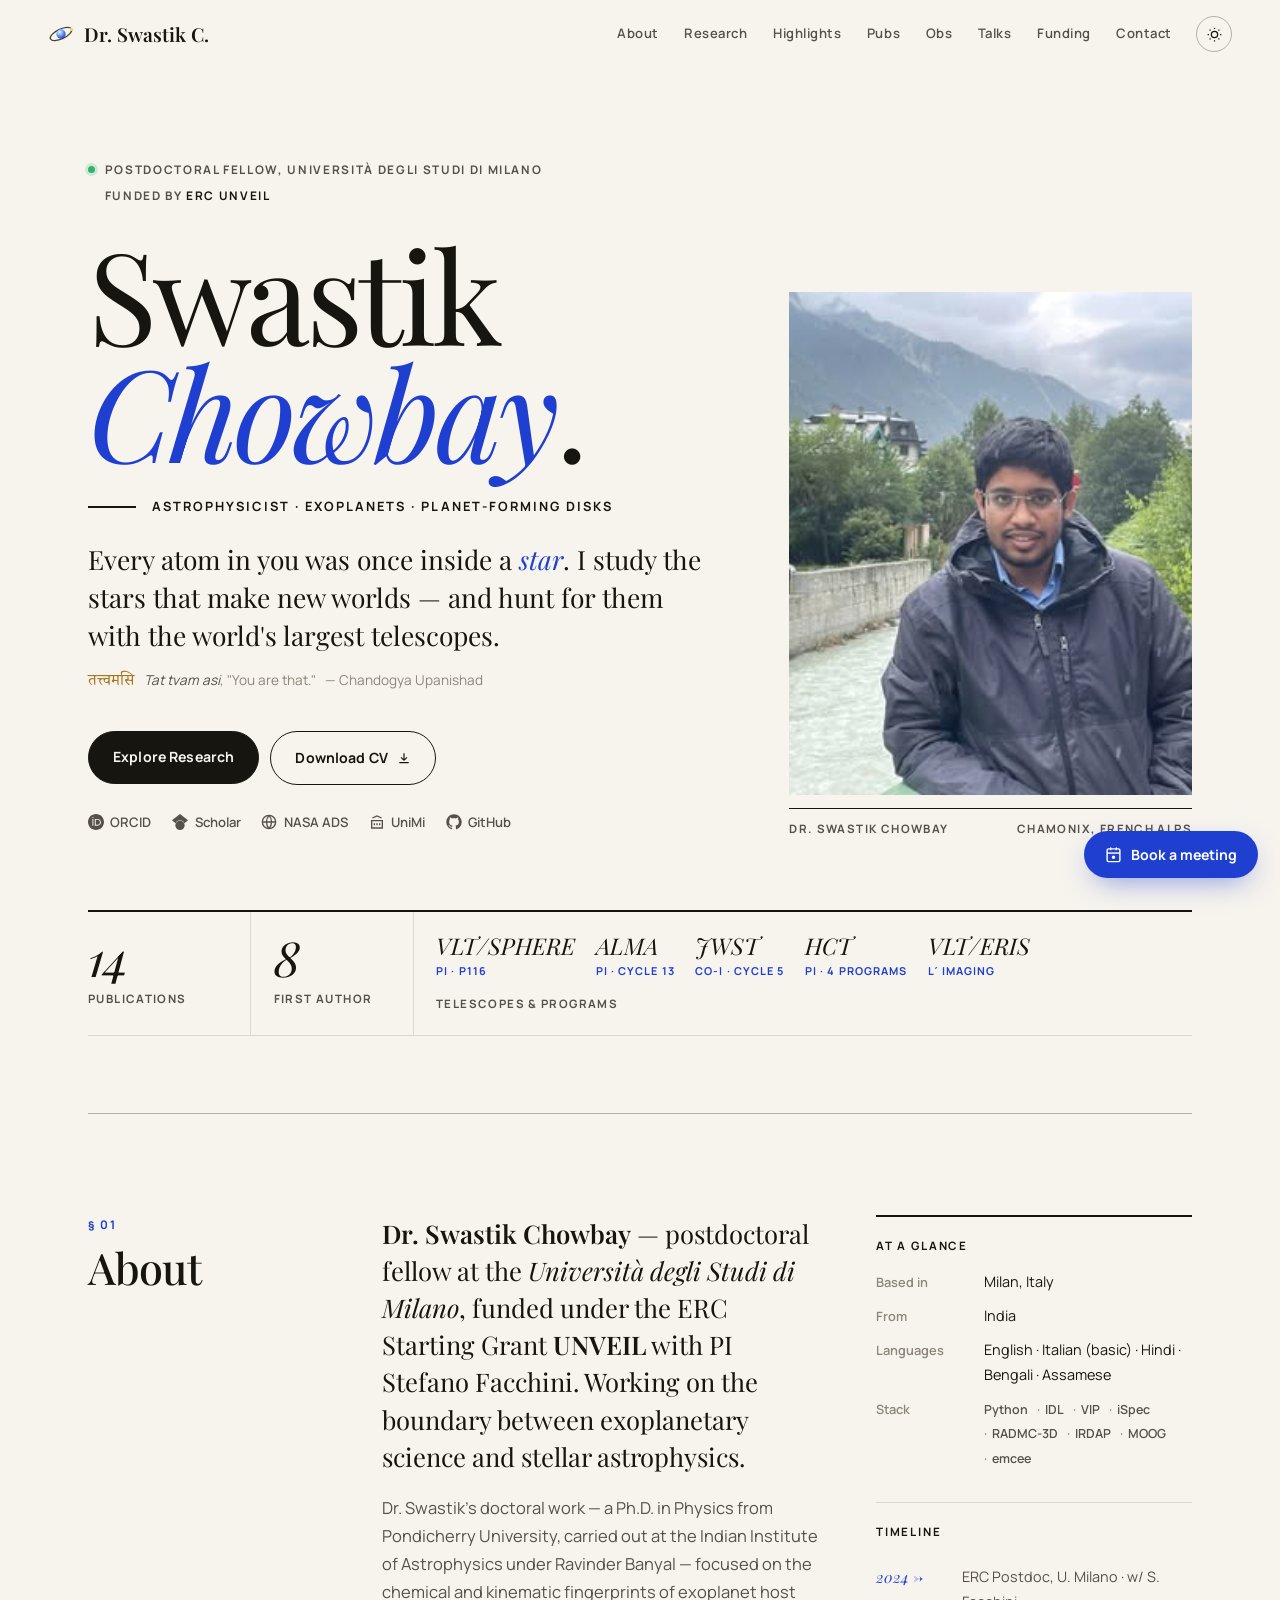
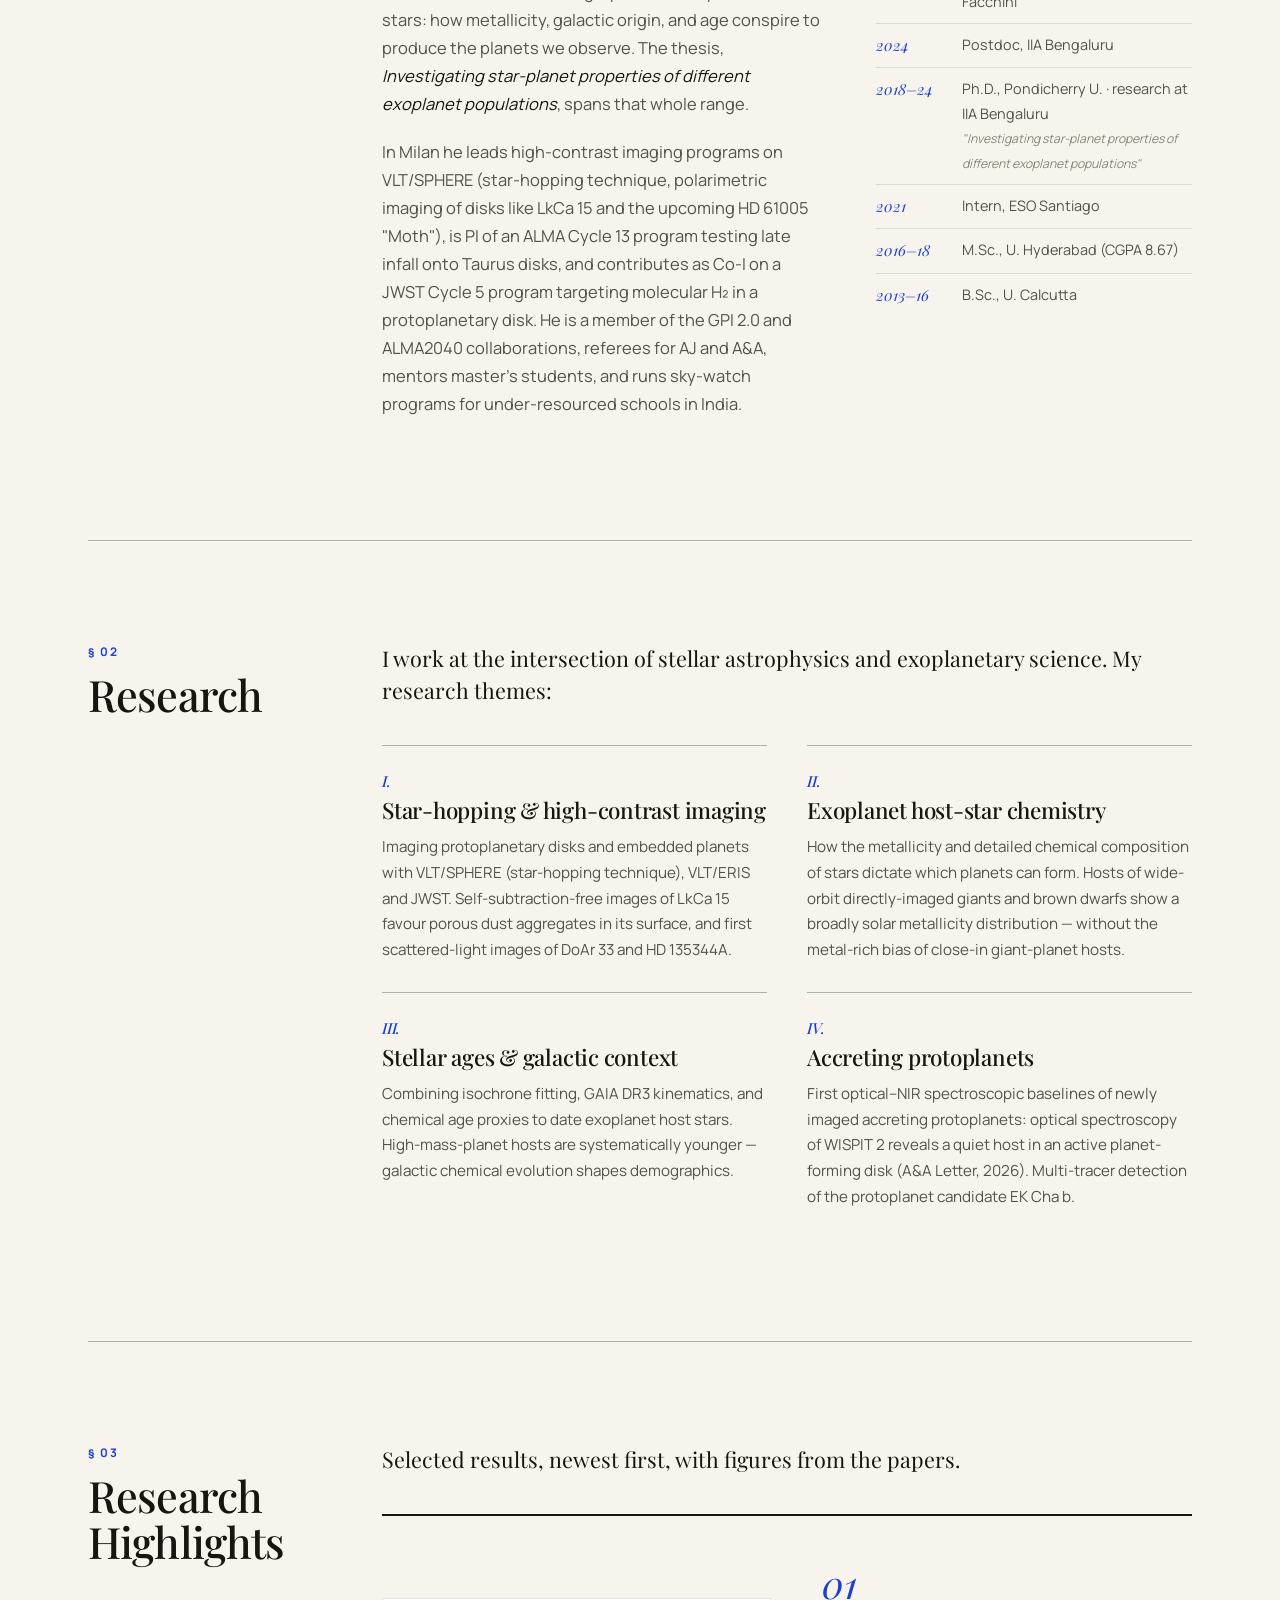
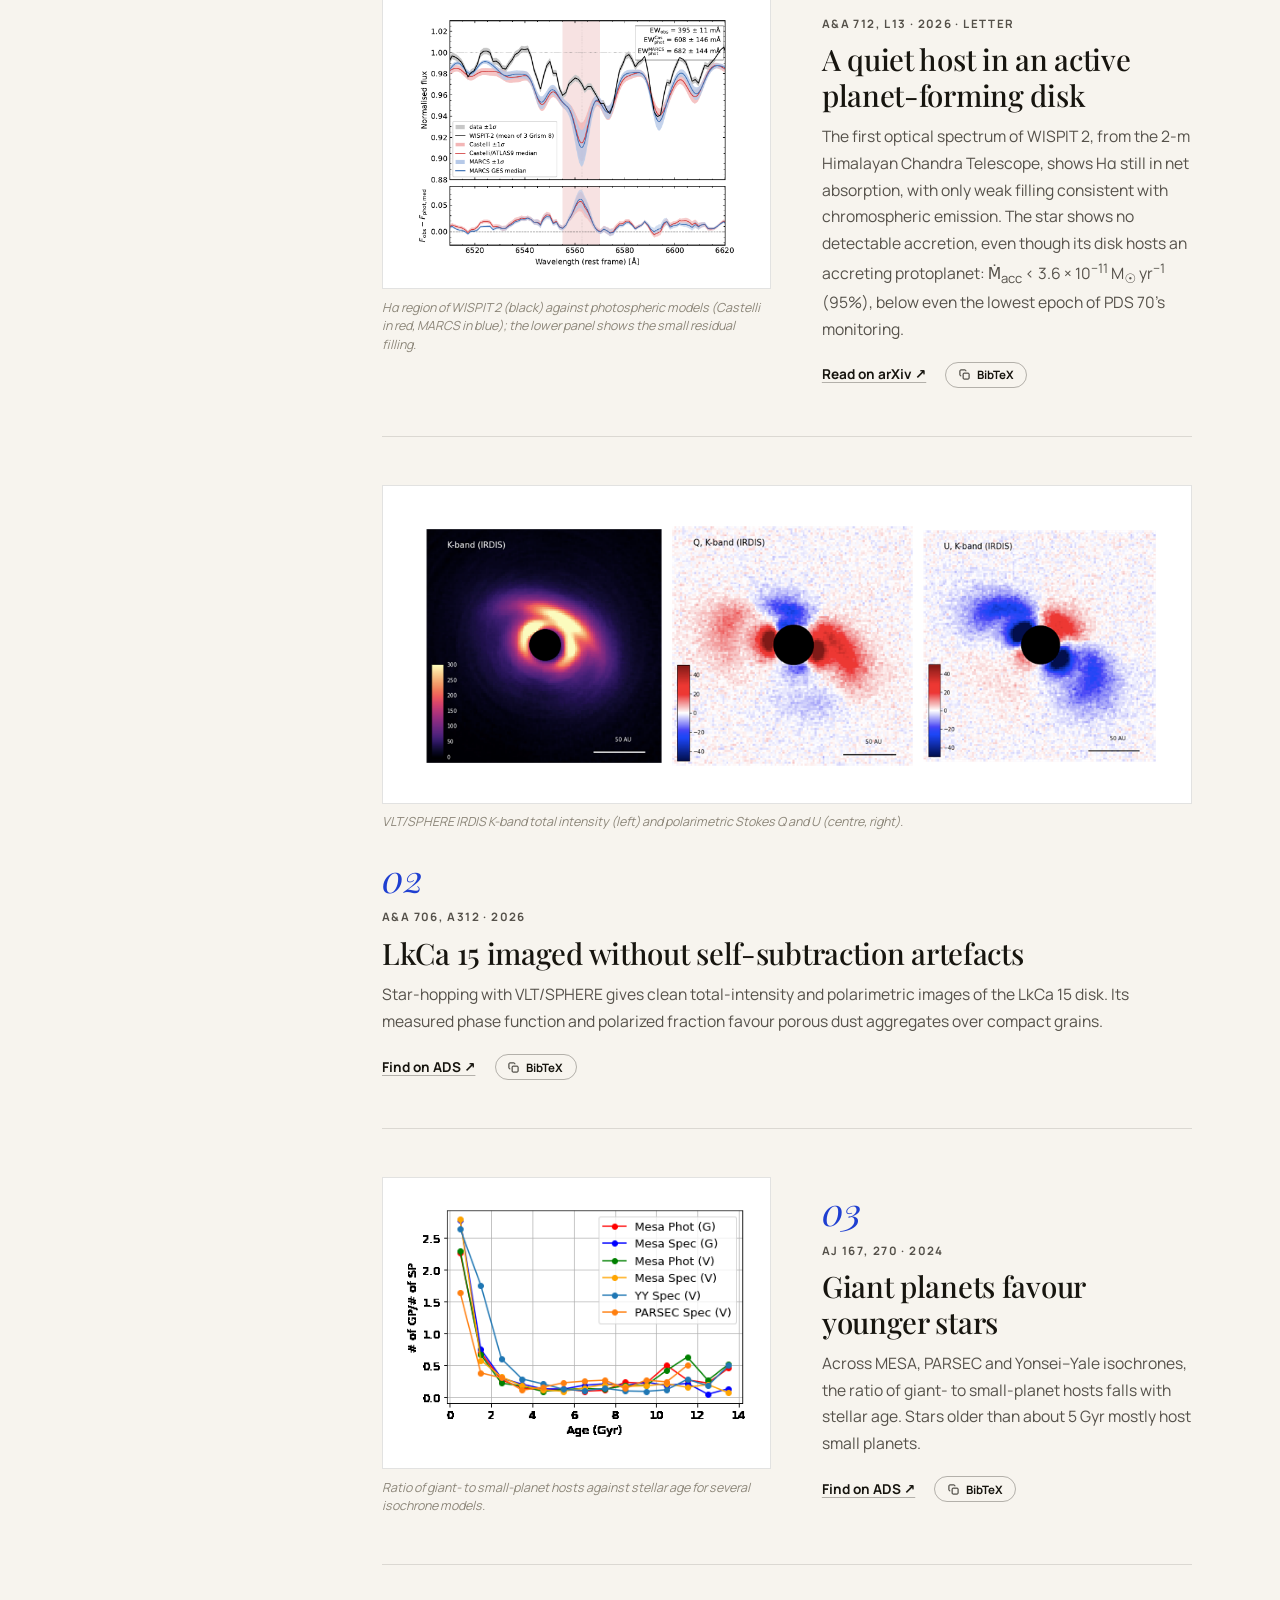
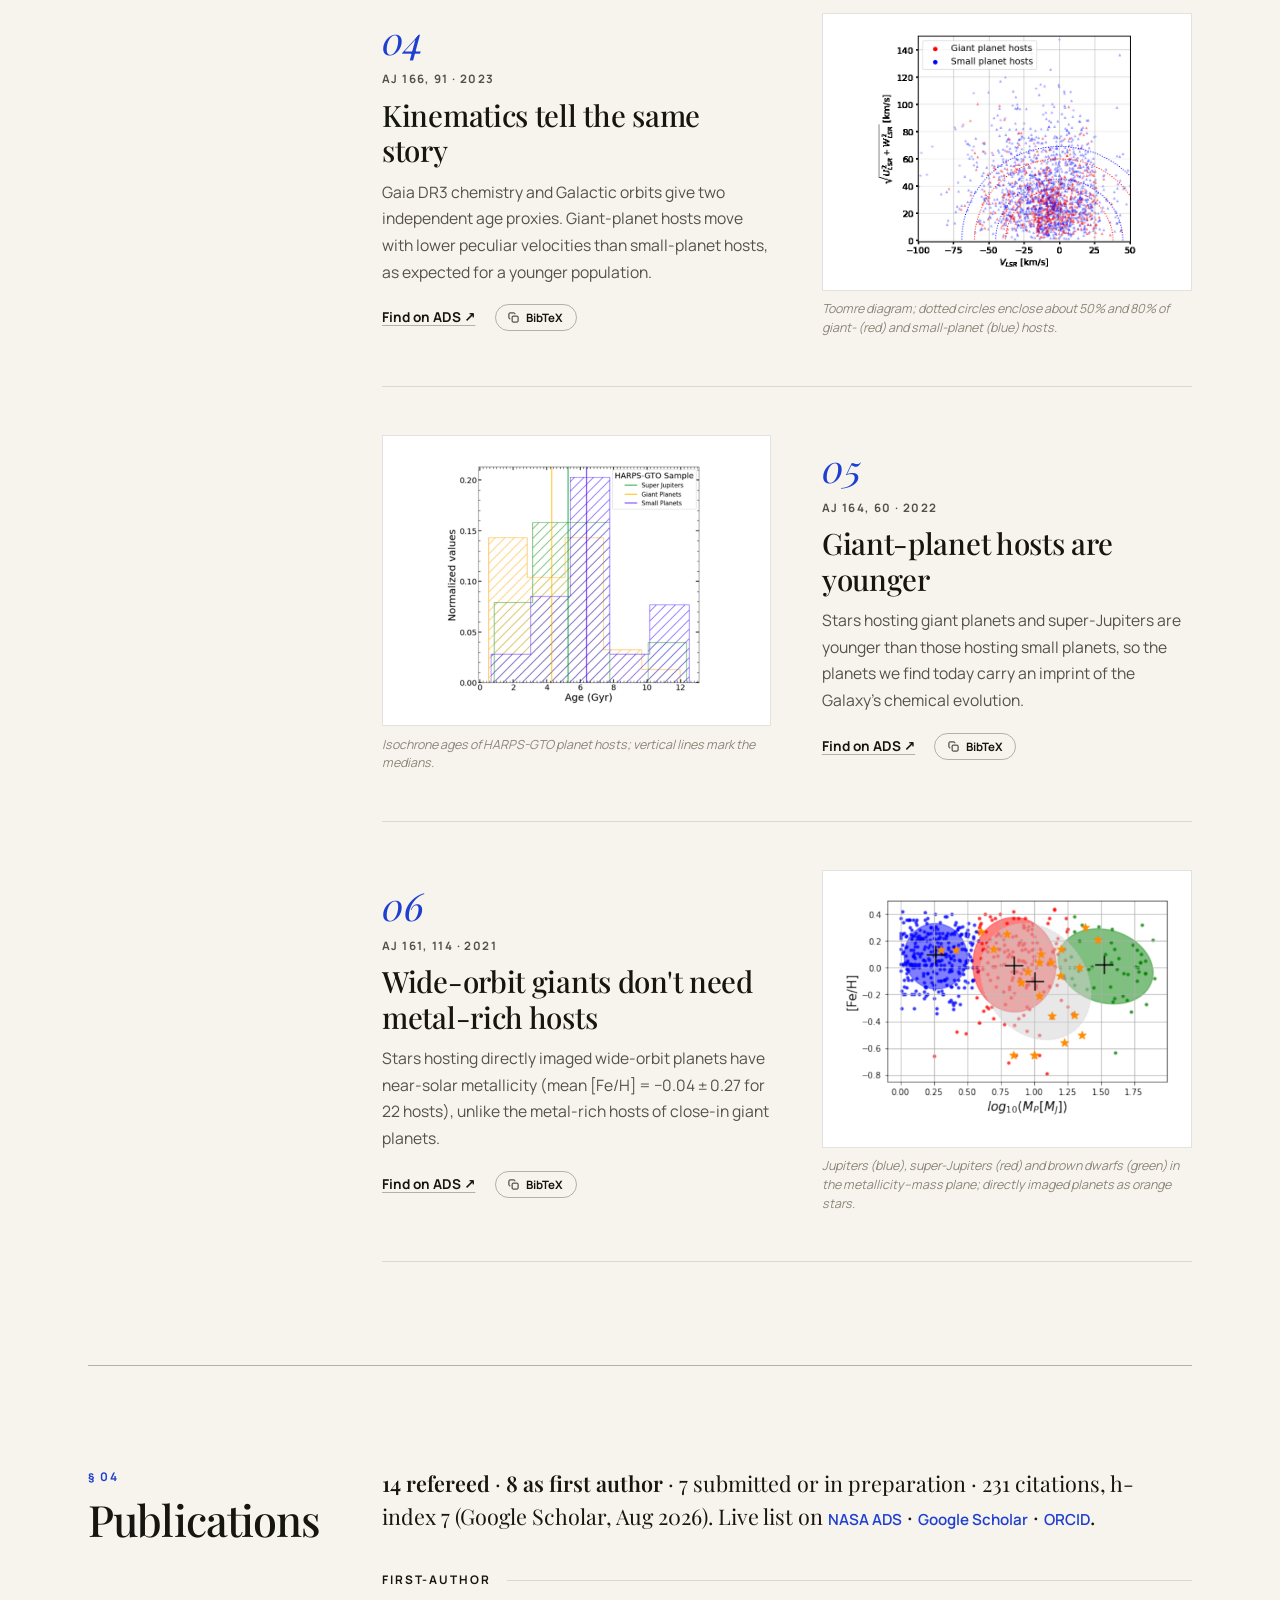
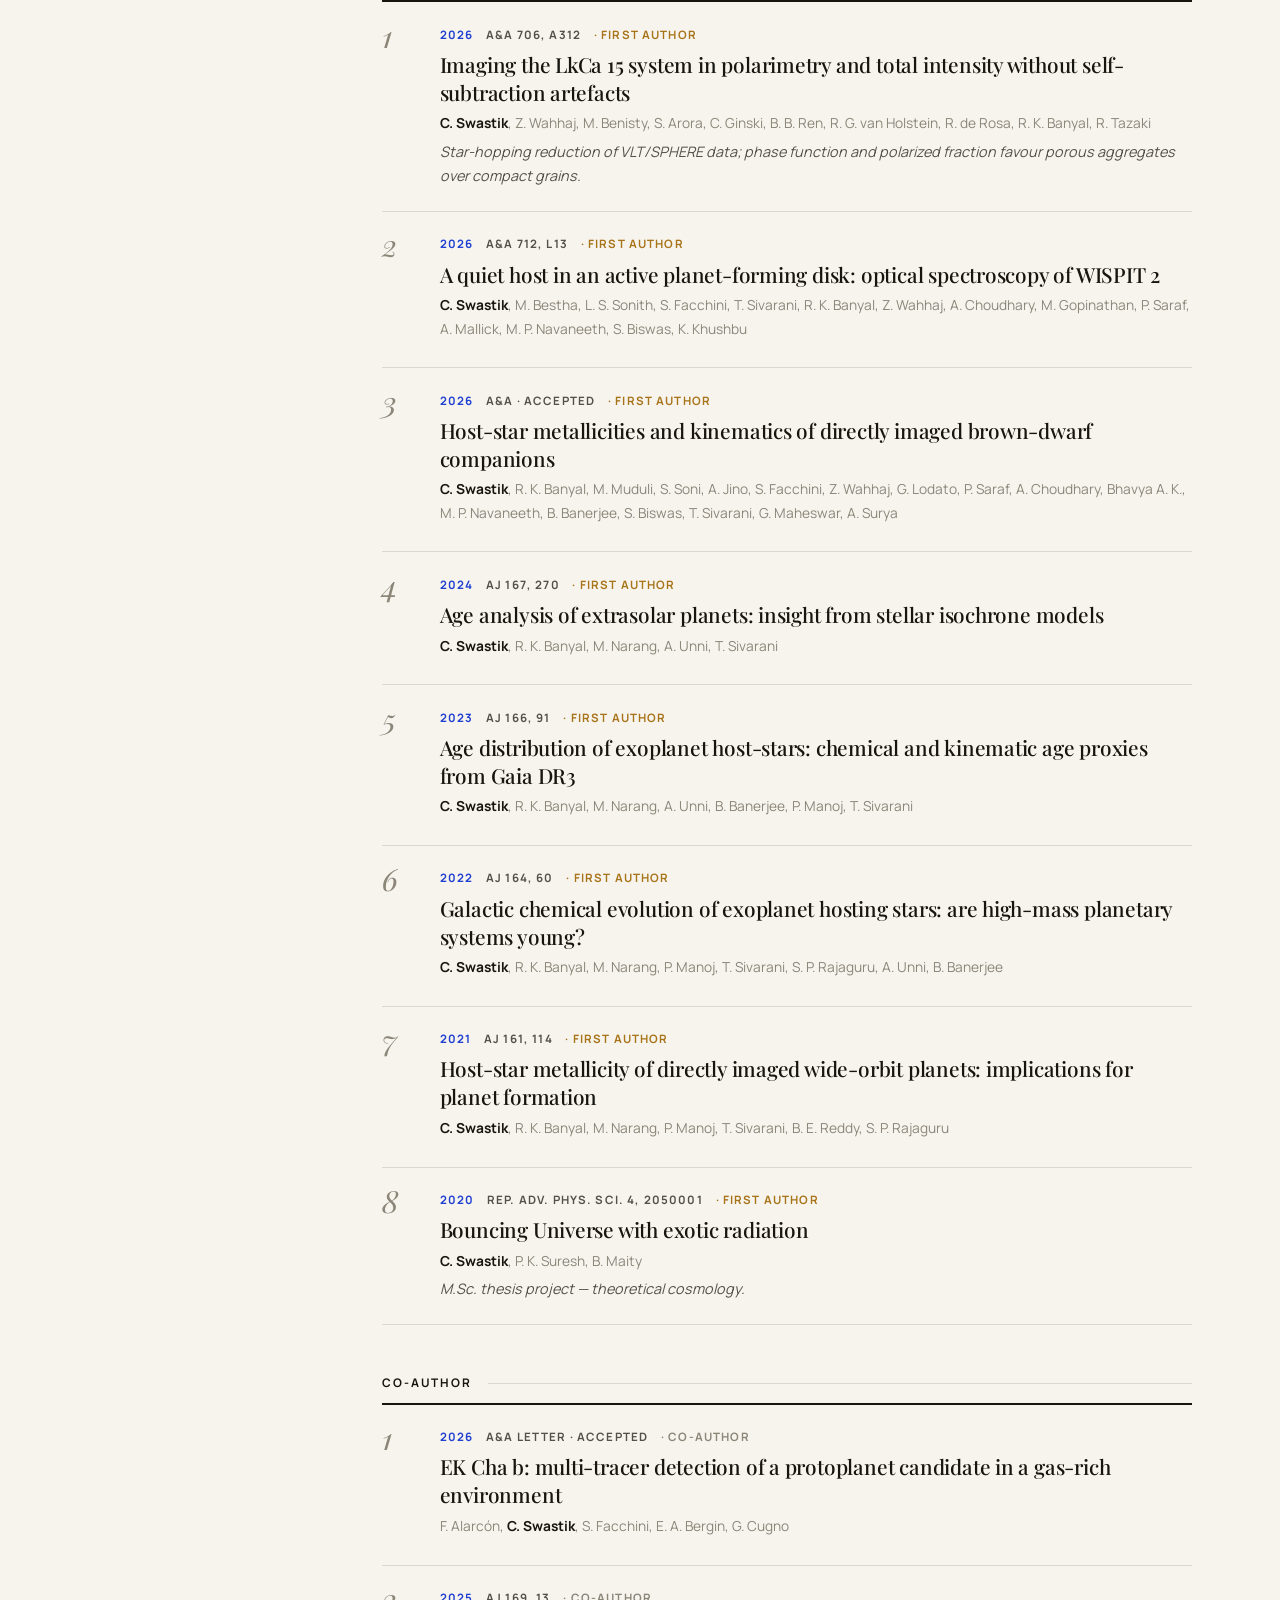
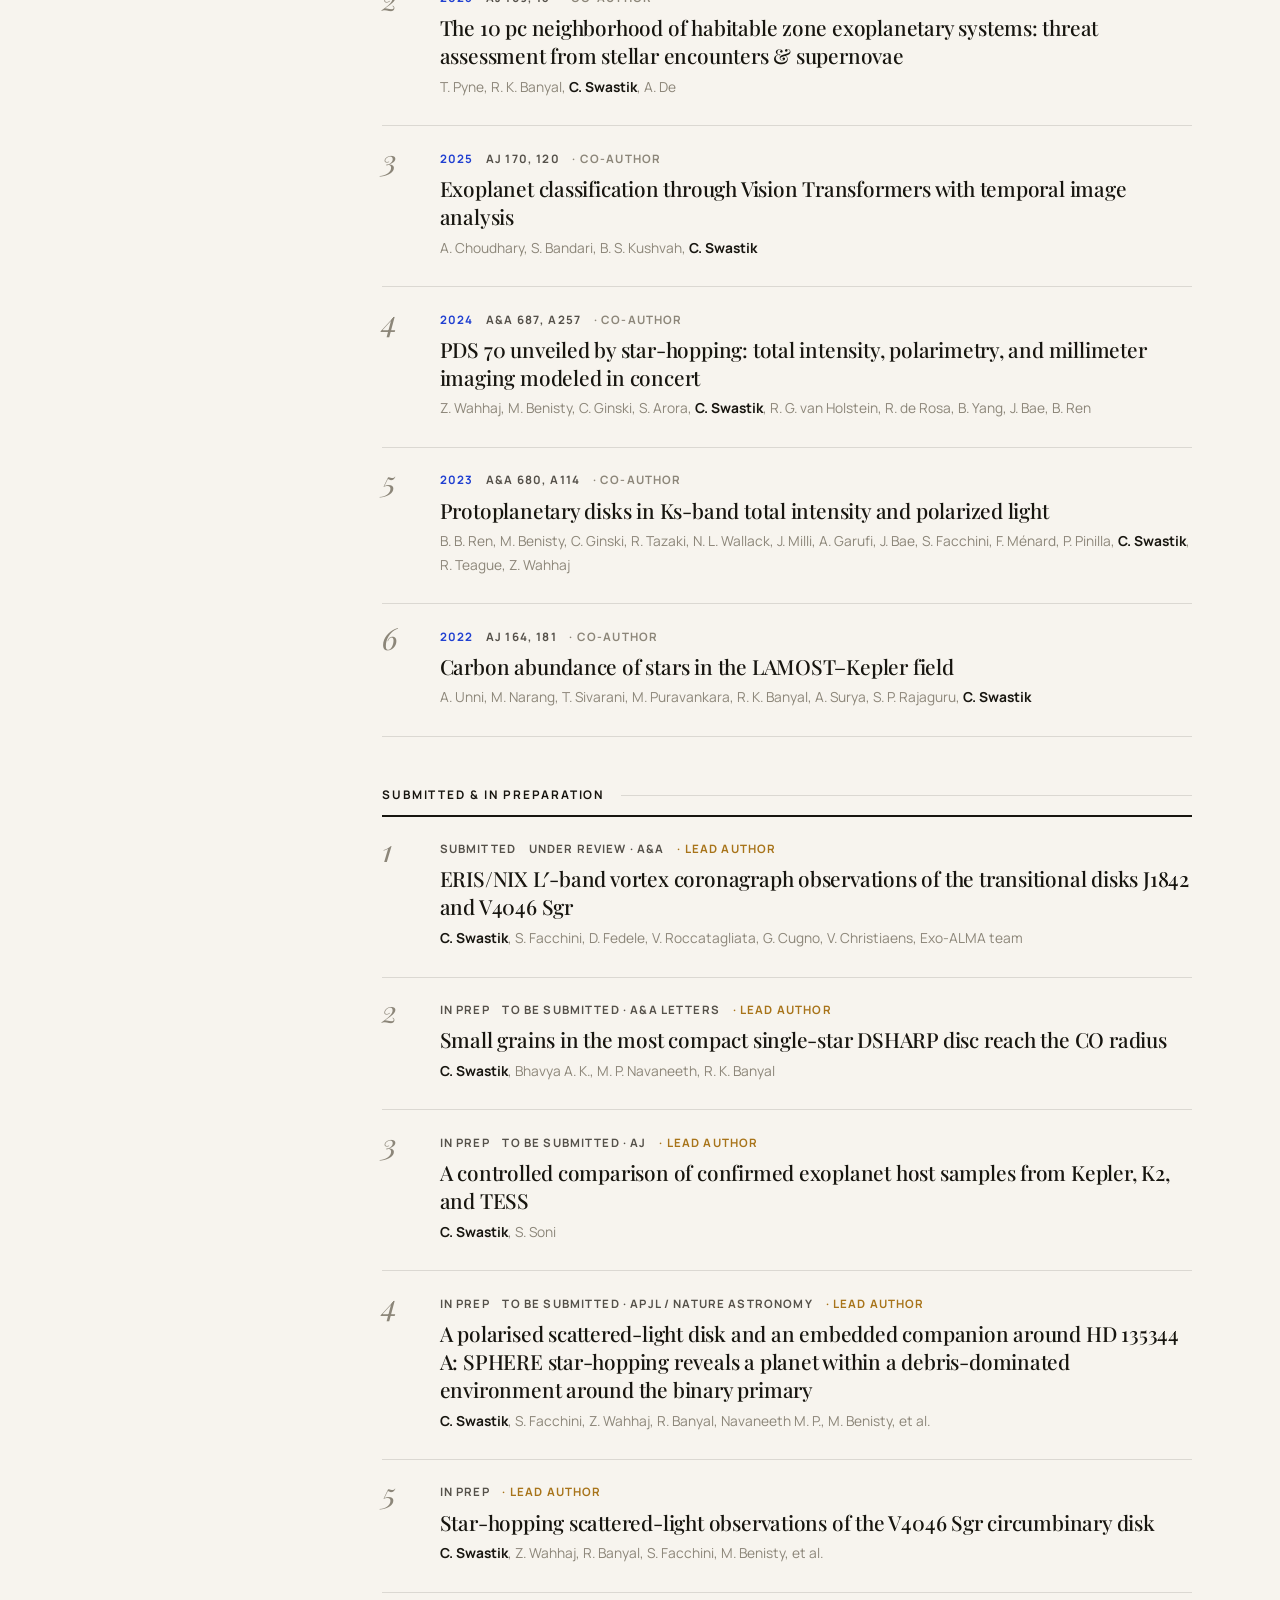
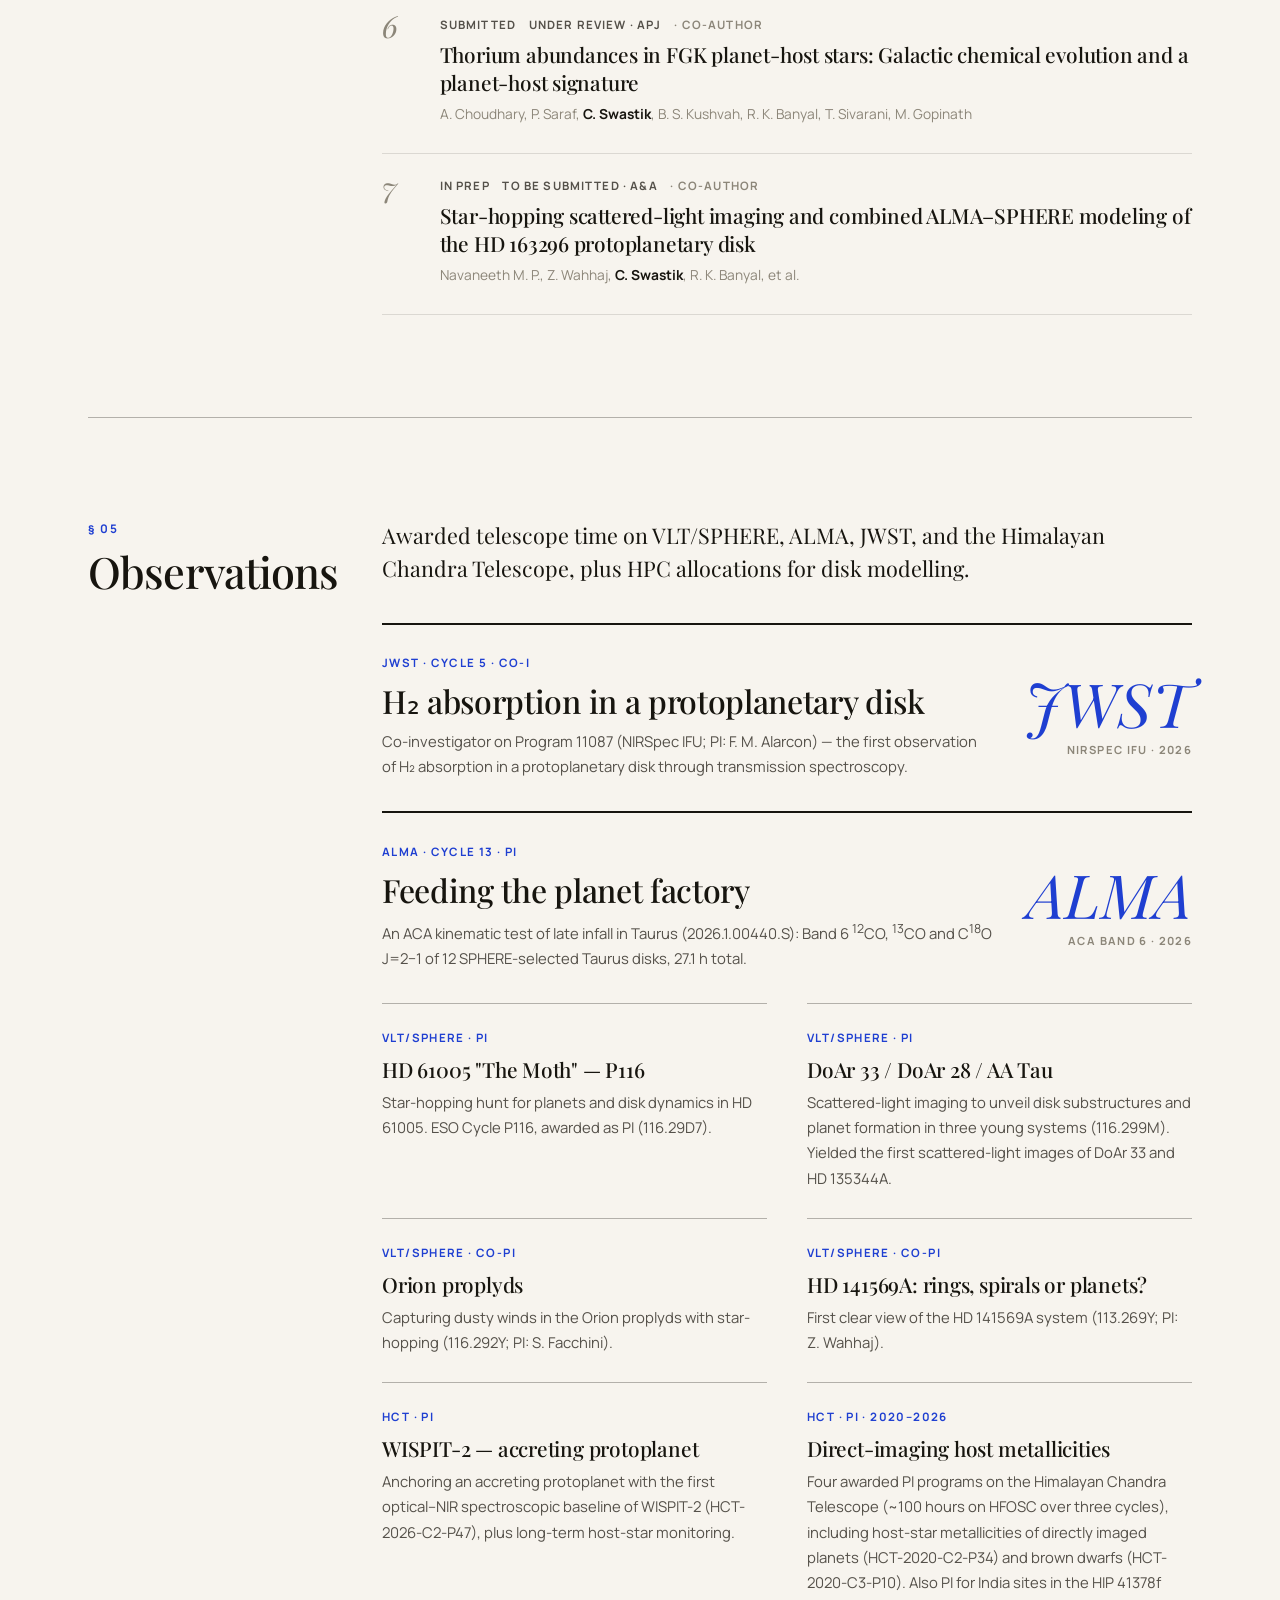
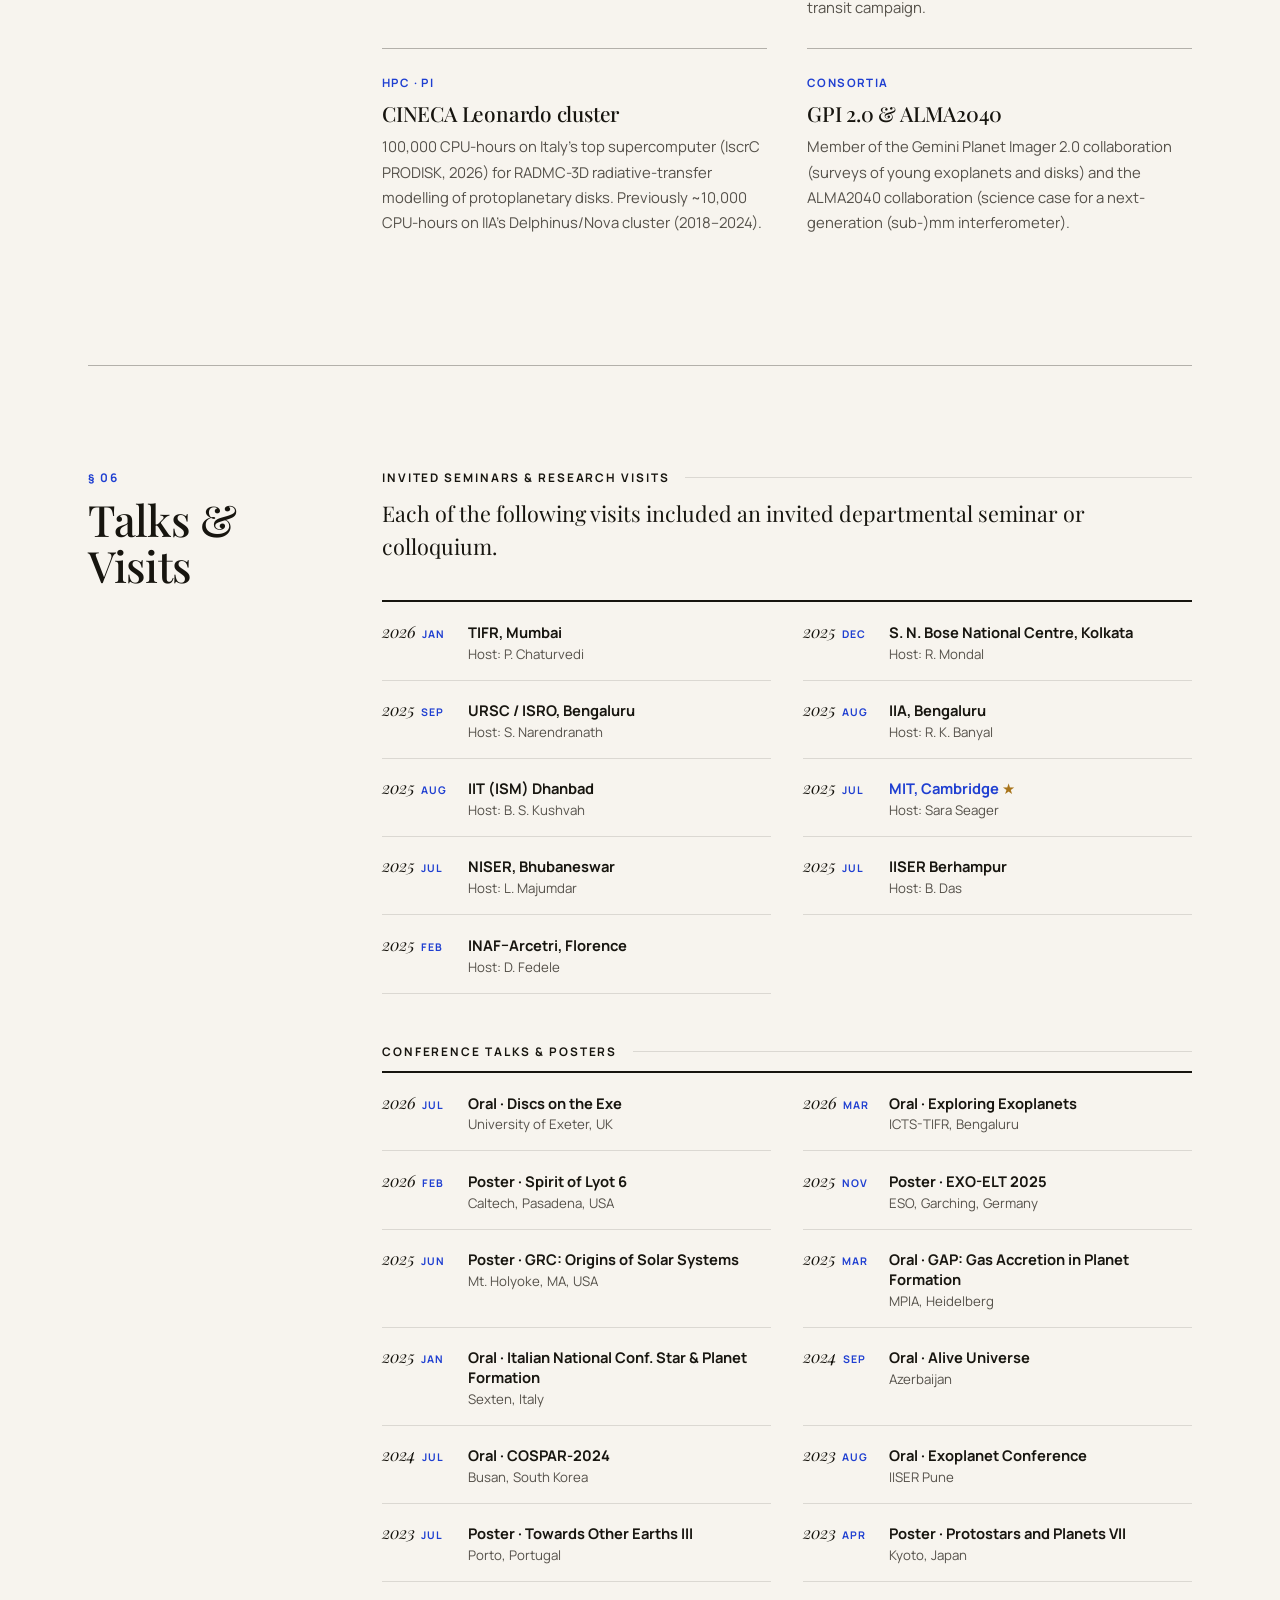
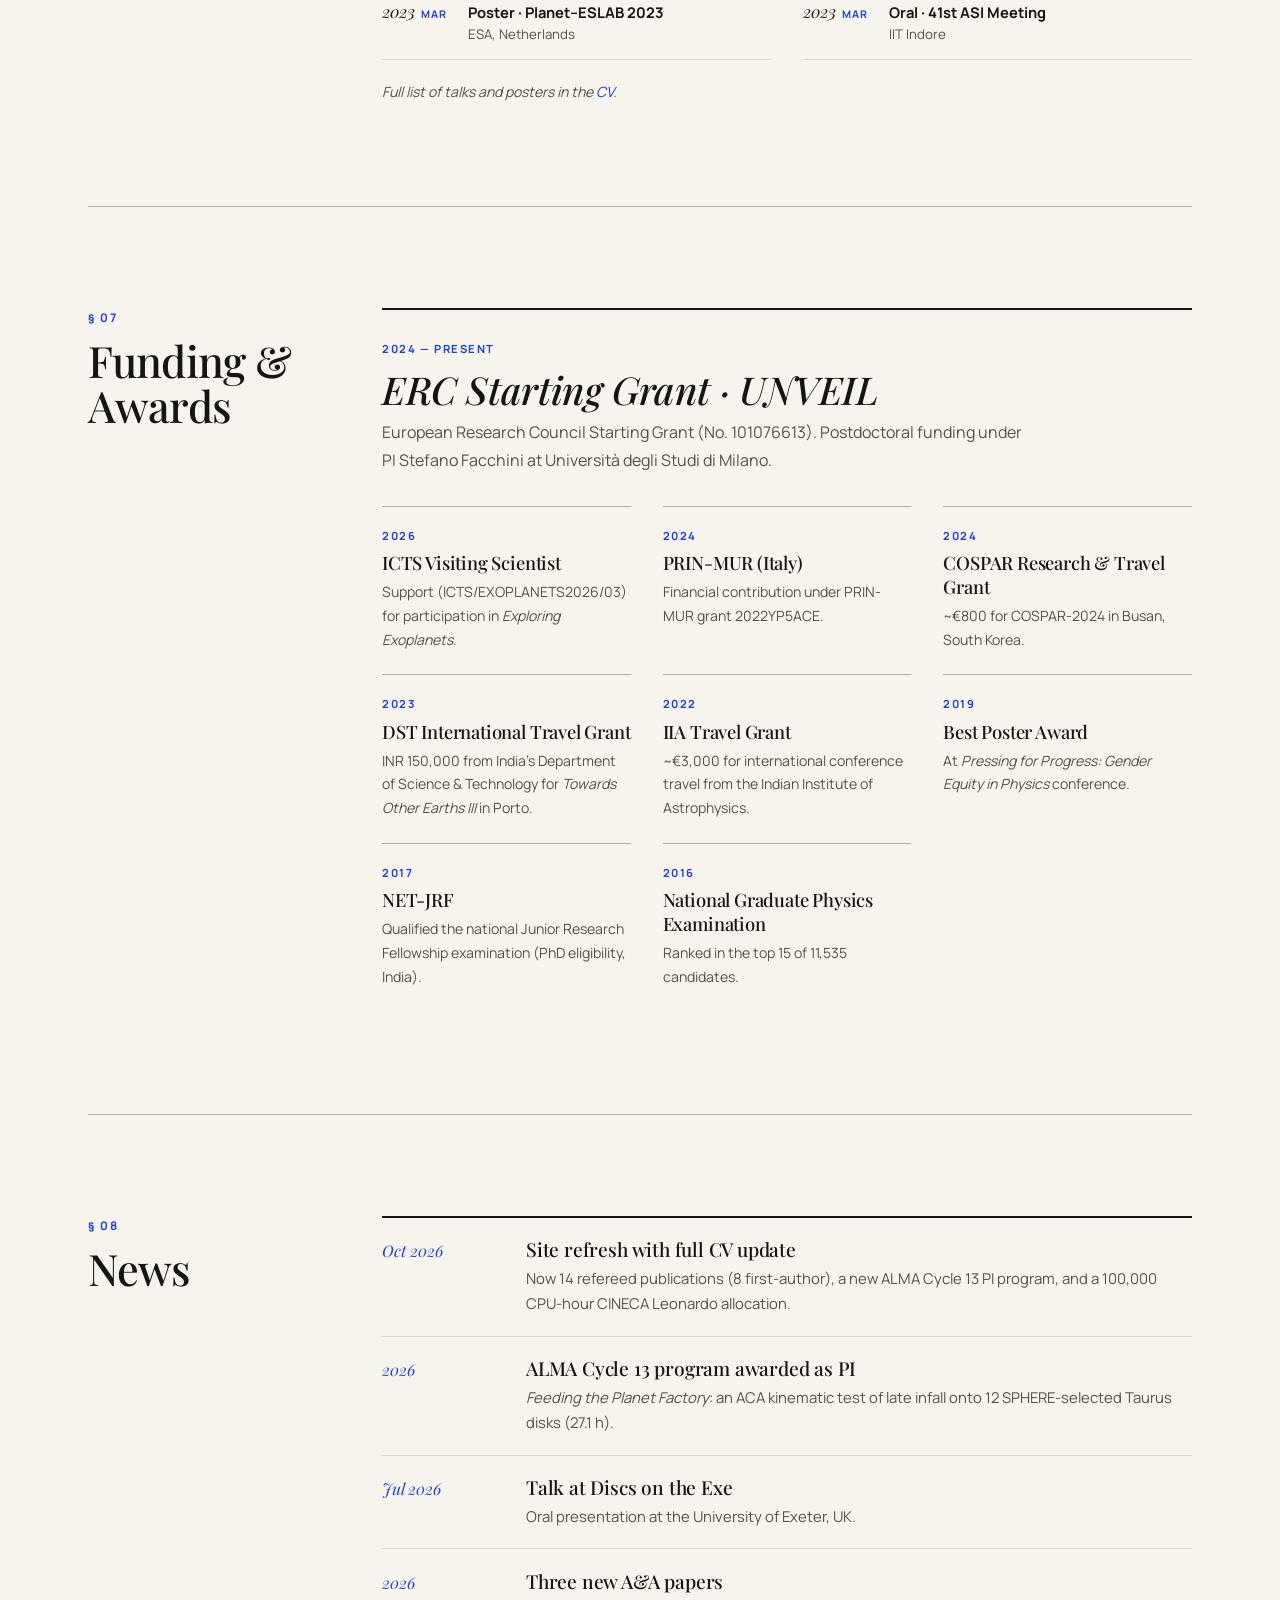
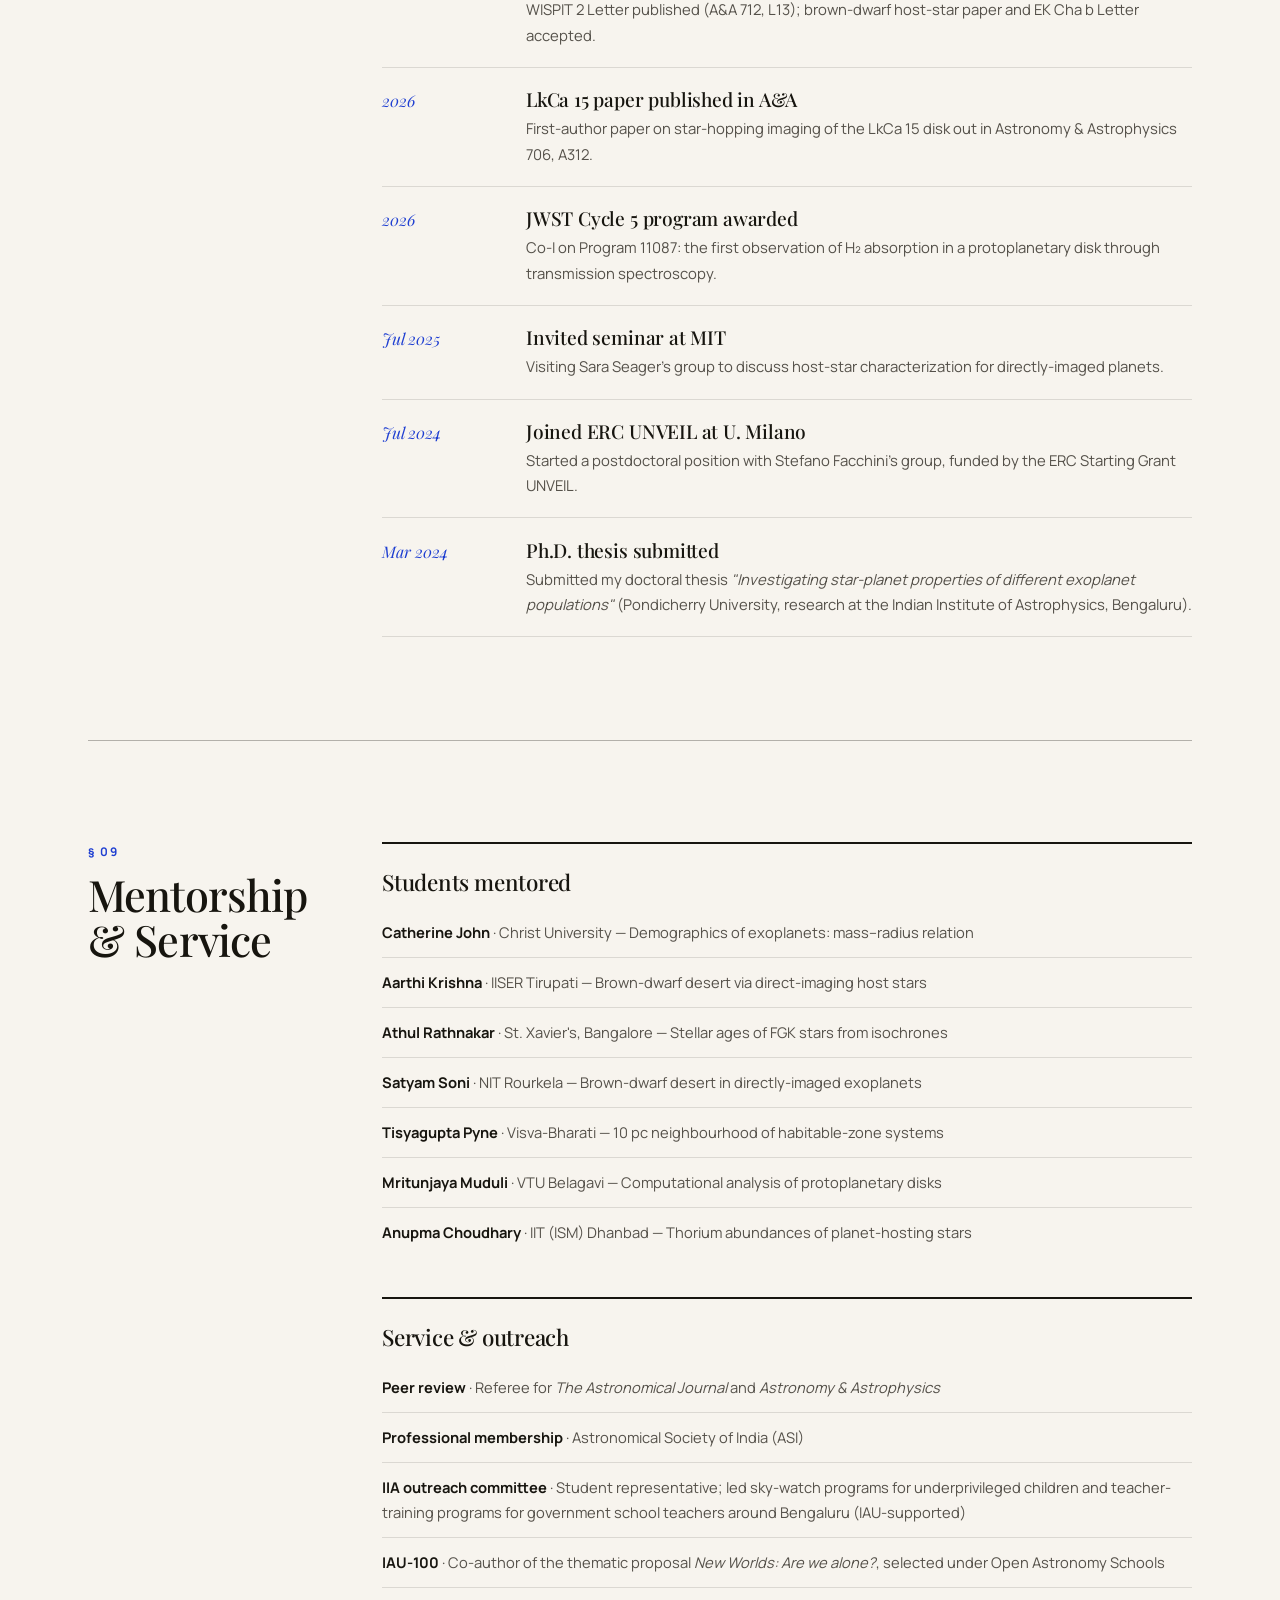
==== commit e5c27e58: "Show the WISPIT 2 H-alpha spectrum in Research Highlights - Replace the typeset accretion-limit card" ====
--- a/index.html
+++ b/index.html
@@ -99,7 +99,8 @@
   <link rel="preconnect" href="https://fonts.gstatic.com" crossorigin />
   <link href="https://fonts.googleapis.com/css2?family=Playfair+Display:ital,wght@0,400;0,500;0,600;1,400;1,500&family=Manrope:wght@400;500;600;700&family=Noto+Serif+Devanagari:wght@400;500&display=swap" rel="stylesheet" />
 
-  <link rel="stylesheet" href="css/style.css" />
+  <!-- Bump ?v= whenever the CSS/JS change so browsers fetch the new files -->
+  <link rel="stylesheet" href="css/style.css?v=2026-10-28b" />
 </head>
 <body>
 
@@ -324,19 +325,14 @@
         <article class="highlight">
           <figure class="highlight__figure">
             <div class="highlight__plate">
-              <div class="highlight__stat" role="img" aria-label="Stellar accretion rate of WISPIT 2: below 3.6 times 10 to the minus 11 solar masses per year (95 percent upper limit)">
-                <span class="highlight__stat-label">WISPIT 2 · stellar accretion</span>
-                <span class="highlight__stat-value">&lt; 3.6 × 10<sup>−11</sup></span>
-                <span class="highlight__stat-unit">M<sub>☉</sub> yr<sup>−1</sup></span>
-                <span class="highlight__stat-note">95% upper limit on the mass-accretion rate</span>
-              </div>
-            </div>
-            <figcaption>Upper limit on accretion onto the WISPIT 2 host star from HCT optical spectroscopy.</figcaption>
+              <img src="images/research/wispit2-halpha.png" alt="Normalised H-alpha spectrum of WISPIT 2 compared with Castelli and MARCS photospheric models, with residuals below" width="1058" height="833" loading="lazy" />
+            </div>
+            <figcaption>Hα region of WISPIT 2 (black) against photospheric models (Castelli in red, MARCS in blue); the lower panel shows the small residual filling.</figcaption>
           </figure>
           <div class="highlight__body">
             <span class="highlight__tag">A&amp;A 712, L13 · 2026 · Letter</span>
             <h3 class="highlight__title">A quiet host in an active planet-forming disk</h3>
-            <p class="highlight__abstract">The first optical spectrum of WISPIT 2, taken with the 2-m Himalayan Chandra Telescope, shows no sign of gas accreting onto the star, even though its disk hosts an accreting protoplanet. The upper limit sits a few times below the accretion rate of PDS 70.</p>
+            <p class="highlight__abstract">The first optical spectrum of WISPIT 2, from the 2-m Himalayan Chandra Telescope, shows Hα still in net absorption, with only weak filling consistent with chromospheric emission. The star shows no detectable accretion, even though its disk hosts an accreting protoplanet: Ṁ<sub>acc</sub> &lt; 3.6 × 10<sup>−11</sup> M<sub>☉</sub> yr<sup>−1</sup> (95%), below even the lowest epoch of PDS 70's monitoring.</p>
             <div class="highlight__links">
               <a class="highlight__link" href="https://arxiv.org/abs/2607.20649" target="_blank" rel="noopener">Read on arXiv ↗</a>
               <button class="cite-btn" data-cite="@article{Swastik2026WISPIT2,
@@ -965,6 +961,6 @@
     </div>
   </div>
 
-  <script src="js/script.js"></script>
+  <script src="js/script.js?v=2026-10-28b"></script>
 </body>
 </html>
--- a/css/style.css
+++ b/css/style.css
@@ -696,40 +696,6 @@
 .highlight--wide .highlight__plate img { position: static; width: 100%; height: auto; display: block; }
 .highlight--wide .highlight__body { max-width: 760px; }
 
-/* A key number set as the "figure" when no plot is shown */
-.highlight__stat {
-  position: absolute;
-  inset: 0;
-  display: flex;
-  flex-direction: column;
-  align-items: center;
-  justify-content: center;
-  gap: 0.6rem;
-  padding: 1.5rem;
-  text-align: center;
-  color: #17150f;
-  background:
-    radial-gradient(90% 70% at 50% 45%, rgba(31, 63, 209, 0.07), transparent 70%),
-    #fff;
-}
-.highlight__stat-label {
-  font-size: 0.7rem;
-  font-weight: 700;
-  letter-spacing: 0.16em;
-  text-transform: uppercase;
-  color: #55514a;
-}
-.highlight__stat-value {
-  font-family: var(--font-display);
-  font-style: italic;
-  font-size: clamp(2.2rem, 4.4vw, 3.4rem);
-  line-height: 1;
-  color: #1f3fd1;
-  white-space: nowrap;
-}
-.highlight__stat-unit { font-family: var(--font-display); font-size: clamp(1rem, 1.8vw, 1.3rem); }
-.highlight__stat-note { font-size: 0.82rem; color: #55514a; max-width: 26ch; }
-
 .highlight__body { min-width: 0; }
 .highlight__body::before {
   content: counter(fig, decimal-leading-zero);
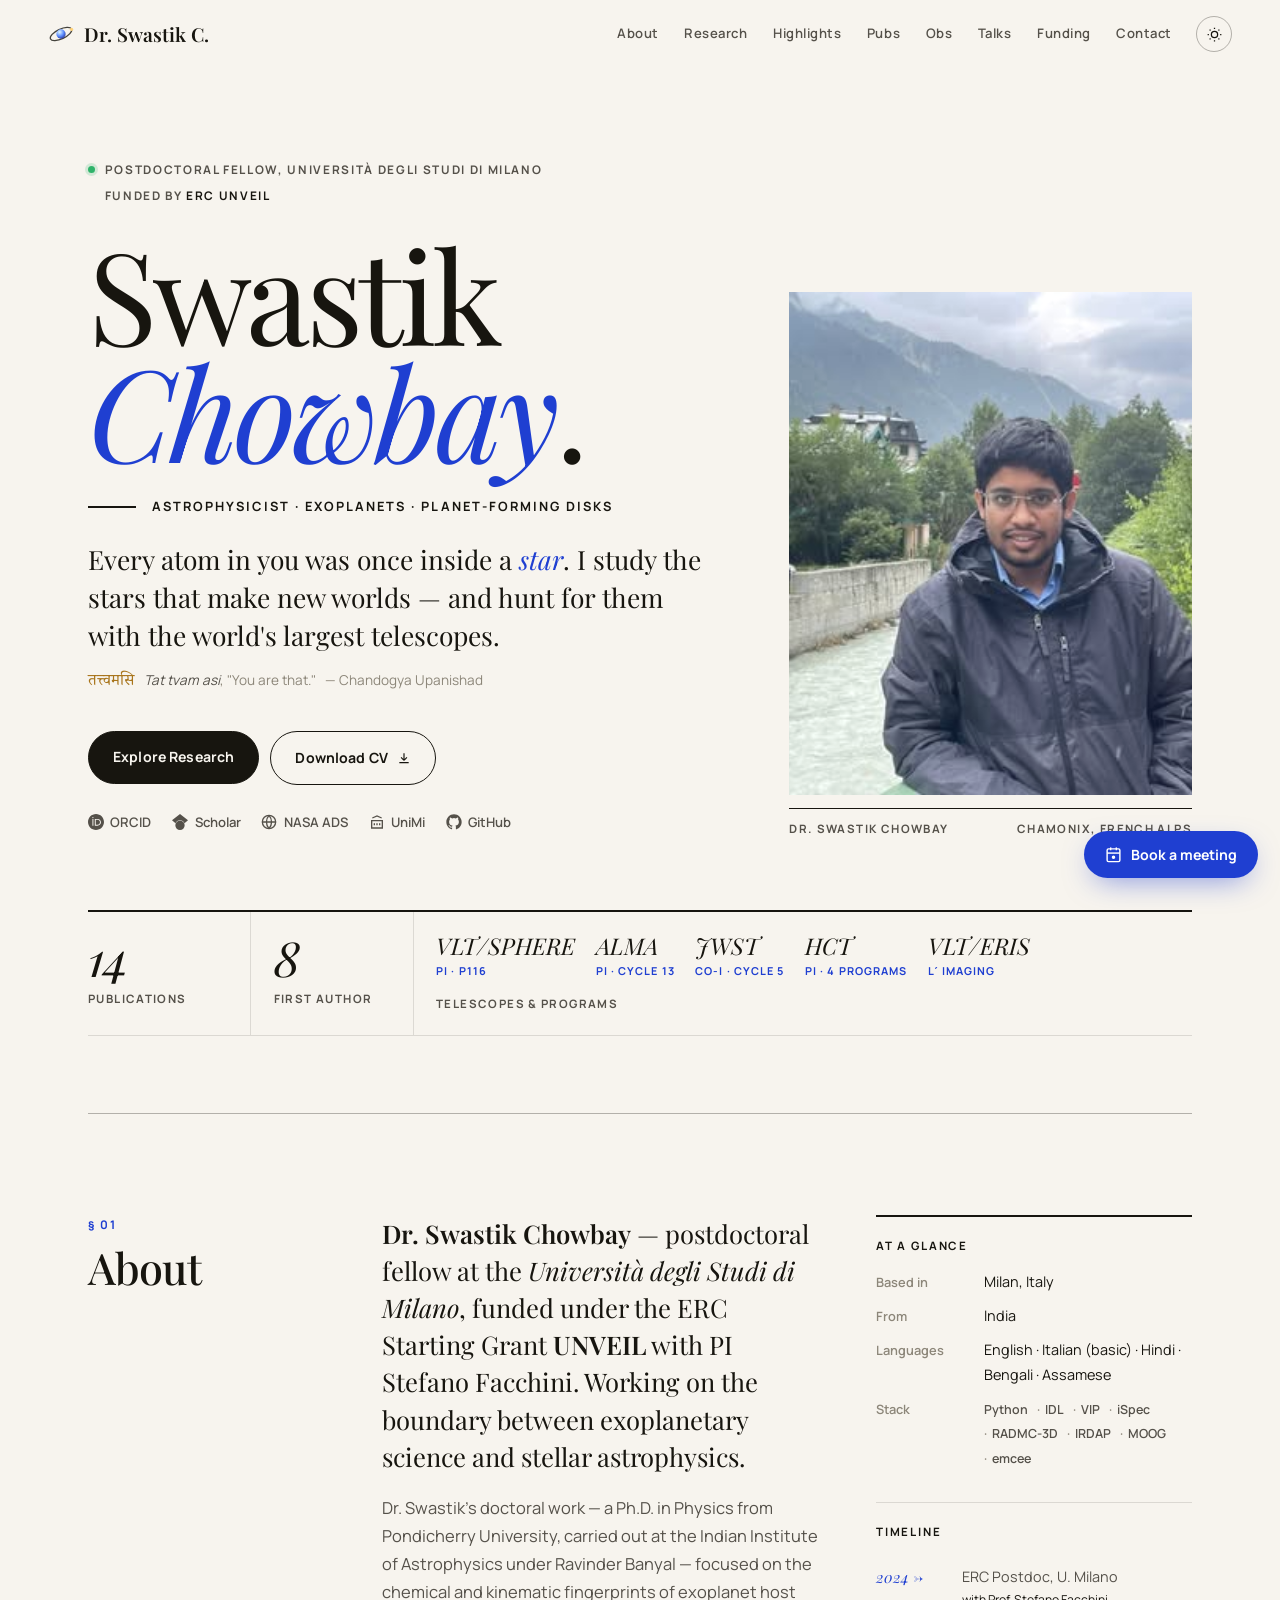
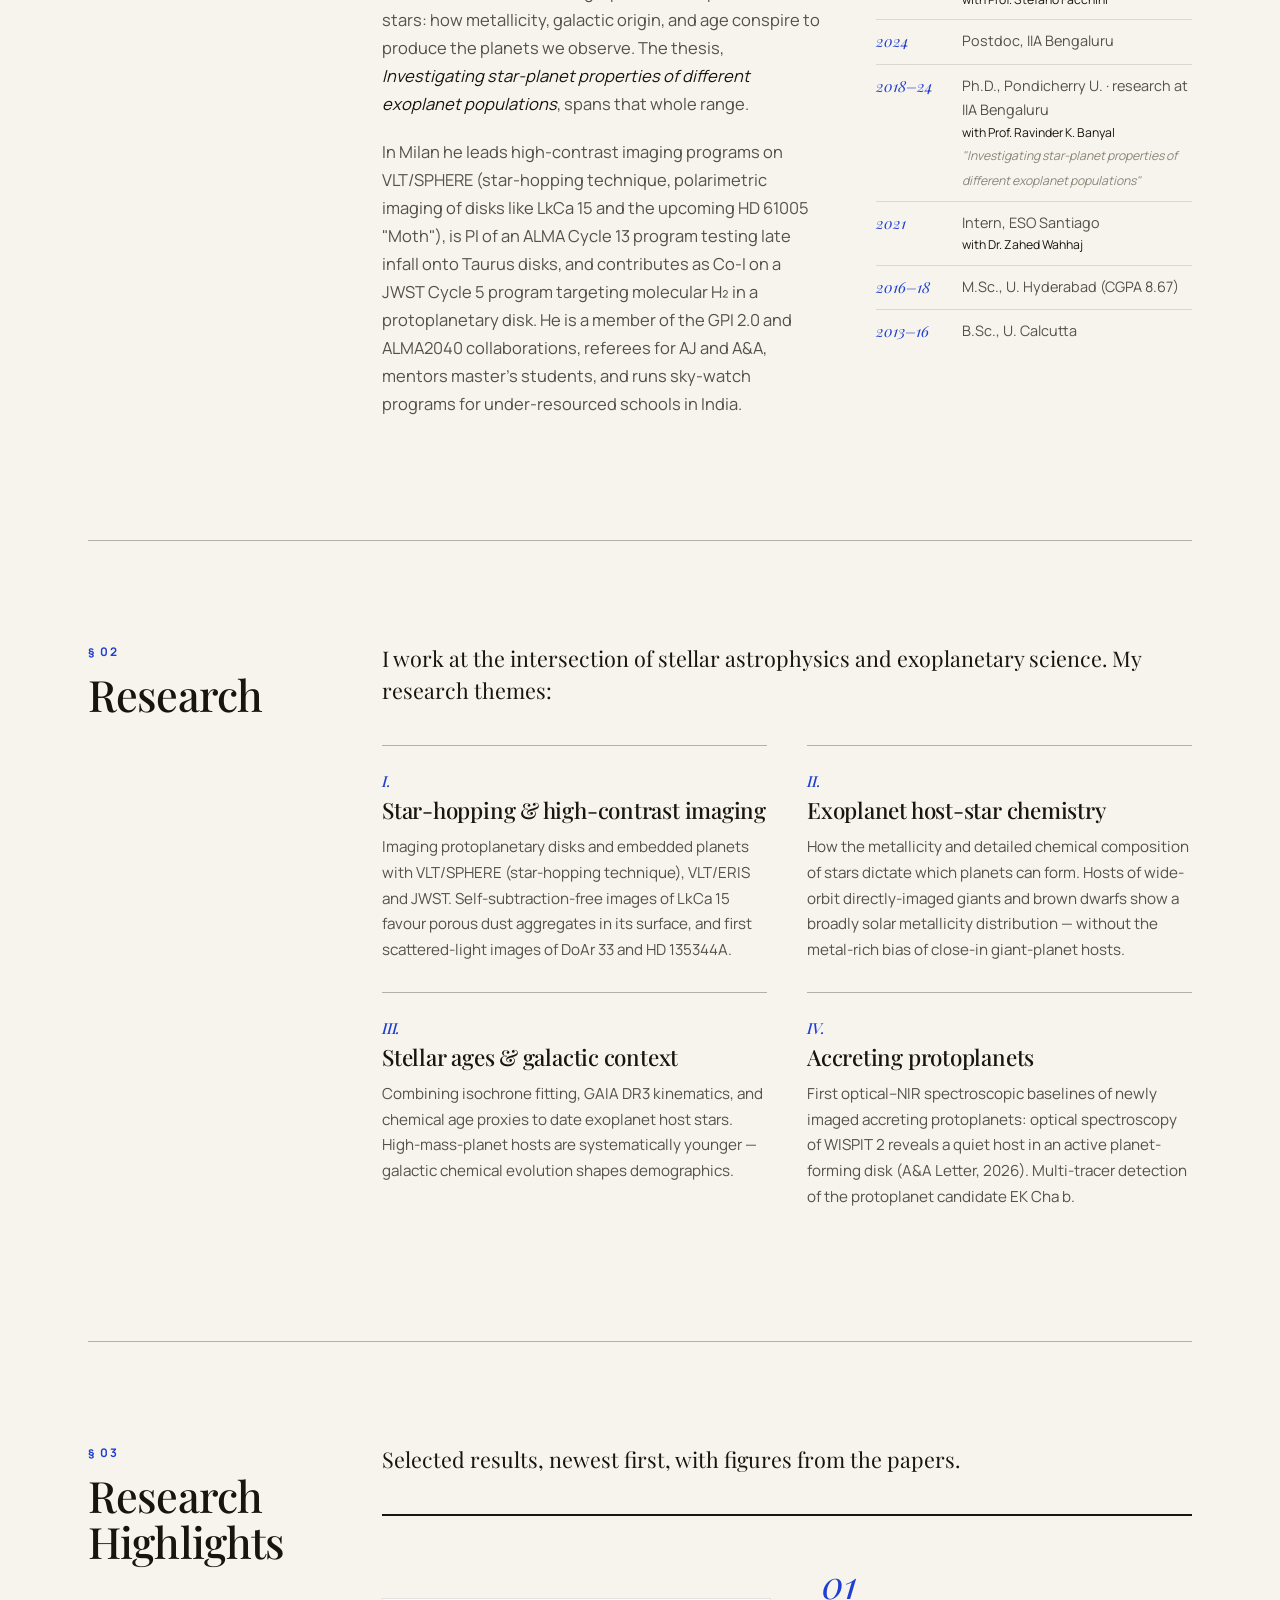
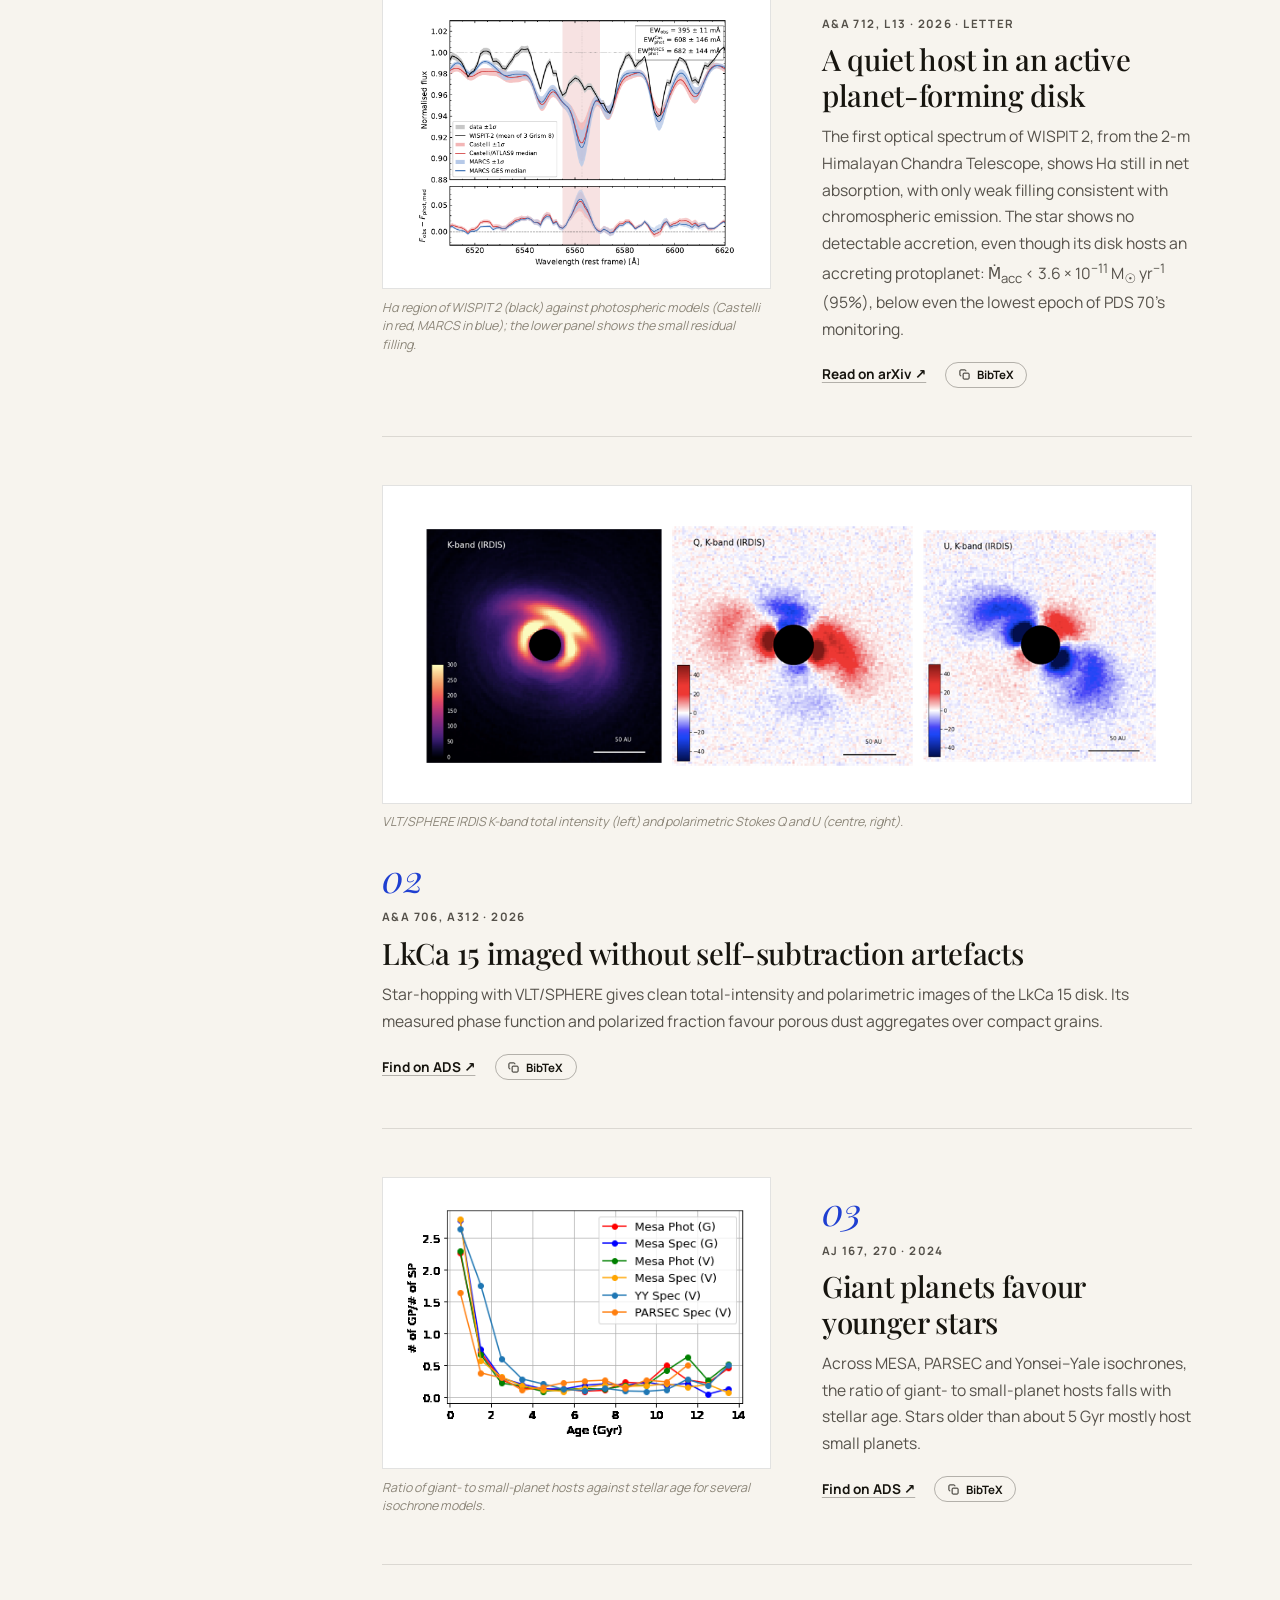
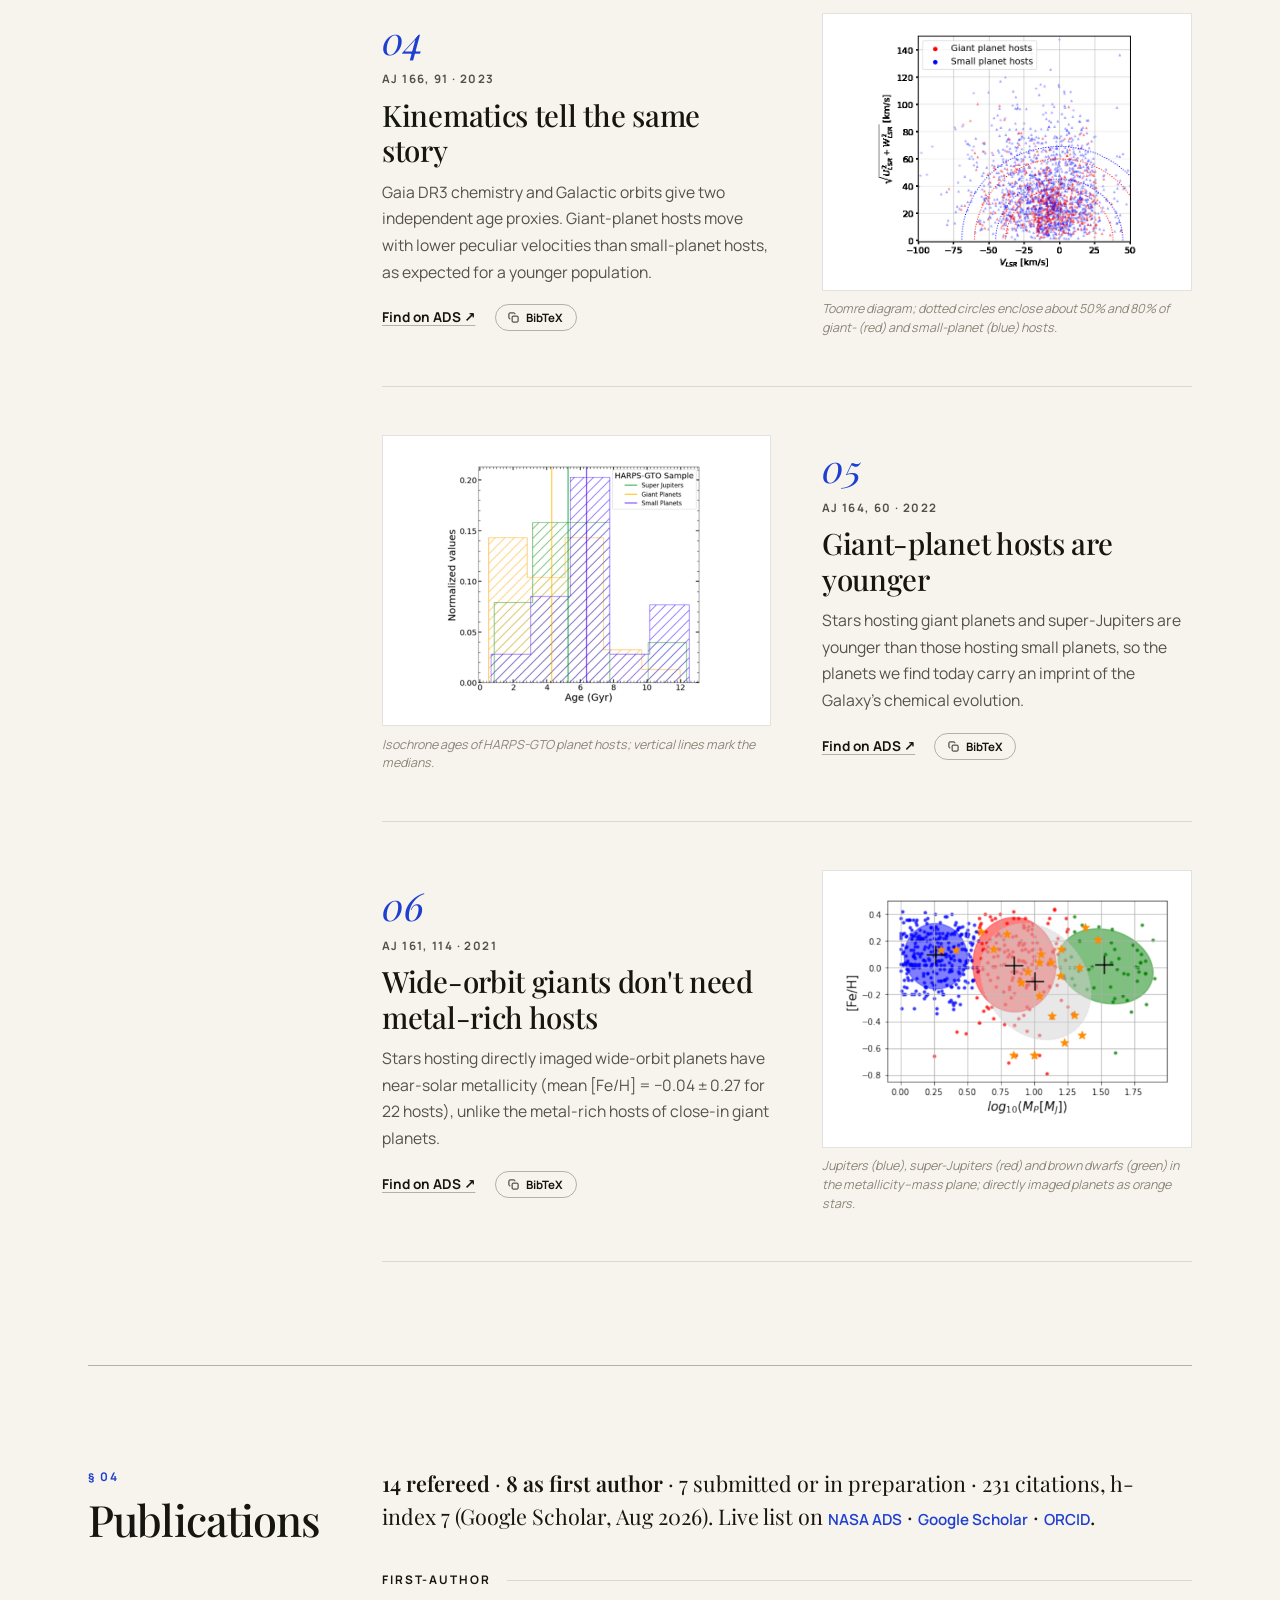
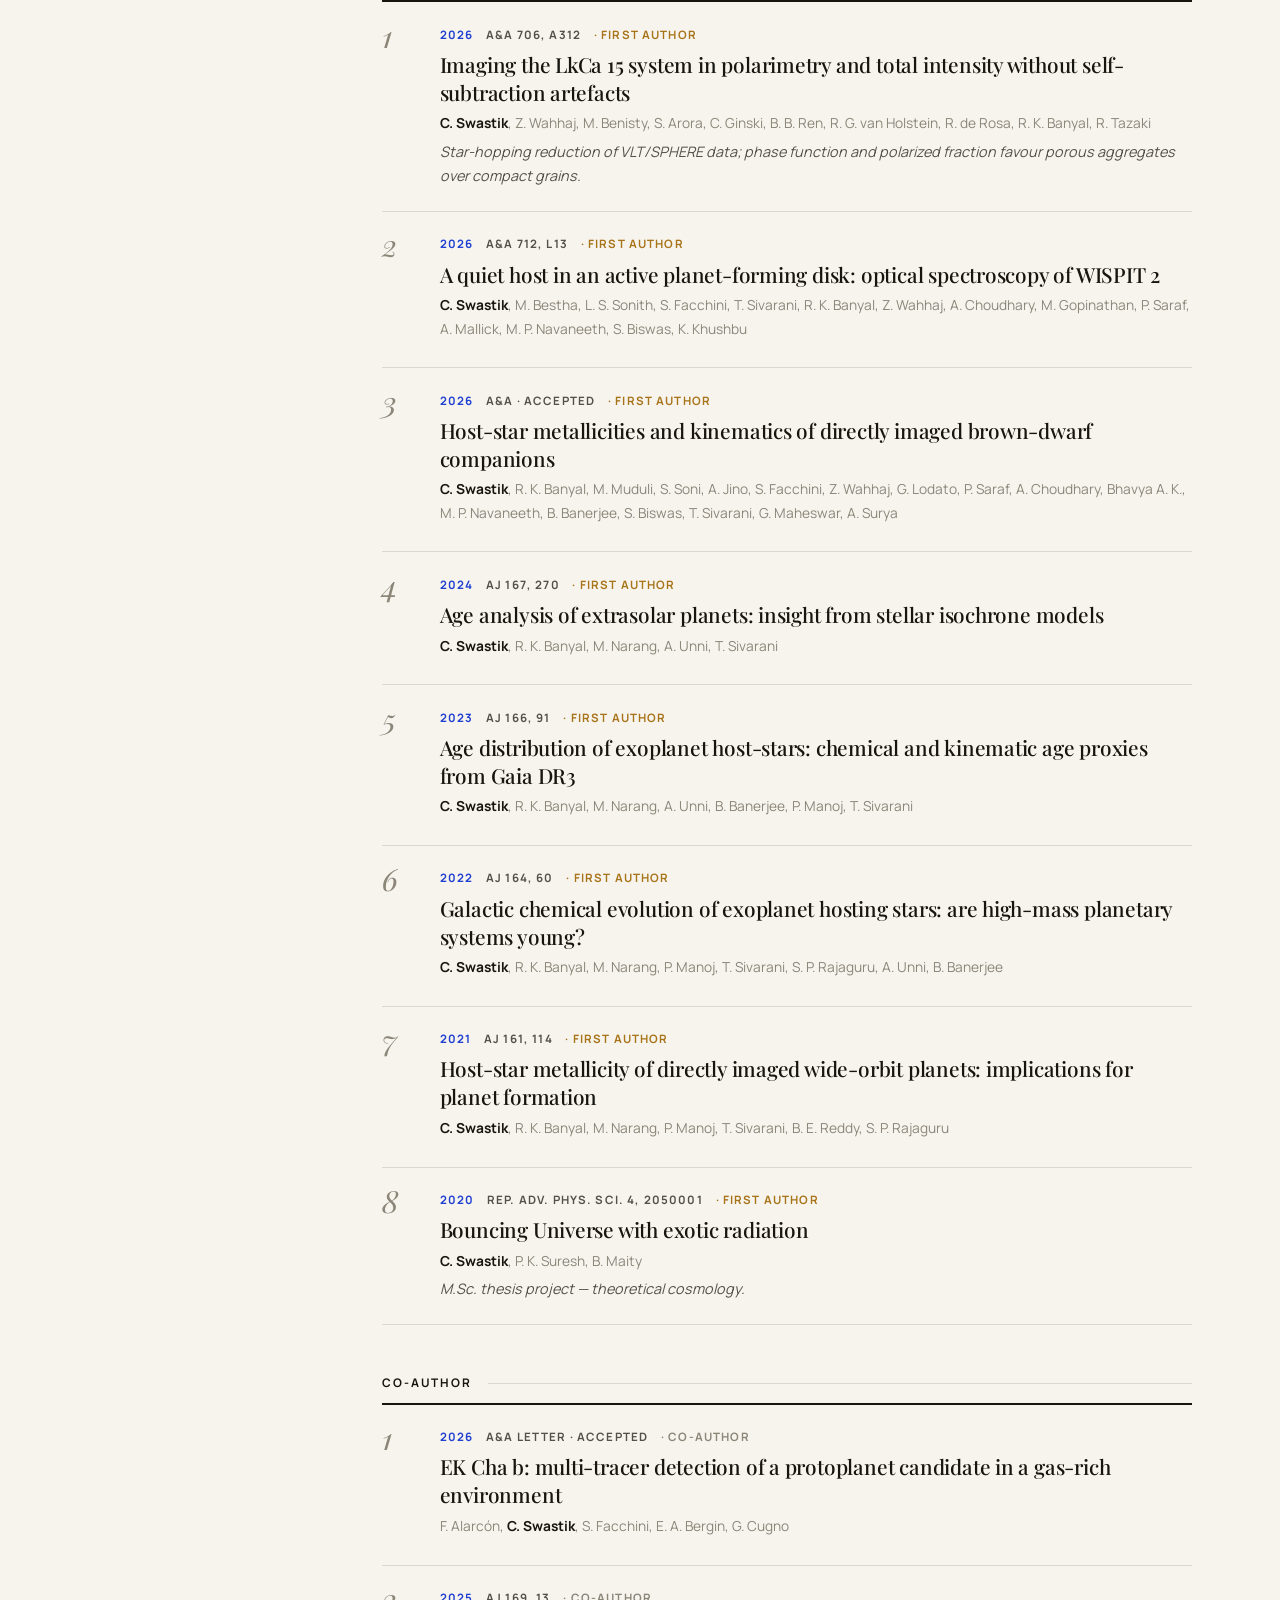
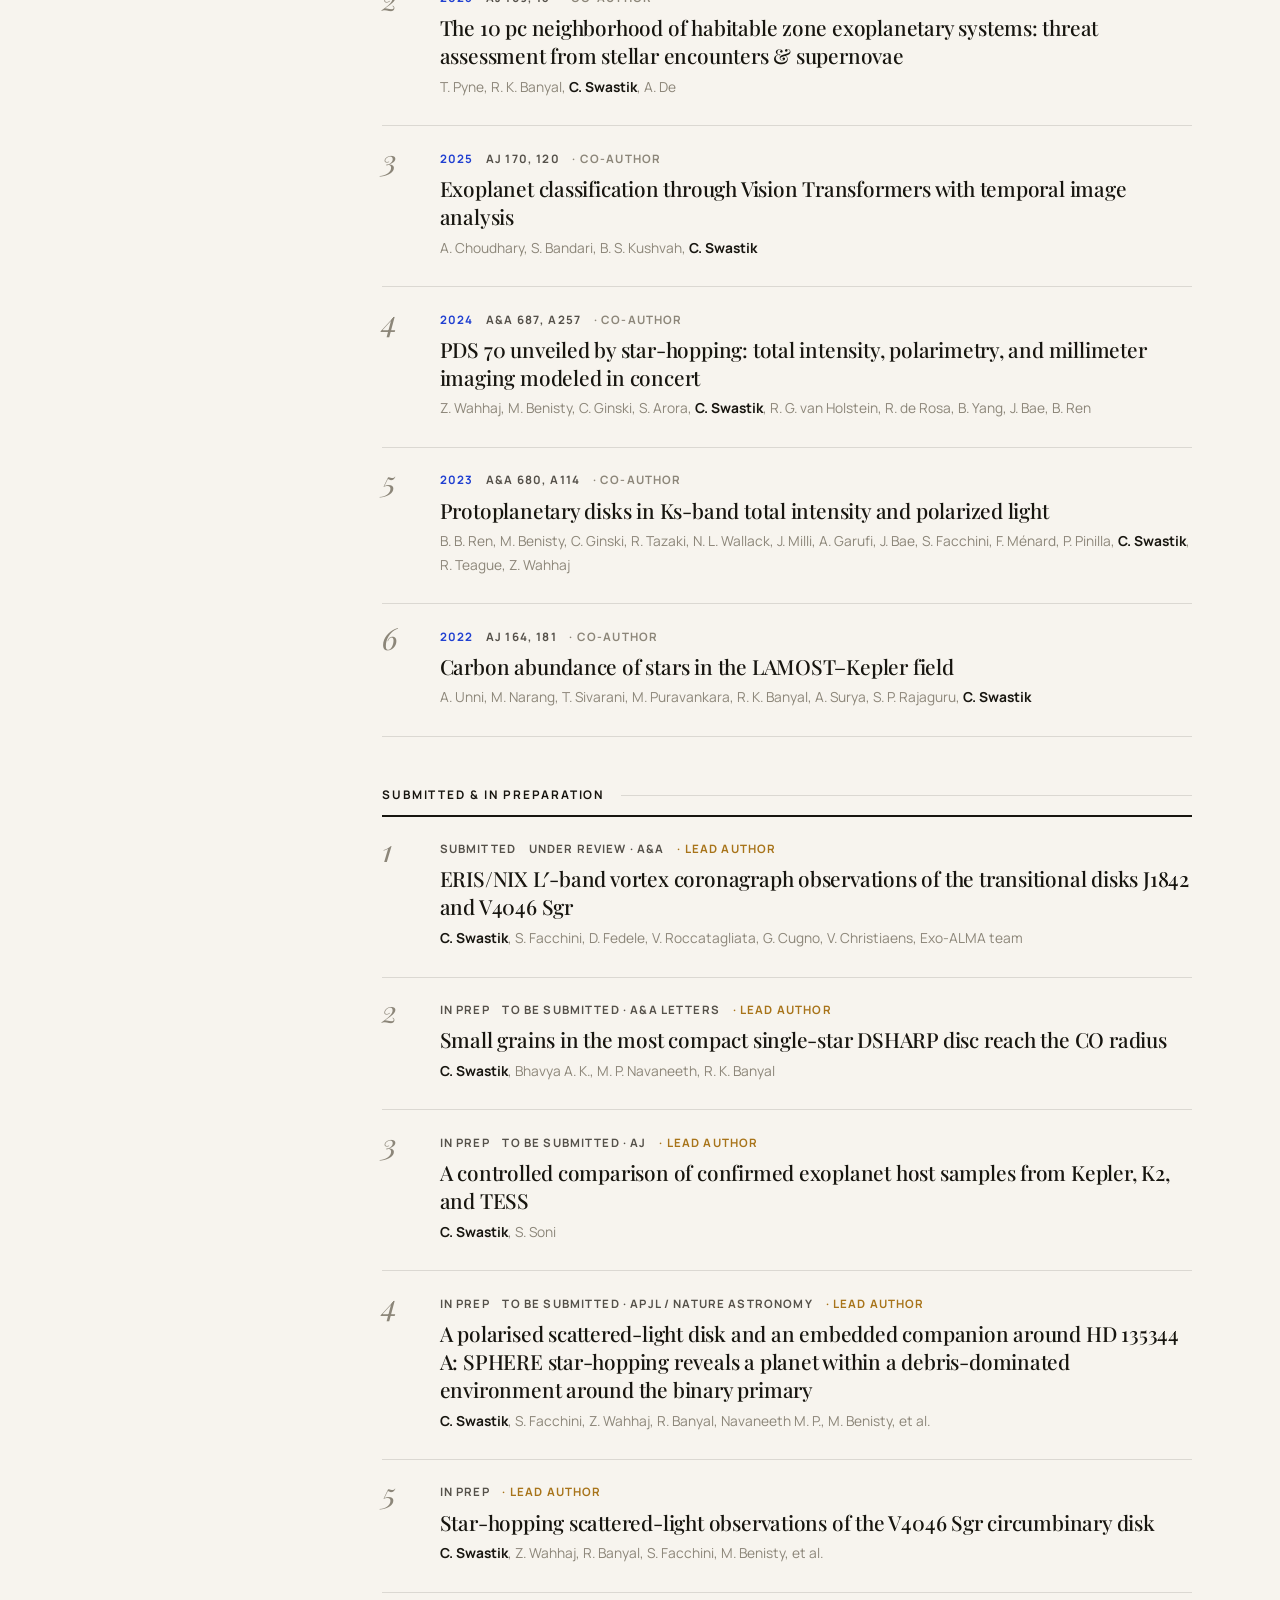
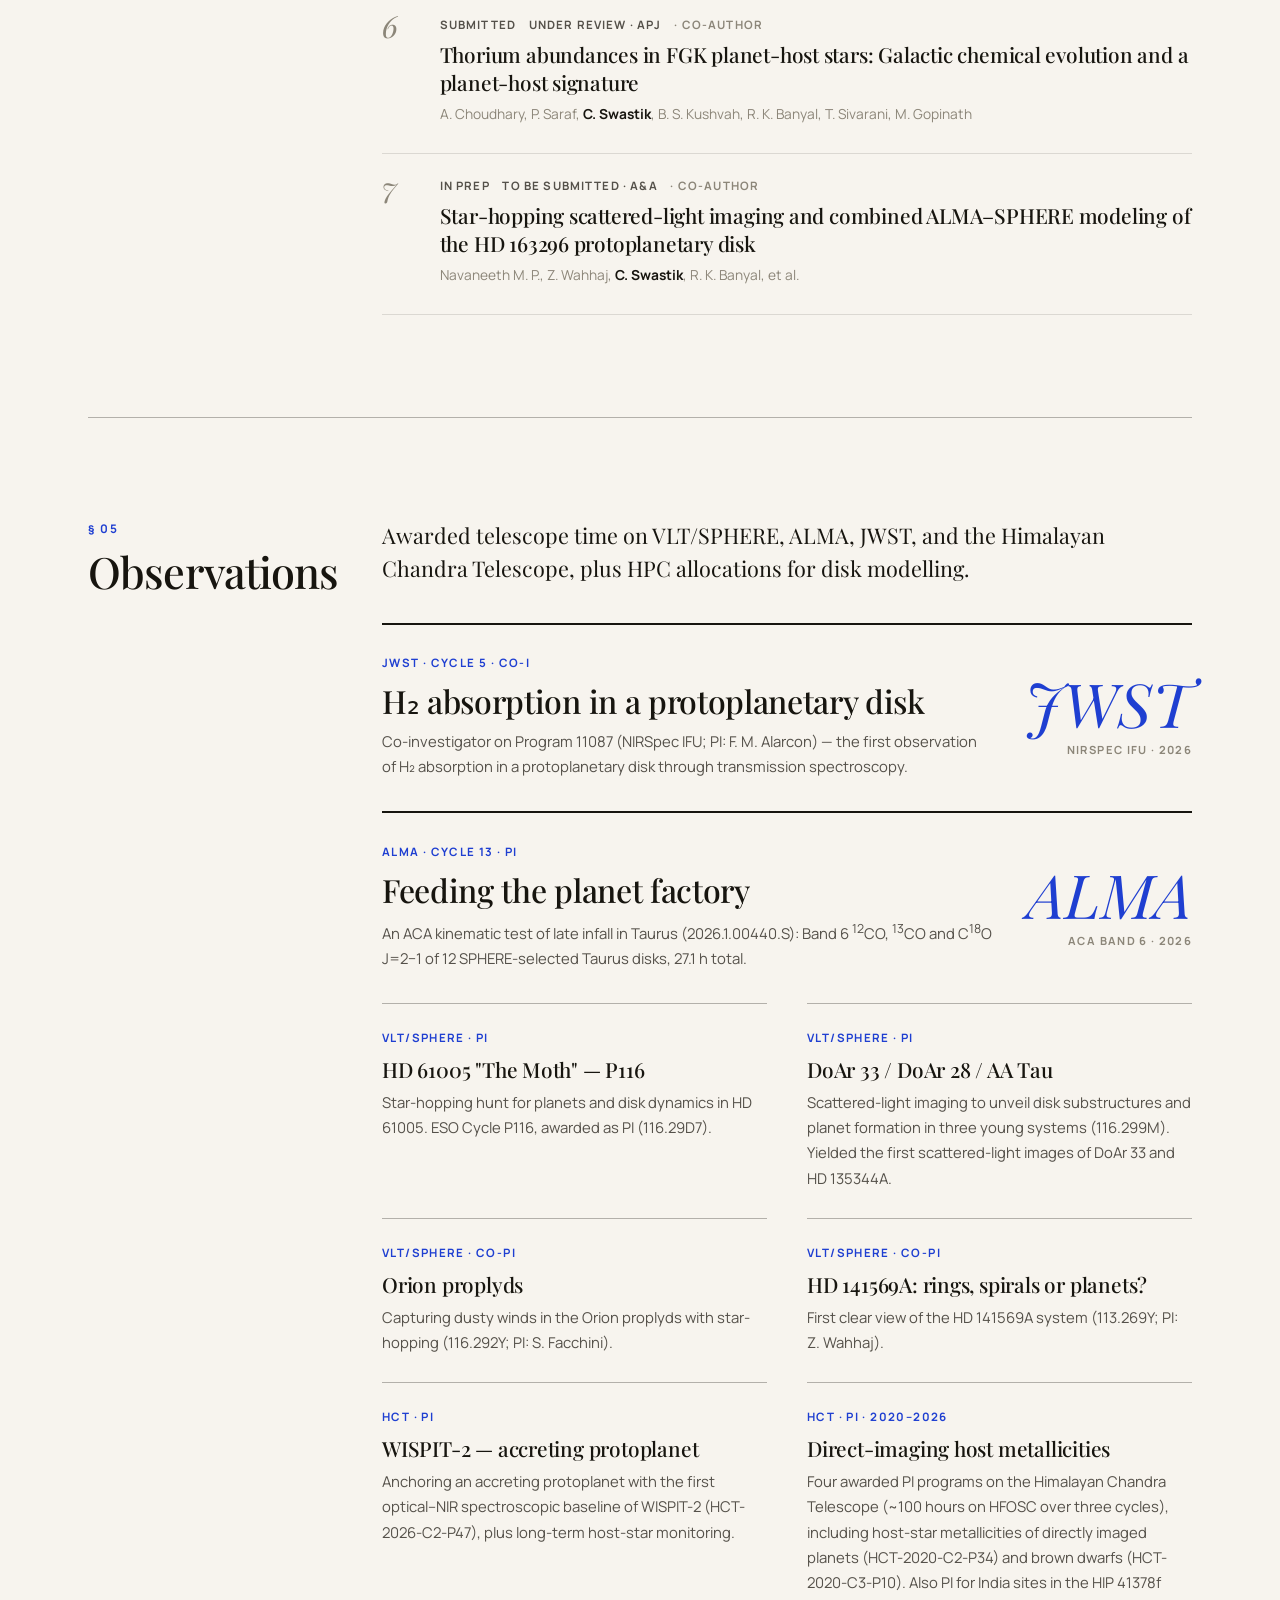
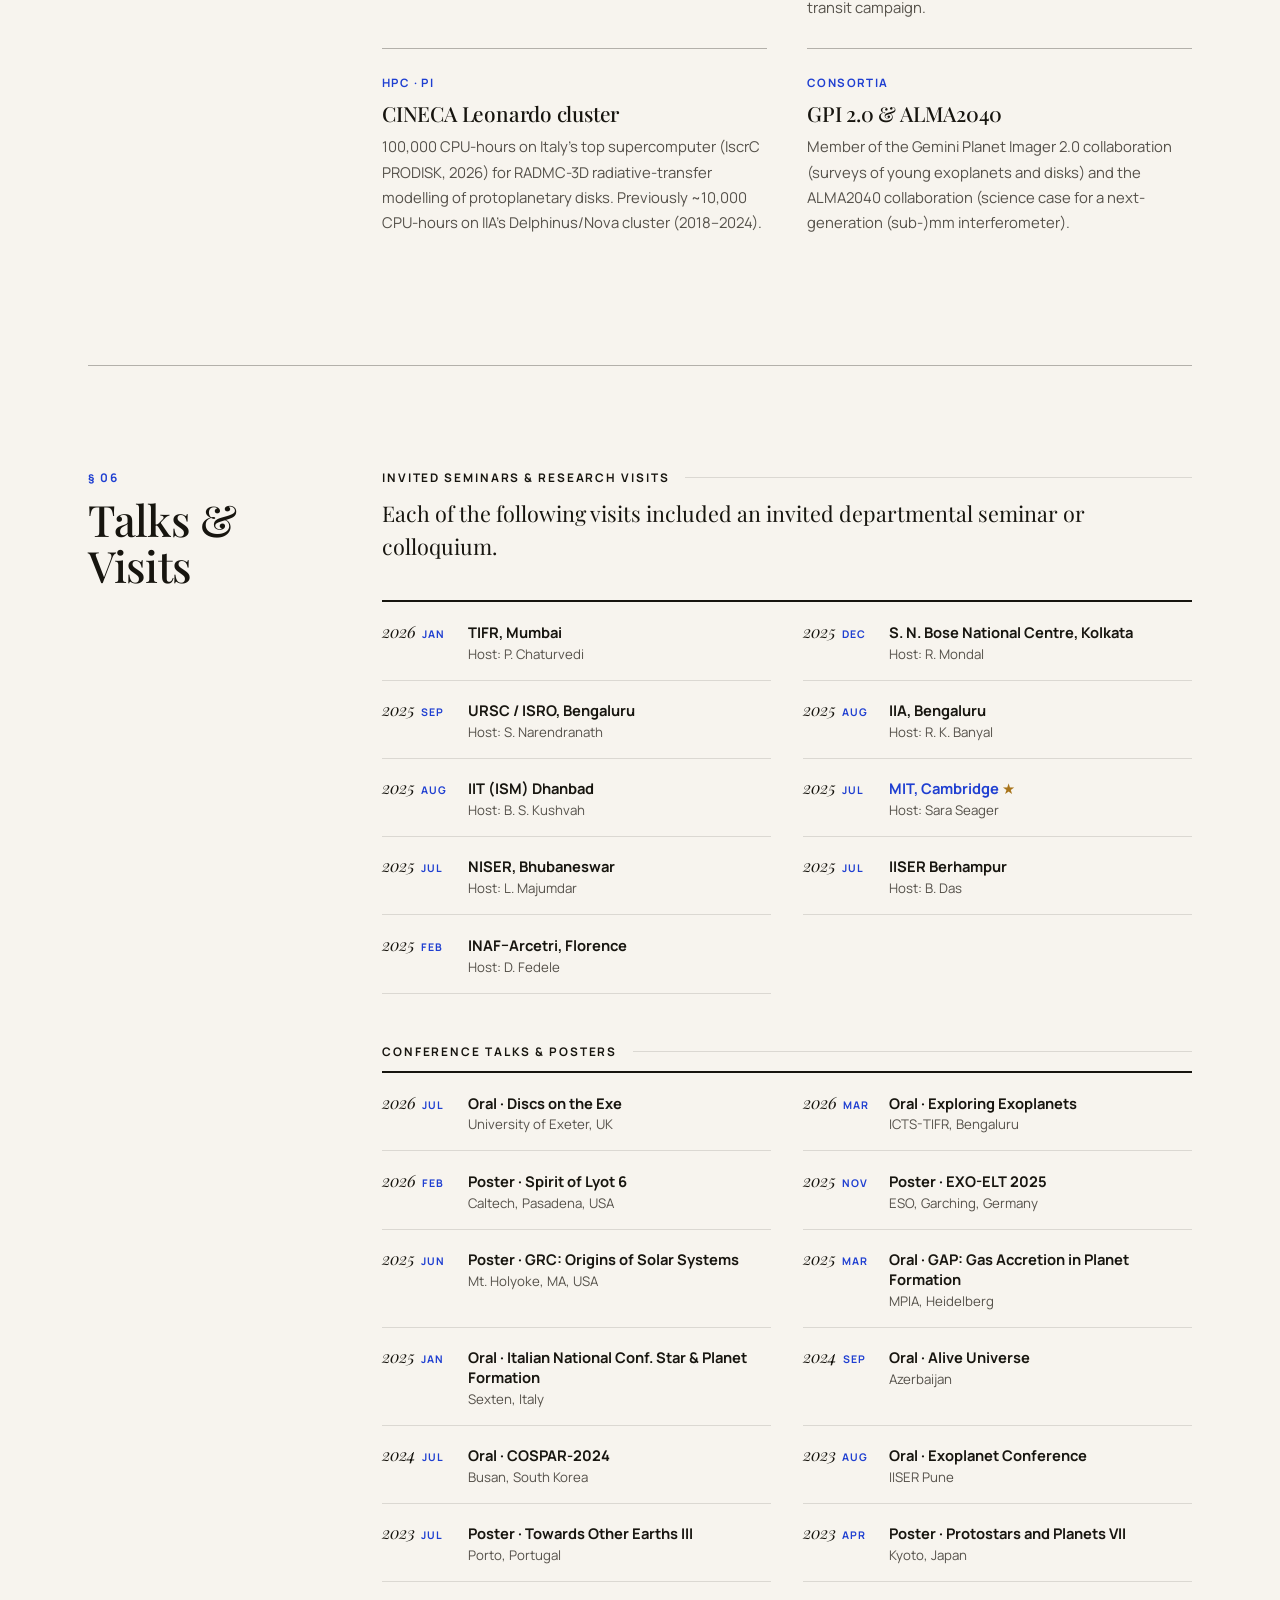
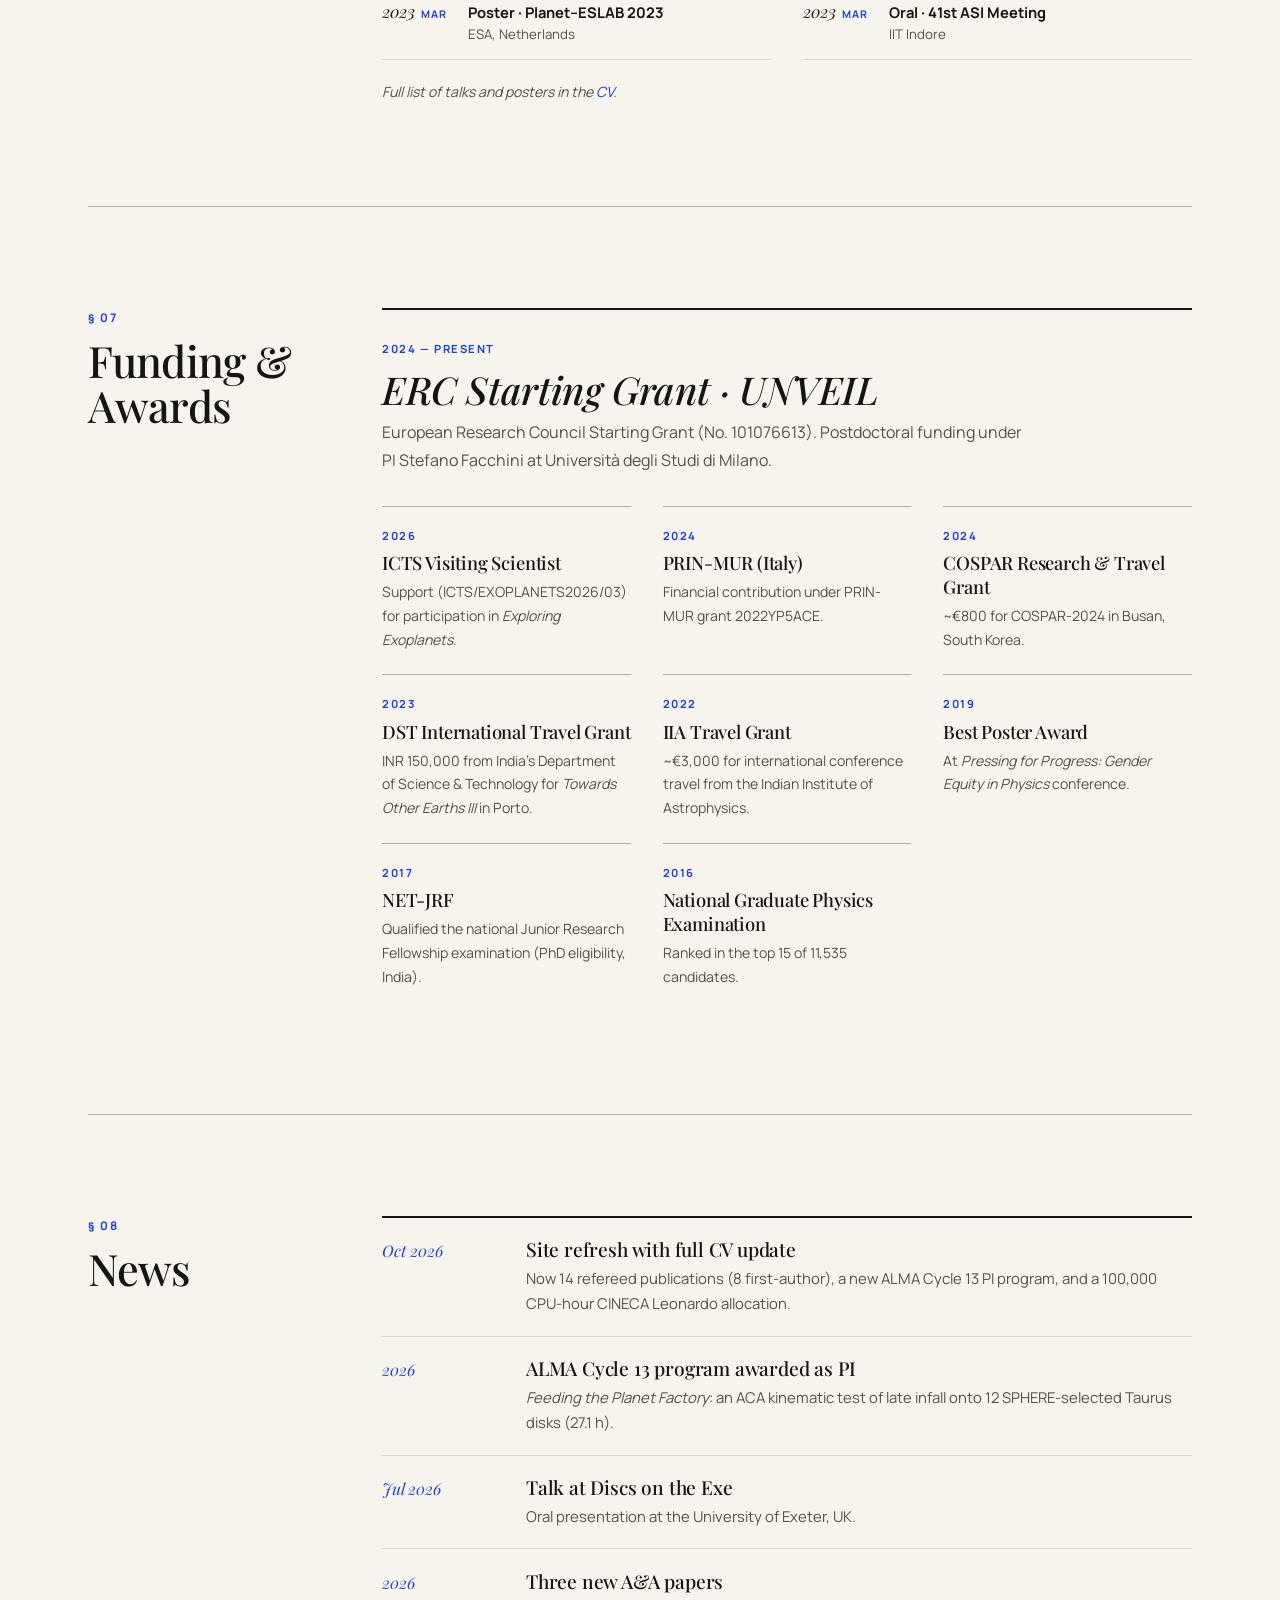
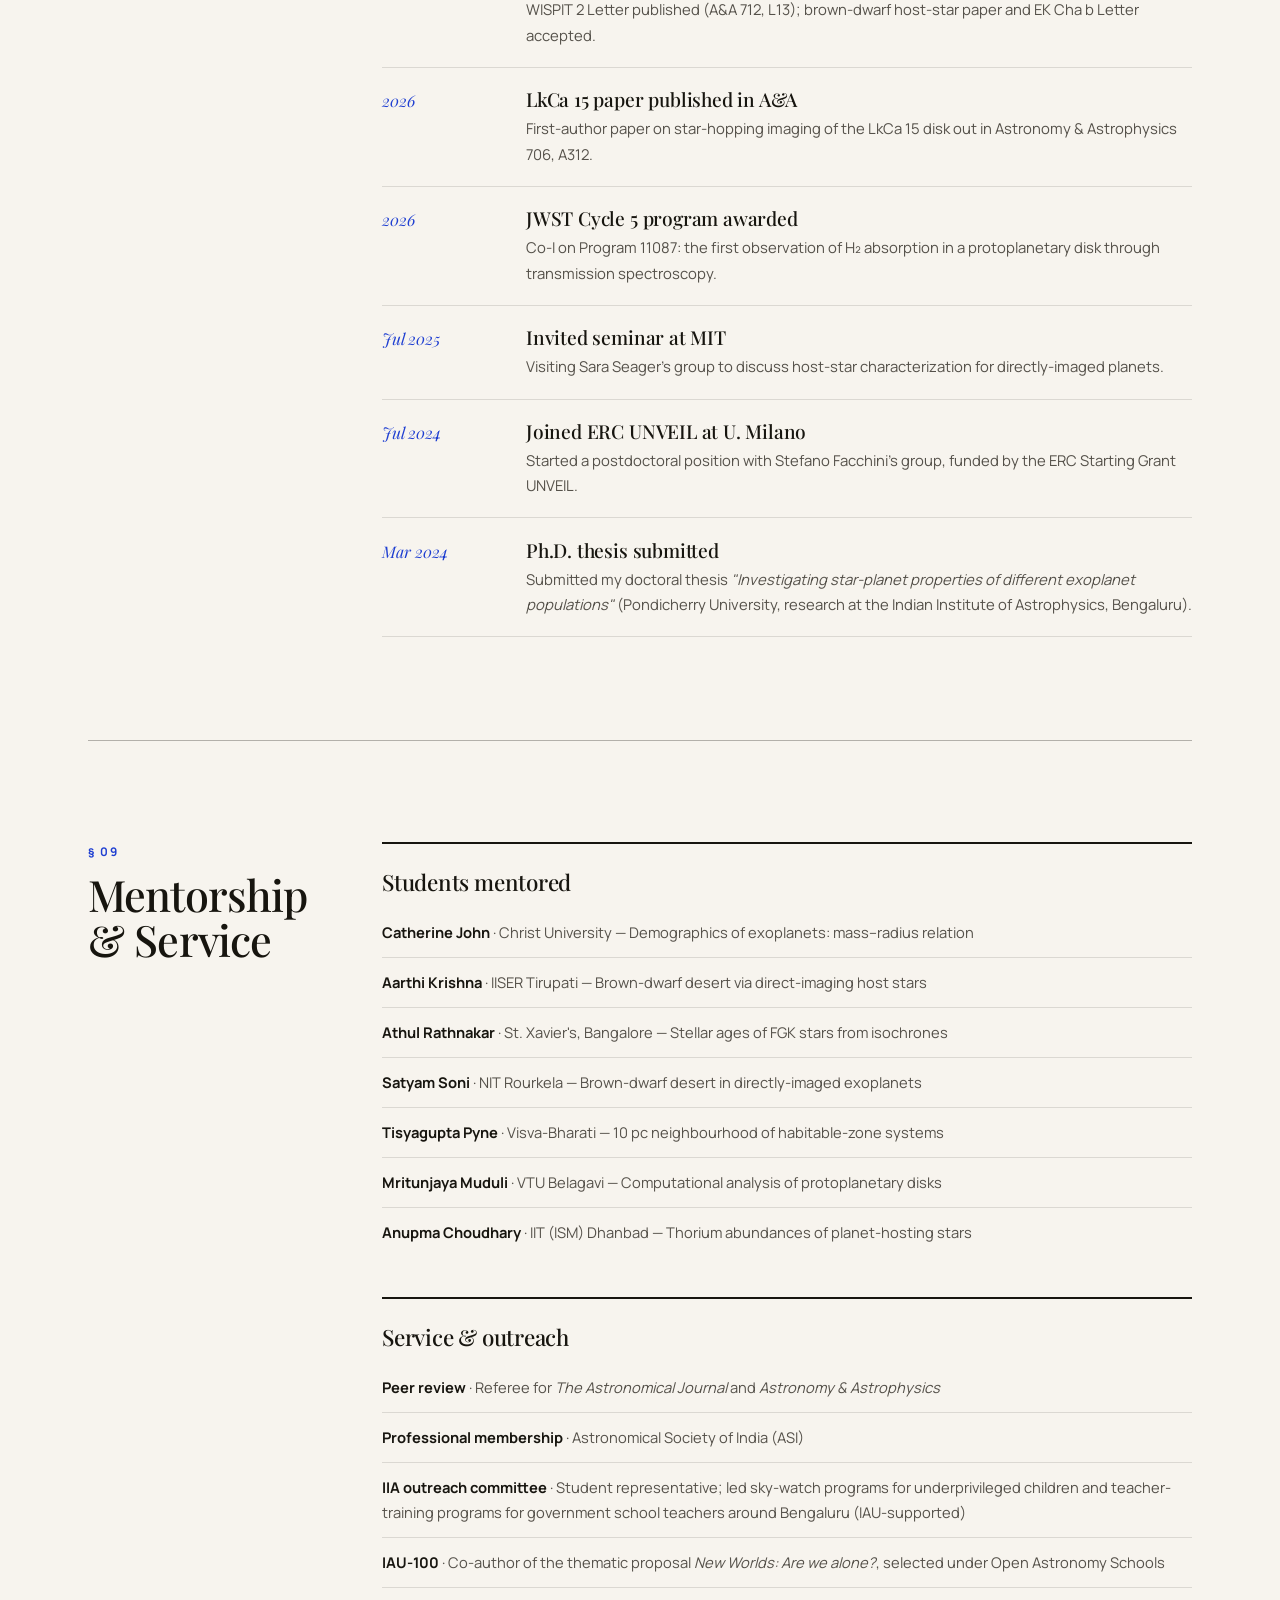
==== commit 95516bc6: "Name supervisors in the About timeline Ph.D. with Prof. Ravinder K. Banyal, ESO internship with Dr. " ====
--- a/index.html
+++ b/index.html
@@ -100,7 +100,7 @@
   <link href="https://fonts.googleapis.com/css2?family=Playfair+Display:ital,wght@0,400;0,500;0,600;1,400;1,500&family=Manrope:wght@400;500;600;700&family=Noto+Serif+Devanagari:wght@400;500&display=swap" rel="stylesheet" />
 
   <!-- Bump ?v= whenever the CSS/JS change so browsers fetch the new files -->
-  <link rel="stylesheet" href="css/style.css?v=2026-10-28b" />
+  <link rel="stylesheet" href="css/style.css?v=2026-10-28c" />
 </head>
 <body>
 
@@ -271,10 +271,10 @@
 
           <h3 class="panel__title panel__title--mt">Timeline</h3>
           <ol class="timeline">
-            <li><span class="timeline__year">2024 →</span><span class="timeline__role">ERC Postdoc, U. Milano · w/ S. Facchini</span></li>
+            <li><span class="timeline__year">2024 →</span><span class="timeline__role">ERC Postdoc, U. Milano<span class="timeline__with">with Prof. Stefano Facchini</span></span></li>
             <li><span class="timeline__year">2024</span><span class="timeline__role">Postdoc, IIA Bengaluru</span></li>
-            <li><span class="timeline__year">2018–24</span><span class="timeline__role">Ph.D., Pondicherry U. · research at IIA Bengaluru<br><em style="font-size:0.85em;color:var(--ink-dim);font-weight:400;">"Investigating star-planet properties of different exoplanet populations"</em></span></li>
-            <li><span class="timeline__year">2021</span><span class="timeline__role">Intern, ESO Santiago</span></li>
+            <li><span class="timeline__year">2018–24</span><span class="timeline__role">Ph.D., Pondicherry U. · research at IIA Bengaluru<span class="timeline__with">with Prof. Ravinder K. Banyal</span><em style="font-size:0.85em;color:var(--ink-dim);font-weight:400;">"Investigating star-planet properties of different exoplanet populations"</em></span></li>
+            <li><span class="timeline__year">2021</span><span class="timeline__role">Intern, ESO Santiago<span class="timeline__with">with Dr. Zahed Wahhaj</span></span></li>
             <li><span class="timeline__year">2016–18</span><span class="timeline__role">M.Sc., U. Hyderabad (CGPA 8.67)</span></li>
             <li><span class="timeline__year">2013–16</span><span class="timeline__role">B.Sc., U. Calcutta</span></li>
           </ol>
@@ -961,6 +961,6 @@
     </div>
   </div>
 
-  <script src="js/script.js?v=2026-10-28b"></script>
+  <script src="js/script.js?v=2026-10-28c"></script>
 </body>
 </html>
--- a/css/style.css
+++ b/css/style.css
@@ -609,6 +609,7 @@
   color: var(--accent);
 }
 .timeline__role { color: var(--ink-mute); }
+.timeline__with { display: block; font-size: 0.85em; color: var(--ink); }
 
 /* =============================================================
    Research themes
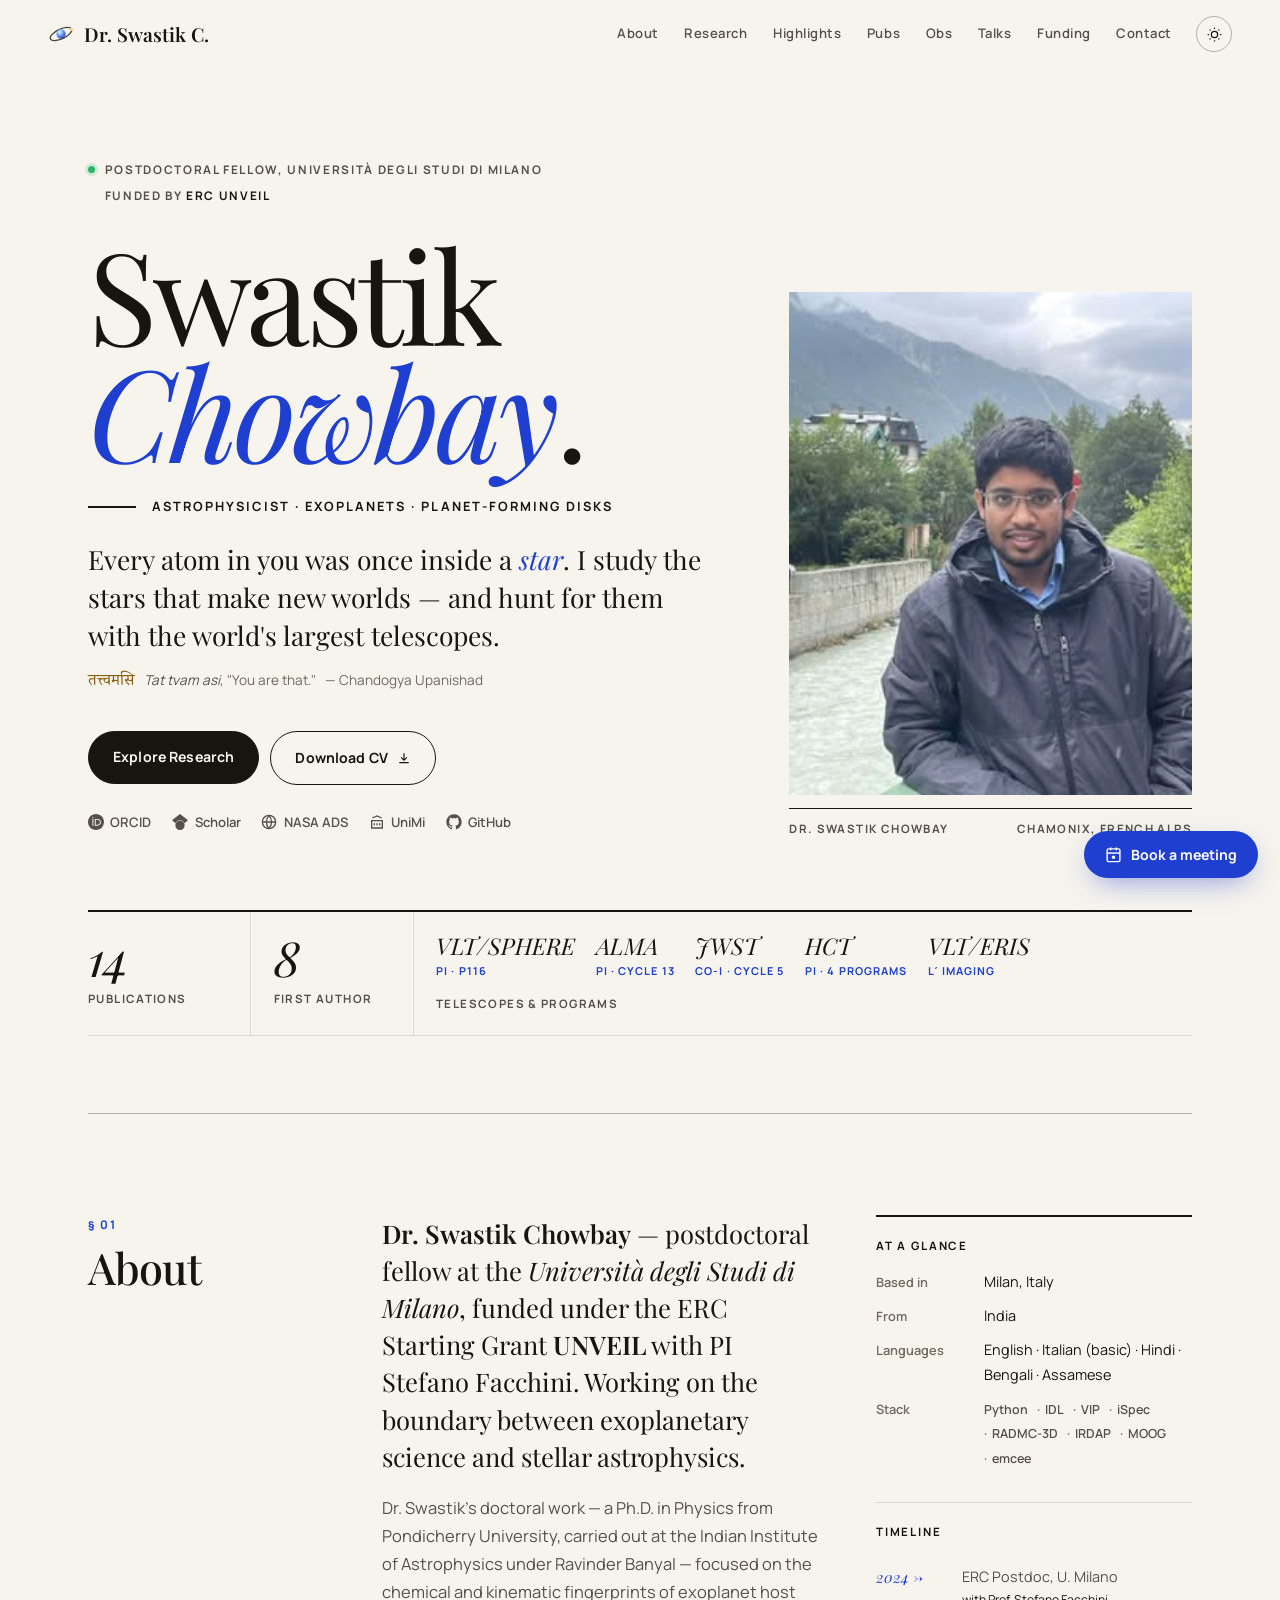
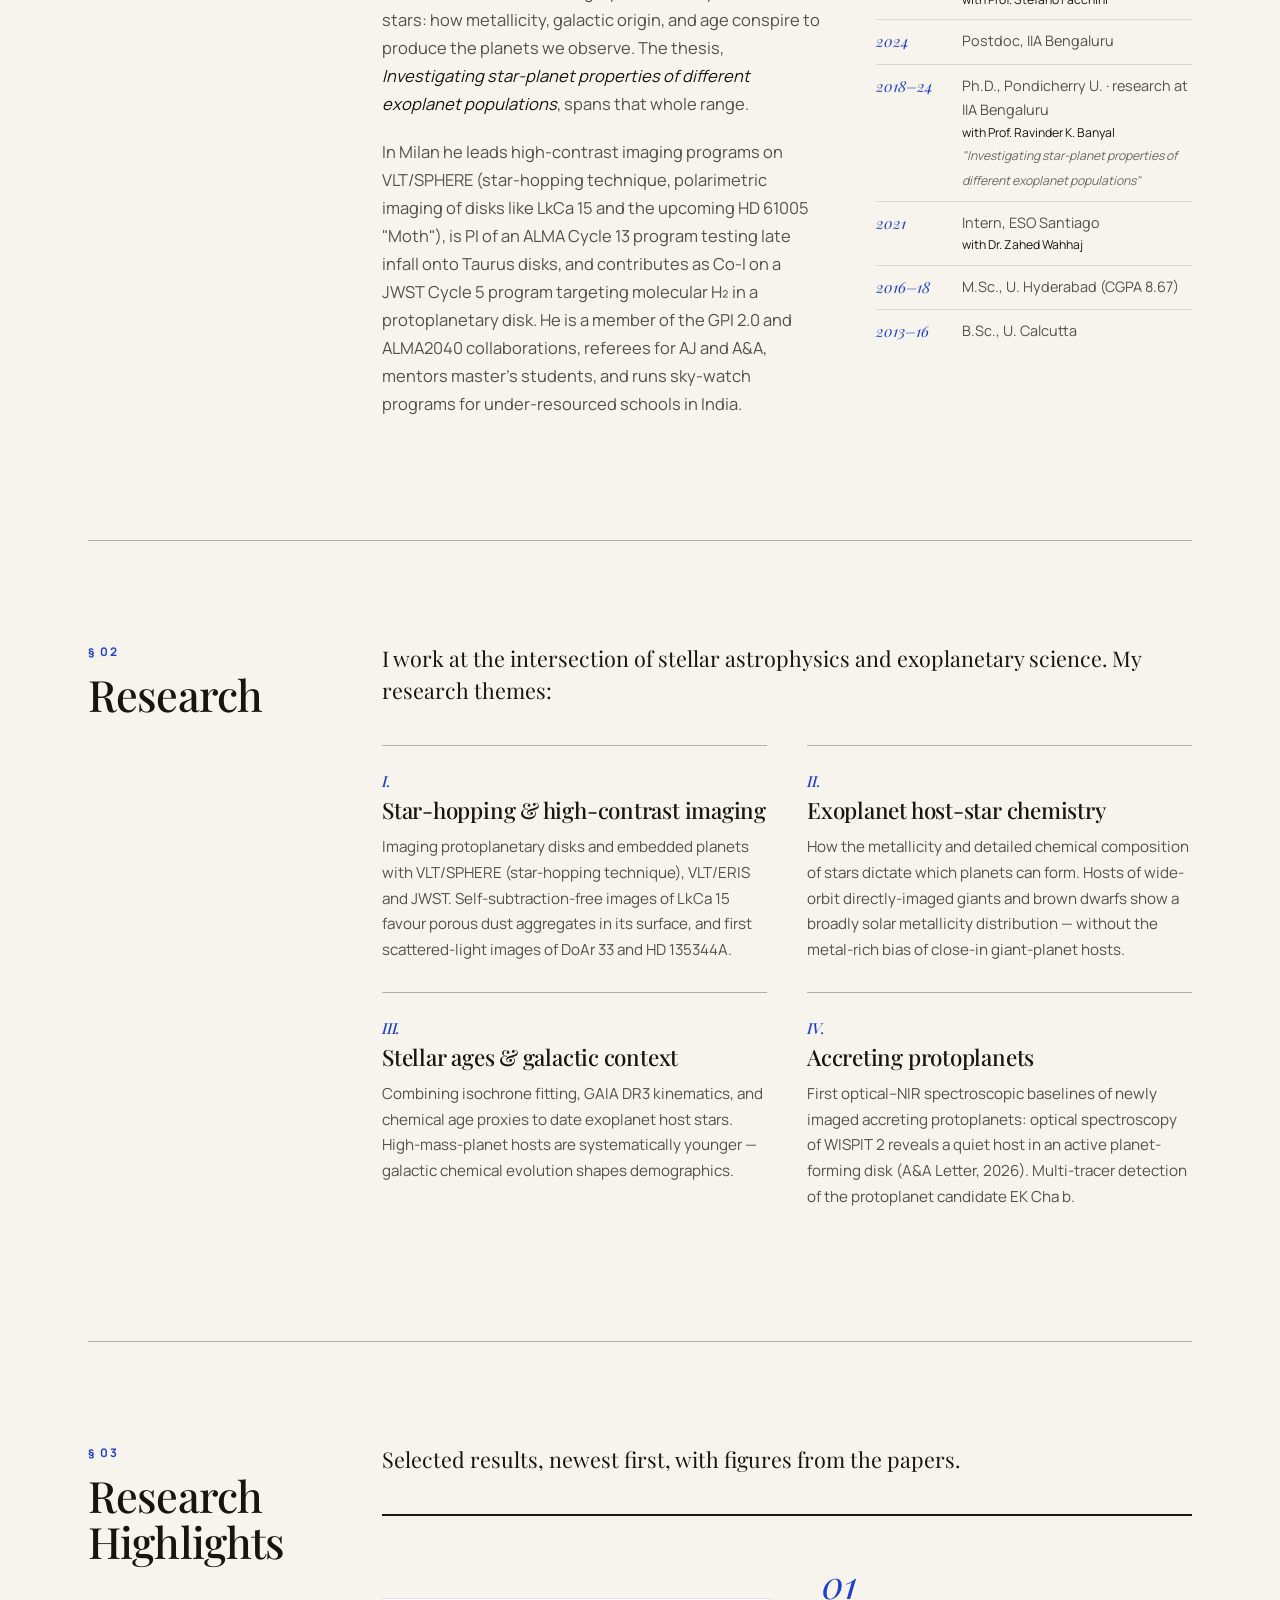
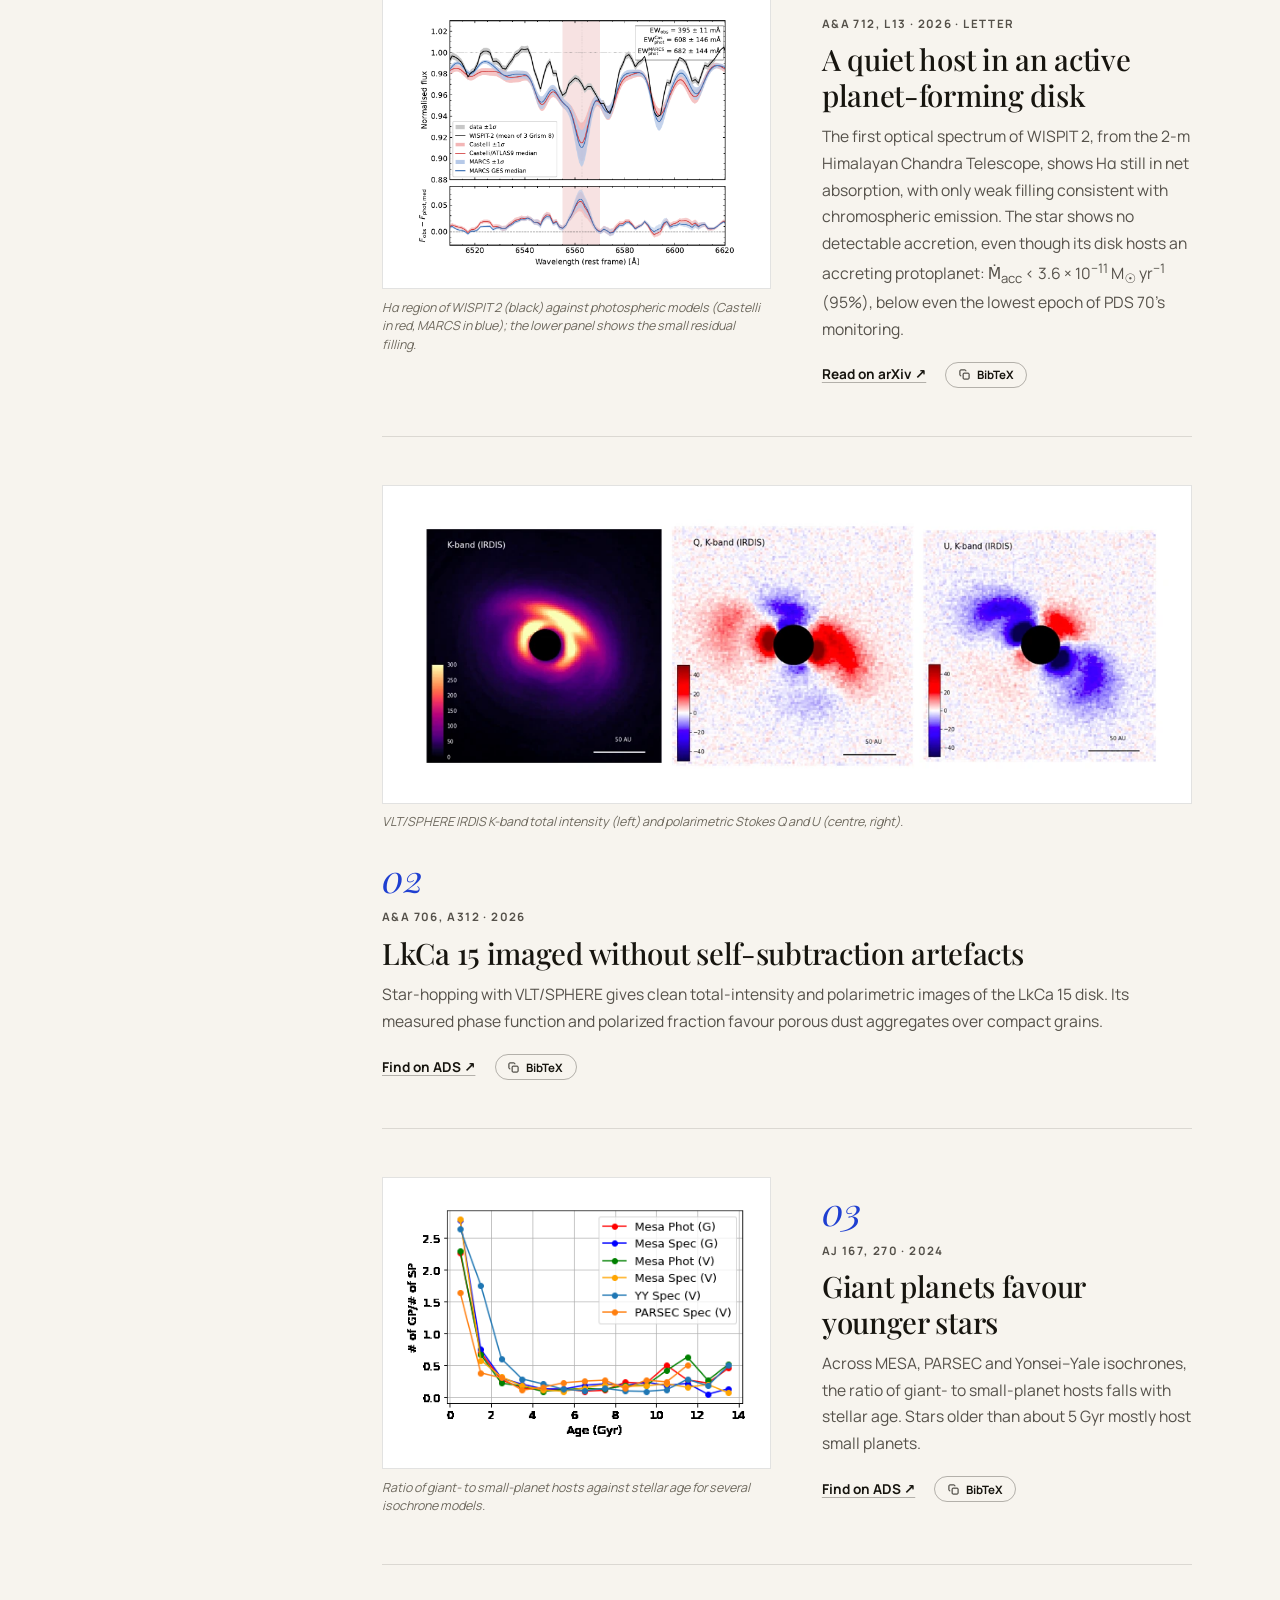
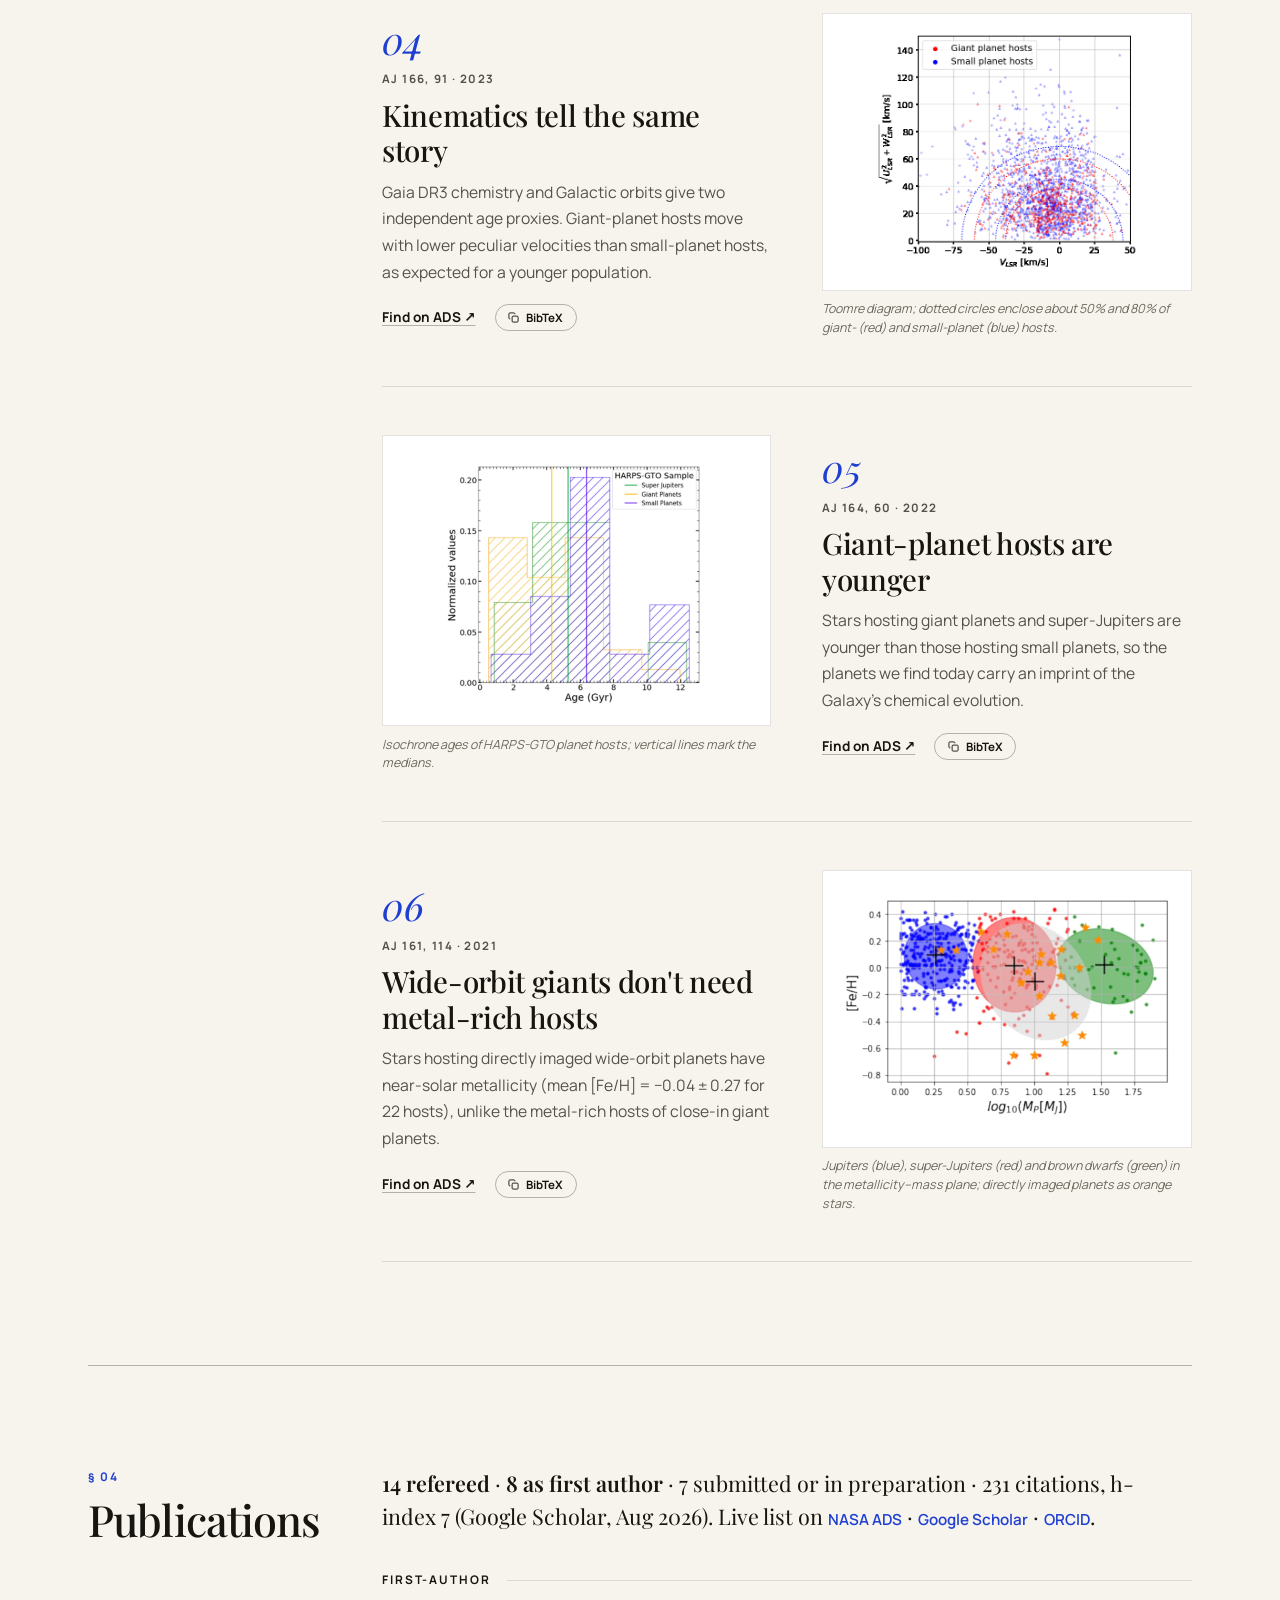
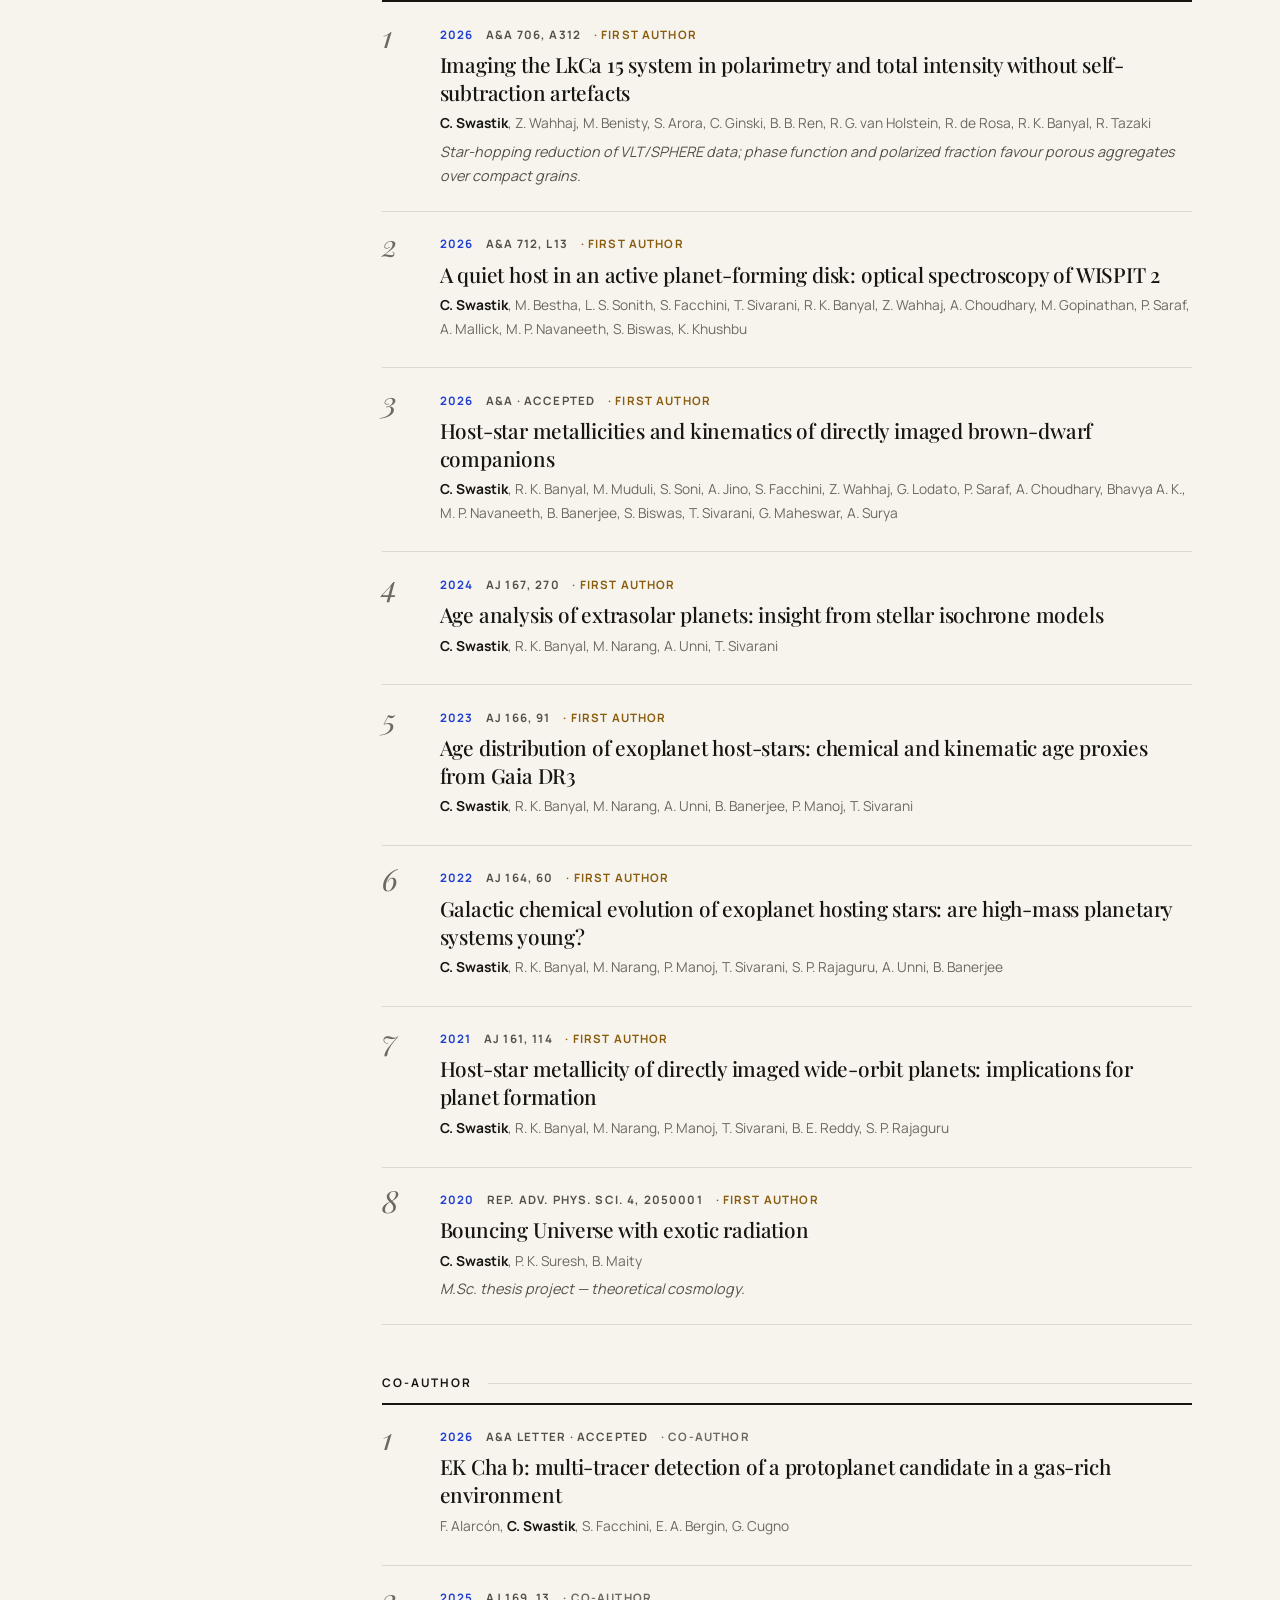
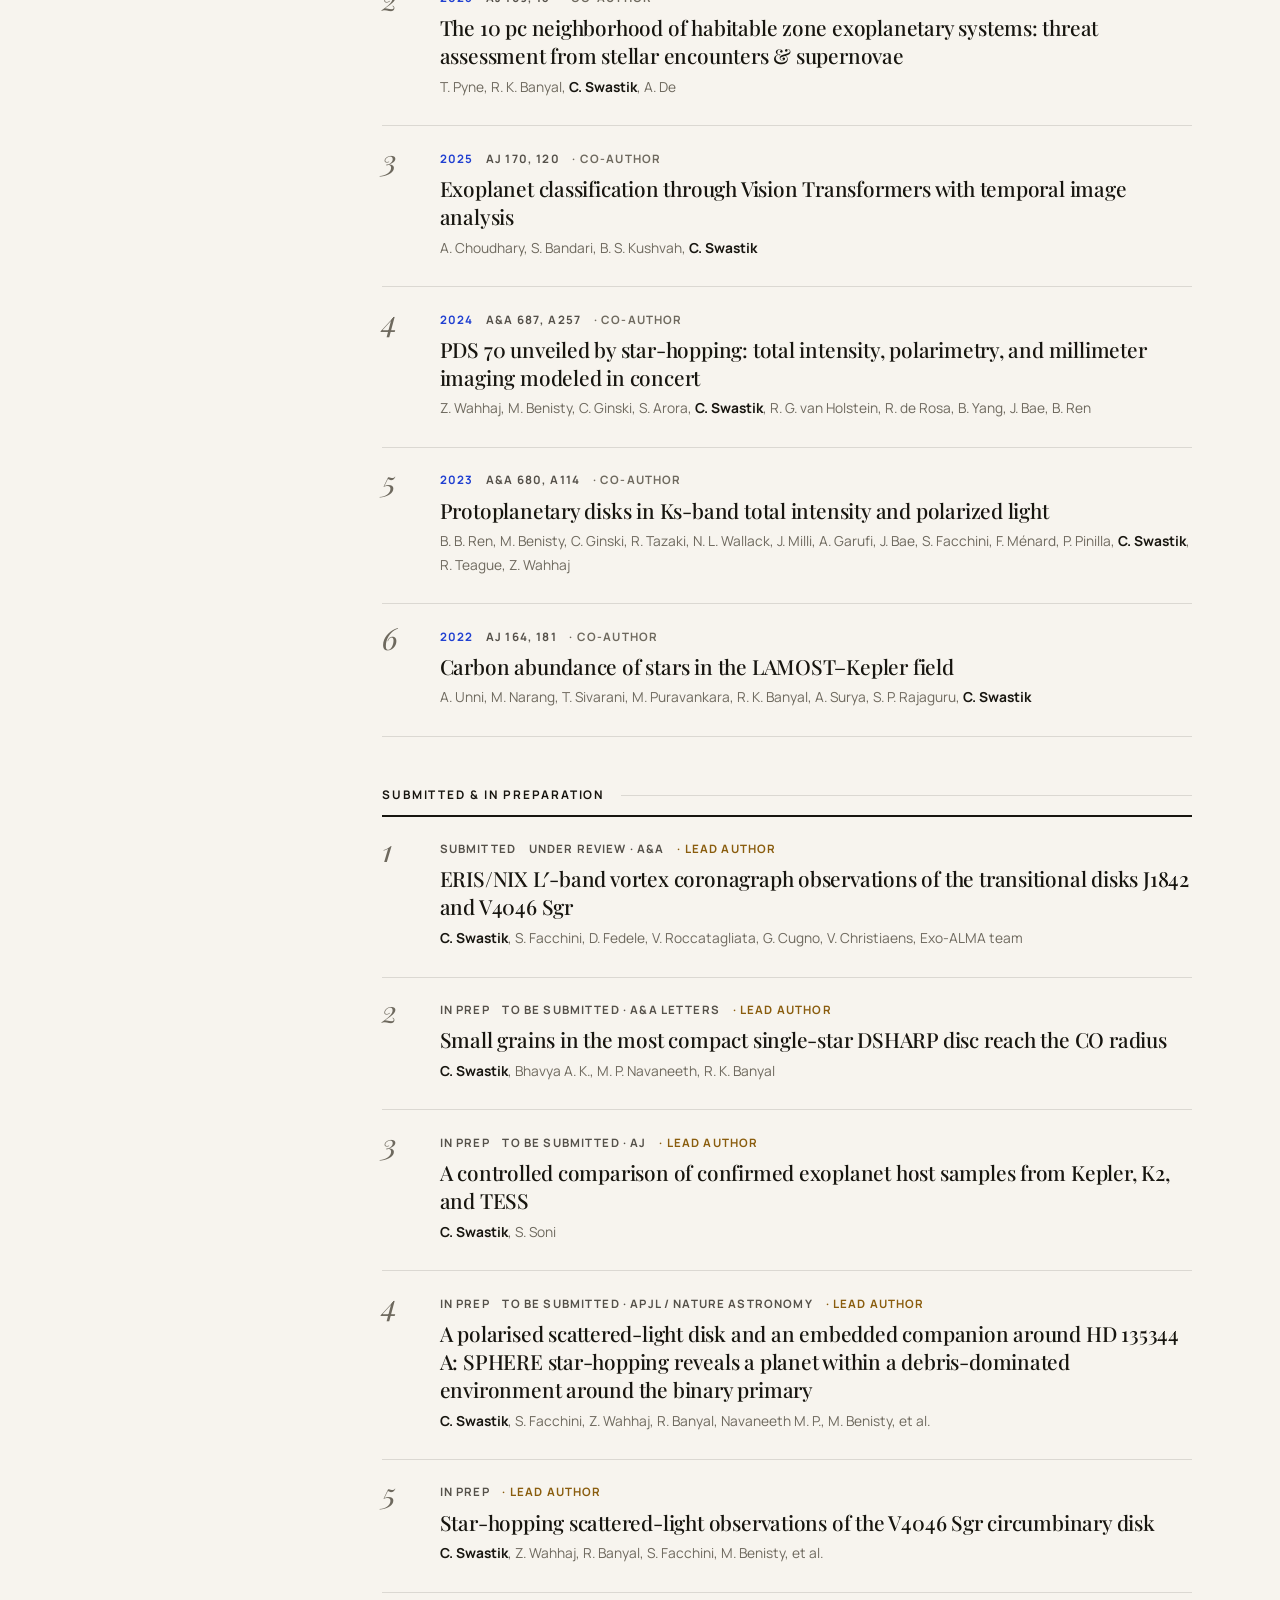
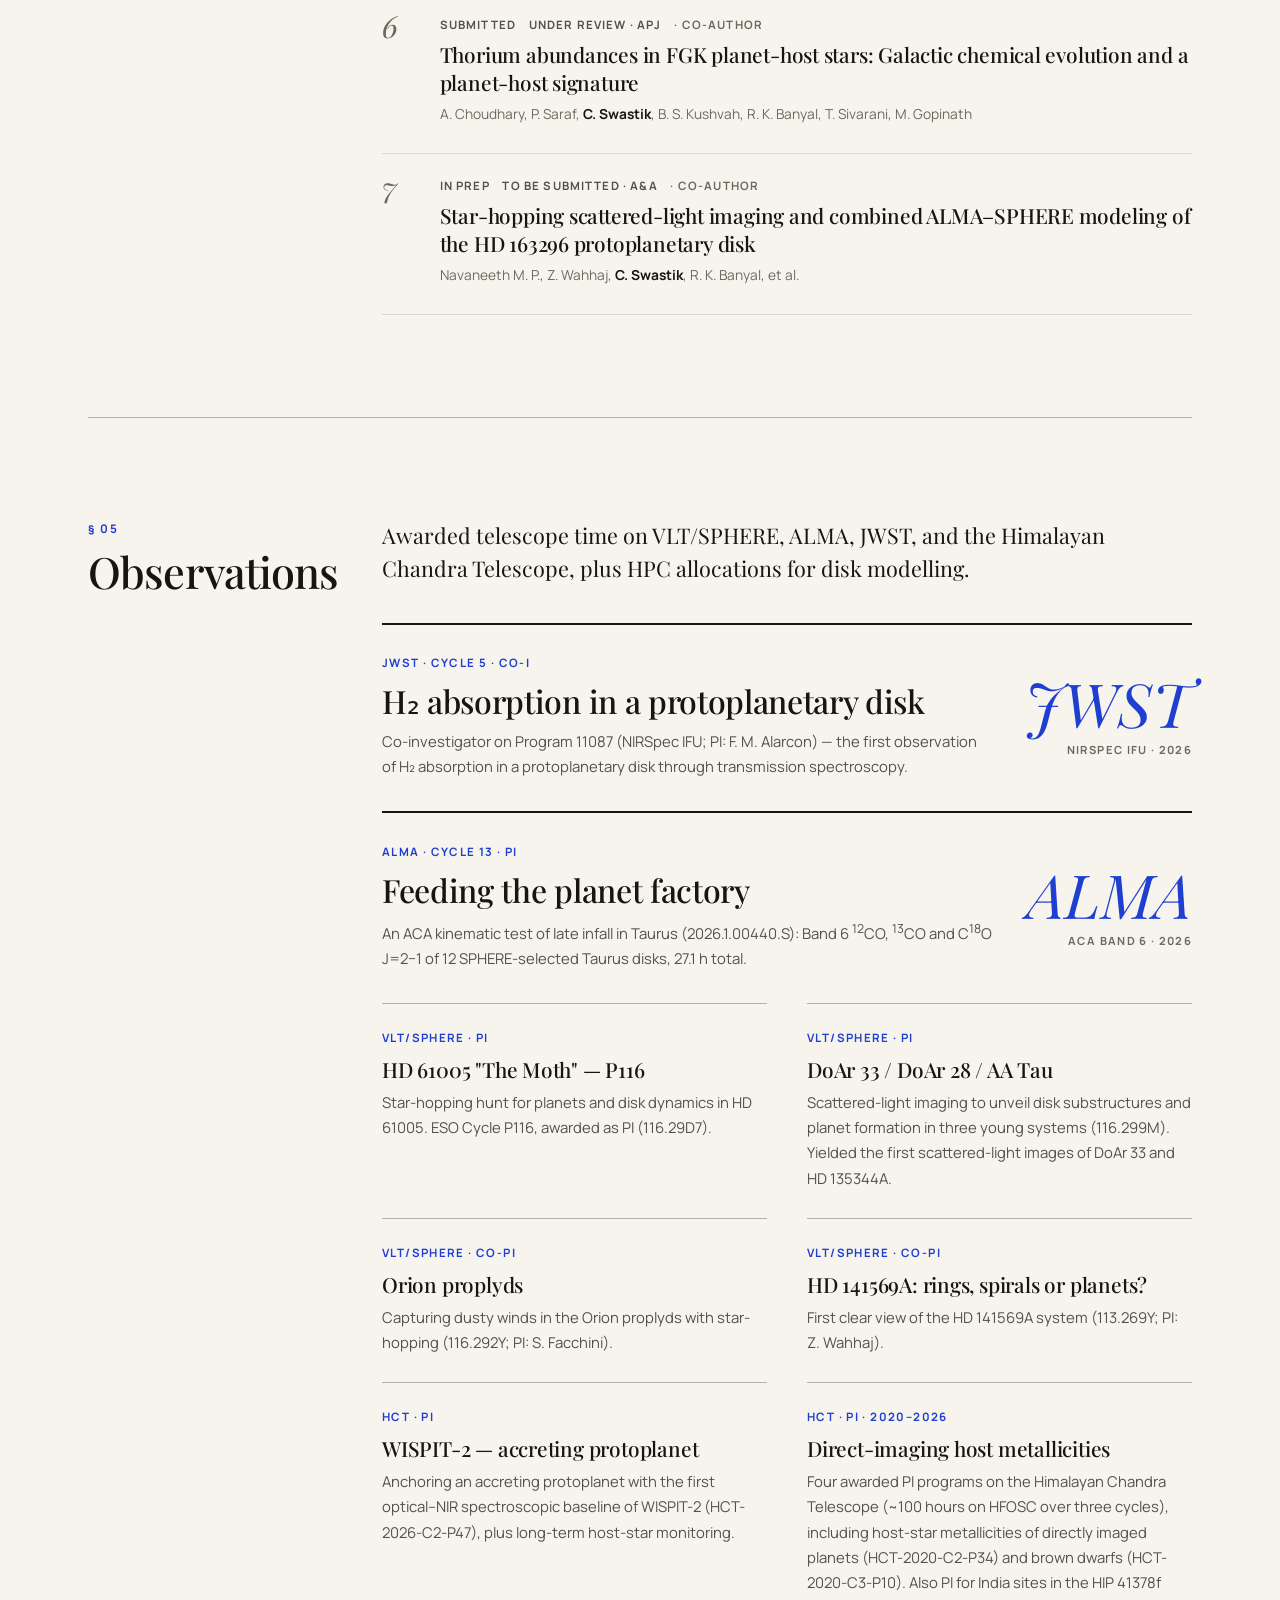
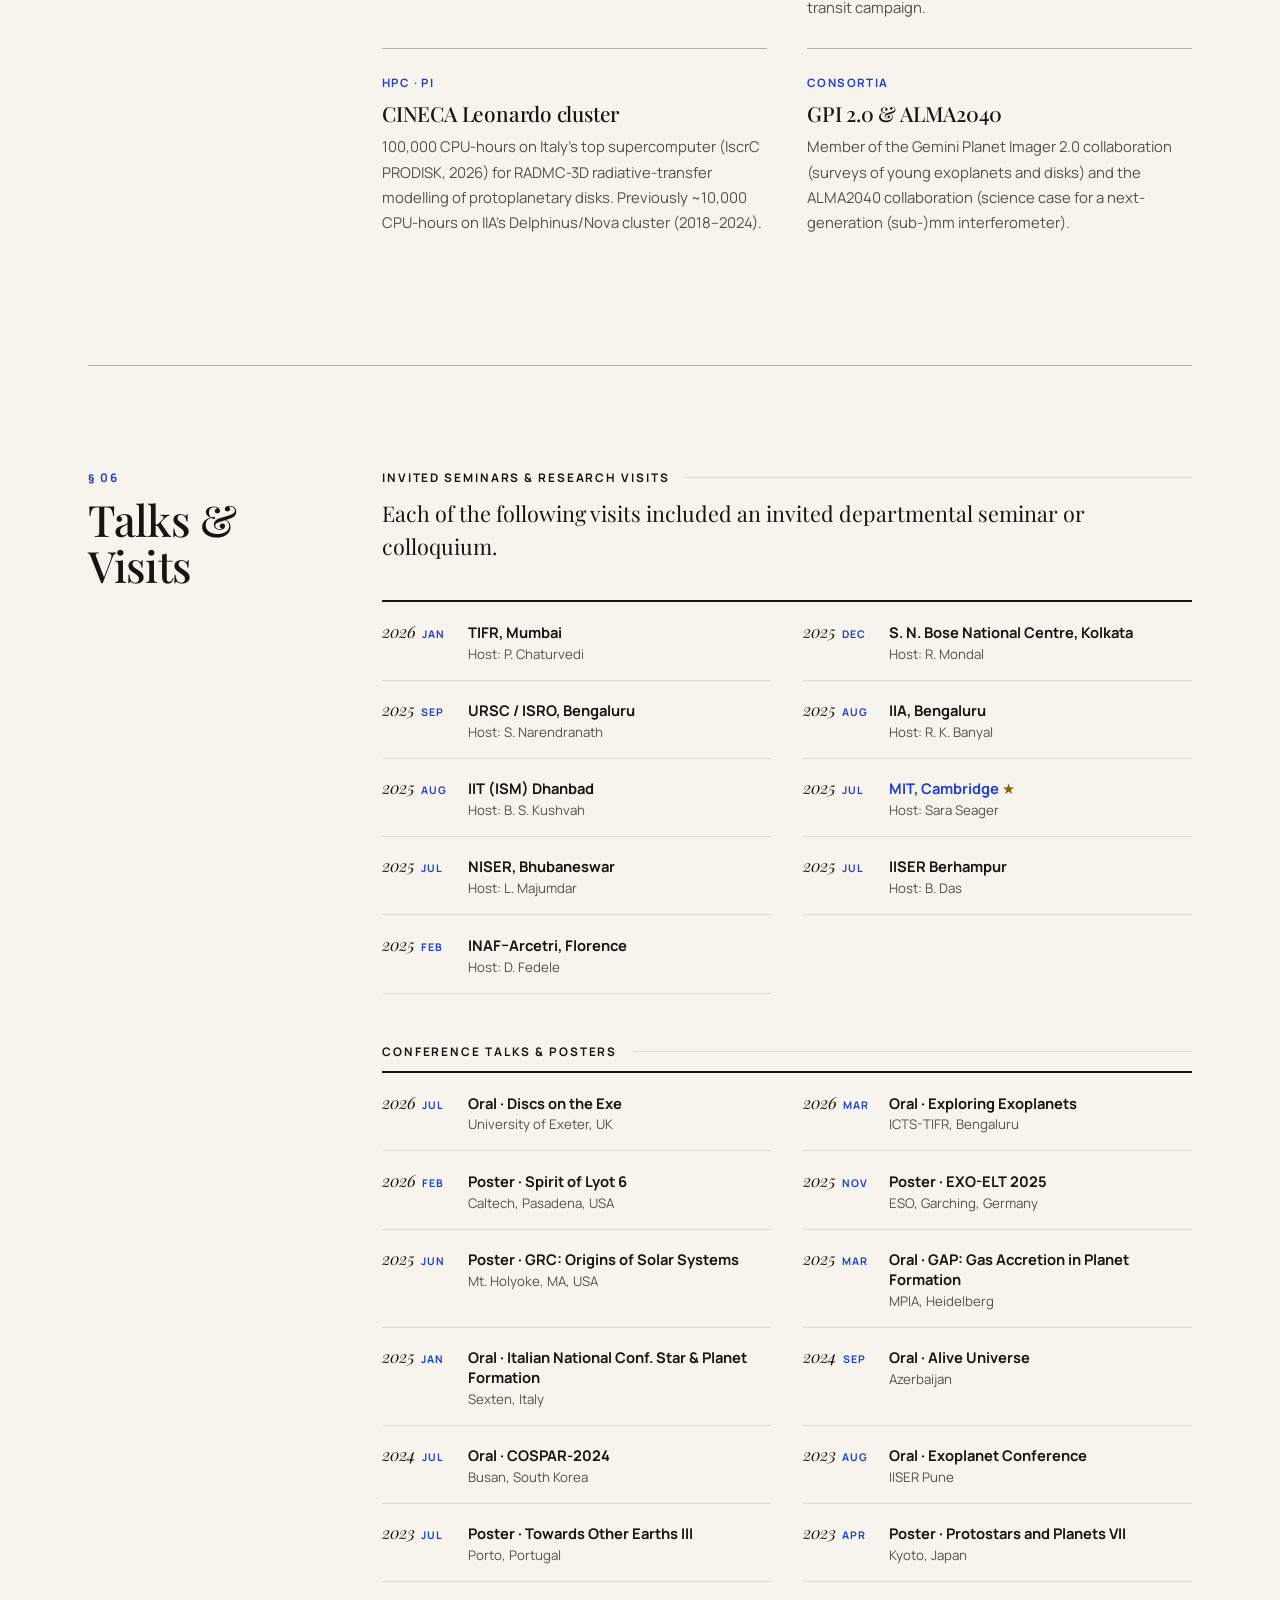
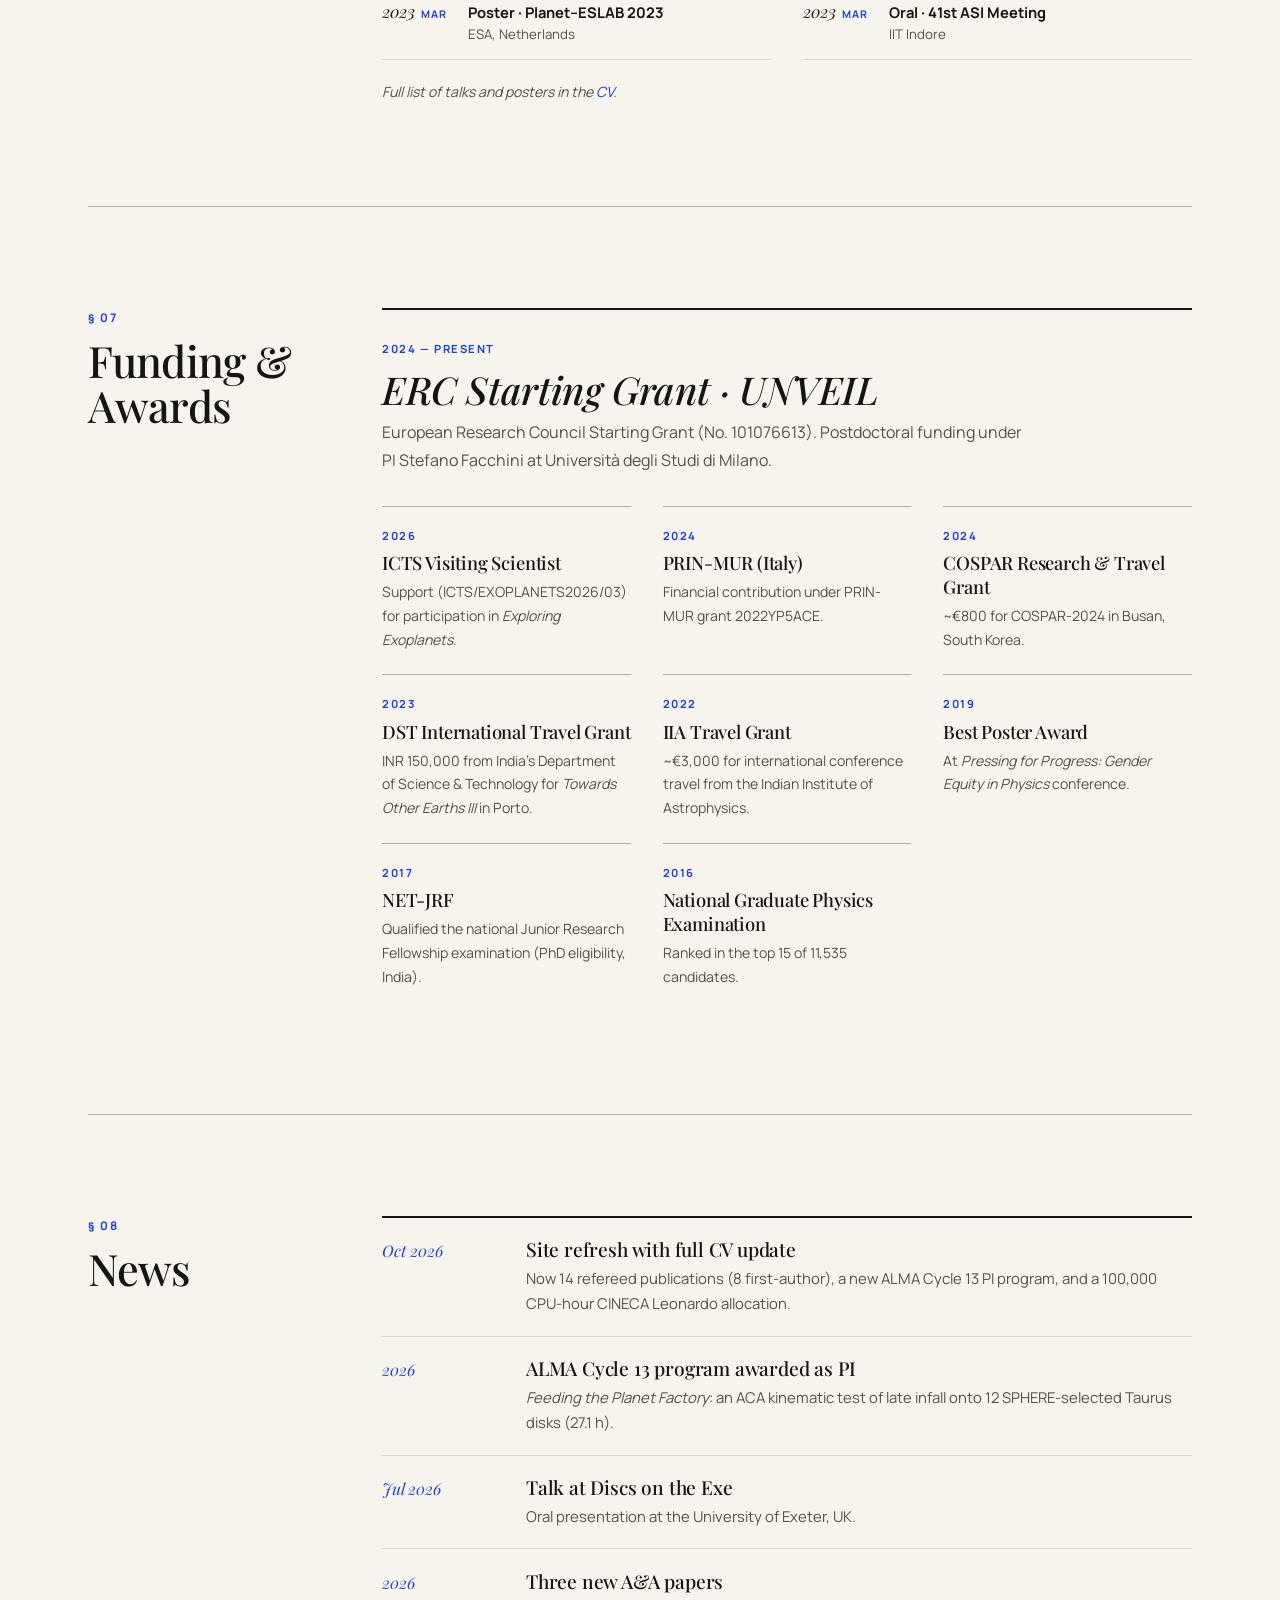
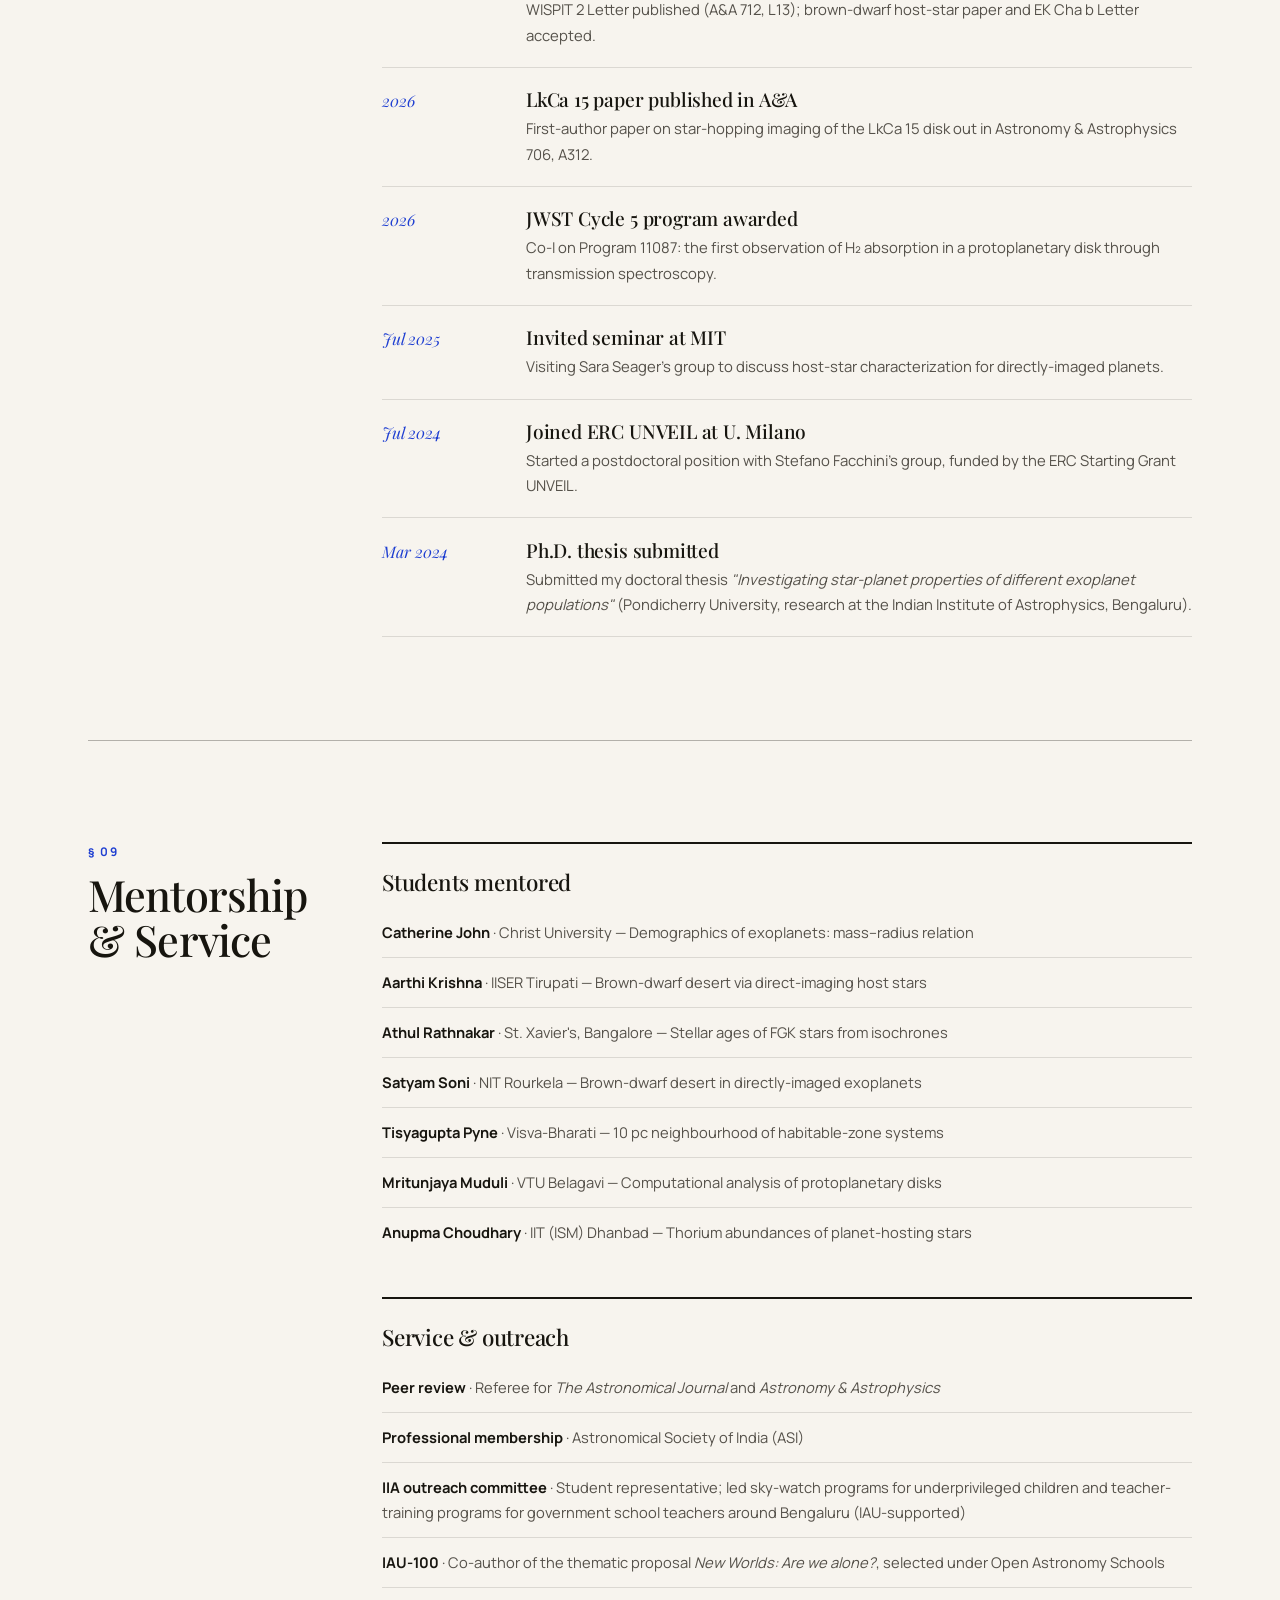
==== commit 292d1c98: "SEO, performance and cleanup pass SEO - Title/description lead with the name, including "C. Swastik"" ====
--- a/index.html
+++ b/index.html
@@ -4,20 +4,18 @@
   <meta charset="UTF-8" />
   <meta name="viewport" content="width=device-width, initial-scale=1.0" />
 
-  <title>Dr. Swastik C. · Astrophysicist · ERC UNVEIL Fellow</title>
-  <meta name="description" content="Dr. Swastik Chowbay is an ERC-funded postdoctoral fellow at Università degli Studi di Milano. He studies the stars that build planets, and hunts for new worlds with VLT/SPHERE and JWST — the world's largest telescopes." />
+  <title>Dr. Swastik Chowbay · Astrophysicist · University of Milan</title>
+  <meta name="description" content="Astrophysicist Swastik Chowbay (C. Swastik), University of Milan: exoplanet host stars and planet-forming disks with VLT/SPHERE, ALMA and JWST. Papers, CV, talks." />
   <meta name="author" content="Swastik Chowbay" />
-  <meta name="keywords" content="Swastik Chowbay, astrophysicist, exoplanets, host stars, stellar ages, galactic chemical evolution, protoplanetary disks, high-contrast imaging, VLT SPHERE, JWST, ALMA, ERC UNVEIL, Università degli Studi di Milano, Stefano Facchini, Indian Institute of Astrophysics" />
+  <meta name="keywords" content="Swastik Chowbay, C. Swastik, Swastik C, astrophysicist, exoplanets, exoplanet host stars, protoplanetary disks, planet formation, WISPIT 2, LkCa 15, high-contrast imaging, star-hopping, VLT SPHERE, VLT ERIS, ALMA, JWST, ERC UNVEIL, University of Milan, Università degli Studi di Milano, Indian Institute of Astrophysics" />
+  <meta name="robots" content="index, follow, max-image-preview:large, max-snippet:-1" />
   <link rel="canonical" href="https://swastikc.github.io/" />
 
-  <!-- SEO: Verification tags — replace YOUR_GOOGLE_TOKEN below when you set up Google Search Console.
-       See SEO-ACTION-PLAN.md in the repo for step-by-step instructions. -->
-  <!-- <meta name="google-site-verification" content="YOUR_GOOGLE_TOKEN" /> -->
-  <!-- <meta name="msvalidate.01" content="YOUR_BING_TOKEN" /> -->
-
   <meta property="og:type" content="profile" />
-  <meta property="og:title" content="Dr. Swastik C. · Astrophysicist" />
-  <meta property="og:description" content="ERC-funded postdoc at Università degli Studi di Milano. Studies exoplanet host stars and images protoplanetary disks with VLT/SPHERE and JWST." />
+  <meta property="og:site_name" content="Swastik Chowbay" />
+  <meta property="og:locale" content="en_US" />
+  <meta property="og:title" content="Dr. Swastik Chowbay · Astrophysicist" />
+  <meta property="og:description" content="ERC-funded astrophysicist at the University of Milan. Exoplanet host stars and planet-forming disks with VLT/SPHERE, ALMA, JWST and HCT." />
   <meta property="og:url" content="https://swastikc.github.io/" />
   <meta property="og:image" content="https://swastikc.github.io/images/og-image.png" />
   <meta property="og:image:width" content="1200" />
@@ -27,80 +25,289 @@
   <meta property="profile:last_name" content="Chowbay" />
 
   <meta name="twitter:card" content="summary_large_image" />
-  <meta name="twitter:title" content="Dr. Swastik C. · Astrophysicist" />
-  <meta name="twitter:description" content="ERC-funded postdoctoral astrophysicist studying exoplanet host stars and protoplanetary disks." />
+  <meta name="twitter:title" content="Dr. Swastik Chowbay · Astrophysicist" />
+  <meta name="twitter:description" content="ERC-funded astrophysicist at the University of Milan studying exoplanet host stars and planet-forming disks." />
   <meta name="twitter:image" content="https://swastikc.github.io/images/og-image.png" />
-
-  <link rel="icon" href="data:image/svg+xml,%3Csvg xmlns='http://www.w3.org/2000/svg' viewBox='0 0 32 32'%3E%3Crect width='32' height='32' rx='8' fill='%2302030a'/%3E%3Cellipse cx='16' cy='16' rx='12' ry='5' fill='none' stroke='%235fe1ff' stroke-width='1.6' transform='rotate(-25 16 16)'/%3E%3Ccircle cx='16' cy='16' r='5' fill='%235b8cff'/%3E%3Ccircle cx='26.5' cy='11' r='2' fill='%23ffd27a'/%3E%3C/svg%3E" />
+  <meta name="twitter:image:alt" content="Swastik Chowbay · Astrophysicist · Exoplanets and planet-forming disks" />
+
+  <link rel="icon" href="/favicon.ico" sizes="48x48" />
+  <link rel="icon" href="/favicon.svg" type="image/svg+xml" />
+  <link rel="apple-touch-icon" href="/apple-touch-icon.png" />
+  <link rel="manifest" href="/site.webmanifest" />
   <meta name="theme-color" content="#f7f4ee" />
   <!-- Paper (light) is the default; apply before first paint to avoid a flash -->
   <script>try { if (localStorage.getItem('theme') !== 'dark') document.documentElement.classList.add('theme-light'); } catch (e) { document.documentElement.classList.add('theme-light'); }</script>
 
-  <!-- JSON-LD: Person -->
-  <script type="application/ld+json">
-  {
-    "@context": "https://schema.org",
-    "@type": "Person",
-    "name": "Swastik Chowbay",
-    "alternateName": ["C. Swastik", "Swastik C."],
-    "url": "https://swastikc.github.io/",
-    "image": "https://swastikc.github.io/images/og-image.png",
-    "jobTitle": "Postdoctoral Fellow",
-    "description": "ERC-funded postdoctoral astrophysicist researching exoplanet host stars, stellar ages, galactic chemical evolution, and protoplanetary disk imaging.",
-    "email": "swastik.chowbay@unimi.it",
-    "worksFor": {
-      "@type": "CollegeOrUniversity",
-      "name": "Università degli Studi di Milano",
-      "url": "https://www.unimi.it/"
-    },
-    "alumniOf": [
-      {"@type": "CollegeOrUniversity", "name": "Pondicherry University"},
-      {"@type": "CollegeOrUniversity", "name": "Indian Institute of Astrophysics, Bengaluru"},
-      {"@type": "CollegeOrUniversity", "name": "University of Hyderabad"},
-      {"@type": "CollegeOrUniversity", "name": "University of Calcutta"}
-    ],
-    "award": "ERC Starting Grant UNVEIL (101076613)",
-    "knowsAbout": [
-      "Exoplanets", "Exoplanet host stars", "Stellar astrophysics", "Stellar ages",
-      "Galactic chemical evolution", "Protoplanetary disks", "High-contrast imaging",
-      "VLT/SPHERE", "JWST", "ALMA", "Star-hopping imaging", "Polarimetric differential imaging", "Isochrone fitting"
-    ],
-    "identifier": {
-      "@type": "PropertyValue",
-      "propertyID": "ORCID",
-      "value": "0000-0003-1371-8890"
-    },
-    "sameAs": [
-      "https://orcid.org/0000-0003-1371-8890",
-      "https://scholar.google.com/citations?user=uVngnhsAAAAJ&hl=en",
-      "https://www.unimi.it/it/ugov/person/swastik-chowbay",
-      "https://github.com/SwastikC"
-    ]
-  }
-  </script>
-
-  <!-- JSON-LD: Publications -->
+  <!-- Structured data: profile page, person and first-author papers -->
   <script type="application/ld+json">
   {
     "@context": "https://schema.org",
     "@graph": [
-      {"@type": "ScholarlyArticle", "headline": "Imaging the LkCa 15 system in polarimetry and total intensity without self-subtraction artefacts", "datePublished": "2026", "author": [{"@type": "Person", "name": "C. Swastik", "sameAs": "https://orcid.org/0000-0003-1371-8890"}], "isPartOf": {"@type": "Periodical", "name": "Astronomy and Astrophysics"}, "volumeNumber": "706", "pageStart": "A312"},
-      {"@type": "ScholarlyArticle", "headline": "A quiet host in an active planet-forming disk: optical spectroscopy of WISPIT 2", "datePublished": "2026", "author": [{"@type": "Person", "name": "C. Swastik", "sameAs": "https://orcid.org/0000-0003-1371-8890"}], "isPartOf": {"@type": "Periodical", "name": "Astronomy and Astrophysics"}, "volumeNumber": "712", "pageStart": "L13"},
-      {"@type": "ScholarlyArticle", "headline": "Host-star metallicities and kinematics of directly imaged brown-dwarf companions", "datePublished": "2026", "author": [{"@type": "Person", "name": "C. Swastik", "sameAs": "https://orcid.org/0000-0003-1371-8890"}], "isPartOf": {"@type": "Periodical", "name": "Astronomy and Astrophysics"}},
-      {"@type": "ScholarlyArticle", "headline": "Age analysis of extrasolar planets: insight from stellar isochrone models", "datePublished": "2024", "author": [{"@type": "Person", "name": "C. Swastik", "sameAs": "https://orcid.org/0000-0003-1371-8890"}], "isPartOf": {"@type": "Periodical", "name": "The Astronomical Journal"}, "volumeNumber": "167", "pageStart": "270"},
-      {"@type": "ScholarlyArticle", "headline": "Age distribution of exoplanet host-stars: chemical and kinematic age proxies from Gaia DR3", "datePublished": "2023", "author": [{"@type": "Person", "name": "C. Swastik", "sameAs": "https://orcid.org/0000-0003-1371-8890"}], "isPartOf": {"@type": "Periodical", "name": "The Astronomical Journal"}, "volumeNumber": "166", "pageStart": "91"},
-      {"@type": "ScholarlyArticle", "headline": "Galactic chemical evolution of exoplanet host-stars: are high-mass planetary systems young?", "datePublished": "2022", "author": [{"@type": "Person", "name": "C. Swastik", "sameAs": "https://orcid.org/0000-0003-1371-8890"}], "isPartOf": {"@type": "Periodical", "name": "The Astronomical Journal"}, "volumeNumber": "164", "pageStart": "60"},
-      {"@type": "ScholarlyArticle", "headline": "Host-star metallicity of directly imaged wide-orbit planets: implications for planet formation", "datePublished": "2021", "author": [{"@type": "Person", "name": "C. Swastik", "sameAs": "https://orcid.org/0000-0003-1371-8890"}], "isPartOf": {"@type": "Periodical", "name": "The Astronomical Journal"}, "volumeNumber": "161", "pageStart": "114"}
+      {
+        "@type": "WebSite",
+        "@id": "https://swastikc.github.io/#website",
+        "url": "https://swastikc.github.io/",
+        "name": "Swastik Chowbay",
+        "inLanguage": "en",
+        "publisher": {
+          "@id": "https://swastikc.github.io/#person"
+        }
+      },
+      {
+        "@type": "ProfilePage",
+        "@id": "https://swastikc.github.io/#profilepage",
+        "url": "https://swastikc.github.io/",
+        "name": "Dr. Swastik Chowbay · Astrophysicist · University of Milan",
+        "isPartOf": {
+          "@id": "https://swastikc.github.io/#website"
+        },
+        "about": {
+          "@id": "https://swastikc.github.io/#person"
+        },
+        "mainEntity": {
+          "@id": "https://swastikc.github.io/#person"
+        },
+        "dateModified": "2026-10-28",
+        "inLanguage": "en",
+        "primaryImageOfPage": {
+          "@type": "ImageObject",
+          "url": "https://swastikc.github.io/images/swastik.jpg"
+        }
+      },
+      {
+        "@type": "Person",
+        "@id": "https://swastikc.github.io/#person",
+        "name": "Swastik Chowbay",
+        "givenName": "Swastik",
+        "familyName": "Chowbay",
+        "honorificPrefix": "Dr.",
+        "alternateName": [
+          "C. Swastik",
+          "Swastik C.",
+          "Swastik C"
+        ],
+        "url": "https://swastikc.github.io/",
+        "image": "https://swastikc.github.io/images/swastik.jpg",
+        "jobTitle": "Postdoctoral Fellow in Astrophysics",
+        "description": "ERC-funded astrophysicist at the University of Milan studying exoplanet host stars, stellar ages, Galactic chemical evolution and planet-forming disks with VLT/SPHERE, ALMA and JWST.",
+        "email": "mailto:swastik.chowbay@unimi.it",
+        "nationality": {
+          "@type": "Country",
+          "name": "India"
+        },
+        "knowsLanguage": [
+          "English",
+          "Italian",
+          "Hindi",
+          "Bengali",
+          "Assamese"
+        ],
+        "hasOccupation": {
+          "@type": "Occupation",
+          "name": "Astrophysicist"
+        },
+        "worksFor": {
+          "@type": "CollegeOrUniversity",
+          "name": "Università degli Studi di Milano",
+          "alternateName": "University of Milan",
+          "url": "https://www.unimi.it/"
+        },
+        "affiliation": {
+          "@type": "Organization",
+          "name": "Department of Physics, Università degli Studi di Milano",
+          "url": "https://www.fisica.unimi.it/"
+        },
+        "alumniOf": [
+          {
+            "@type": "CollegeOrUniversity",
+            "name": "Pondicherry University",
+            "url": "https://www.pondiuni.edu.in/"
+          },
+          {
+            "@type": "ResearchOrganization",
+            "name": "Indian Institute of Astrophysics",
+            "url": "https://www.iiap.res.in/"
+          },
+          {
+            "@type": "CollegeOrUniversity",
+            "name": "University of Hyderabad",
+            "url": "https://uohyd.ac.in/"
+          },
+          {
+            "@type": "CollegeOrUniversity",
+            "name": "University of Calcutta",
+            "url": "https://www.caluniv.ac.in/"
+          }
+        ],
+        "memberOf": [
+          {
+            "@type": "Organization",
+            "name": "Astronomical Society of India"
+          }
+        ],
+        "award": [
+          "ERC Starting Grant UNVEIL (No. 101076613), postdoctoral funding",
+          "ALMA Cycle 13 PI programme 2026.1.00440.S",
+          "COSPAR Research and Travel Grant (2024)",
+          "DST International Travel Grant (2023)",
+          "Best poster award, Pressing for Progress: Gender Equity in Physics (2019)"
+        ],
+        "knowsAbout": [
+          "Exoplanets",
+          "Exoplanet host stars",
+          "Protoplanetary disks",
+          "Planet formation",
+          "Protoplanet accretion",
+          "High-contrast imaging",
+          "Star-hopping reference differential imaging",
+          "Polarimetric imaging",
+          "Stellar spectroscopy",
+          "Stellar ages",
+          "Galactic chemical evolution",
+          "VLT/SPHERE",
+          "VLT/ERIS",
+          "ALMA",
+          "JWST",
+          "Himalayan Chandra Telescope",
+          "Radiative transfer"
+        ],
+        "identifier": {
+          "@type": "PropertyValue",
+          "propertyID": "ORCID",
+          "value": "0000-0003-1371-8890"
+        },
+        "sameAs": [
+          "https://orcid.org/0000-0003-1371-8890",
+          "https://scholar.google.com/citations?user=uVngnhsAAAAJ",
+          "https://www.unimi.it/it/ugov/person/swastik-chowbay",
+          "https://github.com/SwastikC"
+        ]
+      },
+      {
+        "@type": "ScholarlyArticle",
+        "headline": "A quiet host in an active planet-forming disk: optical spectroscopy of WISPIT 2",
+        "name": "A quiet host in an active planet-forming disk: optical spectroscopy of WISPIT 2",
+        "datePublished": "2026",
+        "author": {
+          "@id": "https://swastikc.github.io/#person"
+        },
+        "isPartOf": {
+          "@type": "Periodical",
+          "name": "Astronomy and Astrophysics"
+        },
+        "volumeNumber": "712",
+        "pageStart": "L13",
+        "url": "https://arxiv.org/abs/2607.20649",
+        "identifier": {
+          "@type": "PropertyValue",
+          "propertyID": "arXiv",
+          "value": "2607.20649"
+        }
+      },
+      {
+        "@type": "ScholarlyArticle",
+        "headline": "Imaging the LkCa 15 system in polarimetry and total intensity without self-subtraction artefacts",
+        "name": "Imaging the LkCa 15 system in polarimetry and total intensity without self-subtraction artefacts",
+        "datePublished": "2026",
+        "author": {
+          "@id": "https://swastikc.github.io/#person"
+        },
+        "isPartOf": {
+          "@type": "Periodical",
+          "name": "Astronomy and Astrophysics"
+        },
+        "volumeNumber": "706",
+        "pageStart": "A312"
+      },
+      {
+        "@type": "ScholarlyArticle",
+        "headline": "Host-star metallicities and kinematics of directly imaged brown-dwarf companions",
+        "name": "Host-star metallicities and kinematics of directly imaged brown-dwarf companions",
+        "datePublished": "2026",
+        "author": {
+          "@id": "https://swastikc.github.io/#person"
+        },
+        "isPartOf": {
+          "@type": "Periodical",
+          "name": "Astronomy and Astrophysics"
+        }
+      },
+      {
+        "@type": "ScholarlyArticle",
+        "headline": "Age analysis of extrasolar planets: insight from stellar isochrone models",
+        "name": "Age analysis of extrasolar planets: insight from stellar isochrone models",
+        "datePublished": "2024",
+        "author": {
+          "@id": "https://swastikc.github.io/#person"
+        },
+        "isPartOf": {
+          "@type": "Periodical",
+          "name": "The Astronomical Journal"
+        },
+        "volumeNumber": "167",
+        "pageStart": "270"
+      },
+      {
+        "@type": "ScholarlyArticle",
+        "headline": "Age distribution of exoplanet host-stars: chemical and kinematic age proxies from Gaia DR3",
+        "name": "Age distribution of exoplanet host-stars: chemical and kinematic age proxies from Gaia DR3",
+        "datePublished": "2023",
+        "author": {
+          "@id": "https://swastikc.github.io/#person"
+        },
+        "isPartOf": {
+          "@type": "Periodical",
+          "name": "The Astronomical Journal"
+        },
+        "volumeNumber": "166",
+        "pageStart": "91"
+      },
+      {
+        "@type": "ScholarlyArticle",
+        "headline": "Galactic chemical evolution of exoplanet hosting stars: are high-mass planetary systems young?",
+        "name": "Galactic chemical evolution of exoplanet hosting stars: are high-mass planetary systems young?",
+        "datePublished": "2022",
+        "author": {
+          "@id": "https://swastikc.github.io/#person"
+        },
+        "isPartOf": {
+          "@type": "Periodical",
+          "name": "The Astronomical Journal"
+        },
+        "volumeNumber": "164",
+        "pageStart": "60"
+      },
+      {
+        "@type": "ScholarlyArticle",
+        "headline": "Host-star metallicity of directly imaged wide-orbit planets: implications for planet formation",
+        "name": "Host-star metallicity of directly imaged wide-orbit planets: implications for planet formation",
+        "datePublished": "2021",
+        "author": {
+          "@id": "https://swastikc.github.io/#person"
+        },
+        "isPartOf": {
+          "@type": "Periodical",
+          "name": "The Astronomical Journal"
+        },
+        "volumeNumber": "161",
+        "pageStart": "114"
+      }
     ]
   }
   </script>
 
   <link rel="preconnect" href="https://fonts.googleapis.com" />
   <link rel="preconnect" href="https://fonts.gstatic.com" crossorigin />
-  <link href="https://fonts.googleapis.com/css2?family=Playfair+Display:ital,wght@0,400;0,500;0,600;1,400;1,500&family=Manrope:wght@400;500;600;700&family=Noto+Serif+Devanagari:wght@400;500&display=swap" rel="stylesheet" />
+  <!-- Fonts load without blocking first paint; the Devanagari request carries only the glyphs of the one word it shows -->
+  <link rel="preload" as="style" href="https://fonts.googleapis.com/css2?family=Playfair+Display:ital,wght@0,400;0,500;0,600;1,400;1,500&family=Manrope:wght@400;500;600;700&display=swap" />
+  <link rel="stylesheet" href="https://fonts.googleapis.com/css2?family=Playfair+Display:ital,wght@0,400;0,500;0,600;1,400;1,500&family=Manrope:wght@400;500;600;700&display=swap" media="print" onload="this.media='all'" />
+  <noscript><link rel="stylesheet" href="https://fonts.googleapis.com/css2?family=Playfair+Display:ital,wght@0,400;0,500;0,600;1,400;1,500&family=Manrope:wght@400;500;600;700&display=swap" /></noscript>
+  <link rel="preload" as="style" href="https://fonts.googleapis.com/css2?family=Noto+Serif+Devanagari:wght@400&display=swap&text=%E0%A4%A4%E0%A4%A4%E0%A5%8D%E0%A4%A4%E0%A5%8D%E0%A4%B5%E0%A4%AE%E0%A4%B8%E0%A4%BF" />
+  <link rel="stylesheet" href="https://fonts.googleapis.com/css2?family=Noto+Serif+Devanagari:wght@400&display=swap&text=%E0%A4%A4%E0%A4%A4%E0%A5%8D%E0%A4%A4%E0%A5%8D%E0%A4%B5%E0%A4%AE%E0%A4%B8%E0%A4%BF" media="print" onload="this.media='all'" />
+  <noscript><link rel="stylesheet" href="https://fonts.googleapis.com/css2?family=Noto+Serif+Devanagari:wght@400&display=swap&text=%E0%A4%A4%E0%A4%A4%E0%A5%8D%E0%A4%A4%E0%A5%8D%E0%A4%B5%E0%A4%AE%E0%A4%B8%E0%A4%BF" /></noscript>
 
   <!-- Bump ?v= whenever the CSS/JS change so browsers fetch the new files -->
-  <link rel="stylesheet" href="css/style.css?v=2026-10-28c" />
+  <link rel="stylesheet" href="css/style.css?v=2026-10-28d" />
 </head>
 <body>
 
@@ -113,7 +320,7 @@
 
   <!-- Navigation -->
   <header class="nav" id="nav">
-    <a href="#hero" class="nav__logo" aria-label="Dr. Swastik Chowbay — home">
+    <a href="#hero" class="nav__logo" aria-label="Dr. Swastik C. — home">
       <span class="nav__logo-mark" aria-hidden="true">
         <svg viewBox="0 0 28 28" fill="none">
           <ellipse cx="14" cy="14" rx="12.5" ry="5.2" stroke="currentColor" stroke-width="1.4" transform="rotate(-25 14 14)" opacity="0.8"/>
@@ -195,7 +402,7 @@
 
         <figure class="hero__portrait">
           <div class="hero__portrait-frame">
-            <img src="images/swastik.jpg" alt="Swastik Chowbay in Chamonix, French Alps" width="320" height="320" />
+            <img src="images/swastik.jpg" alt="Swastik Chowbay in Chamonix, French Alps" width="320" height="320" fetchpriority="high" />
           </div>
           <figcaption><span>Dr. Swastik Chowbay</span><span>Chamonix, French Alps</span></figcaption>
         </figure>
@@ -325,7 +532,7 @@
         <article class="highlight">
           <figure class="highlight__figure">
             <div class="highlight__plate">
-              <img src="images/research/wispit2-halpha.png" alt="Normalised H-alpha spectrum of WISPIT 2 compared with Castelli and MARCS photospheric models, with residuals below" width="1058" height="833" loading="lazy" />
+              <img src="images/research/wispit2-halpha.webp" alt="Normalised H-alpha spectrum of WISPIT 2 compared with Castelli and MARCS photospheric models, with residuals below" width="1058" height="833" loading="lazy" />
             </div>
             <figcaption>Hα region of WISPIT 2 (black) against photospheric models (Castelli in red, MARCS in blue); the lower panel shows the small residual filling.</figcaption>
           </figure>
@@ -352,7 +559,7 @@
         <article class="highlight highlight--wide">
           <figure class="highlight__figure">
             <div class="highlight__plate">
-              <img src="images/research/lkca15-sphere.png" alt="VLT/SPHERE K-band images of the LkCa 15 disk: total intensity, Stokes Q and Stokes U" width="1033" height="368" loading="lazy" />
+              <img src="images/research/lkca15-sphere.webp" alt="VLT/SPHERE K-band images of the LkCa 15 disk: total intensity, Stokes Q and Stokes U" width="1033" height="368" loading="lazy" />
             </div>
             <figcaption>VLT/SPHERE IRDIS K-band total intensity (left) and polarimetric Stokes Q and U (centre, right).</figcaption>
           </figure>
@@ -378,7 +585,7 @@
         <article class="highlight">
           <figure class="highlight__figure">
             <div class="highlight__plate">
-              <img src="images/research/isochrone-giant-ratio.png" alt="Ratio of giant-planet to small-planet hosts as a function of stellar age for several isochrone models" width="398" height="268" loading="lazy" />
+              <img src="images/research/isochrone-giant-ratio.webp" alt="Ratio of giant-planet to small-planet hosts as a function of stellar age for several isochrone models" width="398" height="268" loading="lazy" />
             </div>
             <figcaption>Ratio of giant- to small-planet hosts against stellar age for several isochrone models.</figcaption>
           </figure>
@@ -404,7 +611,7 @@
         <article class="highlight">
           <figure class="highlight__figure">
             <div class="highlight__plate">
-              <img src="images/research/gaia-toomre.png" alt="Toomre diagram of giant-planet and small-planet host stars from Gaia DR3" width="584" height="529" loading="lazy" />
+              <img src="images/research/gaia-toomre.webp" alt="Toomre diagram of giant-planet and small-planet host stars from Gaia DR3" width="584" height="529" loading="lazy" />
             </div>
             <figcaption>Toomre diagram; dotted circles enclose about 50% and 80% of giant- (red) and small-planet (blue) hosts.</figcaption>
           </figure>
@@ -430,7 +637,7 @@
         <article class="highlight">
           <figure class="highlight__figure">
             <div class="highlight__plate">
-              <img src="images/research/gce-host-ages.png" alt="Age histograms of stars hosting small planets, giant planets and super-Jupiters in the HARPS-GTO sample" width="1100" height="966" loading="lazy" />
+              <img src="images/research/gce-host-ages.webp" alt="Age histograms of stars hosting small planets, giant planets and super-Jupiters in the HARPS-GTO sample" width="1100" height="966" loading="lazy" />
             </div>
             <figcaption>Isochrone ages of HARPS-GTO planet hosts; vertical lines mark the medians.</figcaption>
           </figure>
@@ -456,7 +663,7 @@
         <article class="highlight">
           <figure class="highlight__figure">
             <div class="highlight__plate">
-              <img src="images/research/dip-host-metallicity.png" alt="Gaussian-mixture clusters of Jupiters, super-Jupiters and brown dwarfs in the metallicity versus planet-mass plane" width="998" height="683" loading="lazy" />
+              <img src="images/research/dip-host-metallicity.webp" alt="Gaussian-mixture clusters of Jupiters, super-Jupiters and brown dwarfs in the metallicity versus planet-mass plane" width="998" height="683" loading="lazy" />
             </div>
             <figcaption>Jupiters (blue), super-Jupiters (red) and brown dwarfs (green) in the metallicity–mass plane; directly imaged planets as orange stars.</figcaption>
           </figure>
@@ -961,6 +1168,6 @@
     </div>
   </div>
 
-  <script src="js/script.js?v=2026-10-28c"></script>
+  <script src="js/script.js?v=2026-10-28d"></script>
 </body>
 </html>
--- a/css/style.css
+++ b/css/style.css
@@ -10,7 +10,7 @@
   --bg-elev:   #1b1a17;
   --ink:       #f3efe7;
   --ink-mute:  #b5afa3;
-  --ink-dim:   #7f796e;
+  --ink-dim:   #958f83;
   --accent:    #9db0ff;
   --accent-soft: rgba(157, 176, 255, 0.1);
   --gold:      #e2b45c;
@@ -30,10 +30,10 @@
   --bg-elev:   #fffdf9;
   --ink:       #17150f;
   --ink-mute:  #55514a;
-  --ink-dim:   #8c8679;
+  --ink-dim:   #6e695e;
   --accent:    #1f3fd1;
   --accent-soft: rgba(31, 63, 209, 0.07);
-  --gold:      #a8741a;
+  --gold:      #8a5d0e;
   --line:        rgba(23, 21, 15, 0.12);
   --line-strong: rgba(23, 21, 15, 0.3);
 }
